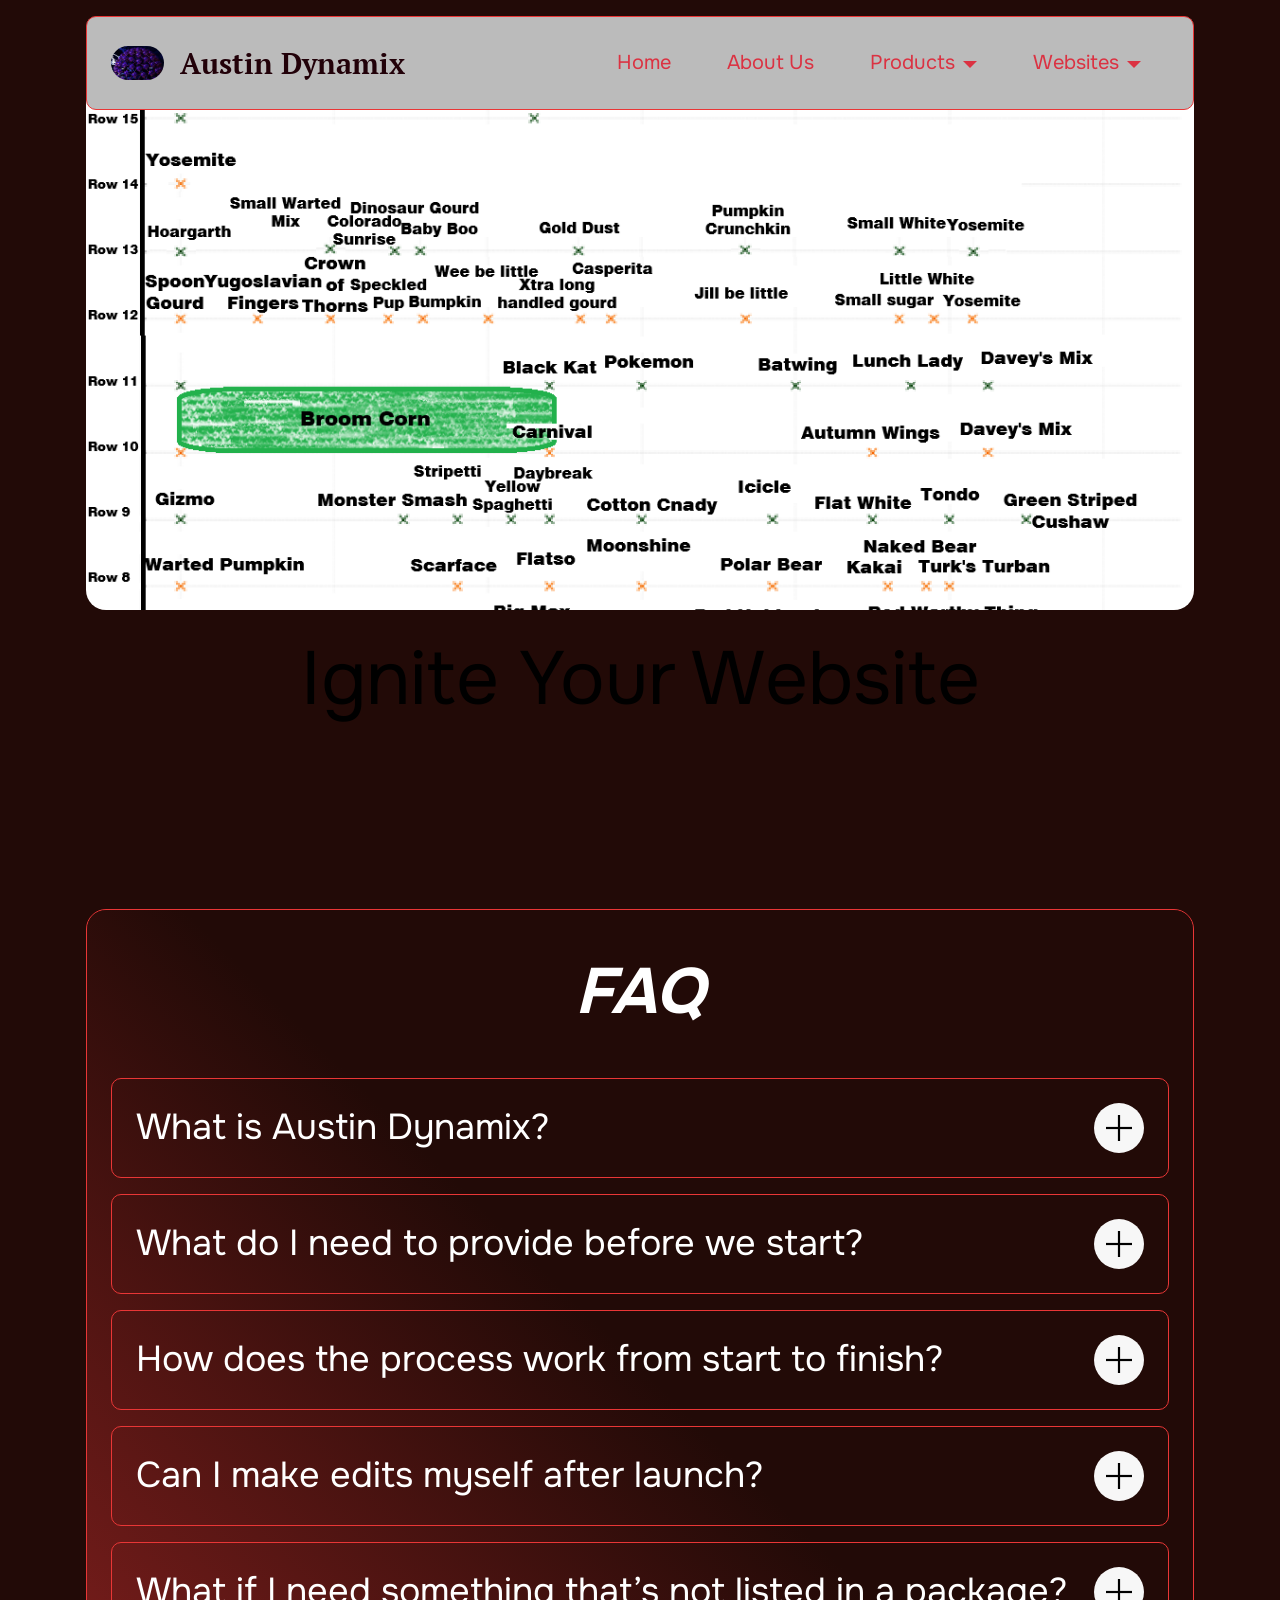
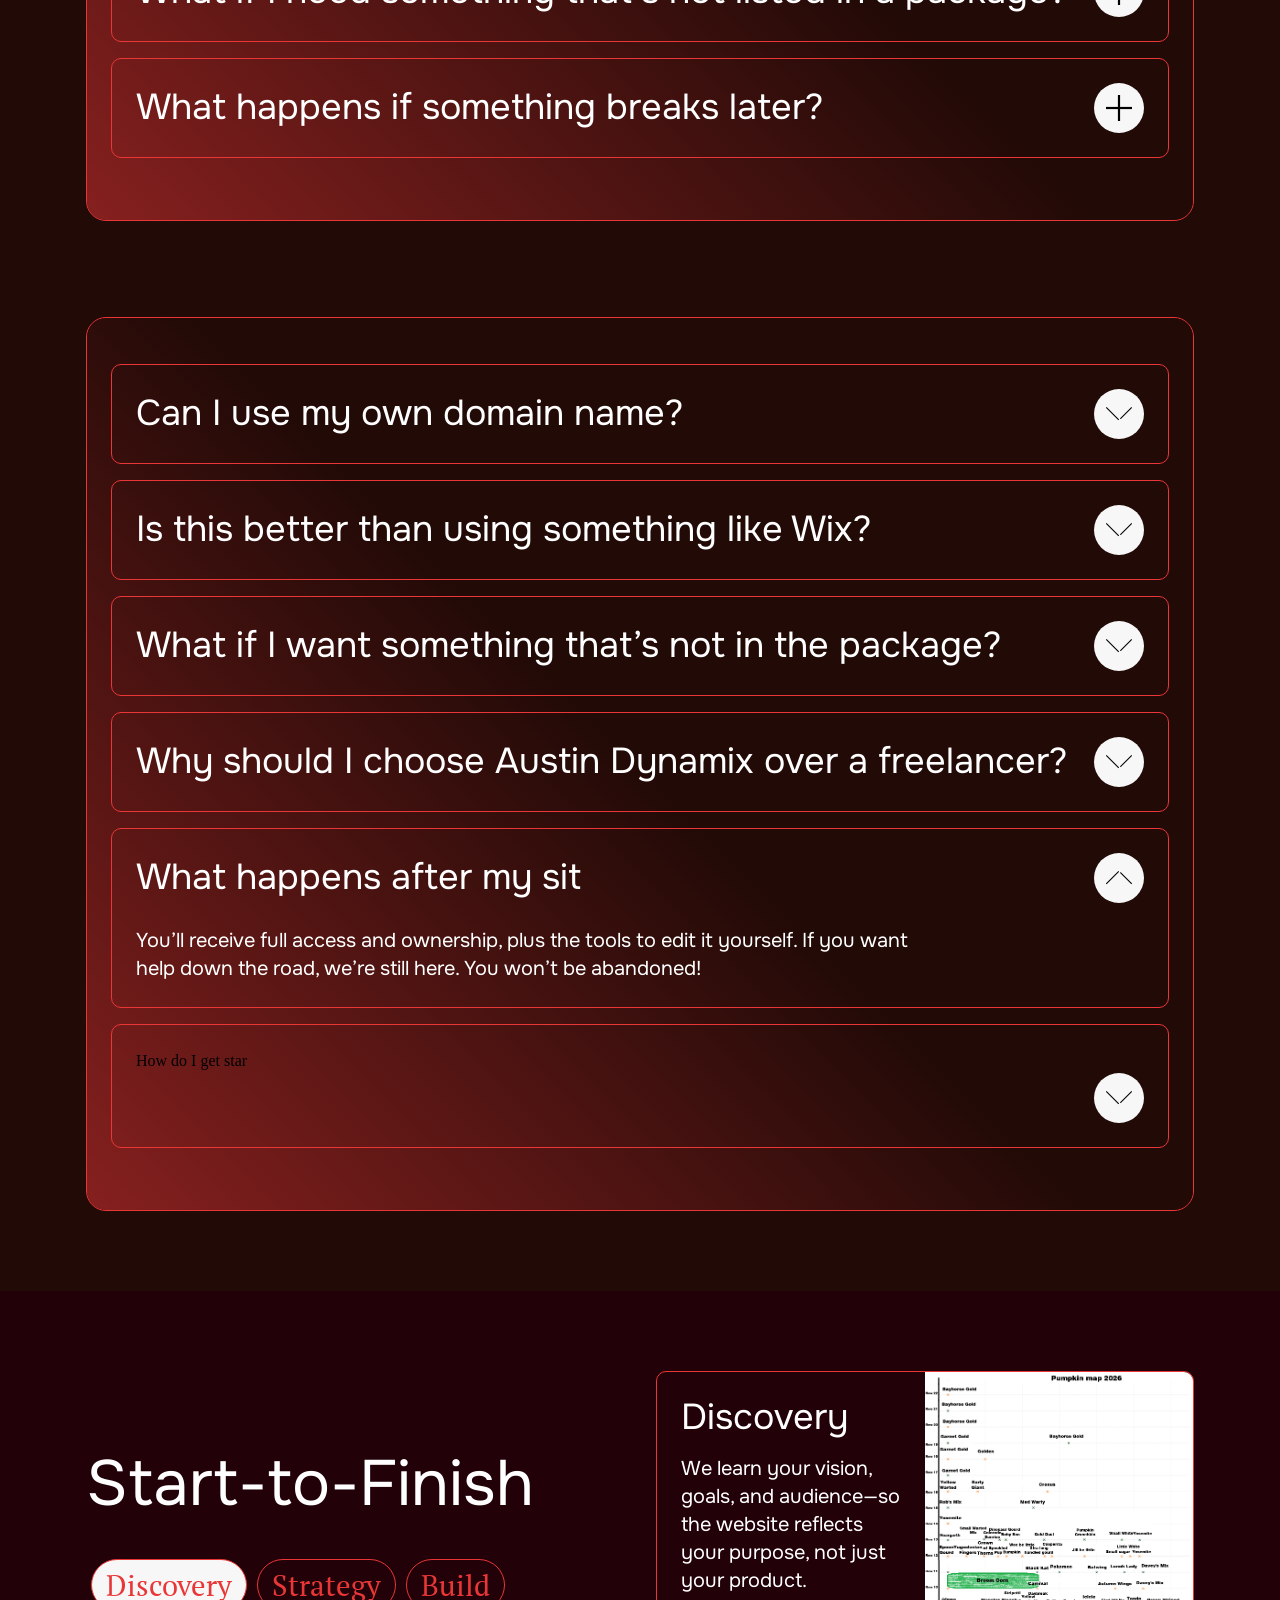
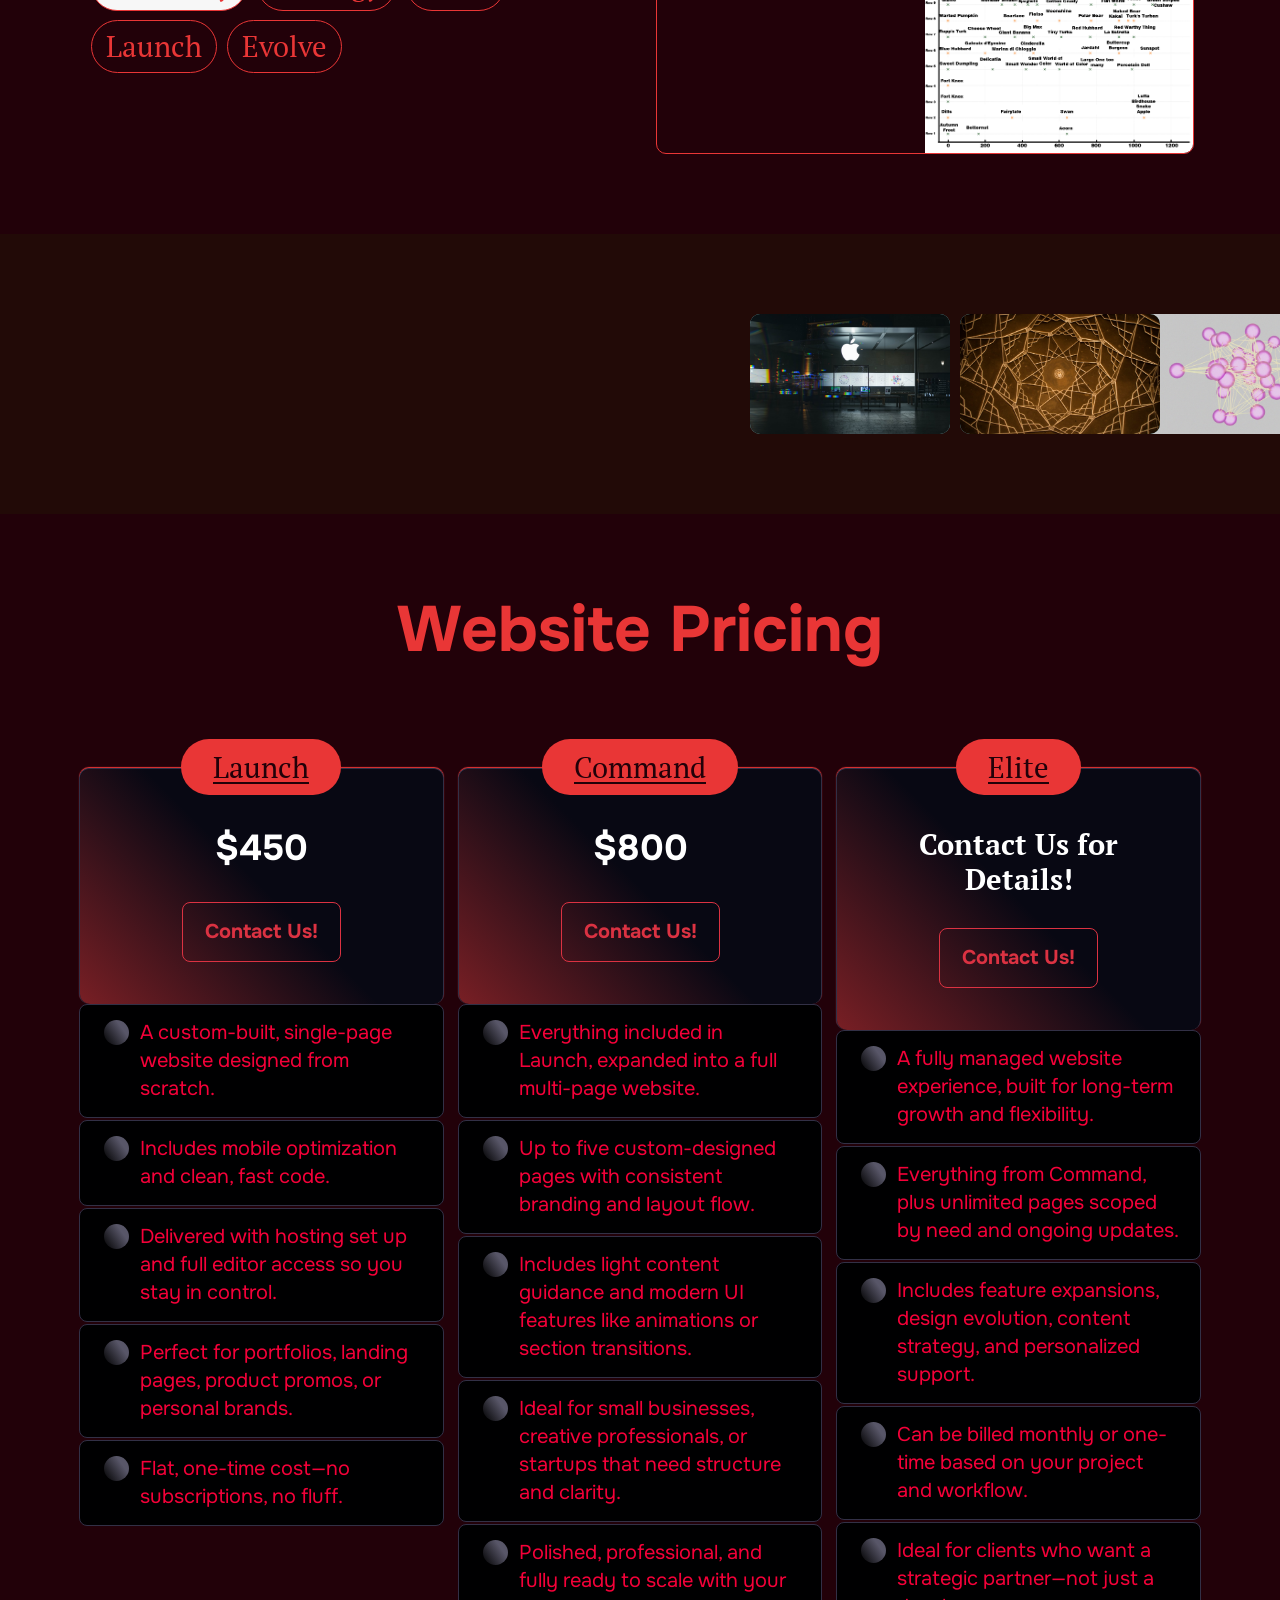
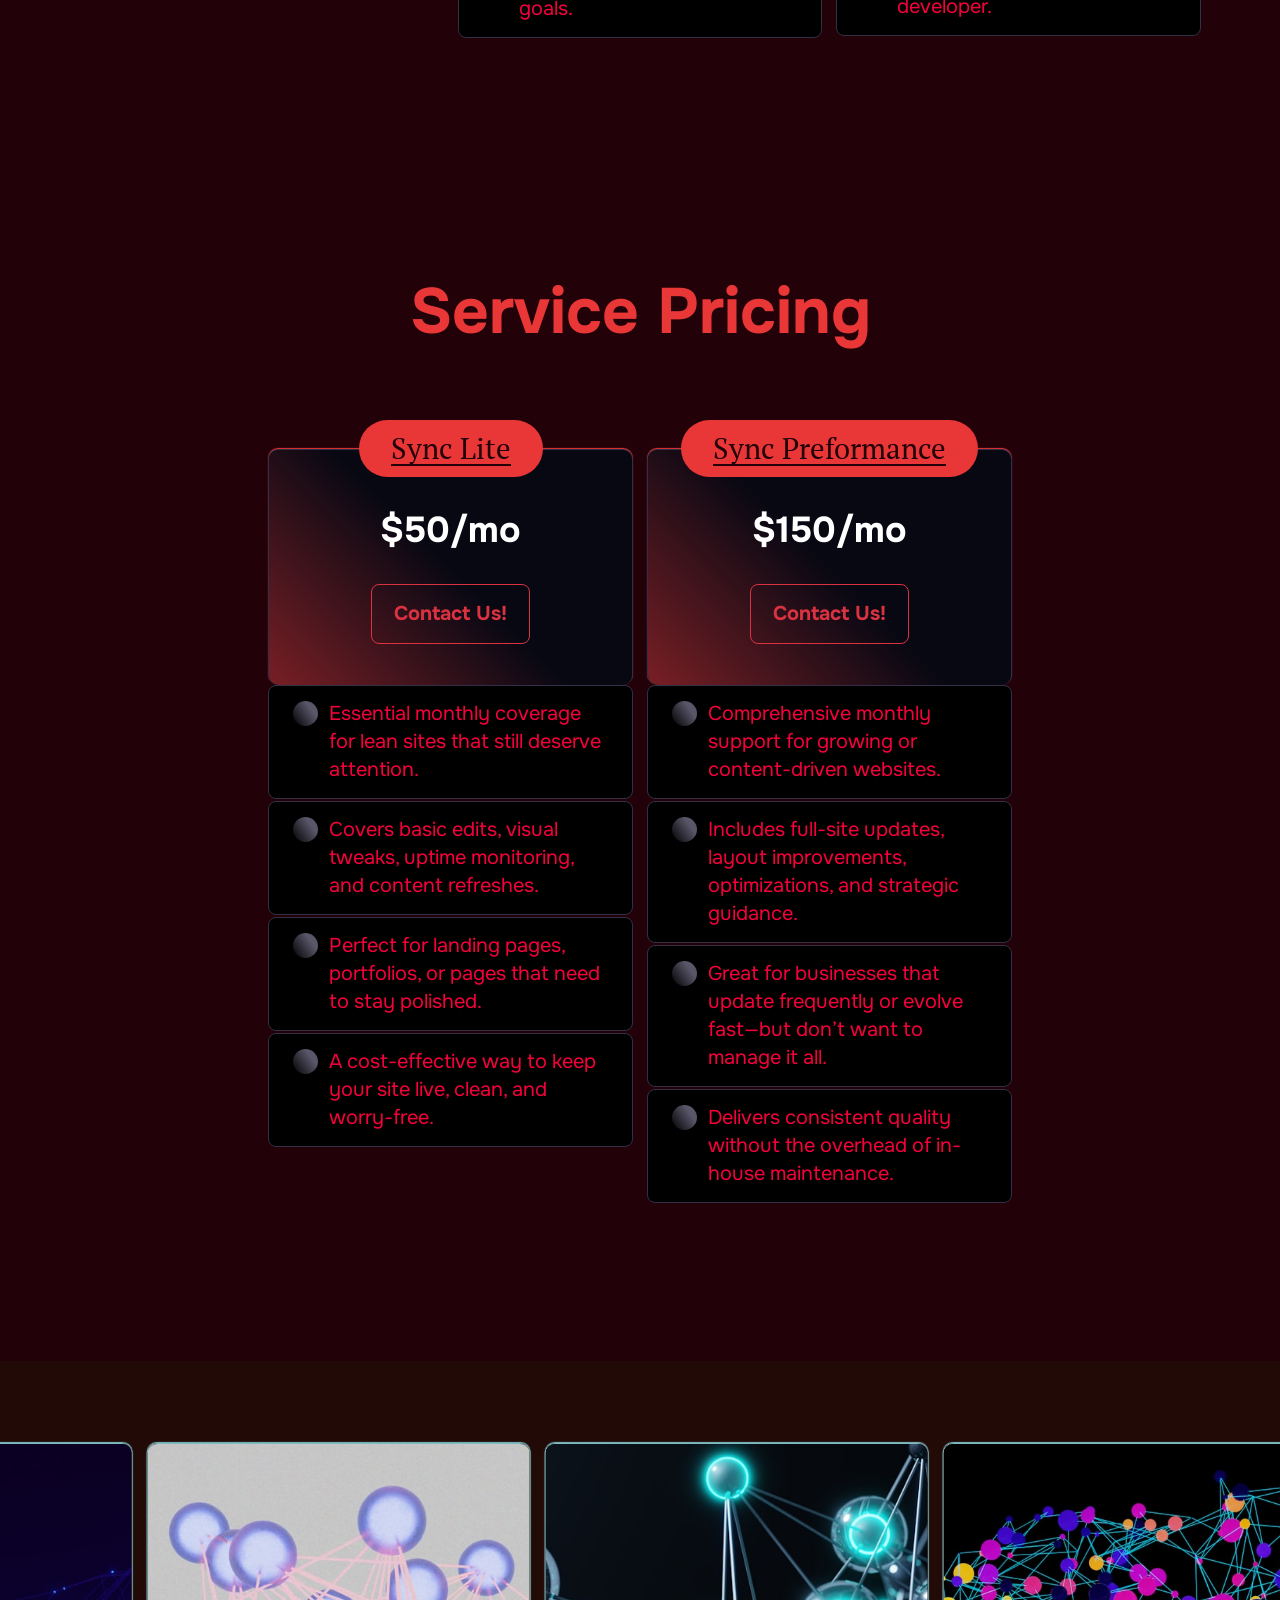
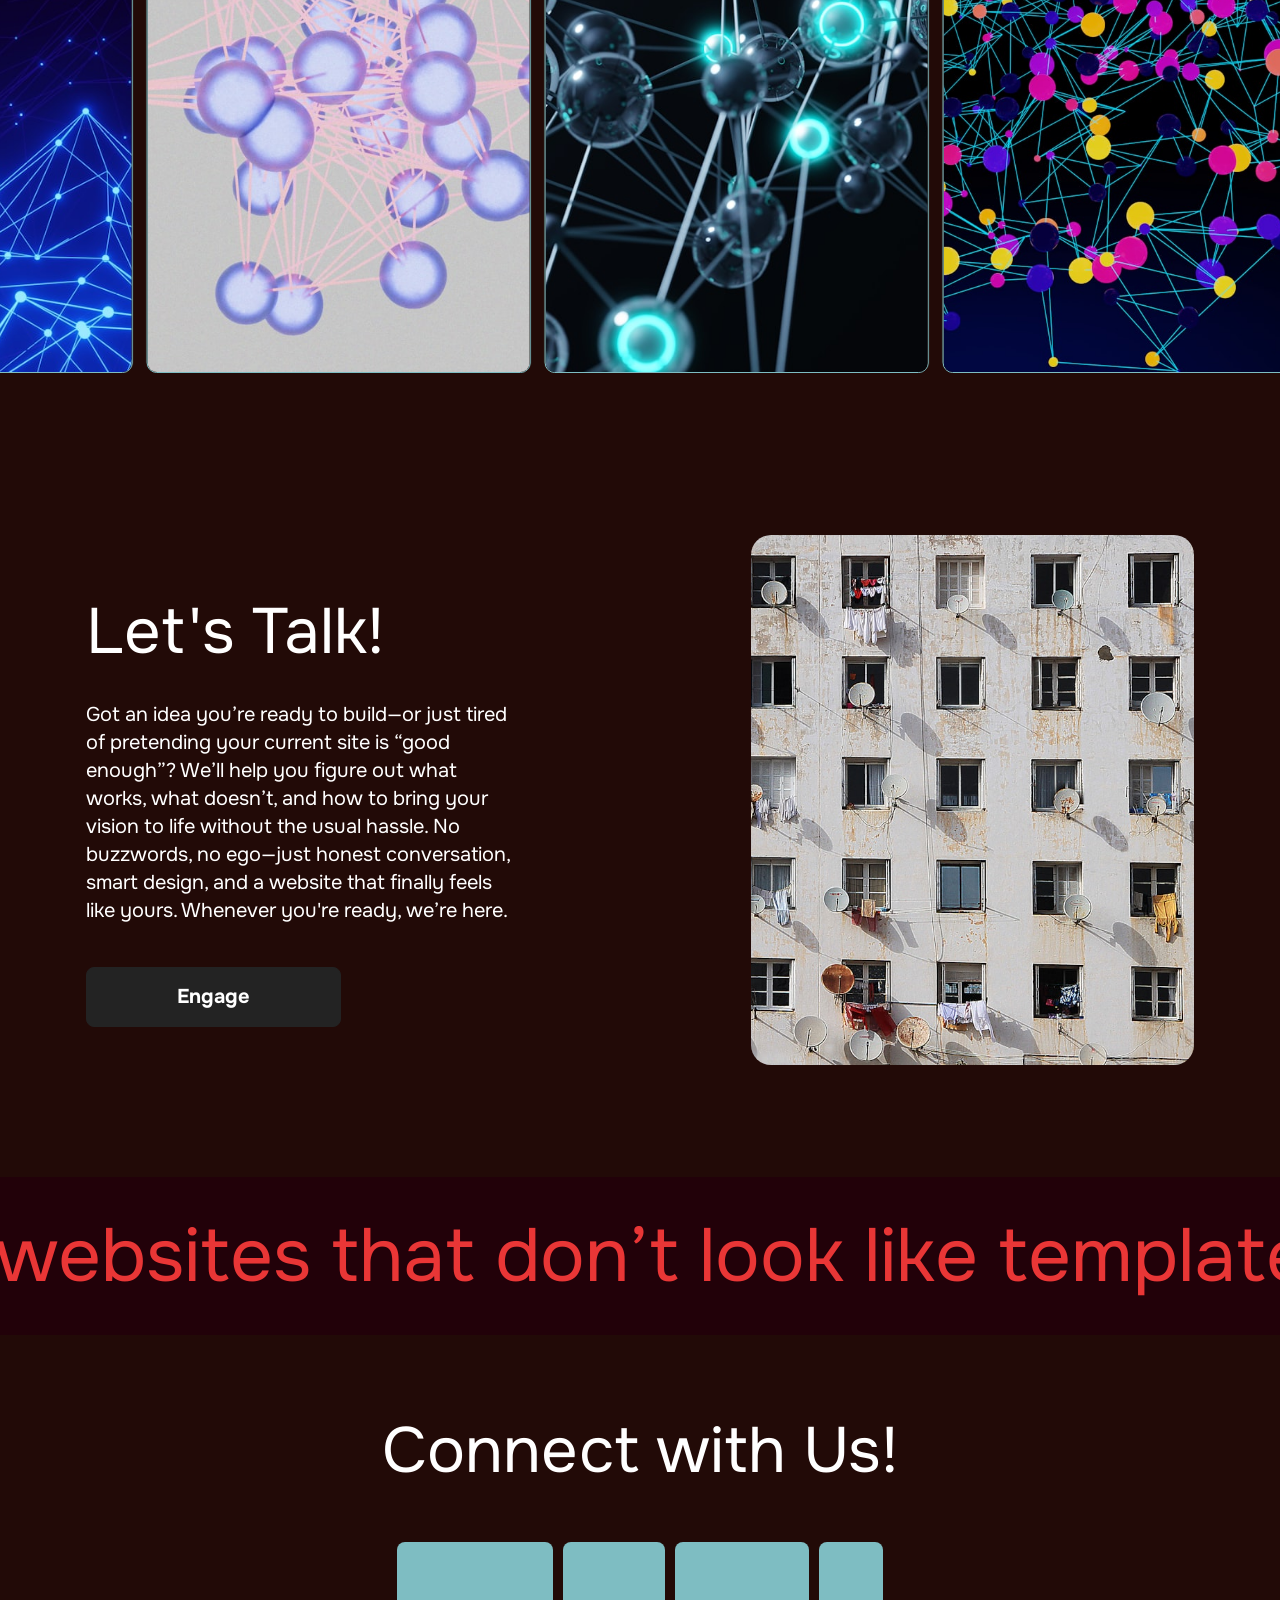
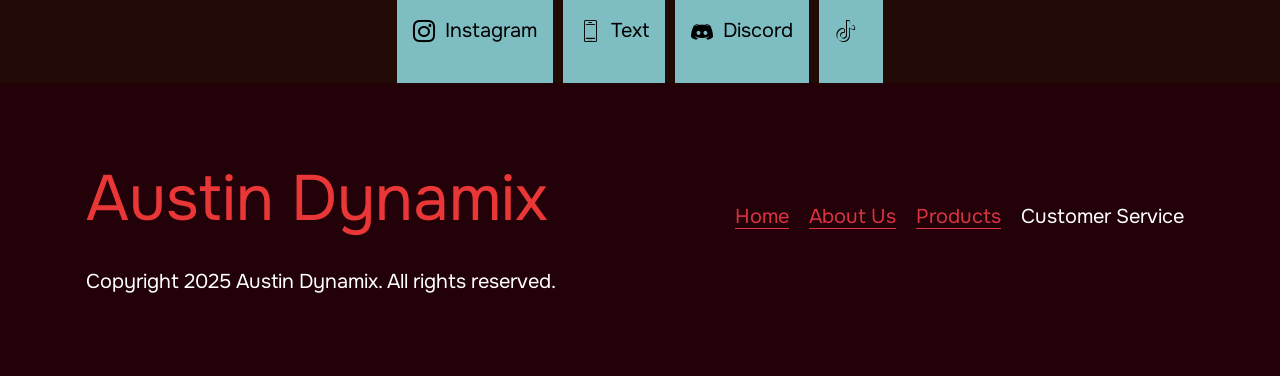
==== index.html @ 3c574161 "Commit from editor" ====
<html data-iframe-content="true" class="desktop mbr-site-loaded"><head>
        <style>
          html[data-iframe-content="true"], body[data-iframe-content="true"] {
            background: inherit !important;
            color: inherit !important;
            font-family: inherit !important;
            margin: inherit !important;
            padding: inherit !important;
            overflow: inherit !important;
            min-height: inherit !important;
          }
        </style>
      
        <style>
          html[data-iframe-content="true"], body[data-iframe-content="true"] {
            background: inherit !important;
            color: inherit !important;
            font-family: inherit !important;
            margin: inherit !important;
            padding: inherit !important;
            overflow: inherit !important;
            min-height: inherit !important;
          }
        </style>
      
        <style>
          html[data-iframe-content="true"], body[data-iframe-content="true"] {
            background: inherit !important;
            color: inherit !important;
            font-family: inherit !important;
            margin: inherit !important;
            padding: inherit !important;
            overflow: inherit !important;
            min-height: inherit !important;
          }
        </style>
      
        <style>
          html[data-iframe-content="true"], body[data-iframe-content="true"] {
            background: inherit !important;
            color: inherit !important;
            font-family: inherit !important;
            margin: inherit !important;
            padding: inherit !important;
            overflow: inherit !important;
            min-height: inherit !important;
          }
        </style>
      
        <style>
          html[data-iframe-content="true"], body[data-iframe-content="true"] {
            background: inherit !important;
            color: inherit !important;
            font-family: inherit !important;
            margin: inherit !important;
            padding: inherit !important;
            overflow: inherit !important;
            min-height: inherit !important;
          }
        </style>
      
        <style>
          html[data-iframe-content="true"], body[data-iframe-content="true"] {
            background: inherit !important;
            color: inherit !important;
            font-family: inherit !important;
            margin: inherit !important;
            padding: inherit !important;
            overflow: inherit !important;
            min-height: inherit !important;
          }
        </style>
      
        <style>
          html[data-iframe-content="true"], body[data-iframe-content="true"] {
            background: inherit !important;
            color: inherit !important;
            font-family: inherit !important;
            margin: inherit !important;
            padding: inherit !important;
            overflow: inherit !important;
            min-height: inherit !important;
          }
        </style>
      
        <style>
          html[data-iframe-content="true"], body[data-iframe-content="true"] {
            background: inherit !important;
            color: inherit !important;
            font-family: inherit !important;
            margin: inherit !important;
            padding: inherit !important;
            overflow: inherit !important;
            min-height: inherit !important;
          }
        </style>
      
        <style>
          html[data-iframe-content="true"], body[data-iframe-content="true"] {
            background: inherit !important;
            color: inherit !important;
            font-family: inherit !important;
            margin: inherit !important;
            padding: inherit !important;
            overflow: inherit !important;
            min-height: inherit !important;
          }
        </style>
      
        <style>
          html[data-iframe-content="true"], body[data-iframe-content="true"] {
            background: inherit !important;
            color: inherit !important;
            font-family: inherit !important;
            margin: inherit !important;
            padding: inherit !important;
            overflow: inherit !important;
            min-height: inherit !important;
          }
        </style>
      
        <style>
          html[data-iframe-content="true"], body[data-iframe-content="true"] {
            background: inherit !important;
            color: inherit !important;
            font-family: inherit !important;
            margin: inherit !important;
            padding: inherit !important;
            overflow: inherit !important;
            min-height: inherit !important;
          }
        </style>
      
        <style>
          html[data-iframe-content="true"], body[data-iframe-content="true"] {
            background: inherit !important;
            color: inherit !important;
            font-family: inherit !important;
            margin: inherit !important;
            padding: inherit !important;
            overflow: inherit !important;
            min-height: inherit !important;
          }
        </style>
      
        <style>
          html[data-iframe-content="true"], body[data-iframe-content="true"] {
            background: inherit !important;
            color: inherit !important;
            font-family: inherit !important;
            margin: inherit !important;
            padding: inherit !important;
            overflow: inherit !important;
            min-height: inherit !important;
          }
        </style>
      
        <style>
          html[data-iframe-content="true"], body[data-iframe-content="true"] {
            background: inherit !important;
            color: inherit !important;
            font-family: inherit !important;
            margin: inherit !important;
            padding: inherit !important;
            overflow: inherit !important;
            min-height: inherit !important;
          }
        </style>
      
        <style>
          html[data-iframe-content="true"], body[data-iframe-content="true"] {
            background: inherit !important;
            color: inherit !important;
            font-family: inherit !important;
            margin: inherit !important;
            padding: inherit !important;
            overflow: inherit !important;
            min-height: inherit !important;
          }
        </style>
      
  
  <meta charset="UTF-8">
  <meta http-equiv="X-UA-Compatible" content="IE=edge">
  
  <meta name="viewport" content="width=device-width, initial-scale=1, minimum-scale=1">
  <link rel="shortcut icon" href="assets/images/background1.jpg" type="image/x-icon">
  <meta name="description" content="">
  
  
  <title>Austin Dynamix</title>
  <link rel="stylesheet" href="assets/web/assets/mobirise-icons2/mobirise2.css">
  <link rel="stylesheet" href="assets/web/assets/mobirise-icons/mobirise-icons.css">
  <link rel="stylesheet" href="assets/bootstrap/css/bootstrap.min.css">
  <link rel="stylesheet" href="assets/bootstrap/css/bootstrap-grid.min.css">
  <link rel="stylesheet" href="assets/bootstrap/css/bootstrap-reboot.min.css">
  <link rel="stylesheet" href="assets/dropdown/css/style.css">
  <link rel="stylesheet" href="assets/socicon/css/styles.css">
  <link rel="stylesheet" href="assets/theme/css/style.css">
  <link rel="stylesheet" href="https://fonts.googleapis.com/css2?family=Onest:wght@400;700&amp;display=swap&amp;display=swap" as="style" onload="this.onload=null;this.rel='stylesheet'">
  <noscript>&amp;amp;amp;amp;amp;amp;amp;amp;amp;amp;amp;amp;amp;amp;lt;link rel="stylesheet" href="https://fonts.googleapis.com/css2?family=Onest:wght@400;700&amp;amp;amp;amp;amp;amp;amp;amp;amp;amp;amp;amp;amp;amp;amp;display=swap&amp;amp;amp;amp;amp;amp;amp;amp;amp;amp;amp;amp;amp;amp;amp;display=swap"&amp;amp;amp;amp;amp;amp;amp;amp;amp;amp;amp;amp;amp;amp;gt;</noscript>
  <link rel="stylesheet" href="https://fonts.googleapis.com/css?family=PT+Serif:400,400i,700,700i&amp;display=swap" as="style" onload="this.onload=null;this.rel='stylesheet'">
  <noscript>&amp;amp;amp;amp;amp;amp;amp;amp;amp;amp;amp;amp;amp;amp;lt;link rel="stylesheet" href="https://fonts.googleapis.com/css?family=PT+Serif:400,400i,700,700i&amp;amp;amp;amp;amp;amp;amp;amp;amp;amp;amp;amp;amp;amp;amp;display=swap"&amp;amp;amp;amp;amp;amp;amp;amp;amp;amp;amp;amp;amp;amp;gt;</noscript>
  <link rel="preload" as="style" href="assets/mobirise/css/mbr-additional.css?v=OehXjs"><link rel="stylesheet" href="assets/mobirise/css/mbr-additional.css?v=OehXjs" type="text/css">

  
  
  
<style data-editor="yes">
    .dormant {
      display: none !important;
      visibility: hidden !important;
      opacity: 0 !important;
      pointer-events: none !important;
      height: 0 !important;
      width: 0 !important;
      overflow: hidden !important;
    }
    .dormant-revealed {
      opacity: 0.3 !important;
      pointer-events: auto !important;
      outline: 2px dotted #e67e22 !important;
      background: #fffbe6 !important;
      color: #e67e22 !important;
      cursor: pointer !important;
    }
    .editable-form-embed {
      width: 100% !important;
      height: 500px;
      display: block;
      border: none;
      margin: 0;
      padding: 0;
      box-sizing: border-box;
    }
    .iframe-wrapper {
      position: relative;
      display: inline-block;
      overflow: hidden;
    }
    .iframe-overlay {
      position: absolute;
      top: 0; left: 0;
      width: 100%; height: 100%;
      background: transparent;
      z-index: 1000;
      cursor: pointer;
    }</style></head>
<body data-iframe-content="true" data-new-gr-c-s-check-loaded="8.932.0" data-gr-ext-installed="">
  
  <section data-bs-version="5.1" class="menu menu01 tradem5 cid-uSG4uDA5SI" once="menu" id="menu-1-uSG4uDA5SI">
    

    <div class="container">
        <nav class="navbar navbar-dropdown navbar-expand-lg">
            <div class="menu-container">
                <div class="navbar-brand">
				<span class="navbar-logo">
					<a href="#">
						<img src="assets/images/background1.jpg" alt="" style="height: 2.1rem;">
					</a>
				</span>
                    <span class="navbar-caption-wrap"><a class="navbar-caption text-primary display-7" href="index.html">Austin Dynamix</a></span>
                </div>
                <button class="navbar-toggler" type="button" data-toggle="collapse" data-bs-toggle="collapse" data-target="#navbarSupportedContent" data-bs-target="#navbarSupportedContent" aria-controls="navbarNavAltMarkup" aria-expanded="false" aria-label="Toggle navigation">
                    <div class="hamburger">
                        <span></span>
                        <span></span>
                        <span></span>
                        <span></span>
                    </div>
                </button>
                <div class="collapse navbar-collapse" id="navbarSupportedContent">
                    <ul class="navbar-nav nav-dropdown nav-right" data-app-modern-menu="true"><li class="nav-item">
                            <a class="nav-link link text-danger display-4" href="index.html">Home</a>
                        </li>
                        <li class="nav-item">
                            <a class="nav-link link text-danger text-primary display-4" href="about.html" aria-expanded="false">About Us</a>
                        </li><li class="nav-item dropdown"><a class="nav-link link dropdown-toggle text-danger display-4" href="#" data-toggle="dropdown-submenu" data-bs-toggle="dropdown" data-bs-auto-close="outside" aria-expanded="false">Products</a><div class="dropdown-menu" aria-labelledby="dropdown-279" data-bs-popper="none"><div class="dropdown"><a class="dropdown-item dropdown-toggle text-danger display-4" href="#" data-toggle="dropdown-submenu" data-bs-toggle="dropdown" data-bs-auto-close="outside" aria-expanded="false">Websites</a><div class="dropdown-menu dropdown-submenu" aria-labelledby="dropdown-409" data-bs-popper="none"><a class="show dropdown-item text-danger text-primary display-4" href="launch.html">Launch</a><a class="show dropdown-item text-danger text-primary display-4" href="command.html">Command</a><a class="show dropdown-item text-danger text-primary display-4" href="elite.html">Elite</a></div></div><div class="dropdown"><a class="dropdown-item dropdown-toggle text-danger display-4" href="#" data-toggle="dropdown-submenu" data-bs-toggle="dropdown" data-bs-auto-close="outside" aria-expanded="false">Service</a><div class="dropdown-menu dropdown-submenu" aria-labelledby="dropdown-258"><a class="show dropdown-item text-danger text-primary display-4" href="sync-lite.html">Sync Lite</a><a class="show dropdown-item text-danger text-primary display-4" href="sync-performance.html">Sync Prefomance</a></div></div></div></li>
                        <li class="nav-item dropdown">
                            <a class="nav-link link dropdown-toggle text-danger display-4" href="#" data-toggle="dropdown-submenu" data-bs-toggle="dropdown" data-bs-auto-close="outside" aria-expanded="true">Websites</a><div class="dropdown-menu" aria-labelledby="dropdown-887"><a class="dropdown-item text-danger display-4" href="#">Lawncare</a><a class="dropdown-item text-danger display-4" href="#">Fast Food</a></div>
                        </li>
                        <li class="nav-item dropdown">
                            <a class="nav-link link dropdown-toggle text-danger display-4 dormant" data-toggle="dropdown-submenu" data-bs-toggle="dropdown" data-bs-auto-close="outside" aria-expanded="false" data-original-href="#" data-original-text="Contact" href="#">Contact</a><div class="dropdown-menu" aria-labelledby="dropdown-238"><a class="dropdown-item text-danger display-4" href="#">Current Customers</a><a class="dropdown-item text-danger display-4" href="#">New Customers</a></div>
                        </li></ul>
                    
                    
                </div>
            </div>
        </nav>
    </div>
</section>

<section data-bs-version="5.1" class="header02 tradem5 cid-uSG4uE4gRA" id="hero-2-uSG4uE4gRA">
    

    
    

    <div class="container">
        <div class="row items-wrap">
            <div class="col-12 card">
                <div class="content-wrapper">
                    <div class="image-wrapper">
                        <img src="https://will292929.github.io/test6/images/img_1754367801664_pumpkins.png" alt="Austin Dynamix" data-image-file="images/img_1754367801664_pumpkins.png">
                    </div>
                    <h2 class="mbr-section-title mbr-fonts-style display-1">Ignite Your Website</h2>
                    <div class="text-wrapper">
                        
                    </div>
                    
                </div>
            </div>
        </div>
    </div>
</section>

<section data-bs-version="5.1" class="list01 tradem5 cid-uSG4uEzuJt" id="faq-1-uSG4uEzuJt">
    

    
    

    <div class="container">
        <div class="row">
            <div class="col-12">
                <div class="content-wrapper">
                    <h2 class="mbr-section-title mbr-fonts-style display-2"><em><strong>FAQ</strong></em></h2>
                    <div id="bootstrap-accordion_7" class="panel-group accordionStyles accordion" role="tablist" aria-multiselectable="true">
                        <div class="card">
                            <div class="card-header" role="tab" id="headingOne">
                                <a role="button" class="panel-title collapsed" data-toggle="collapse" data-bs-toggle="collapse" data-core="" href="#collapse1_7" aria-expanded="false" aria-controls="collapse1">
                                    <h4 class="panel-title-edit mbr-fonts-style display-5">What is Austin Dynamix?</h4>
                                    <div class="icon-wrapper">
                                        <span class="sign mbr-iconfont mobi-mbri-plus mobi-mbri"></span>
                                    </div>
                                </a>
                            </div>
                            <div id="collapse1_7" class="panel-collapse noScroll collapse" role="tabpanel" aria-labelledby="headingOne" data-parent="#accordion" data-bs-parent="#bootstrap-accordion_7">
                                <div class="panel-body">
                                    <p class="panel-text mbr-fonts-style display-4">Austin Dynamix is a small, hands-on web team focused on helping people build websites that actually work for them. We keep things simple, personal, and direct: no salespeople, no tech overwhelm—just smart design, clean builds, and real support from the same people who build your site.</p>
                                </div>
                            </div>
                        </div>
                        <div class="card">
                            <div class="card-header" role="tab" id="headingTwo">
                                <a role="button" class="panel-title collapsed" data-toggle="collapse" data-bs-toggle="collapse" data-core="" href="#collapse2_7" aria-expanded="false" aria-controls="collapse2">
                                    <h4 class="panel-title-edit mbr-fonts-style display-5">What do I need to provide before we start?</h4>
                                    <div class="icon-wrapper">
                                        <span class="sign mbr-iconfont mobi-mbri-plus mobi-mbri"></span>
                                    </div>
                                </a>
                            </div>
                            <div id="collapse2_7" class="panel-collapse noScroll collapse" role="tabpanel" aria-labelledby="headingTwo" data-parent="#accordion" data-bs-parent="#bootstrap-accordion_7">
                                <div class="panel-body">
                                    <p class="panel-text mbr-fonts-style display-4">Usually just your content (text, images, and logo if you have one). If you’re not sure, we’ll walk you through it step by step.</p>
                                </div>
                            </div>
                        </div>
                        <div class="card">
                            <div class="card-header" role="tab" id="headingThree">
                                <a role="button" class="panel-title collapsed" data-toggle="collapse" data-bs-toggle="collapse" data-core="" href="#collapse3_7" aria-expanded="false" aria-controls="collapse3">
                                    <h4 class="panel-title-edit mbr-fonts-style display-5">How does the process work from start to finish?</h4>
                                    <div class="icon-wrapper">
                                        <span class="sign mbr-iconfont mobi-mbri-plus mobi-mbri"></span>
                                    </div>
                                </a>
                            </div>
                            <div id="collapse3_7" class="panel-collapse noScroll collapse" role="tabpanel" aria-labelledby="headingThree" data-parent="#accordion" data-bs-parent="#bootstrap-accordion_7">
                                <div class="panel-body">
                                    <p class="panel-text mbr-fonts-style display-4">We start with a conversation about your goals, content, and visual style. From there, we build, review, revise if needed, and launch when you're ready.</p>
                                </div>
                            </div>
                        </div>
                        <div class="card">
                            <div class="card-header" role="tab" id="headingFour">
                                <a role="button" class="panel-title collapsed" data-toggle="collapse" data-bs-toggle="collapse" data-core="" href="#collapse4_7" aria-expanded="false" aria-controls="collapse4">
                                    <h4 class="panel-title-edit mbr-fonts-style display-5">Can I make edits myself after launch?</h4>
                                    <div class="icon-wrapper">
                                        <span class="sign mbr-iconfont mobi-mbri-plus mobi-mbri"></span>
                                    </div>
                                </a>
                            </div>
                            <div id="collapse4_7" class="panel-collapse noScroll collapse" role="tabpanel" aria-labelledby="headingFour" data-parent="#accordion" data-bs-parent="#bootstrap-accordion_7">
                                <div class="panel-body">
                                    <p class="panel-text mbr-fonts-style display-4">Yes. Every site is delivered with editor access, so you can update content, images, and links without touching code. Or, if you prefer, you can stay on a Sync plan and we’ll handle it for you.</p>
                                </div>
                            </div>
                        </div>
                        <div class="card">
                            <div class="card-header" role="tab" id="headingFive">
                                <a role="button" class="panel-title collapsed" data-toggle="collapse" data-bs-toggle="collapse" data-core="" href="#collapse5_7" aria-expanded="false" aria-controls="collapse5">
                                    <h4 class="panel-title-edit mbr-fonts-style display-5">What if I need something that’s not listed in a package?</h4>
                                    <div class="icon-wrapper">
                                        <span class="sign mbr-iconfont mobi-mbri-plus mobi-mbri"></span>
                                    </div>
                                </a>
                            </div>
                            <div id="collapse5_7" class="panel-collapse noScroll collapse" role="tabpanel" aria-labelledby="headingFive" data-parent="#accordion" data-bs-parent="#bootstrap-accordion_7">
                                <div class="panel-body">
                                    <p class="panel-text mbr-fonts-style display-4">No problem. We can customize any package or quote a one-off solution depending on what you need—just reach out.</p>
                                </div>
                            </div>
                        </div>
                        <div class="card">
                            <div class="card-header" role="tab" id="headingSix">
                                <a role="button" class="panel-title collapsed" data-toggle="collapse" data-bs-toggle="collapse" data-core="" href="#collapse6_7" aria-expanded="false" aria-controls="collapse6">
                                    <h4 class="panel-title-edit mbr-fonts-style display-5">What happens if something breaks later?</h4>
                                    <div class="icon-wrapper">
                                        <span class="sign mbr-iconfont mobi-mbri-plus mobi-mbri"></span>
                                    </div>
                                </a>
                            </div>
                            <div id="collapse6_7" class="panel-collapse noScroll collapse" role="tabpanel" aria-labelledby="headingSix" data-parent="#accordion" data-bs-parent="#bootstrap-accordion_7">
                                <div class="panel-body">
                                    <p class="panel-text mbr-fonts-style display-4">If it’s something we built and it breaks, we’ll fix it—no charge. If the issue is outside our scope, we’ll still take a look and offer a clear solution at a fair, agreed-upon rate.</p>
                                </div>
                            </div>
                        </div>
                    </div>
                </div>
            </div>
        </div>
    </div>
</section>

<section data-bs-version="5.1" class="list01 tradem5 cid-uSJubHg4ZI" id="list01-b">
    

    
    

    <div class="container">
        <div class="row">
            <div class="col-12">
                <div class="content-wrapper">
                    
                    <div id="bootstrap-accordion_8" class="panel-group accordionStyles accordion" role="tablist" aria-multiselectable="true">
                        <div class="card">
                            <div class="card-header" role="tab" id="headingOne">
                                <a role="button" class="panel-title collapsed" data-toggle="collapse" data-bs-toggle="collapse" data-core="" href="#collapse1_8" aria-expanded="false" aria-controls="collapse1">
                                    <h4 class="panel-title-edit mbr-fonts-style display-5">Can I use my own domain name?</h4>
                                    <div class="icon-wrapper">
                                        <span class="sign mbr-iconfont mobi-mbri-plus mobi-mbri mbri-arrow-down"></span>
                                    </div>
                                </a>
                            </div>
                            <div id="collapse1_8" class="panel-collapse noScroll collapse" role="tabpanel" aria-labelledby="headingOne" data-parent="#accordion" data-bs-parent="#bootstrap-accordion_8">
                                <div class="panel-body">
                                    <p class="panel-text mbr-fonts-style display-4">Yes! If you already have a domain, we’ll connect it for you. If you don’t, we’ll take care of the process of registering one for you. Just note that domain providers (like GoDaddy, Namecheap, etc.) charge a separate annual fee—outside of our control—but we’ll make sure to set it up correctly for you.</p>
                                </div>
                            </div>
                        </div>
                        <div class="card">
                            <div class="card-header" role="tab" id="headingTwo">
                                <a role="button" class="panel-title collapsed" data-toggle="collapse" data-bs-toggle="collapse" data-core="" href="#collapse2_8" aria-expanded="false" aria-controls="collapse2">
                                    <h4 class="panel-title-edit mbr-fonts-style display-5">Is this better than using something like Wix?</h4>
                                    <div class="icon-wrapper">
                                        <span class="sign mbr-iconfont mobi-mbri-plus mobi-mbri mbri-arrow-down"></span>
                                    </div>
                                </a>
                            </div>
                            <div id="collapse2_8" class="panel-collapse noScroll collapse" role="tabpanel" aria-labelledby="headingTwo" data-parent="#accordion" data-bs-parent="#bootstrap-accordion_8">
                                <div class="panel-body">
                                    <p class="panel-text mbr-fonts-style display-4">If you're looking for a quick template, those platforms work. But if you want a site that's custom, clean, fast, and fully yours—with real support behind it—you’ll get a lot more value here. No hidden platform fees, no design limitations, and no dealing with generic templates. Plus, we'll be here with you every step of the way!</p>
                                </div>
                            </div>
                        </div>
                        <div class="card">
                            <div class="card-header" role="tab" id="headingThree">
                                <a role="button" class="panel-title collapsed" data-toggle="collapse" data-bs-toggle="collapse" data-core="" href="#collapse3_8" aria-expanded="false" aria-controls="collapse3">
                                    <h4 class="panel-title-edit mbr-fonts-style display-5">What if I want something that’s not in the package?</h4>
                                    <div class="icon-wrapper">
                                        <span class="sign mbr-iconfont mobi-mbri-plus mobi-mbri mbri-arrow-down"></span>
                                    </div>
                                </a>
                            </div>
                            <div id="collapse3_8" class="panel-collapse noScroll collapse" role="tabpanel" aria-labelledby="headingThree" data-parent="#accordion" data-bs-parent="#bootstrap-accordion_8">
                                <div class="panel-body">
                                    <p class="panel-text mbr-fonts-style display-4">No problem. We can quote custom features, extra pages, or advanced design as needed. Just ask, we're flexible!</p>
                                </div>
                            </div>
                        </div>
                        <div class="card">
                            <div class="card-header" role="tab" id="headingFour">
                                <a role="button" class="panel-title collapsed" data-toggle="collapse" data-bs-toggle="collapse" data-core="" href="#collapse4_8" aria-expanded="false" aria-controls="collapse4">
                                    <h4 class="panel-title-edit mbr-fonts-style display-5">Why should I choose Austin Dynamix over a freelancer?</h4>
                                    <div class="icon-wrapper">
                                        <span class="sign mbr-iconfont mobi-mbri-plus mobi-mbri mbri-arrow-down"></span>
                                    </div>
                                </a>
                            </div>
                            <div id="collapse4_8" class="panel-collapse noScroll collapse" role="tabpanel" aria-labelledby="headingFour" data-parent="#accordion" data-bs-parent="#bootstrap-accordion_8">
                                <div class="panel-body">
                                    <p class="panel-text mbr-fonts-style display-4">You get direct access to the people actually building your site. We're small, fast, personal, and focused on quality. At an affordable cost. That means your project gets more attention and better results.</p>
                                </div>
                            </div>
                        </div>
                        <div class="card">
                            <div class="card-header" role="tab" id="headingFive">
                                <a role="button" class="panel-title collapsed" data-toggle="collapse" data-bs-toggle="collapse" data-core="" href="#collapse5_8" aria-expanded="true" aria-controls="collapse5">
                                    <h4 class="panel-title-edit mbr-fonts-style display-5">What happens after my sit</h4>
                                    <div class="icon-wrapper">
                                        <span class="sign mbr-iconfont mobi-mbri-plus mobi-mbri mbri-arrow-up"></span>
                                    </div>
                                </a>
                            </div>
                            <div id="collapse5_8" class="panel-collapse noScroll collapse show" role="tabpanel" aria-labelledby="headingFive" data-parent="#accordion" data-bs-parent="#bootstrap-accordion_8" style="">
                                <div class="panel-body">
                                    <p class="panel-text mbr-fonts-style display-4">You’ll receive full access and ownership, plus the tools to edit it yourself. If you want help down the road, we’re still here. You won’t be abandoned!</p>
                                </div>
                            </div>
                        </div>
                        <div class="card">
                            <div class="card-header" role="tab" id="headingSix">How do I get star<a role="button" class="panel-title collapsed" data-toggle="collapse" data-bs-toggle="collapse" data-core="" href="#collapse6_8" aria-expanded="false" aria-controls="collapse6"><h4 class="panel-title-edit mbr-fonts-style display-5"></h4><div class="icon-wrapper"><span class="sign mbr-iconfont mobi-mbri-plus mobi-mbri mbri-arrow-down"></span></div></a></div>
                            <div id="collapse6_8" class="panel-collapse noScroll collapse" role="tabpanel" aria-labelledby="headingSix" data-parent="#accordion" data-bs-parent="#bootstrap-accordion_8" style="">
                                <div class="panel-body">
                                    <p class="panel-text mbr-fonts-style display-4">Simple—just reach out through the contact form. We’ll schedule a quick conversation to understand what you need, walk you through the options, and figure out the best fit. There’s no pressure, no jargon—just a real talk about what makes sense for your site. Once you're ready, we’ll guide you step by step.</p>
                                </div>
                            </div>
                        </div>
                    </div>
                </div>
            </div>
        </div>
    </div>
</section>

<section data-bs-version="5.1" class="tabs01 tabs tradem5 cid-uSG4uEKgMo" id="features-10-uSG4uEKgMo">
    

    
    

    <div class="container">
        <div class="row items-wrap">
            <div class="col-12 col-lg-6 card">
                <div class="content-wrapper">
                    <h2 class="mbr-section-title mbr-fonts-style display-2">Start-to-Finish</h2>
                    <div class="tabs-wrapper">
                        <ul class="nav nav-tabs" role="tablist">
                            <li class="nav-item first mbr-fonts-style"><a class="nav-link show mbr-fonts-style display-7" role="tab" data-toggle="tab" data-bs-toggle="tab" href="#features-10-uSG4uEKgMo_tab0" aria-selected="false">Discovery</a></li>
                            <li class="nav-item"><a class="nav-link mbr-fonts-style display-7" role="tab" data-toggle="tab" data-bs-toggle="tab" href="#features-10-uSG4uEKgMo_tab1" aria-selected="false">Strategy</a></li>
                            <li class="nav-item"><a class="nav-link mbr-fonts-style display-7 active" role="tab" data-toggle="tab" data-bs-toggle="tab" href="#features-10-uSG4uEKgMo_tab2" aria-selected="true">Build</a></li>
                            <li class="nav-item"><a class="nav-link mbr-fonts-style display-7" role="tab" data-toggle="tab" data-bs-toggle="tab" href="#features-10-uSG4uEKgMo_tab3" aria-selected="false">Launch</a></li>
                            <li class="nav-item"><a class="nav-link mbr-fonts-style display-7" role="tab" data-toggle="tab" data-bs-toggle="tab" href="#features-10-uSG4uEKgMo_tab4" aria-selected="true">Evolve</a></li>
                            
                        </ul>
                    </div>
                </div>
            </div>
            <div class="col-12 col-lg-6 card">
                <div class="tab-content">
                    <div id="features-10-uSG4uEKgMo_tab0" class="tab-pane in show" role="tabpanel">
                        <div class="item-content">
                            <div class="text-wrapper">
                                <h4 class="item-title mbr-fonts-style display-5">Discovery</h4>
                                <div class="text-wrap">
                                    <p class="item-text mbr-fonts-style display-4">We learn your vision, goals, and audience—so the website reflects your purpose, not just your product.</p>
                                </div>
                            </div>
                            <div class="image-wrap">
                                <img src="https://will292929.github.io/test6/images/img_1754368019089_pumpkins.png" alt="" data-image-file="images/img_1754368019089_pumpkins.png">
                            </div>
                        </div>
                    </div>
                    <div id="features-10-uSG4uEKgMo_tab1" class="tab-pane" role="tabpanel">
                        <div class="item-content ">
                            <div class="text-wrapper">
                                <h4 class="item-title mbr-fonts-style display-5">Strategy</h4>
                                <div class="text-wrap">
                                    <p class="item-text mbr-fonts-style display-4">We design the structure, content flow, and visual style to fit your brand and optimize user experience.</p>
                                </div>
                            </div>
                            <div class="image-wrap">
                                <img src="assets/images/photo-1678957949479-b1e876bee3f1.jpeg" alt="">
                            </div>
                        </div>
                    </div>
                    <div id="features-10-uSG4uEKgMo_tab2" class="tab-pane active" role="tabpanel">
                        <div class="item-content ">
                            <div class="text-wrapper">
                                <h4 class="item-title mbr-fonts-style display-5">Build</h4>
                                <div class="text-wrap">
                                    <p class="item-text mbr-fonts-style display-4">Your site is constructed with clean, scalable code and precision design—fast, functional, and future-ready.</p>
                                </div>
                            </div>
                            <div class="image-wrap">
                                <div style="margin: 20px 0px; text-align: center;"><iframe src="https://docs.google.com/forms/d/e/1FAIpQLSebx5Cozwlh2lOhnttSBEOuH8IRihwQE7_ucNrhu00yuEH6Sw/viewform?usp=header&amp;%3Bembedded=true&amp;embedded=true" width="100%" height="500px" frameborder="0" marginheight="0" marginwidth="0" style="width: 100%; height: 499px; border: medium; display: block; margin: 0px auto; box-sizing: border-box; max-width: 100%;">Loading…</iframe>Loading…Loading…Loading…</div>
                            </div>
                        </div>
                    </div>
                    <div id="features-10-uSG4uEKgMo_tab3" class="tab-pane" role="tabpanel">
                        <div class="item-content ">
                            <div class="text-wrapper">
                                <h4 class="item-title mbr-fonts-style display-5">Launch</h4>
                                <div class="text-wrap">
                                    <p class="item-text mbr-fonts-style display-4">After testing and approvals, we push it live—secure, responsive, and optimized across all devices.</p>
                                </div>
                            </div>
                            <div class="image-wrap">
                                
                            </div><div style="margin: 20px 0px; text-align: center;"><iframe src="https://docs.google.com/forms/d/e/1FAIpQLSebx5Cozwlh2lOhnttSBEOuH8IRihwQE7_ucNrhu00yuEH6Sw/viewform?embedded=true%3Fusp%3Dheader" style="width: 200%; height: 500px; border: medium; display: block; margin: 0px auto; box-sizing: border-box; max-width: 100%;"></iframe></div>
                        </div>
                    </div>
                    <div id="features-10-uSG4uEKgMo_tab4" class="tab-pane" role="tabpanel">
                        <div class="item-content ">
                            <div class="text-wrapper">
                                <h4 class="item-title mbr-fonts-style display-5">Evolve</h4>
                                <div class="text-wrap">
                                    <p class="item-text mbr-fonts-style display-4">We stay available for updates, new features, and support as your business grows and adapts.</p>
                                </div>
                            </div>
                            <div class="image-wrap">
                                <img src="assets/images/photo-1603121144201-1b7f945a0c92.jpeg" alt="">
                            </div>
                        </div>
                    </div>
                    
                </div>
            </div>
        </div>
    </div>
</section>

<section data-bs-version="5.1" class="slider01 mbr-embla tradem5 cid-uSG4uEU03m" id="gallery-2-uSG4uEU03m">
    
    

    <div class="container-fluid">
        <div class="row">
            <div class="col-12">
                
            </div>
            <div class="col-12">
                <div class="embla" data-skip-snaps="true" data-align="center" data-contain-scroll="trimSnaps" data-loop="true" data-auto-play="true" data-auto-play-interval="3" data-draggable="true">
                    <div class="embla__viewport is-draggable">
                        <div class="embla__container" style="transform: translate3d(2.64582%, 0px, 0px);">
                            <div class="embla__slide slider-image item is-selected" style="margin-left: 5px; margin-right: 5px; left: 0%;">
                                <div class="slide-content">
                                    <div class="item-wrapper">
                                        <div class="item-img">
                                            <img src="assets/images/photo-1738082956233-b8f1803411d3.jpeg" alt="">
                                        </div>
                                    </div>
                                </div>
                            </div>
                            <div class="embla__slide slider-image item is-selected" style="margin-left: 5px; margin-right: 5px; left: 0%;">
                                <div class="slide-content">
                                    <div class="item-wrapper">
                                        <div class="item-img">
                                            <img src="assets/images/photo-1578258789061-354f25c13631.jpeg" alt="">
                                        </div>
                                    </div>
                                </div>
                            </div>
                            <div class="embla__slide slider-image item is-selected" style="margin-left: 5px; margin-right: 5px; left: 0%;">
                                <div class="slide-content">
                                    <div class="item-wrapper">
                                        <div class="item-img">
                                            <img src="assets/images/photo-1611935650821-ca976f216009.jpeg" alt="">
                                        </div>
                                    </div>
                                </div>
                            </div>
                            <div class="embla__slide slider-image item is-selected" style="margin-left: 5px; margin-right: 5px; left: 208.358%;">
                                <div class="slide-content">
                                    <div class="item-wrapper">
                                        <div class="item-img">
                                            <img src="assets/images/photo-1738082956242-d897b9177bba.jpeg" alt="">
                                        </div>
                                    </div>
                                </div>
                            </div>
                            <div class="embla__slide slider-image item is-selected" style="margin-left: 5px; margin-right: 5px; left: 208.358%;">
                                <div class="slide-content">
                                    <div class="item-wrapper">
                                        <div class="item-img">
                                            <img src="assets/images/photo-1737505599159-5ffc1dcbc08f.jpeg" alt="">
                                        </div>
                                    </div>
                                </div>
                            </div>
                            <div class="embla__slide slider-image item is-selected" style="margin-left: 5px; margin-right: 5px; left: 208.358%;">
                                <div class="slide-content">
                                    <div class="item-wrapper">
                                        <div class="item-img">
                                            <img src="assets/images/photo-1636373873339-721de2167b29.jpeg" alt="">
                                        </div>
                                    </div>
                                </div>
                            </div>
                            <div class="embla__slide slider-image item" style="margin-left: 5px; margin-right: 5px;">
                                <div class="slide-content">
                                    <div class="item-wrapper">
                                        <div class="item-img">
                                            <img src="assets/images/photo-1630155923002-17db0f219f1f.jpeg" alt="">
                                        </div>
                                    </div>
                                </div>
                            </div>
                            <div class="embla__slide slider-image item" style="margin-left: 5px; margin-right: 5px;">
                                <div class="slide-content">
                                    <div class="item-wrapper">
                                        <div class="item-img">
                                            <img src="assets/images/photo-1547623706-63aa88afa317.jpeg" alt="">
                                        </div>
                                    </div>
                                </div>
                            </div>
                            <div class="embla__slide slider-image item" style="margin-left: 5px; margin-right: 5px; left: 0%;">
                                <div class="slide-content">
                                    <div class="item-wrapper">
                                        <div class="item-img">
                                            <img src="assets/images/photo-1642630677957-55b3ae2c2524.jpeg" alt="">
                                        </div>
                                    </div>
                                </div>
                            </div>
                            <div class="embla__slide slider-image item" style="margin-left: 5px; margin-right: 5px; left: 0%;">
                                <div class="slide-content">
                                    <div class="item-wrapper">
                                        <div class="item-img">
                                            <img src="assets/images/photo-1738082956254-1dd63ad1db71.jpeg" alt="">
                                        </div>
                                    </div>
                                </div>
                            </div>
                            <div class="embla__slide slider-image item is-selected" style="margin-left: 5px; margin-right: 5px; left: -208.358%;">
                                <div class="slide-content">
                                    <div class="item-wrapper">
                                        <div class="item-img">
                                            <img src="assets/images/photo-1695198970319-a67a44476ac5.jpeg" alt="">
                                        </div>
                                    </div>
                                </div>
                            </div>
                        </div>
                    </div>
                    <button class="embla__button embla__button--prev">
                        <span class="mbr-iconfont mobi-mbri-left mobi-mbri" aria-hidden="true"></span>
                        <span class="sr-only visually-hidden visually-hidden visually-hidden">Previous</span>
                    </button>
                    <button class="embla__button embla__button--next">
                        <span class="mbr-iconfont mobi-mbri-right mobi-mbri" aria-hidden="true"></span>
                        <span class="sr-only visually-hidden visually-hidden visually-hidden">Next</span>
                    </button>
                </div>
            </div>
        </div>
    </div>
</section>

<section data-bs-version="5.1" class="pricing01 tradem5 cid-uSGsuoAzlQ" id="pricing01-2">
    

    
    

    <div class="container">
        <div class="row">
            <div class="col-12">
                <div class="title-wrapper">
                    <h2 class="mbr-section-title mbr-fonts-style display-2">
                        <strong>Website Pricing</strong>
                    </h2>
                </div>
            </div>
        </div>
        <div class="row items-wrap">
            <div class="item features-without-image col-12 col-lg-4 active">
                <div class="item-wrapper card_1">
                    <div class="item-content">
                        <div class="title-wrap">
                            <h4 class="item-title mbr-fonts-style display-7">
                                <strong><a href="launch.html" class="text-primary">Launch</a></strong>
                            </h4>
                        </div>
                        <p class="item-price mbr-fonts-style display-5">
                            <strong>$450</strong></p>
                        <div class="mbr-section-btn"><a class="btn btn-danger-outline display-4" href="#">Contact Us!</a></div>
                    </div>
                    <div class="list-wrapper">
                        <ul class="list mbr-fonts-style display-4">
                            <li class="tag-wrap">A custom-built, single-page website designed from scratch.
</li><li class="tag-wrap">Includes mobile optimization and clean, fast code.
</li><li class="tag-wrap">Delivered with hosting set up and full editor access so you stay in control.
</li><li class="tag-wrap">Perfect for portfolios, landing pages, product promos, or personal brands.
</li><li class="tag-wrap">Flat, one-time cost—no subscriptions, no fluff.</li>
                        </ul>
                    </div>
                </div>
            </div><div class="item features-without-image col-12 col-lg-4">
                <div class="item-wrapper card_1">
                    <div class="item-content">
                        <div class="title-wrap">
                            <h4 class="item-title mbr-fonts-style display-7">
                                <strong><a href="command.html" class="text-primary">Command</a></strong>
                            </h4>
                        </div>
                        <p class="item-price mbr-fonts-style display-5">
                            <strong>$800</strong></p>
                        <div class="mbr-section-btn"><a class="btn btn-danger-outline display-4" href="#">Contact Us!</a></div>
                    </div>
                    <div class="list-wrapper">
                        <ul class="list mbr-fonts-style display-4">
                            <li class="tag-wrap">Everything included in Launch, expanded into a full multi-page website.
</li><li class="tag-wrap">Up to five custom-designed pages with consistent branding and layout flow.
</li><li class="tag-wrap">Includes light content guidance and modern UI features like animations or section transitions.
</li><li class="tag-wrap">Ideal for small businesses, creative professionals, or startups that need structure and clarity.
</li><li class="tag-wrap">Polished, professional, and fully ready to scale with your goals.</li>
                        </ul>
                    </div>
                </div>
            </div><div class="item features-without-image col-12 col-lg-4">
                <div class="item-wrapper card_2">
                    <div class="item-content">
                        <div class="title-wrap">
                            <h4 class="item-title mbr-fonts-style display-7">
                                <strong><a href="elite.html" class="text-primary">Elite</a></strong>
                            </h4>
                        </div>
                        <p class="item-price mbr-fonts-style display-7"><strong>Contact Us for Details!</strong></p>
                        <div class="mbr-section-btn"><a class="btn btn-danger-outline display-4" href="#">Contact Us!</a></div>
                    </div>
                    <div class="list-wrapper">
                        <ul class="list mbr-fonts-style display-4">
                            <li class="tag-wrap">A fully managed website experience, built for long-term growth and flexibility.
</li><li class="tag-wrap">Everything from Command, plus unlimited pages scoped by need and ongoing updates.
</li><li class="tag-wrap">Includes feature expansions, design evolution, content strategy, and personalized support.
</li><li class="tag-wrap">Can be billed monthly or one-time based on your project and workflow.
</li><li class="tag-wrap">Ideal for clients who want a strategic partner—not just a developer.</li>
                        </ul>
                    </div>
                </div>
            </div>
            
            
        </div>
    </div>
</section>

<section data-bs-version="5.1" class="pricing01 tradem5 cid-uSJo608RCA" id="pricing01-a">
    

    
    

    <div class="container">
        <div class="row">
            <div class="col-12">
                <div class="title-wrapper">
                    <h2 class="mbr-section-title mbr-fonts-style display-2">
                        <strong>Service Pricing</strong>
                    </h2>
                </div>
            </div>
        </div>
        <div class="row items-wrap">
            <div class="item features-without-image col-12 col-lg-4 active">
                <div class="item-wrapper card_1">
                    <div class="item-content">
                        <div class="title-wrap">
                            <h4 class="item-title mbr-fonts-style display-7">
                                <strong><a href="sync-lite.html" class="text-primary">Sync Lite</a></strong>
                            </h4>
                        </div>
                        <p class="item-price mbr-fonts-style display-5">
                            <strong>$50/mo</strong></p>
                        <div class="mbr-section-btn"><a class="btn btn-danger-outline display-4" href="#">Contact Us!</a></div>
                    </div>
                    <div class="list-wrapper">
                        <ul class="list mbr-fonts-style display-4">
                            <li class="tag-wrap">Essential monthly coverage for lean sites that still deserve attention.
</li><li class="tag-wrap">Covers basic edits, visual tweaks, uptime monitoring, and content refreshes.
</li><li class="tag-wrap">Perfect for landing pages, portfolios, or pages that need to stay polished.
</li><li class="tag-wrap">A cost-effective way to keep your site live, clean, and worry-free.</li>
                        </ul>
                    </div>
                </div>
            </div><div class="item features-without-image col-12 col-lg-4">
                <div class="item-wrapper card_1">
                    <div class="item-content">
                        <div class="title-wrap">
                            <h4 class="item-title mbr-fonts-style display-7">
                                <strong><a href="sync-performance.html" class="text-primary">Sync Preformance</a></strong>
                            </h4>
                        </div>
                        <p class="item-price mbr-fonts-style display-5">
                            <strong>$150/mo</strong></p>
                        <div class="mbr-section-btn"><a class="btn btn-danger-outline display-4" href="#">Contact Us!</a></div>
                    </div>
                    <div class="list-wrapper">
                        <ul class="list mbr-fonts-style display-4">
                            <li class="tag-wrap">Comprehensive monthly support for growing or content-driven websites.
</li><li class="tag-wrap">Includes full-site updates, layout improvements, optimizations, and strategic guidance.
</li><li class="tag-wrap">Great for businesses that update frequently or evolve fast—but don’t want to manage it all.
</li><li class="tag-wrap">Delivers consistent quality without the overhead of in-house maintenance.</li>
                        </ul>
                    </div>
                </div>
            </div>
            
            
        </div>
    </div>
</section>

<section data-bs-version="5.1" class="gallery02 tradem5 cid-uSG4uFLMgs" id="gallery-3-uSG4uFLMgs">
  
  
  <div class="container-fluid gallery-wrapper">
    <div class="row justify-content-center">
      <div class="col-12 content-head">
        <div class="mbr-section-head">
          
        </div>
      </div>
    </div>
    <div class="grid-container">
      <div class="grid-container-3" style="transform: translate3d(-200px, 0px, 0px);">
        <div class="grid-item">
          <img src="assets/images/photo-1737505599162-d9932323a889.jpeg" alt="">
        </div>
        <div class="grid-item">
          <img src="assets/images/photo-1678845536613-5cf0ec5245cd.jpeg" alt="">
        </div>
        <div class="grid-item">
          <img src="assets/images/photo-1644088379091-d574269d422f.jpeg" alt="">
        </div>
        <div class="grid-item">
          <img src="assets/images/photo-1738082956213-aa554ba67bda.jpeg" alt="">
        </div>
      </div>
    </div>
  </div>
</section>

<section data-bs-version="5.1" class="article02 tradem5 cid-uSG4uFWSoI" id="generic-text-2-uSG4uFWSoI">
    

    
    

    <div class="container">
        <div class="row items-wrap">
            <div class="col-12 col-lg-6 card">
                <div class="content-wrapper">
                    <h2 class="mbr-section-title mbr-fonts-style display-2">Let's Talk!</h2>
                    <div class="text-wrapper">
                        <p class="mbr-text mbr-fonts-style display-4">Got an idea you’re ready to build—or just tired of pretending your current site is “good enough”? We’ll help you figure out what works, what doesn’t, and how to bring your vision to life without the usual hassle. No buzzwords, no ego—just honest conversation, smart design, and a website that finally feels like yours. Whenever you're ready, we’re here.</p>
                    </div>
                    <div class="mbr-section-btn"><a class="btn btn-black display-4" href="#">Engage</a></div>
                </div>
            </div>
            <div class="col-lg-5">
                <div class="content-wrapper">
                    <div class="image-wrapper">
                        <img src="assets/images/photo-1585816876841-7f1a1a206cae.jpeg" alt="">
                    </div>
                </div>
            </div>
        </div>
    </div>
</section>

<section data-bs-version="5.1" class="features10 tradem5 cid-uSG4uFYSxT" id="features-11-uSG4uFYSxT">
  


  <div class="container-fluid">

      <div class="loop-container" style="position: relative; display: inline-flex; white-space: nowrap; transform: translateX(-64.125%);">
        <div class="item display-1" data-linewords="Custom websites that don’t look like templates, built for your brand, fully editable, mobile-optimized, designed to scale, one-on-one collaboration — no fluff, no subscriptions, just clean, professional results." data-direction="-1" data-speed="0.03">Custom websites that don’t look like templates, built for your brand, fully editable, mobile-optimized, designed to scale, one-on-one collaboration — no fluff, no subscriptions, just clean, professional results.&nbsp;</div>
        <div class="item display-1" data-linewords="Custom websites that don’t look like templates, built for your brand, fully editable, mobile-optimized, designed to scale, one-on-one collaboration — no fluff, no subscriptions, just clean, professional results." data-direction="-1" data-speed="0.03" style="position: absolute; left: 100%;">Custom websites that don’t look like templates, built for your brand, fully editable, mobile-optimized, designed to scale, one-on-one collaboration — no fluff, no subscriptions, just clean, professional results.&nbsp;</div>
      </div>
    
  </div>
</section>

<section data-bs-version="5.1" class="contacts01 tradem5 cid-uSG4uG7DCx" id="contacts-1-uSG4uG7DCx">
    

    
    

    <div class="container">
        <div class="row">
            <div class="col-12">
                <div class="content-wrapper">
                    <h2 class="mbr-section-title mbr-fonts-style display-2">Connect with Us!</h2>
                    <div class="social-wrapper">
                        <div class="social-wrap">
                            <div class="soc-item">
                                <a href="#">
                                    <span class="mbr-iconfont socicon socicon-instagram"></span>
                                </a>
                                <p class="mbr-desc mbr-fonts-style display-4">Instagram</p>
                            </div>
                            <div class="soc-item">
                                <a href="#">
                                    <span class="mbr-iconfont mbri-mobile2"></span>
                                </a>
                                <p class="mbr-desc mbr-fonts-style display-4">Text</p>
                            </div>
                            <div class="soc-item">
                                <a href="#">
                                    <span class="mbr-iconfont socicon socicon-discord"></span>
                                </a>
                                <p class="mbr-desc mbr-fonts-style display-4">Discord</p>
                            </div>
                            <div class="soc-item">
                                <a href="#">
                                    <span class="mbr-iconfont socicon socicon-tiktok"></span>
                                </a>
                                <p class="mbr-desc mbr-fonts-style display-4"></p>
                            </div>
                            
                            
                        </div>
                    </div>
                </div>
            </div>
        </div>
    </div>
</section>

<section data-bs-version="5.1" class="footer01 tradem5 cid-uSG4uG8IVL" once="footers" id="footer-1-uSG4uG8IVL">
    

    
    

    <div class="container">
        <div class="row items-wrap">
            <div class="col-12 col-lg-6 card">
                <div class="title-wrapper">
                    <a href="#">
                        <h2 class="mbr-section-title mbr-fonts-style display-2">Austin Dynamix&nbsp;</h2>
                    </a>
                </div>
            </div>
            <div class="col-12 col-lg-6 card">
                <div class="nav-wrapper">
                    <ul class="list mbr-fonts-style display-4">
                        <li class="item-wrap"><a href="index.html" class="text-danger">Home</a></li><li class="item-wrap"><a href="about.html" class="text-danger">About Us</a></li>
                        <li class="item-wrap"><a href="index.html#pricing01-2" class="text-danger text-primary">Products</a></li>
                        <li class="item-wrap">Customer Service</li>
                    </ul>
                </div>
            </div>
            <div class="col-12">
                <h2 class="mbr-copy mbr-fonts-style display-4">Copyright 2025 Austin Dynamix. All rights reserved.</h2>
            </div>
        </div>
    </div>
</section>


<script src="assets/bootstrap/js/bootstrap.bundle.min.js"></script>
  <script src="assets/smoothscroll/smooth-scroll.js"></script>
  <script src="assets/ytplayer/index.js"></script>
  <script src="assets/dropdown/js/navbar-dropdown.js"></script>
  <script src="assets/mbr-switch-arrow/mbr-switch-arrow.js"></script>
  <script src="assets/mbr-tabs/mbr-tabs.js"></script>
  <script src="assets/embla/embla.min.js"></script>
  <script src="assets/embla/script.js"></script>
  <script src="assets/scrollgallery/scroll-gallery.js"></script>
  <script src="assets/theme/js/script.js"></script>
  
  
  

<grammarly-desktop-integration data-grammarly-shadow-root="true"></grammarly-desktop-integration></body></html>
---- assets/web/assets/mobirise-icons2/mobirise2.css ----
@font-face {
  font-family: 'Moririse2';
  font-display: swap;
  src:  url('mobirise2.eot?f2bix4');
  src:  url('mobirise2.eot?f2bix4#iefix') format('embedded-opentype'),
    url('mobirise2.ttf?f2bix4') format('truetype'),
    url('mobirise2.woff?f2bix4') format('woff'),
    url('mobirise2.svg?f2bix4#mobirise2') format('svg');
  font-weight: normal;
  font-style: normal;
}

[class^="mobi-"], [class*=" mobi-"] {
  /* use !important to prevent issues with browser extensions that change fonts */
  font-family: 'Moririse2' !important;
  speak: none;
  font-style: normal;
  font-weight: normal;
  font-variant: normal;
  text-transform: none;
  line-height: 1;

  /* Better Font Rendering =========== */
  -webkit-font-smoothing: antialiased;
  -moz-osx-font-smoothing: grayscale;
}

.mobi-mbri-add-submenu:before {
  content: "\e900";
}
.mobi-mbri-alert:before {
  content: "\e901";
}
.mobi-mbri-align-center:before {
  content: "\e902";
}
.mobi-mbri-align-justify:before {
  content: "\e903";
}
.mobi-mbri-align-left:before {
  content: "\e904";
}
.mobi-mbri-align-right:before {
  content: "\e905";
}
.mobi-mbri-android:before {
  content: "\e906";
}
.mobi-mbri-apple:before {
  content: "\e907";
}
.mobi-mbri-arrow-down:before {
  content: "\e908";
}
.mobi-mbri-arrow-next:before {
  content: "\e909";
}
.mobi-mbri-arrow-prev:before {
  content: "\e90a";
}
.mobi-mbri-arrow-up:before {
  content: "\e90b";
}
.mobi-mbri-bold:before {
  content: "\e90c";
}
.mobi-mbri-bookmark:before {
  content: "\e90d";
}
.mobi-mbri-bootstrap:before {
  content: "\e90e";
}
.mobi-mbri-briefcase:before {
  content: "\e90f";
}
.mobi-mbri-browse:before {
  content: "\e910";
}
.mobi-mbri-bulleted-list:before {
  content: "\e911";
}
.mobi-mbri-calendar:before {
  content: "\e912";
}
.mobi-mbri-camera:before {
  content: "\e913";
}
.mobi-mbri-cart-add:before {
  content: "\e914";
}
.mobi-mbri-cart-full:before {
  content: "\e915";
}
.mobi-mbri-cash:before {
  content: "\e916";
}
.mobi-mbri-change-style:before {
  content: "\e917";
}
.mobi-mbri-chat:before {
  content: "\e918";
}
.mobi-mbri-clock:before {
  content: "\e919";
}
.mobi-mbri-close:before {
  content: "\e91a";
}
.mobi-mbri-cloud:before {
  content: "\e91b";
}
.mobi-mbri-code:before {
  content: "\e91c";
}
.mobi-mbri-contact-form:before {
  content: "\e91d";
}
.mobi-mbri-credit-card:before {
  content: "\e91e";
}
.mobi-mbri-cursor-click:before {
  content: "\e91f";
}
.mobi-mbri-cust-feedback:before {
  content: "\e920";
}
.mobi-mbri-database:before {
  content: "\e921";
}
.mobi-mbri-delivery:before {
  content: "\e922";
}
.mobi-mbri-desktop:before {
  content: "\e923";
}
.mobi-mbri-devices:before {
  content: "\e924";
}
.mobi-mbri-down:before {
  content: "\e925";
}
.mobi-mbri-download-2:before {
  content: "\e926";
}
.mobi-mbri-download:before {
  content: "\e927";
}
.mobi-mbri-drag-n-drop-2:before {
  content: "\e928";
}
.mobi-mbri-drag-n-drop:before {
  content: "\e929";
}
.mobi-mbri-edit-2:before {
  content: "\e92a";
}
.mobi-mbri-edit:before {
  content: "\e92b";
}
.mobi-mbri-error:before {
  content: "\e92c";
}
.mobi-mbri-extension:before {
  content: "\e92d";
}
.mobi-mbri-features:before {
  content: "\e92e";
}
.mobi-mbri-file:before {
  content: "\e92f";
}
.mobi-mbri-flag:before {
  content: "\e930";
}
.mobi-mbri-folder:before {
  content: "\e931";
}
.mobi-mbri-gift:before {
  content: "\e932";
}
.mobi-mbri-github:before {
  content: "\e933";
}
.mobi-mbri-globe-2:before {
  content: "\e934";
}
.mobi-mbri-globe:before {
  content: "\e935";
}
.mobi-mbri-growing-chart:before {
  content: "\e936";
}
.mobi-mbri-hearth:before {
  content: "\e937";
}
.mobi-mbri-help:before {
  content: "\e938";
}
.mobi-mbri-home:before {
  content: "\e939";
}
.mobi-mbri-hot-cup:before {
  content: "\e93a";
}
.mobi-mbri-idea:before {
  content: "\e93b";
}
.mobi-mbri-image-gallery:before {
  content: "\e93c";
}
.mobi-mbri-image-slider:before {
  content: "\e93d";
}
.mobi-mbri-info:before {
  content: "\e93e";
}
.mobi-mbri-italic:before {
  content: "\e93f";
}
.mobi-mbri-key:before {
  content: "\e940";
}
.mobi-mbri-laptop:before {
  content: "\e941";
}
.mobi-mbri-layers:before {
  content: "\e942";
}
.mobi-mbri-left-right:before {
  content: "\e943";
}
.mobi-mbri-left:before {
  content: "\e944";
}
.mobi-mbri-letter:before {
  content: "\e945";
}
.mobi-mbri-like:before {
  content: "\e946";
}
.mobi-mbri-link:before {
  content: "\e947";
}
.mobi-mbri-lock:before {
  content: "\e948";
}
.mobi-mbri-login:before {
  content: "\e949";
}
.mobi-mbri-logout:before {
  content: "\e94a";
}
.mobi-mbri-magic-stick:before {
  content: "\e94b";
}
.mobi-mbri-map-pin:before {
  content: "\e94c";
}
.mobi-mbri-menu:before {
  content: "\e94d";
}
.mobi-mbri-mobile-2:before {
  content: "\e94e";
}
.mobi-mbri-mobile-horizontal:before {
  content: "\e94f";
}
.mobi-mbri-mobile:before {
  content: "\e950";
}
.mobi-mbri-mobirise:before {
  content: "\e951";
}
.mobi-mbri-more-horizontal:before {
  content: "\e952";
}
.mobi-mbri-more-vertical:before {
  content: "\e953";
}
.mobi-mbri-music:before {
  content: "\e954";
}
.mobi-mbri-new-file:before {
  content: "\e955";
}
.mobi-mbri-numbered-list:before {
  content: "\e956";
}
.mobi-mbri-opened-folder:before {
  content: "\e957";
}
.mobi-mbri-pages:before {
  content: "\e958";
}
.mobi-mbri-paper-plane:before {
  content: "\e959";
}
.mobi-mbri-paperclip:before {
  content: "\e95a";
}
.mobi-mbri-phone:before {
  content: "\e95b";
}
.mobi-mbri-photo:before {
  content: "\e95c";
}
.mobi-mbri-photos:before {
  content: "\e95d";
}
.mobi-mbri-pin:before {
  content: "\e95e";
}
.mobi-mbri-play:before {
  content: "\e95f";
}
.mobi-mbri-plus:before {
  content: "\e960";
}
.mobi-mbri-preview:before {
  content: "\e961";
}
.mobi-mbri-print:before {
  content: "\e962";
}
.mobi-mbri-protect:before {
  content: "\e963";
}
.mobi-mbri-question:before {
  content: "\e964";
}
.mobi-mbri-quote-left:before {
  content: "\e965";
}
.mobi-mbri-quote-right:before {
  content: "\e966";
}
.mobi-mbri-redo:before {
  content: "\e967";
}
.mobi-mbri-refresh:before {
  content: "\e968";
}
.mobi-mbri-responsive-2:before {
  content: "\e969";
}
.mobi-mbri-responsive:before {
  content: "\e96a";
}
.mobi-mbri-right:before {
  content: "\e96b";
}
.mobi-mbri-rocket:before {
  content: "\e96c";
}
.mobi-mbri-sad-face:before {
  content: "\e96d";
}
.mobi-mbri-sale:before {
  content: "\e96e";
}
.mobi-mbri-save:before {
  content: "\e96f";
}
.mobi-mbri-search:before {
  content: "\e970";
}
.mobi-mbri-setting-2:before {
  content: "\e971";
}
.mobi-mbri-setting-3:before {
  content: "\e972";
}
.mobi-mbri-setting:before {
  content: "\e973";
}
.mobi-mbri-share:before {
  content: "\e974";
}
.mobi-mbri-shopping-bag:before {
  content: "\e975";
}
.mobi-mbri-shopping-basket:before {
  content: "\e976";
}
.mobi-mbri-shopping-cart:before {
  content: "\e977";
}
.mobi-mbri-sites:before {
  content: "\e978";
}
.mobi-mbri-smile-face:before {
  content: "\e979";
}
.mobi-mbri-speed:before {
  content: "\e97a";
}
.mobi-mbri-star:before {
  content: "\e97b";
}
.mobi-mbri-success:before {
  content: "\e97c";
}
.mobi-mbri-sun:before {
  content: "\e97d";
}
.mobi-mbri-sun2:before {
  content: "\e97e";
}
.mobi-mbri-tablet-vertical:before {
  content: "\e97f";
}
.mobi-mbri-tablet:before {
  content: "\e980";
}
.mobi-mbri-target:before {
  content: "\e981";
}
.mobi-mbri-timer:before {
  content: "\e982";
}
.mobi-mbri-to-ftp:before {
  content: "\e983";
}
.mobi-mbri-to-local-drive:before {
  content: "\e984";
}
.mobi-mbri-touch-swipe:before {
  content: "\e985";
}
.mobi-mbri-touch:before {
  content: "\e986";
}
.mobi-mbri-trash:before {
  content: "\e987";
}
.mobi-mbri-underline:before {
  content: "\e988";
}
.mobi-mbri-undo:before {
  content: "\e989";
}
.mobi-mbri-unlink:before {
  content: "\e98a";
}
.mobi-mbri-unlock:before {
  content: "\e98b";
}
.mobi-mbri-up-down:before {
  content: "\e98c";
}
.mobi-mbri-up:before {
  content: "\e98d";
}
.mobi-mbri-update:before {
  content: "\e98e";
}
.mobi-mbri-upload-2:before {
  content: "\e98f";
}
.mobi-mbri-upload:before {
  content: "\e990";
}
.mobi-mbri-user-2:before {
  content: "\e991";
}
.mobi-mbri-user:before {
  content: "\e992";
}
.mobi-mbri-users:before {
  content: "\e993";
}
.mobi-mbri-video-play:before {
  content: "\e994";
}
.mobi-mbri-video:before {
  content: "\e995";
}
.mobi-mbri-watch:before {
  content: "\e996";
}
.mobi-mbri-website-theme-2:before {
  content: "\e997";
}
.mobi-mbri-website-theme:before {
  content: "\e998";
}
.mobi-mbri-wifi:before {
  content: "\e999";
}
.mobi-mbri-windows:before {
  content: "\e99a";
}
.mobi-mbri-zoom-in:before {
  content: "\e99b";
}
.mobi-mbri-zoom-out:before {
  content: "\e99c";
}
---- assets/web/assets/mobirise-icons/mobirise-icons.css ----
@font-face {
  font-family: 'MobiriseIcons';
  src:  url('mobirise-icons.eot?spat4u');
  src:  url('mobirise-icons.eot?spat4u#iefix') format('embedded-opentype'),
    url('mobirise-icons.ttf?spat4u') format('truetype'),
    url('mobirise-icons.woff?spat4u') format('woff'),
    url('mobirise-icons.svg?spat4u#MobiriseIcons') format('svg');
  font-weight: normal;
  font-style: normal;
  font-display: swap;
}

[class^="mbri-"], [class*=" mbri-"] {
  /* use !important to prevent issues with browser extensions that change fonts */
  font-family: MobiriseIcons !important;
  speak: none;
  font-style: normal;
  font-weight: normal;
  font-variant: normal;
  text-transform: none;
  line-height: 1;

  /* Better Font Rendering =========== */
  -webkit-font-smoothing: antialiased;
  -moz-osx-font-smoothing: grayscale;
}

.mbri-add-submenu:before {
  content: "\e900";
}
.mbri-alert:before {
  content: "\e901";
}
.mbri-align-center:before {
  content: "\e902";
}
.mbri-align-justify:before {
  content: "\e903";
}
.mbri-align-left:before {
  content: "\e904";
}
.mbri-align-right:before {
  content: "\e905";
}
.mbri-android:before {
  content: "\e906";
}
.mbri-apple:before {
  content: "\e907";
}
.mbri-arrow-down:before {
  content: "\e908";
}
.mbri-arrow-next:before {
  content: "\e909";
}
.mbri-arrow-prev:before {
  content: "\e90a";
}
.mbri-arrow-up:before {
  content: "\e90b";
}
.mbri-bold:before {
  content: "\e90c";
}
.mbri-bookmark:before {
  content: "\e90d";
}
.mbri-bootstrap:before {
  content: "\e90e";
}
.mbri-briefcase:before {
  content: "\e90f";
}
.mbri-browse:before {
  content: "\e910";
}
.mbri-bulleted-list:before {
  content: "\e911";
}
.mbri-calendar:before {
  content: "\e912";
}
.mbri-camera:before {
  content: "\e913";
}
.mbri-cart-add:before {
  content: "\e914";
}
.mbri-cart-full:before {
  content: "\e915";
}
.mbri-cash:before {
  content: "\e916";
}
.mbri-change-style:before {
  content: "\e917";
}
.mbri-chat:before {
  content: "\e918";
}
.mbri-clock:before {
  content: "\e919";
}
.mbri-close:before {
  content: "\e91a";
}
.mbri-cloud:before {
  content: "\e91b";
}
.mbri-code:before {
  content: "\e91c";
}
.mbri-contact-form:before {
  content: "\e91d";
}
.mbri-credit-card:before {
  content: "\e91e";
}
.mbri-cursor-click:before {
  content: "\e91f";
}
.mbri-cust-feedback:before {
  content: "\e920";
}
.mbri-database:before {
  content: "\e921";
}
.mbri-delivery:before {
  content: "\e922";
}
.mbri-desktop:before {
  content: "\e923";
}
.mbri-devices:before {
  content: "\e924";
}
.mbri-down:before {
  content: "\e925";
}
.mbri-download:before {
  content: "\e989";
}
.mbri-drag-n-drop:before {
  content: "\e927";
}
.mbri-drag-n-drop2:before {
  content: "\e928";
}
.mbri-edit:before {
  content: "\e929";
}
.mbri-edit2:before {
  content: "\e92a";
}
.mbri-error:before {
  content: "\e92b";
}
.mbri-extension:before {
  content: "\e92c";
}
.mbri-features:before {
  content: "\e92d";
}
.mbri-file:before {
  content: "\e92e";
}
.mbri-flag:before {
  content: "\e92f";
}
.mbri-folder:before {
  content: "\e930";
}
.mbri-gift:before {
  content: "\e931";
}
.mbri-github:before {
  content: "\e932";
}
.mbri-globe:before {
  content: "\e933";
}
.mbri-globe-2:before {
  content: "\e934";
}
.mbri-growing-chart:before {
  content: "\e935";
}
.mbri-hearth:before {
  content: "\e936";
}
.mbri-help:before {
  content: "\e937";
}
.mbri-home:before {
  content: "\e938";
}
.mbri-hot-cup:before {
  content: "\e939";
}
.mbri-idea:before {
  content: "\e93a";
}
.mbri-image-gallery:before {
  content: "\e93b";
}
.mbri-image-slider:before {
  content: "\e93c";
}
.mbri-info:before {
  content: "\e93d";
}
.mbri-italic:before {
  content: "\e93e";
}
.mbri-key:before {
  content: "\e93f";
}
.mbri-laptop:before {
  content: "\e940";
}
.mbri-layers:before {
  content: "\e941";
}
.mbri-left-right:before {
  content: "\e942";
}
.mbri-left:before {
  content: "\e943";
}
.mbri-letter:before {
  content: "\e944";
}
.mbri-like:before {
  content: "\e945";
}
.mbri-link:before {
  content: "\e946";
}
.mbri-lock:before {
  content: "\e947";
}
.mbri-login:before {
  content: "\e948";
}
.mbri-logout:before {
  content: "\e949";
}
.mbri-magic-stick:before {
  content: "\e94a";
}
.mbri-map-pin:before {
  content: "\e94b";
}
.mbri-menu:before {
  content: "\e94c";
}
.mbri-mobile:before {
  content: "\e94d";
}
.mbri-mobile2:before {
  content: "\e94e";
}
.mbri-mobirise:before {
  content: "\e94f";
}
.mbri-more-horizontal:before {
  content: "\e950";
}
.mbri-more-vertical:before {
  content: "\e951";
}
.mbri-music:before {
  content: "\e952";
}
.mbri-new-file:before {
  content: "\e953";
}
.mbri-numbered-list:before {
  content: "\e954";
}
.mbri-opened-folder:before {
  content: "\e955";
}
.mbri-pages:before {
  content: "\e956";
}
.mbri-paper-plane:before {
  content: "\e957";
}
.mbri-paperclip:before {
  content: "\e958";
}
.mbri-photo:before {
  content: "\e959";
}
.mbri-photos:before {
  content: "\e95a";
}
.mbri-pin:before {
  content: "\e95b";
}
.mbri-play:before {
  content: "\e95c";
}
.mbri-plus:before {
  content: "\e95d";
}
.mbri-preview:before {
  content: "\e95e";
}
.mbri-print:before {
  content: "\e95f";
}
.mbri-protect:before {
  content: "\e960";
}
.mbri-question:before {
  content: "\e961";
}
.mbri-quote-left:before {
  content: "\e962";
}
.mbri-quote-right:before {
  content: "\e963";
}
.mbri-refresh:before {
  content: "\e964";
}
.mbri-responsive:before {
  content: "\e965";
}
.mbri-right:before {
  content: "\e966";
}
.mbri-rocket:before {
  content: "\e967";
}
.mbri-sad-face:before {
  content: "\e968";
}
.mbri-sale:before {
  content: "\e969";
}
.mbri-save:before {
  content: "\e96a";
}
.mbri-search:before {
  content: "\e96b";
}
.mbri-setting:before {
  content: "\e96c";
}
.mbri-setting2:before {
  content: "\e96d";
}
.mbri-setting3:before {
  content: "\e96e";
}
.mbri-share:before {
  content: "\e96f";
}
.mbri-shopping-bag:before {
  content: "\e970";
}
.mbri-shopping-basket:before {
  content: "\e971";
}
.mbri-shopping-cart:before {
  content: "\e972";
}
.mbri-sites:before {
  content: "\e973";
}
.mbri-smile-face:before {
  content: "\e974";
}
.mbri-speed:before {
  content: "\e975";
}
.mbri-star:before {
  content: "\e976";
}
.mbri-success:before {
  content: "\e977";
}
.mbri-sun:before {
  content: "\e978";
}
.mbri-sun2:before {
  content: "\e979";
}
.mbri-tablet:before {
  content: "\e97a";
}
.mbri-tablet-vertical:before {
  content: "\e97b";
}
.mbri-target:before {
  content: "\e97c";
}
.mbri-timer:before {
  content: "\e97d";
}
.mbri-to-ftp:before {
  content: "\e97e";
}
.mbri-to-local-drive:before {
  content: "\e97f";
}
.mbri-touch-swipe:before {
  content: "\e980";
}
.mbri-touch:before {
  content: "\e981";
}
.mbri-trash:before {
  content: "\e982";
}
.mbri-underline:before {
  content: "\e983";
}
.mbri-unlink:before {
  content: "\e984";
}
.mbri-unlock:before {
  content: "\e985";
}
.mbri-up-down:before {
  content: "\e986";
}
.mbri-up:before {
  content: "\e987";
}
.mbri-update:before {
  content: "\e988";
}
.mbri-upload:before {
 content: "\e926"; 
}
.mbri-user:before {
  content: "\e98a";
}
.mbri-user2:before {
  content: "\e98b";
}
.mbri-users:before {
  content: "\e98c";
}
.mbri-video:before {
  content: "\e98d";
}
.mbri-video-play:before {
  content: "\e98e";
}
.mbri-watch:before {
  content: "\e98f";
}
.mbri-website-theme:before {
  content: "\e990";
}
.mbri-wifi:before {
  content: "\e991";
}
.mbri-windows:before {
  content: "\e992";
}
.mbri-zoom-out:before {
  content: "\e993";
}
.mbri-redo:before {
  content: "\e994";
}
.mbri-undo:before {
  content: "\e995";
}
---- assets/dropdown/css/style.css ----
.navbar-dropdown {
  left: 0;
  padding: 0;
  position: absolute;
  right: 0;
  top: 0;
  transition: all 0.45s ease;
  z-index: 1030;
  background: #282828; }
  .navbar-dropdown .navbar-logo {
    margin-right: 0.8rem;
    transition: margin 0.3s ease-in-out;
    vertical-align: middle; }
    .navbar-dropdown .navbar-logo img {
      height: 3.125rem;
      transition: all 0.3s ease-in-out; }
    .navbar-dropdown .navbar-logo.mbr-iconfont {
      font-size: 3.125rem;
      line-height: 3.125rem; }
  .navbar-dropdown .navbar-caption {
    font-weight: 700;
    white-space: normal;
    vertical-align: -4px;
    line-height: 3.125rem !important; }
    .navbar-dropdown .navbar-caption, .navbar-dropdown .navbar-caption:hover {
      color: inherit;
      text-decoration: none; }
  .navbar-dropdown .mbr-iconfont + .navbar-caption {
    vertical-align: -1px; }
  .navbar-dropdown.navbar-fixed-top {
    position: fixed; }
  .navbar-dropdown .navbar-brand span {
    vertical-align: -4px; }
  .navbar-dropdown.bg-color.transparent {
    background: none; }
  .navbar-dropdown.navbar-short .navbar-brand {
    padding: 0.625rem 0; }
    .navbar-dropdown.navbar-short .navbar-brand span {
      vertical-align: -1px; }
  .navbar-dropdown.navbar-short .navbar-caption {
    line-height: 2.375rem !important;
    vertical-align: -2px; }
  .navbar-dropdown.navbar-short .navbar-logo {
    margin-right: 0.5rem; }
    .navbar-dropdown.navbar-short .navbar-logo img {
      height: 2.375rem; }
    .navbar-dropdown.navbar-short .navbar-logo.mbr-iconfont {
      font-size: 2.375rem;
      line-height: 2.375rem; }
  .navbar-dropdown.navbar-short .mbr-table-cell {
    height: 3.625rem; }
  .navbar-dropdown .navbar-close {
    left: 0.6875rem;
    position: fixed;
    top: 0.75rem;
    z-index: 1000; }
  .navbar-dropdown .hamburger-icon {
    content: "";
    display: inline-block;
    vertical-align: middle;
    width: 16px;
    -webkit-box-shadow: 0 -6px 0 1px #282828,0 0 0 1px #282828,0 6px 0 1px #282828;
    -moz-box-shadow: 0 -6px 0 1px #282828,0 0 0 1px #282828,0 6px 0 1px #282828;
    box-shadow: 0 -6px 0 1px #282828,0 0 0 1px #282828,0 6px 0 1px #282828; }

.dropdown-menu .dropdown-toggle[data-toggle="dropdown-submenu"]::after {
  border-bottom: 0.35em solid transparent;
  border-left: 0.35em solid;
  border-right: 0;
  border-top: 0.35em solid transparent;
  margin-left: 0.3rem; }

.dropdown-menu .dropdown-item:focus {
  outline: 0; }

.nav-dropdown {
  font-size: 0.75rem;
  font-weight: 500;
  height: auto !important; }
  .nav-dropdown .nav-btn {
    padding-left: 1rem; }
  .nav-dropdown .link {
    margin: .667em 1.667em;
    font-weight: 500;
    padding: 0;
    transition: color .2s ease-in-out; }
    .nav-dropdown .link.dropdown-toggle {
      margin-right: 2.583em; }
      .nav-dropdown .link.dropdown-toggle::after {
        margin-left: .25rem;
        border-top: 0.35em solid;
        border-right: 0.35em solid transparent;
        border-left: 0.35em solid transparent;
        border-bottom: 0; }
      .nav-dropdown .link.dropdown-toggle[aria-expanded="true"] {
        margin: 0;
        padding: 0.667em 3.263em  0.667em 1.667em; }
  .nav-dropdown .link::after,
  .nav-dropdown .dropdown-item::after {
    color: inherit; }
  .nav-dropdown .btn {
    font-size: 0.75rem;
    font-weight: 700;
    letter-spacing: 0;
    margin-bottom: 0;
    padding-left: 1.25rem;
    padding-right: 1.25rem; }
  .nav-dropdown .dropdown-menu {
    border-radius: 0;
    border: 0;
    left: 0;
    margin: 0;
    padding-bottom: 1.25rem;
    padding-top: 1.25rem;
    position: relative; }
  .nav-dropdown .dropdown-submenu {
    margin-left: 0.125rem;
    top: 0; }
  .nav-dropdown .dropdown-item {
    font-weight: 500;
    line-height: 2;
    padding: 0.3846em 4.615em 0.3846em 1.5385em;
    position: relative;
    transition: color .2s ease-in-out, background-color .2s ease-in-out; }
    .nav-dropdown .dropdown-item::after {
      margin-top: -0.3077em;
      position: absolute;
      right: 1.1538em;
      top: 50%; }
    .nav-dropdown .dropdown-item:focus, .nav-dropdown .dropdown-item:hover {
      background: none; }

@media (max-width: 767px) {
  .nav-dropdown.navbar-toggleable-sm {
    bottom: 0;
    display: none;
    left: 0;
    overflow-x: hidden;
    position: fixed;
    top: 0;
    transform: translateX(-100%);
    -ms-transform: translateX(-100%);
    -webkit-transform: translateX(-100%);
    width: 18.75rem;
    z-index: 999; } }
.nav-dropdown.navbar-toggleable-xl {
  bottom: 0;
  display: none;
  left: 0;
  overflow-x: hidden;
  position: fixed;
  top: 0;
  transform: translateX(-100%);
  -ms-transform: translateX(-100%);
  -webkit-transform: translateX(-100%);
  width: 18.75rem;
  z-index: 999; }

.nav-dropdown-sm {
  display: block !important;
  overflow-x: hidden;
  overflow: auto;
  padding-top: 3.875rem; }
  .nav-dropdown-sm::after {
    content: "";
    display: block;
    height: 3rem;
    width: 100%; }
  .nav-dropdown-sm.collapse.in ~ .navbar-close {
    display: block !important; }
  .nav-dropdown-sm.collapsing, .nav-dropdown-sm.collapse.in {
    transform: translateX(0);
    -ms-transform: translateX(0);
    -webkit-transform: translateX(0);
    transition: all 0.25s ease-out;
    -webkit-transition: all 0.25s ease-out;
    background: #282828; }
  .nav-dropdown-sm.collapsing[aria-expanded="false"] {
    transform: translateX(-100%);
    -ms-transform: translateX(-100%);
    -webkit-transform: translateX(-100%); }
  .nav-dropdown-sm .nav-item {
    display: block;
    margin-left: 0 !important;
    padding-left: 0; }
  .nav-dropdown-sm .link,
  .nav-dropdown-sm .dropdown-item {
    border-top: 1px dotted rgba(255, 255, 255, 0.1);
    font-size: 0.8125rem;
    line-height: 1.6;
    margin: 0 !important;
    padding: 0.875rem 2.4rem 0.875rem 1.5625rem !important;
    position: relative;
    white-space: normal; }
    .nav-dropdown-sm .link:focus, .nav-dropdown-sm .link:hover,
    .nav-dropdown-sm .dropdown-item:focus,
    .nav-dropdown-sm .dropdown-item:hover {
      background: rgba(0, 0, 0, 0.2) !important;
      color: #c0a375; }
  .nav-dropdown-sm .nav-btn {
    position: relative;
    padding: 1.5625rem 1.5625rem 0 1.5625rem; }
    .nav-dropdown-sm .nav-btn::before {
      border-top: 1px dotted rgba(255, 255, 255, 0.1);
      content: "";
      left: 0;
      position: absolute;
      top: 0;
      width: 100%; }
    .nav-dropdown-sm .nav-btn + .nav-btn {
      padding-top: 0.625rem; }
      .nav-dropdown-sm .nav-btn + .nav-btn::before {
        display: none; }
  .nav-dropdown-sm .btn {
    padding: 0.625rem 0; }
  .nav-dropdown-sm .dropdown-toggle[data-toggle="dropdown-submenu"]::after {
    margin-left: .25rem;
    border-top: 0.35em solid;
    border-right: 0.35em solid transparent;
    border-left: 0.35em solid transparent;
    border-bottom: 0; }
  .nav-dropdown-sm .dropdown-toggle[data-toggle="dropdown-submenu"][aria-expanded="true"]::after {
    border-top: 0;
    border-right: 0.35em solid transparent;
    border-left: 0.35em solid transparent;
    border-bottom: 0.35em solid; }
  .nav-dropdown-sm .dropdown-menu {
    margin: 0;
    padding: 0;
    position: relative;
    top: 0;
    left: 0;
    width: 100%;
    border: 0;
    float: none;
    border-radius: 0;
    background: none; }
  .nav-dropdown-sm .dropdown-submenu {
    left: 100%;
    margin-left: 0.125rem;
    margin-top: -1.25rem;
    top: 0; }

.navbar-toggleable-sm .nav-dropdown .dropdown-menu {
  position: absolute; }

.navbar-toggleable-sm .nav-dropdown .dropdown-submenu {
  left: 100%;
  margin-left: 0.125rem;
  margin-top: -1.25rem;
  top: 0; }

.navbar-toggleable-sm.opened .nav-dropdown .dropdown-menu {
  position: relative; }

.navbar-toggleable-sm.opened .nav-dropdown .dropdown-submenu {
  left: 0;
  margin-left: 00rem;
  margin-top: 0rem;
  top: 0; }

.is-builder .nav-dropdown.collapsing {
  transition: none !important; }
---- assets/socicon/css/styles.css ----
@charset "UTF-8";

@font-face {
  font-family: 'Socicon';
  src:  url('../fonts/socicon.eot');
  src:  url('../fonts/socicon.eot?#iefix') format('embedded-opentype'),
    url('../fonts/socicon.woff2') format('woff2'),
    url('../fonts/socicon.ttf') format('truetype'),
    url('../fonts/socicon.woff') format('woff'),
    url('../fonts/socicon.svg#socicon') format('svg');
  font-weight: normal;
  font-style: normal;
  font-display: swap;
}

[data-icon]:before {
  font-family: "socicon" !important;
  content: attr(data-icon);
  font-style: normal !important;
  font-weight: normal !important;
  font-variant: normal !important;
  text-transform: none !important;
  speak: none;
  line-height: 1;
  -webkit-font-smoothing: antialiased;
  -moz-osx-font-smoothing: grayscale;
}

[class^="socicon-"], [class*=" socicon-"] {
  /* use !important to prevent issues with browser extensions that change fonts */
  font-family: 'Socicon' !important;
  speak: none;
  font-style: normal;
  font-weight: normal;
  font-variant: normal;
  text-transform: none;
  line-height: 1;

  /* Better Font Rendering =========== */
  -webkit-font-smoothing: antialiased;
  -moz-osx-font-smoothing: grayscale;
}

.socicon-eitaa:before {
  content: "\e97c";
}
.socicon-soroush:before {
  content: "\e97d";
}
.socicon-bale:before {
  content: "\e97e";
}
.socicon-zazzle:before {
  content: "\e97b";
}
.socicon-society6:before {
  content: "\e97a";
}
.socicon-redbubble:before {
  content: "\e979";
}
.socicon-avvo:before {
  content: "\e978";
}
.socicon-stitcher:before {
  content: "\e977";
}
.socicon-googlehangouts:before {
  content: "\e974";
}
.socicon-dlive:before {
  content: "\e975";
}
.socicon-vsco:before {
  content: "\e976";
}
.socicon-flipboard:before {
  content: "\e973";
}
.socicon-ubuntu:before {
  content: "\e958";
}
.socicon-artstation:before {
  content: "\e959";
}
.socicon-invision:before {
  content: "\e95a";
}
.socicon-torial:before {
  content: "\e95b";
}
.socicon-collectorz:before {
  content: "\e95c";
}
.socicon-seenthis:before {
  content: "\e95d";
}
.socicon-googleplaymusic:before {
  content: "\e95e";
}
.socicon-debian:before {
  content: "\e95f";
}
.socicon-filmfreeway:before {
  content: "\e960";
}
.socicon-gnome:before {
  content: "\e961";
}
.socicon-itchio:before {
  content: "\e962";
}
.socicon-jamendo:before {
  content: "\e963";
}
.socicon-mix:before {
  content: "\e964";
}
.socicon-sharepoint:before {
  content: "\e965";
}
.socicon-tinder:before {
  content: "\e966";
}
.socicon-windguru:before {
  content: "\e967";
}
.socicon-cdbaby:before {
  content: "\e968";
}
.socicon-elementaryos:before {
  content: "\e969";
}
.socicon-stage32:before {
  content: "\e96a";
}
.socicon-tiktok:before {
  content: "\e96b";
}
.socicon-gitter:before {
  content: "\e96c";
}
.socicon-letterboxd:before {
  content: "\e96d";
}
.socicon-threema:before {
  content: "\e96e";
}
.socicon-splice:before {
  content: "\e96f";
}
.socicon-metapop:before {
  content: "\e970";
}
.socicon-naver:before {
  content: "\e971";
}
.socicon-remote:before {
  content: "\e972";
}
.socicon-internet:before {
  content: "\e957";
}
.socicon-moddb:before {
  content: "\e94b";
}
.socicon-indiedb:before {
  content: "\e94c";
}
.socicon-traxsource:before {
  content: "\e94d";
}
.socicon-gamefor:before {
  content: "\e94e";
}
.socicon-pixiv:before {
  content: "\e94f";
}
.socicon-myanimelist:before {
  content: "\e950";
}
.socicon-blackberry:before {
  content: "\e951";
}
.socicon-wickr:before {
  content: "\e952";
}
.socicon-spip:before {
  content: "\e953";
}
.socicon-napster:before {
  content: "\e954";
}
.socicon-beatport:before {
  content: "\e955";
}
.socicon-hackerone:before {
  content: "\e956";
}
.socicon-hackernews:before {
  content: "\e946";
}
.socicon-smashwords:before {
  content: "\e947";
}
.socicon-kobo:before {
  content: "\e948";
}
.socicon-bookbub:before {
  content: "\e949";
}
.socicon-mailru:before {
  content: "\e94a";
}
.socicon-gitlab:before {
  content: "\e945";
}
.socicon-instructables:before {
  content: "\e944";
}
.socicon-portfolio:before {
  content: "\e943";
}
.socicon-codered:before {
  content: "\e940";
}
.socicon-origin:before {
  content: "\e941";
}
.socicon-nextdoor:before {
  content: "\e942";
}
.socicon-udemy:before {
  content: "\e93f";
}
.socicon-livemaster:before {
  content: "\e93e";
}
.socicon-crunchbase:before {
  content: "\e93b";
}
.socicon-homefy:before {
  content: "\e93c";
}
.socicon-calendly:before {
  content: "\e93d";
}
.socicon-realtor:before {
  content: "\e90f";
}
.socicon-tidal:before {
  content: "\e910";
}
.socicon-qobuz:before {
  content: "\e911";
}
.socicon-natgeo:before {
  content: "\e912";
}
.socicon-mastodon:before {
  content: "\e913";
}
.socicon-unsplash:before {
  content: "\e914";
}
.socicon-homeadvisor:before {
  content: "\e915";
}
.socicon-angieslist:before {
  content: "\e916";
}
.socicon-codepen:before {
  content: "\e917";
}
.socicon-slack:before {
  content: "\e918";
}
.socicon-openaigym:before {
  content: "\e919";
}
.socicon-logmein:before {
  content: "\e91a";
}
.socicon-fiverr:before {
  content: "\e91b";
}
.socicon-gotomeeting:before {
  content: "\e91c";
}
.socicon-aliexpress:before {
  content: "\e91d";
}
.socicon-guru:before {
  content: "\e91e";
}
.socicon-appstore:before {
  content: "\e91f";
}
.socicon-homes:before {
  content: "\e920";
}
.socicon-zoom:before {
  content: "\e921";
}
.socicon-alibaba:before {
  content: "\e922";
}
.socicon-craigslist:before {
  content: "\e923";
}
.socicon-wix:before {
  content: "\e924";
}
.socicon-redfin:before {
  content: "\e925";
}
.socicon-googlecalendar:before {
  content: "\e926";
}
.socicon-shopify:before {
  content: "\e927";
}
.socicon-freelancer:before {
  content: "\e928";
}
.socicon-seedrs:before {
  content: "\e929";
}
.socicon-bing:before {
  content: "\e92a";
}
.socicon-doodle:before {
  content: "\e92b";
}
.socicon-bonanza:before {
  content: "\e92c";
}
.socicon-squarespace:before {
  content: "\e92d";
}
.socicon-toptal:before {
  content: "\e92e";
}
.socicon-gust:before {
  content: "\e92f";
}
.socicon-ask:before {
  content: "\e930";
}
.socicon-trulia:before {
  content: "\e931";
}
.socicon-loomly:before {
  content: "\e932";
}
.socicon-ghost:before {
  content: "\e933";
}
.socicon-upwork:before {
  content: "\e934";
}
.socicon-fundable:before {
  content: "\e935";
}
.socicon-booking:before {
  content: "\e936";
}
.socicon-googlemaps:before {
  content: "\e937";
}
.socicon-zillow:before {
  content: "\e938";
}
.socicon-niconico:before {
  content: "\e939";
}
.socicon-toneden:before {
  content: "\e93a";
}
.socicon-augment:before {
  content: "\e908";
}
.socicon-bitbucket:before {
  content: "\e909";
}
.socicon-fyuse:before {
  content: "\e90a";
}
.socicon-yt-gaming:before {
  content: "\e90b";
}
.socicon-sketchfab:before {
  content: "\e90c";
}
.socicon-mobcrush:before {
  content: "\e90d";
}
.socicon-microsoft:before {
  content: "\e90e";
}
.socicon-pandora:before {
  content: "\e907";
}
.socicon-messenger:before {
  content: "\e906";
}
.socicon-gamewisp:before {
  content: "\e905";
}
.socicon-bloglovin:before {
  content: "\e904";
}
.socicon-tunein:before {
  content: "\e903";
}
.socicon-gamejolt:before {
  content: "\e901";
}
.socicon-trello:before {
  content: "\e902";
}
.socicon-spreadshirt:before {
  content: "\e900";
}
.socicon-500px:before {
  content: "\e000";
}
.socicon-8tracks:before {
  content: "\e001";
}
.socicon-airbnb:before {
  content: "\e002";
}
.socicon-alliance:before {
  content: "\e003";
}
.socicon-amazon:before {
  content: "\e004";
}
.socicon-amplement:before {
  content: "\e005";
}
.socicon-android:before {
  content: "\e006";
}
.socicon-angellist:before {
  content: "\e007";
}
.socicon-apple:before {
  content: "\e008";
}
.socicon-appnet:before {
  content: "\e009";
}
.socicon-baidu:before {
  content: "\e00a";
}
.socicon-bandcamp:before {
  content: "\e00b";
}
.socicon-battlenet:before {
  content: "\e00c";
}
.socicon-mixer:before {
  content: "\e00d";
}
.socicon-bebee:before {
  content: "\e00e";
}
.socicon-bebo:before {
  content: "\e00f";
}
.socicon-behance:before {
  content: "\e010";
}
.socicon-blizzard:before {
  content: "\e011";
}
.socicon-blogger:before {
  content: "\e012";
}
.socicon-buffer:before {
  content: "\e013";
}
.socicon-chrome:before {
  content: "\e014";
}
.socicon-coderwall:before {
  content: "\e015";
}
.socicon-curse:before {
  content: "\e016";
}
.socicon-dailymotion:before {
  content: "\e017";
}
.socicon-deezer:before {
  content: "\e018";
}
.socicon-delicious:before {
  content: "\e019";
}
.socicon-deviantart:before {
  content: "\e01a";
}
.socicon-diablo:before {
  content: "\e01b";
}
.socicon-digg:before {
  content: "\e01c";
}
.socicon-discord:before {
  content: "\e01d";
}
.socicon-disqus:before {
  content: "\e01e";
}
.socicon-douban:before {
  content: "\e01f";
}
.socicon-draugiem:before {
  content: "\e020";
}
.socicon-dribbble:before {
  content: "\e021";
}
.socicon-drupal:before {
  content: "\e022";
}
.socicon-ebay:before {
  content: "\e023";
}
.socicon-ello:before {
  content: "\e024";
}
.socicon-endomodo:before {
  content: "\e025";
}
.socicon-envato:before {
  content: "\e026";
}
.socicon-etsy:before {
  content: "\e027";
}
.socicon-facebook:before {
  content: "\e028";
}
.socicon-feedburner:before {
  content: "\e029";
}
.socicon-filmweb:before {
  content: "\e02a";
}
.socicon-firefox:before {
  content: "\e02b";
}
.socicon-flattr:before {
  content: "\e02c";
}
.socicon-flickr:before {
  content: "\e02d";
}
.socicon-formulr:before {
  content: "\e02e";
}
.socicon-forrst:before {
  content: "\e02f";
}
.socicon-foursquare:before {
  content: "\e030";
}
.socicon-friendfeed:before {
  content: "\e031";
}
.socicon-github:before {
  content: "\e032";
}
.socicon-goodreads:before {
  content: "\e033";
}
.socicon-google:before {
  content: "\e034";
}
.socicon-googlescholar:before {
  content: "\e035";
}
.socicon-googlegroups:before {
  content: "\e036";
}
.socicon-googlephotos:before {
  content: "\e037";
}
.socicon-googleplus:before {
  content: "\e038";
}
.socicon-grooveshark:before {
  content: "\e039";
}
.socicon-hackerrank:before {
  content: "\e03a";
}
.socicon-hearthstone:before {
  content: "\e03b";
}
.socicon-hellocoton:before {
  content: "\e03c";
}
.socicon-heroes:before {
  content: "\e03d";
}
.socicon-smashcast:before {
  content: "\e03e";
}
.socicon-horde:before {
  content: "\e03f";
}
.socicon-houzz:before {
  content: "\e040";
}
.socicon-icq:before {
  content: "\e041";
}
.socicon-identica:before {
  content: "\e042";
}
.socicon-imdb:before {
  content: "\e043";
}
.socicon-instagram:before {
  content: "\e044";
}
.socicon-issuu:before {
  content: "\e045";
}
.socicon-istock:before {
  content: "\e046";
}
.socicon-itunes:before {
  content: "\e047";
}
.socicon-keybase:before {
  content: "\e048";
}
.socicon-lanyrd:before {
  content: "\e049";
}
.socicon-lastfm:before {
  content: "\e04a";
}
.socicon-line:before {
  content: "\e04b";
}
.socicon-linkedin:before {
  content: "\e04c";
}
.socicon-livejournal:before {
  content: "\e04d";
}
.socicon-lyft:before {
  content: "\e04e";
}
.socicon-macos:before {
  content: "\e04f";
}
.socicon-mail:before {
  content: "\e050";
}
.socicon-medium:before {
  content: "\e051";
}
.socicon-meetup:before {
  content: "\e052";
}
.socicon-mixcloud:before {
  content: "\e053";
}
.socicon-modelmayhem:before {
  content: "\e054";
}
.socicon-mumble:before {
  content: "\e055";
}
.socicon-myspace:before {
  content: "\e056";
}
.socicon-newsvine:before {
  content: "\e057";
}
.socicon-nintendo:before {
  content: "\e058";
}
.socicon-npm:before {
  content: "\e059";
}
.socicon-odnoklassniki:before {
  content: "\e05a";
}
.socicon-openid:before {
  content: "\e05b";
}
.socicon-opera:before {
  content: "\e05c";
}
.socicon-outlook:before {
  content: "\e05d";
}
.socicon-overwatch:before {
  content: "\e05e";
}
.socicon-patreon:before {
  content: "\e05f";
}
.socicon-paypal:before {
  content: "\e060";
}
.socicon-periscope:before {
  content: "\e061";
}
.socicon-persona:before {
  content: "\e062";
}
.socicon-pinterest:before {
  content: "\e063";
}
.socicon-play:before {
  content: "\e064";
}
.socicon-player:before {
  content: "\e065";
}
.socicon-playstation:before {
  content: "\e066";
}
.socicon-pocket:before {
  content: "\e067";
}
.socicon-qq:before {
  content: "\e068";
}
.socicon-quora:before {
  content: "\e069";
}
.socicon-raidcall:before {
  content: "\e06a";
}
.socicon-ravelry:before {
  content: "\e06b";
}
.socicon-reddit:before {
  content: "\e06c";
}
.socicon-renren:before {
  content: "\e06d";
}
.socicon-researchgate:before {
  content: "\e06e";
}
.socicon-residentadvisor:before {
  content: "\e06f";
}
.socicon-reverbnation:before {
  content: "\e070";
}
.socicon-rss:before {
  content: "\e071";
}
.socicon-sharethis:before {
  content: "\e072";
}
.socicon-skype:before {
  content: "\e073";
}
.socicon-slideshare:before {
  content: "\e074";
}
.socicon-smugmug:before {
  content: "\e075";
}
.socicon-snapchat:before {
  content: "\e076";
}
.socicon-songkick:before {
  content: "\e077";
}
.socicon-soundcloud:before {
  content: "\e078";
}
.socicon-spotify:before {
  content: "\e079";
}
.socicon-stackexchange:before {
  content: "\e07a";
}
.socicon-stackoverflow:before {
  content: "\e07b";
}
.socicon-starcraft:before {
  content: "\e07c";
}
.socicon-stayfriends:before {
  content: "\e07d";
}
.socicon-steam:before {
  content: "\e07e";
}
.socicon-storehouse:before {
  content: "\e07f";
}
.socicon-strava:before {
  content: "\e080";
}
.socicon-streamjar:before {
  content: "\e081";
}
.socicon-stumbleupon:before {
  content: "\e082";
}
.socicon-swarm:before {
  content: "\e083";
}
.socicon-teamspeak:before {
  content: "\e084";
}
.socicon-teamviewer:before {
  content: "\e085";
}
.socicon-technorati:before {
  content: "\e086";
}
.socicon-telegram:before {
  content: "\e087";
}
.socicon-tripadvisor:before {
  content: "\e088";
}
.socicon-tripit:before {
  content: "\e089";
}
.socicon-triplej:before {
  content: "\e08a";
}
.socicon-tumblr:before {
  content: "\e08b";
}
.socicon-twitch:before {
  content: "\e08c";
}
.socicon-twitter:before {
  content: "\e08d";
}
.socicon-uber:before {
  content: "\e08e";
}
.socicon-ventrilo:before {
  content: "\e08f";
}
.socicon-viadeo:before {
  content: "\e090";
}
.socicon-viber:before {
  content: "\e091";
}
.socicon-viewbug:before {
  content: "\e092";
}
.socicon-vimeo:before {
  content: "\e093";
}
.socicon-vine:before {
  content: "\e094";
}
.socicon-vkontakte:before {
  content: "\e095";
}
.socicon-warcraft:before {
  content: "\e096";
}
.socicon-wechat:before {
  content: "\e097";
}
.socicon-weibo:before {
  content: "\e098";
}
.socicon-whatsapp:before {
  content: "\e099";
}
.socicon-wikipedia:before {
  content: "\e09a";
}
.socicon-windows:before {
  content: "\e09b";
}
.socicon-wordpress:before {
  content: "\e09c";
}
.socicon-wykop:before {
  content: "\e09d";
}
.socicon-xbox:before {
  content: "\e09e";
}
.socicon-xing:before {
  content: "\e09f";
}
.socicon-yahoo:before {
  content: "\e0a0";
}
.socicon-yammer:before {
  content: "\e0a1";
}
.socicon-yandex:before {
  content: "\e0a2";
}
.socicon-yelp:before {
  content: "\e0a3";
}
.socicon-younow:before {
  content: "\e0a4";
}
.socicon-youtube:before {
  content: "\e0a5";
}
.socicon-zapier:before {
  content: "\e0a6";
}
.socicon-zerply:before {
  content: "\e0a7";
}
.socicon-zomato:before {
  content: "\e0a8";
}
.socicon-zynga:before {
  content: "\e0a9";
}
---- assets/theme/css/style.css ----
@charset "UTF-8";
section {
  background-color: #ffffff;
}

body {
  font-style: normal;
  line-height: 1.5;
  font-weight: 400;
  color: #232323;
  position: relative;
}

button {
  background-color: transparent;
  border-color: transparent;
}

.embla__button,
.carousel-control {
  background-color: #edefea !important;
  opacity: 0.8 !important;
  color: #464845 !important;
  border-color: #edefea !important;
}

.carousel .close,
.modalWindow .close {
  background-color: #edefea !important;
  color: #464845 !important;
  border-color: #edefea !important;
  opacity: 0.8 !important;
}

.carousel .close:hover,
.modalWindow .close:hover {
  opacity: 1 !important;
}

.carousel-indicators li {
  background-color: #edefea !important;
  border: 2px solid #464845 !important;
}

.carousel-indicators li:hover,
.carousel-indicators li:active {
  opacity: 0.8 !important;
}

.embla__button:hover,
.carousel-control:hover {
  background-color: #edefea !important;
  opacity: 1 !important;
}

.modalWindow-video-container {
  height: 80%;
}

section,
.container,
.container-fluid {
  position: relative;
  word-wrap: break-word;
}

a.mbr-iconfont:hover {
  text-decoration: none;
}

.article .lead p,
.article .lead ul,
.article .lead ol,
.article .lead pre,
.article .lead blockquote {
  margin-bottom: 0;
}

a {
  font-style: normal;
  font-weight: 400;
  cursor: pointer;
}
a, a:hover {
  text-decoration: none;
}

.mbr-section-title {
  font-style: normal;
  line-height: 1.3;
}

.mbr-section-subtitle {
  line-height: 1.3;
}

.mbr-text {
  font-style: normal;
  line-height: 1.7;
}

h1,
h2,
h3,
h4,
h5,
h6,
.display-1,
.display-2,
.display-4,
.display-5,
.display-7,
span,
p,
a {
  line-height: 1;
  word-break: break-word;
  word-wrap: break-word;
  font-weight: 400;
}

b,
strong {
  font-weight: bold;
}

input:-webkit-autofill, input:-webkit-autofill:hover, input:-webkit-autofill:focus, input:-webkit-autofill:active {
  transition-delay: 9999s;
  -webkit-transition-property: background-color, color;
  transition-property: background-color, color;
}

textarea[type=hidden] {
  display: none;
}

section {
  background-position: 50% 50%;
  background-repeat: no-repeat;
  background-size: cover;
}
section .mbr-background-video,
section .mbr-background-video-preview {
  position: absolute;
  bottom: 0;
  left: 0;
  right: 0;
  top: 0;
}

.hidden {
  visibility: hidden;
}

.mbr-z-index20 {
  z-index: 20;
}

/*! Base colors */
.mbr-white {
  color: #ffffff;
}

.mbr-black {
  color: #111111;
}

.mbr-bg-white {
  background-color: #ffffff;
}

.mbr-bg-black {
  background-color: #000000;
}

/*! Text-aligns */
.align-left {
  text-align: left;
}

.align-center {
  text-align: center;
}

.align-right {
  text-align: right;
}

/*! Font-weight  */
.mbr-light {
  font-weight: 300;
}

.mbr-regular {
  font-weight: 400;
}

.mbr-semibold {
  font-weight: 500;
}

.mbr-bold {
  font-weight: 700;
}

/*! Media  */
.media-content {
  flex-basis: 100%;
}

.media-container-row {
  display: flex;
  flex-direction: row;
  flex-wrap: wrap;
  justify-content: center;
  align-content: center;
  align-items: start;
}
.media-container-row .media-size-item {
  width: 400px;
}

.media-container-column {
  display: flex;
  flex-direction: column;
  flex-wrap: wrap;
  justify-content: center;
  align-content: center;
  align-items: stretch;
}
.media-container-column > * {
  width: 100%;
}

@media (min-width: 992px) {
  .media-container-row {
    flex-wrap: nowrap;
  }
}
figure {
  margin-bottom: 0;
  overflow: hidden;
}

figure[mbr-media-size] {
  transition: width 0.1s;
}

img,
iframe {
  display: block;
  width: 100%;
}

.card {
  background-color: transparent;
  border: none;
}

.card-box {
  width: 100%;
}

.card-img {
  text-align: center;
  flex-shrink: 0;
  -webkit-flex-shrink: 0;
}

.media {
  max-width: 100%;
  margin: 0 auto;
}

.mbr-figure {
  align-self: center;
}

.media-container > div {
  max-width: 100%;
}

.mbr-figure img,
.card-img img {
  width: 100%;
}

@media (max-width: 991px) {
  .media-size-item {
    width: auto !important;
  }
  .media {
    width: auto;
  }
  .mbr-figure {
    width: 100% !important;
  }
}
/*! Buttons */
.mbr-section-btn {
  margin-left: -0.6rem;
  margin-right: -0.6rem;
  font-size: 0;
}

.btn {
  font-weight: 600;
  border-width: 1px;
  font-style: normal;
  margin: 0.6rem 0.6rem;
  white-space: normal;
  transition: all 0.2s ease-in-out;
  display: inline-flex;
  align-items: center;
  justify-content: center;
  word-break: break-word;
}

.btn-sm {
  font-weight: 600;
  letter-spacing: 0px;
  transition: all 0.3s ease-in-out;
}

.btn-md {
  font-weight: 600;
  letter-spacing: 0px;
  transition: all 0.3s ease-in-out;
}

.btn-lg {
  font-weight: 600;
  letter-spacing: 0px;
  transition: all 0.3s ease-in-out;
}

.btn-form {
  margin: 0;
}
.btn-form:hover {
  cursor: pointer;
}

nav .mbr-section-btn {
  margin-left: 0rem;
  margin-right: 0rem;
}

/*! Btn icon margin */
.btn .mbr-iconfont,
.btn.btn-sm .mbr-iconfont {
  order: 1;
  cursor: pointer;
  margin-left: 0.5rem;
  vertical-align: sub;
}

.btn.btn-md .mbr-iconfont,
.btn.btn-md .mbr-iconfont {
  margin-left: 0.8rem;
}

.mbr-regular {
  font-weight: 400;
}

.mbr-semibold {
  font-weight: 500;
}

.mbr-bold {
  font-weight: 700;
}

[type=submit] {
  -webkit-appearance: none;
}

/*! Full-screen */
.mbr-fullscreen .mbr-overlay {
  min-height: 100vh;
}

.mbr-fullscreen {
  display: flex;
  display: -moz-flex;
  display: -ms-flex;
  display: -o-flex;
  align-items: center;
  min-height: 100vh;
  padding-top: 3rem;
  padding-bottom: 3rem;
}

/*! Map */
.map {
  height: 25rem;
  position: relative;
}
.map iframe {
  width: 100%;
  height: 100%;
}

/*! Scroll to top arrow */
.mbr-arrow-up {
  bottom: 25px;
  right: 90px;
  position: fixed;
  text-align: right;
  z-index: 5000;
  color: #ffffff;
  font-size: 22px;
}

.mbr-arrow-up a {
  background: rgba(0, 0, 0, 0.2);
  border-radius: 50%;
  color: #fff;
  display: inline-block;
  height: 60px;
  width: 60px;
  border: 2px solid #fff;
  outline-style: none !important;
  position: relative;
  text-decoration: none;
  transition: all 0.3s ease-in-out;
  cursor: pointer;
  text-align: center;
}
.mbr-arrow-up a:hover {
  background-color: rgba(0, 0, 0, 0.4);
}
.mbr-arrow-up a i {
  line-height: 60px;
}

.mbr-arrow-up-icon {
  display: block;
  color: #fff;
}

.mbr-arrow-up-icon::before {
  content: "›";
  display: inline-block;
  font-family: serif;
  font-size: 22px;
  line-height: 1;
  font-style: normal;
  position: relative;
  top: 6px;
  left: -4px;
  transform: rotate(-90deg);
}

/*! Arrow Down */
.mbr-arrow {
  position: absolute;
  bottom: 45px;
  left: 50%;
  width: 60px;
  height: 60px;
  cursor: pointer;
  background-color: rgba(80, 80, 80, 0.5);
  border-radius: 50%;
  transform: translateX(-50%);
}
@media (max-width: 767px) {
  .mbr-arrow {
    display: none;
  }
}
.mbr-arrow > a {
  display: inline-block;
  text-decoration: none;
  outline-style: none;
  animation: arrowdown 1.7s ease-in-out infinite;
  color: #ffffff;
}
.mbr-arrow > a > i {
  position: absolute;
  top: -2px;
  left: 15px;
  font-size: 2rem;
}

#scrollToTop a i::before {
  content: "";
  position: absolute;
  display: block;
  border-bottom: 2.5px solid #fff;
  border-left: 2.5px solid #fff;
  width: 27.8%;
  height: 27.8%;
  left: 50%;
  top: 51%;
  transform: translateY(-30%) translateX(-50%) rotate(135deg);
}

@keyframes arrowdown {
  0% {
    transform: translateY(0px);
  }
  50% {
    transform: translateY(-5px);
  }
  100% {
    transform: translateY(0px);
  }
}
@media (max-width: 500px) {
  .mbr-arrow-up {
    left: 0;
    right: 0;
    text-align: center;
  }
}
/*Gradients animation*/
@keyframes gradient-animation {
  from {
    background-position: 0% 100%;
    animation-timing-function: ease-in-out;
  }
  to {
    background-position: 100% 0%;
    animation-timing-function: ease-in-out;
  }
}
.bg-gradient {
  background-size: 200% 200%;
  animation: gradient-animation 5s infinite alternate;
  -webkit-animation: gradient-animation 5s infinite alternate;
}

.menu .navbar-brand {
  display: -webkit-flex;
}
.menu .navbar-brand span {
  display: flex;
  display: -webkit-flex;
}
.menu .navbar-brand .navbar-caption-wrap {
  display: -webkit-flex;
}
.menu .navbar-brand .navbar-logo img {
  display: -webkit-flex;
  width: auto;
}
@media (min-width: 768px) and (max-width: 991px) {
  .menu .navbar-toggleable-sm .navbar-nav {
    display: -ms-flexbox;
  }
}
@media (max-width: 991px) {
  .menu .navbar-collapse {
    max-height: 93.5vh;
  }
  .menu .navbar-collapse.show {
    overflow: auto;
  }
}
@media (min-width: 992px) {
  .menu .navbar-nav.nav-dropdown {
    display: -webkit-flex;
  }
  .menu .navbar-toggleable-sm .navbar-collapse {
    display: -webkit-flex !important;
  }
  .menu .collapsed .navbar-collapse {
    max-height: 93.5vh;
  }
  .menu .collapsed .navbar-collapse.show {
    overflow: auto;
  }
}
@media (max-width: 767px) {
  .menu .navbar-collapse {
    max-height: 80vh;
  }
}

.nav-link .mbr-iconfont {
  margin-right: 0.5rem;
}

.navbar {
  display: -webkit-flex;
  -webkit-flex-wrap: wrap;
  -webkit-align-items: center;
  -webkit-justify-content: space-between;
}

.navbar-collapse {
  -webkit-flex-basis: 100%;
  -webkit-flex-grow: 1;
  -webkit-align-items: center;
}

.nav-dropdown .link {
  padding: 0.667em 1.667em !important;
  margin: 0 !important;
}

.nav {
  display: -webkit-flex;
  -webkit-flex-wrap: wrap;
}

.row {
  display: -webkit-flex;
  -webkit-flex-wrap: wrap;
}

.justify-content-center {
  -webkit-justify-content: center;
}

.form-inline {
  display: -webkit-flex;
}

.card-wrapper {
  -webkit-flex: 1;
}

.carousel-control {
  z-index: 10;
  display: -webkit-flex;
}

.carousel-controls {
  display: -webkit-flex;
}

.media {
  display: -webkit-flex;
}

.form-group:focus {
  outline: none;
}

.jq-selectbox__select {
  padding: 7px 0;
  position: relative;
}

.jq-selectbox__dropdown {
  overflow: hidden;
  border-radius: 10px;
  position: absolute;
  top: 100%;
  left: 0 !important;
  width: 100% !important;
}

.jq-selectbox__trigger-arrow {
  right: 0;
  transform: translateY(-50%);
}

.jq-selectbox li {
  padding: 1.07em 0.5em;
}

input[type=range] {
  padding-left: 0 !important;
  padding-right: 0 !important;
}

.modal-dialog,
.modal-content {
  height: 100%;
}

.modal-dialog .carousel-inner {
  height: calc(100vh - 1.75rem);
}
@media (max-width: 575px) {
  .modal-dialog .carousel-inner {
    height: calc(100vh - 1rem);
  }
}

.carousel-item {
  text-align: center;
}

.carousel-item img {
  margin: auto;
}

.navbar-toggler {
  align-self: flex-start;
  padding: 0.25rem 0.75rem;
  font-size: 1.25rem;
  line-height: 1;
  background: transparent;
  border: 1px solid transparent;
  border-radius: 0.25rem;
}

.navbar-toggler:focus,
.navbar-toggler:hover {
  text-decoration: none;
  box-shadow: none;
}

.navbar-toggler-icon {
  display: inline-block;
  width: 1.5em;
  height: 1.5em;
  vertical-align: middle;
  content: "";
  background: no-repeat center center;
  background-size: 100% 100%;
}

.navbar-toggler-left {
  position: absolute;
  left: 1rem;
}

.navbar-toggler-right {
  position: absolute;
  right: 1rem;
}

.card-img {
  width: auto;
}

.menu .navbar.collapsed:not(.beta-menu) {
  flex-direction: column;
}

.carousel-item.active,
.carousel-item-next,
.carousel-item-prev {
  display: flex;
}

.note-air-layout .dropup .dropdown-menu,
.note-air-layout .navbar-fixed-bottom .dropdown .dropdown-menu {
  bottom: initial !important;
}

html,
body {
  height: auto;
  min-height: 100vh;
}

.dropup .dropdown-toggle::after {
  display: none;
}

.form-asterisk {
  font-family: initial;
  position: absolute;
  top: -2px;
  font-weight: normal;
}

.form-control-label {
  position: relative;
  cursor: pointer;
  margin-bottom: 0.357em;
  padding: 0;
}

.alert {
  color: #ffffff;
  border-radius: 0;
  border: 0;
  font-size: 1.1rem;
  line-height: 1.5;
  margin-bottom: 1.875rem;
  padding: 1.25rem;
  position: relative;
  text-align: center;
}
.alert.alert-form::after {
  background-color: inherit;
  bottom: -7px;
  content: "";
  display: block;
  height: 14px;
  left: 50%;
  margin-left: -7px;
  position: absolute;
  transform: rotate(45deg);
  width: 14px;
}

.form-control {
  background-color: #ffffff;
  background-clip: border-box;
  color: #232323;
  line-height: 1rem !important;
  height: auto;
  padding: 1.2rem 2rem;
  transition: border-color 0.25s ease 0s;
  border: 1px solid transparent !important;
  border-radius: 4px;
  box-shadow: rgba(0, 0, 0, 0.07) 0px 1px 1px 0px, rgba(0, 0, 0, 0.07) 0px 1px 3px 0px, rgba(0, 0, 0, 0.03) 0px 0px 0px 1px;
}
.form-active .form-control:invalid {
  border-color: red;
}

.row > * {
  padding-right: 1rem;
  padding-left: 1rem;
}

form .row {
  margin-left: -0.6rem;
  margin-right: -0.6rem;
}
form .row [class*=col] {
  padding-left: 0.6rem;
  padding-right: 0.6rem;
}

form .mbr-section-btn {
  padding-left: 0.6rem;
  padding-right: 0.6rem;
}

form .form-check-input {
  margin-top: 0.5;
}

textarea.form-control {
  line-height: 1.5rem !important;
}

.form-group {
  margin-bottom: 1.2rem;
}

.form-control,
form .btn {
  min-height: 48px;
}

.gdpr-block label span.textGDPR input[name=gdpr] {
  top: 7px;
}

.form-control:focus {
  box-shadow: none;
}

:focus {
  outline: none;
}

.mbr-overlay {
  background-color: #000;
  bottom: 0;
  left: 0;
  opacity: 0.5;
  position: absolute;
  right: 0;
  top: 0;
  z-index: 0;
  pointer-events: none;
}

blockquote {
  font-style: italic;
  padding: 3rem;
  font-size: 1.09rem;
  position: relative;
  border-left: 3px solid;
}

ul,
ol,
pre,
blockquote {
  margin-bottom: 2.3125rem;
}

.mt-4 {
  margin-top: 2rem !important;
}

.mb-4 {
  margin-bottom: 2rem !important;
}

.container,
.container-fluid {
  padding-left: 16px;
  padding-right: 16px;
}

.row {
  margin-left: -16px;
  margin-right: -16px;
}
.row > [class*=col] {
  padding-left: 16px;
  padding-right: 16px;
}

@media (min-width: 992px) {
  .container-fluid {
    padding-left: 40px;
    padding-right: 40px;
  }
}
@media (max-width: 991px) {
  .container-fluid {
    padding-left: 14px;
    padding-right: 14px;
  }
}
@media (max-width: 991px) {
  .container {
    padding-left: 14px;
    padding-right: 14px;
  }
}

@media (max-width: 991px) {
  .mbr-container {
    padding-left: 16px;
    padding-right: 16px;
  }
}
.app-video-wrapper > img {
  opacity: 1;
}

.app-video-wrapper {
  background: transparent;
}

.item {
  position: relative;
}

.dropdown-menu .dropdown-menu {
  left: 100%;
}

.dropdown-item + .dropdown-menu {
  display: none;
}

.dropdown-item:hover + .dropdown-menu,
.dropdown-menu:hover {
  display: block;
}

@media (min-aspect-ratio: 16/9) {
  .mbr-video-foreground {
    height: 300% !important;
    top: -100% !important;
  }
}
@media (max-aspect-ratio: 16/9) {
  .mbr-video-foreground {
    width: 300% !important;
    left: -100% !important;
  }
}
---- assets/mobirise/css/mbr-additional.css ----
.btn {
  border-width: 2px;
}
.video-wrapper {
  overflow: hidden;
}
body {
  background-color: #e93636;
}
body {
  font-family: Onest;
}
.display-1 {
  font-family: 'Onest', sans-serif;
  font-size: 4.7rem;
  line-height: 1;
}
.display-1 > .mbr-iconfont {
  font-size: 5.875rem;
}
.display-2 {
  font-family: 'Onest', sans-serif;
  font-size: 4rem;
  line-height: 1.15;
}
.display-2 > .mbr-iconfont {
  font-size: 5rem;
}
.display-4 {
  font-family: 'Onest', sans-serif;
  font-size: 1.25rem;
  line-height: 1.4;
}
.display-4 > .mbr-iconfont {
  font-size: 1.5625rem;
}
.display-5 {
  font-family: 'Onest', sans-serif;
  font-size: 2.25rem;
  line-height: 1.2;
}
.display-5 > .mbr-iconfont {
  font-size: 2.8125rem;
}
.display-7 {
  font-family: 'PT Serif', serif;
  font-size: 1.8rem;
  line-height: 1.2;
}
.display-7 > .mbr-iconfont {
  font-size: 2.25rem;
}
/* ---- Fluid typography for mobile devices ---- */
/* 1.4 - font scale ratio ( bootstrap == 1.42857 ) */
/* 100vw - current viewport width */
/* (48 - 20)  48 == 48rem == 768px, 20 == 20rem == 320px(minimal supported viewport) */
/* 0.65 - min scale variable, may vary */
@media (max-width: 992px) {
  .display-1 {
    font-size: 3.76rem;
  }
}
@media (max-width: 768px) {
  .display-1 {
    font-size: 3.29rem;
    font-size: calc( 2.295rem + (4.7 - 2.295) * ((100vw - 20rem) / (48 - 20)));
    line-height: calc( 1.1 * (2.295rem + (4.7 - 2.295) * ((100vw - 20rem) / (48 - 20))));
  }
  .display-2 {
    font-size: 3.2rem;
    font-size: calc( 2.05rem + (4 - 2.05) * ((100vw - 20rem) / (48 - 20)));
    line-height: calc( 1.3 * (2.05rem + (4 - 2.05) * ((100vw - 20rem) / (48 - 20))));
  }
  .display-4 {
    font-size: 1rem;
    font-size: calc( 1.0875rem + (1.25 - 1.0875) * ((100vw - 20rem) / (48 - 20)));
    line-height: calc( 1.4 * (1.0875rem + (1.25 - 1.0875) * ((100vw - 20rem) / (48 - 20))));
  }
  .display-5 {
    font-size: 1.8rem;
    font-size: calc( 1.4375rem + (2.25 - 1.4375) * ((100vw - 20rem) / (48 - 20)));
    line-height: calc( 1.4 * (1.4375rem + (2.25 - 1.4375) * ((100vw - 20rem) / (48 - 20))));
  }
  .display-7 {
    font-size: 1.44rem;
    font-size: calc( 1.28rem + (1.8 - 1.28) * ((100vw - 20rem) / (48 - 20)));
    line-height: calc( 1.4 * (1.28rem + (1.8 - 1.28) * ((100vw - 20rem) / (48 - 20))));
  }
}
/* Buttons */
.btn {
  padding: 1.25rem 2rem;
  border-radius: 4px;
  padding: 0.75rem 1.5rem;
}
.btn-sm {
  padding: 0.6rem 1.2rem;
  border-radius: 4px;
}
.btn-md {
  padding: 0.6rem 1.2rem;
  border-radius: 4px;
}
.btn-lg {
  padding: 1.25rem 2rem;
  border-radius: 4px;
}
.bg-primary {
  background-color: #220109 !important;
}
.bg-success {
  background-color: #34d98d !important;
}
.bg-info {
  background-color: #1acef3 !important;
}
.bg-warning {
  background-color: #ffc30e !important;
}
.bg-danger {
  background-color: #db3242 !important;
}
.btn-primary,
.btn-primary:active {
  background-color: #220109 !important;
  border-color: #220109 !important;
  color: #ffffff !important;
  box-shadow: none;
}
.btn-primary:hover,
.btn-primary:focus,
.btn-primary.focus,
.btn-primary.active {
  color: inherit;
  background-color: #540216 !important;
  border-color: #540216 !important;
  box-shadow: none;
}
.btn-primary.disabled,
.btn-primary:disabled {
  color: #ffffff !important;
  background-color: #540216 !important;
  border-color: #540216 !important;
}
.btn-secondary,
.btn-secondary:active {
  background-color: #f3dfa2 !important;
  border-color: #f3dfa2 !important;
  color: #856811 !important;
  box-shadow: none;
}
.btn-secondary:hover,
.btn-secondary:focus,
.btn-secondary.focus,
.btn-secondary.active {
  color: inherit;
  background-color: #f9efcf !important;
  border-color: #f9efcf !important;
  box-shadow: none;
}
.btn-secondary.disabled,
.btn-secondary:disabled {
  color: #856811 !important;
  background-color: #f9efcf !important;
  border-color: #f9efcf !important;
}
.btn-info,
.btn-info:active {
  background-color: #1acef3 !important;
  border-color: #1acef3 !important;
  color: #ffffff !important;
  box-shadow: none;
}
.btn-info:hover,
.btn-info:focus,
.btn-info.focus,
.btn-info.active {
  color: inherit;
  background-color: #4ad8f6 !important;
  border-color: #4ad8f6 !important;
  box-shadow: none;
}
.btn-info.disabled,
.btn-info:disabled {
  color: #ffffff !important;
  background-color: #4ad8f6 !important;
  border-color: #4ad8f6 !important;
}
.btn-success,
.btn-success:active {
  background-color: #34d98d !important;
  border-color: #34d98d !important;
  color: #ffffff !important;
  box-shadow: none;
}
.btn-success:hover,
.btn-success:focus,
.btn-success.focus,
.btn-success.active {
  color: inherit;
  background-color: #5fe1a5 !important;
  border-color: #5fe1a5 !important;
  box-shadow: none;
}
.btn-success.disabled,
.btn-success:disabled {
  color: #ffffff !important;
  background-color: #5fe1a5 !important;
  border-color: #5fe1a5 !important;
}
.btn-warning,
.btn-warning:active {
  background-color: #ffc30e !important;
  border-color: #ffc30e !important;
  color: #0e0b00 !important;
  box-shadow: none;
}
.btn-warning:hover,
.btn-warning:focus,
.btn-warning.focus,
.btn-warning.active {
  color: inherit;
  background-color: #ffd041 !important;
  border-color: #ffd041 !important;
  box-shadow: none;
}
.btn-warning.disabled,
.btn-warning:disabled {
  color: #0e0b00 !important;
  background-color: #ffd041 !important;
  border-color: #ffd041 !important;
}
.btn-danger,
.btn-danger:active {
  background-color: #db3242 !important;
  border-color: #db3242 !important;
  color: #ffffff !important;
  box-shadow: none;
}
.btn-danger:hover,
.btn-danger:focus,
.btn-danger.focus,
.btn-danger.active {
  color: inherit;
  background-color: #e35d6a !important;
  border-color: #e35d6a !important;
  box-shadow: none;
}
.btn-danger.disabled,
.btn-danger:disabled {
  color: #ffffff !important;
  background-color: #e35d6a !important;
  border-color: #e35d6a !important;
}
.btn-white,
.btn-white:active {
  background-color: #ffffff !important;
  border-color: #ffffff !important;
  color: #808080 !important;
  box-shadow: none;
}
.btn-white:hover,
.btn-white:focus,
.btn-white.focus,
.btn-white.active {
  color: inherit;
  background-color: #ffffff !important;
  border-color: #ffffff !important;
  box-shadow: none;
}
.btn-white.disabled,
.btn-white:disabled {
  color: #808080 !important;
  background-color: #ffffff !important;
  border-color: #ffffff !important;
}
.btn-black,
.btn-black:active {
  background-color: #232323 !important;
  border-color: #232323 !important;
  color: #ffffff !important;
  box-shadow: none;
}
.btn-black:hover,
.btn-black:focus,
.btn-black.focus,
.btn-black.active {
  color: inherit;
  background-color: #3d3d3d !important;
  border-color: #3d3d3d !important;
  box-shadow: none;
}
.btn-black.disabled,
.btn-black:disabled {
  color: #ffffff !important;
  background-color: #3d3d3d !important;
  border-color: #3d3d3d !important;
}
.btn-primary-outline,
.btn-primary-outline:active {
  background-color: transparent !important;
  border-color: #220109;
  color: #220109;
}
.btn-primary-outline:hover,
.btn-primary-outline:focus,
.btn-primary-outline.focus,
.btn-primary-outline.active {
  color: #000000 !important;
  background-color: transparent !important;
  border-color: #000000 !important;
  box-shadow: none !important;
}
.btn-primary-outline.disabled,
.btn-primary-outline:disabled {
  color: #ffffff !important;
  background-color: #220109 !important;
  border-color: #220109 !important;
}
.btn-secondary-outline,
.btn-secondary-outline:active {
  background-color: transparent !important;
  border-color: #f3dfa2;
  color: #f3dfa2;
}
.btn-secondary-outline:hover,
.btn-secondary-outline:focus,
.btn-secondary-outline.focus,
.btn-secondary-outline.active {
  color: #e9c555 !important;
  background-color: transparent !important;
  border-color: #e9c555 !important;
  box-shadow: none !important;
}
.btn-secondary-outline.disabled,
.btn-secondary-outline:disabled {
  color: #856811 !important;
  background-color: #f3dfa2 !important;
  border-color: #f3dfa2 !important;
}
.btn-info-outline,
.btn-info-outline:active {
  background-color: transparent !important;
  border-color: #1acef3;
  color: #1acef3;
}
.btn-info-outline:hover,
.btn-info-outline:focus,
.btn-info-outline.focus,
.btn-info-outline.active {
  color: #0991ad !important;
  background-color: transparent !important;
  border-color: #0991ad !important;
  box-shadow: none !important;
}
.btn-info-outline.disabled,
.btn-info-outline:disabled {
  color: #ffffff !important;
  background-color: #1acef3 !important;
  border-color: #1acef3 !important;
}
.btn-success-outline,
.btn-success-outline:active {
  background-color: transparent !important;
  border-color: #34d98d;
  color: #34d98d;
}
.btn-success-outline:hover,
.btn-success-outline:focus,
.btn-success-outline.focus,
.btn-success-outline.active {
  color: #1d9a60 !important;
  background-color: transparent !important;
  border-color: #1d9a60 !important;
  box-shadow: none !important;
}
.btn-success-outline.disabled,
.btn-success-outline:disabled {
  color: #ffffff !important;
  background-color: #34d98d !important;
  border-color: #34d98d !important;
}
.btn-warning-outline,
.btn-warning-outline:active {
  background-color: transparent !important;
  border-color: #ffc30e;
  color: #ffc30e;
}
.btn-warning-outline:hover,
.btn-warning-outline:focus,
.btn-warning-outline.focus,
.btn-warning-outline.active {
  color: #b68900 !important;
  background-color: transparent !important;
  border-color: #b68900 !important;
  box-shadow: none !important;
}
.btn-warning-outline.disabled,
.btn-warning-outline:disabled {
  color: #0e0b00 !important;
  background-color: #ffc30e !important;
  border-color: #ffc30e !important;
}
.btn-danger-outline,
.btn-danger-outline:active {
  background-color: transparent !important;
  border-color: #db3242;
  color: #db3242;
}
.btn-danger-outline:hover,
.btn-danger-outline:focus,
.btn-danger-outline.focus,
.btn-danger-outline.active {
  color: #9b1b27 !important;
  background-color: transparent !important;
  border-color: #9b1b27 !important;
  box-shadow: none !important;
}
.btn-danger-outline.disabled,
.btn-danger-outline:disabled {
  color: #ffffff !important;
  background-color: #db3242 !important;
  border-color: #db3242 !important;
}
.btn-black-outline,
.btn-black-outline:active {
  background-color: transparent !important;
  border-color: #232323;
  color: #232323;
}
.btn-black-outline:hover,
.btn-black-outline:focus,
.btn-black-outline.focus,
.btn-black-outline.active {
  color: #000000 !important;
  background-color: transparent !important;
  border-color: #000000 !important;
  box-shadow: none !important;
}
.btn-black-outline.disabled,
.btn-black-outline:disabled {
  color: #ffffff !important;
  background-color: #232323 !important;
  border-color: #232323 !important;
}
.btn-white-outline,
.btn-white-outline:active {
  background-color: transparent !important;
  border-color: #fafafa;
  color: #fafafa;
}
.btn-white-outline:hover,
.btn-white-outline:focus,
.btn-white-outline.focus,
.btn-white-outline.active {
  color: #cfcfcf !important;
  background-color: transparent !important;
  border-color: #cfcfcf !important;
  box-shadow: none !important;
}
.btn-white-outline.disabled,
.btn-white-outline:disabled {
  color: #7a7a7a !important;
  background-color: #fafafa !important;
  border-color: #fafafa !important;
}
.text-primary {
  color: #220109 !important;
}
.text-secondary {
  color: #f3dfa2 !important;
}
.text-success {
  color: #34d98d !important;
}
.text-info {
  color: #1acef3 !important;
}
.text-warning {
  color: #ffc30e !important;
}
.text-danger {
  color: #db3242 !important;
}
.text-white {
  color: #fafafa !important;
}
.text-black {
  color: #232323 !important;
}
a.text-primary:hover,
a.text-primary:focus,
a.text-primary.active {
  color: #000000 !important;
}
a.text-secondary:hover,
a.text-secondary:focus,
a.text-secondary.active {
  color: #e7c048 !important;
}
a.text-success:hover,
a.text-success:focus,
a.text-success.active {
  color: #1a8d58 !important;
}
a.text-info:hover,
a.text-info:focus,
a.text-info.active {
  color: #08859f !important;
}
a.text-warning:hover,
a.text-warning:focus,
a.text-warning.active {
  color: #a77d00 !important;
}
a.text-danger:hover,
a.text-danger:focus,
a.text-danger.active {
  color: #8e1924 !important;
}
a.text-white:hover,
a.text-white:focus,
a.text-white.active {
  color: #c7c7c7 !important;
}
a.text-black:hover,
a.text-black:focus,
a.text-black.active {
  color: #000000 !important;
}
a[class*="text-"]:not(.nav-link):not(.dropdown-item):not([role]):not(.navbar-caption) {
  transition: 0.2s;
  position: relative;
  background-image: linear-gradient(currentColor 50%, currentColor 50%);
  background-size: 10000px 2px;
  background-repeat: no-repeat;
  background-position: 0 1.2em;
}
.nav-tabs .nav-link.active {
  color: #220109;
}
.nav-tabs .nav-link:not(.active) {
  color: #232323;
}
.alert-success {
  background-color: #70c770;
}
.alert-info {
  background-color: #1acef3;
}
.alert-warning {
  background-color: #ffc30e;
}
.alert-danger {
  background-color: #db3242;
}
.mbr-section-btn .btn:not(.btn-form) {
  border-radius: 100px;
}
.mbr-gallery-filter li a {
  border-radius: 100px !important;
}
.mbr-gallery-filter li.active .btn {
  background-color: #220109;
  border-color: #220109;
  color: #ffffff;
}
.mbr-gallery-filter li.active .btn:focus {
  box-shadow: none;
}
.nav-tabs .nav-link {
  border-radius: 100px !important;
}
a,
a:hover {
  color: #220109;
}
.mbr-plan-header.bg-primary .mbr-plan-subtitle,
.mbr-plan-header.bg-primary .mbr-plan-price-desc {
  color: #fc8ca7;
}
.mbr-plan-header.bg-success .mbr-plan-subtitle,
.mbr-plan-header.bg-success .mbr-plan-price-desc {
  color: #e0f9ed;
}
.mbr-plan-header.bg-info .mbr-plan-subtitle,
.mbr-plan-header.bg-info .mbr-plan-price-desc {
  color: #dcf7fd;
}
.mbr-plan-header.bg-warning .mbr-plan-subtitle,
.mbr-plan-header.bg-warning .mbr-plan-price-desc {
  color: #fff6da;
}
.mbr-plan-header.bg-danger .mbr-plan-subtitle,
.mbr-plan-header.bg-danger .mbr-plan-price-desc {
  color: #f9e0e2;
}
/* Scroll to top button*/
.scrollToTop_wraper {
  display: none;
}
.form-control {
  font-family: 'PT Serif', serif;
  font-size: 1.8rem;
  line-height: 1.2;
  font-weight: 400;
  border-radius: 100px !important;
}
.form-control > .mbr-iconfont {
  font-size: 2.25rem;
}
.form-control:hover,
.form-control:focus {
  box-shadow: rgba(0, 0, 0, 0.07) 0px 1px 1px 0px, rgba(0, 0, 0, 0.07) 0px 1px 3px 0px, rgba(0, 0, 0, 0.03) 0px 0px 0px 1px;
  border-color: #220109 !important;
}
.form-control:-webkit-input-placeholder {
  font-family: 'PT Serif', serif;
  font-size: 1.8rem;
  line-height: 1.2;
  font-weight: 400;
}
.form-control:-webkit-input-placeholder > .mbr-iconfont {
  font-size: 2.25rem;
}
blockquote {
  border-color: #220109;
}
/* Forms */
.mbr-form .input-group-btn .btn {
  border-radius: 100px !important;
}
.mbr-form .input-group-btn .btn:hover {
  box-shadow: 0 10px 40px 0 rgba(0, 0, 0, 0.2);
}
.mbr-form .input-group-btn button[type="submit"] {
  border-radius: 100px !important;
  padding: 1rem 3rem;
}
.mbr-form .input-group-btn button[type="submit"]:hover {
  box-shadow: 0 10px 40px 0 rgba(0, 0, 0, 0.2);
}
.jq-selectbox li:hover,
.jq-selectbox li.selected {
  background-color: #220109;
  color: #ffffff;
}
.jq-number__spin {
  transition: 0.25s ease;
}
.jq-number__spin:hover {
  border-color: #220109;
}
.jq-selectbox .jq-selectbox__trigger-arrow,
.jq-number__spin.minus:after,
.jq-number__spin.plus:after {
  transition: 0.4s;
  border-top-color: #232323;
  border-bottom-color: #232323;
}
.jq-selectbox:hover .jq-selectbox__trigger-arrow,
.jq-number__spin.minus:hover:after,
.jq-number__spin.plus:hover:after {
  border-top-color: #220109;
  border-bottom-color: #220109;
}
.xdsoft_datetimepicker .xdsoft_calendar td.xdsoft_default,
.xdsoft_datetimepicker .xdsoft_calendar td.xdsoft_current,
.xdsoft_datetimepicker .xdsoft_timepicker .xdsoft_time_box > div > div.xdsoft_current {
  color: #ffffff !important;
  background-color: #220109 !important;
  box-shadow: none !important;
}
.xdsoft_datetimepicker .xdsoft_calendar td:hover,
.xdsoft_datetimepicker .xdsoft_timepicker .xdsoft_time_box > div > div:hover {
  color: #000000 !important;
  background: #f3dfa2 !important;
  box-shadow: none !important;
}
.lazy-bg {
  background-image: none !important;
}
.lazy-placeholder:not(section),
.lazy-none {
  display: block;
  position: relative;
  padding-bottom: 56.25%;
  width: 100%;
  height: auto;
}
iframe.lazy-placeholder,
.lazy-placeholder:after {
  content: '';
  position: absolute;
  width: 200px;
  height: 200px;
  background: transparent no-repeat center;
  background-size: contain;
  top: 50%;
  left: 50%;
  transform: translateX(-50%) translateY(-50%);
  background-image: url("data:image/svg+xml;charset=UTF-8,%3csvg width='32' height='32' viewBox='0 0 64 64' xmlns='http://www.w3.org/2000/svg' stroke='%23220109' %3e%3cg fill='none' fill-rule='evenodd'%3e%3cg transform='translate(16 16)' stroke-width='2'%3e%3ccircle stroke-opacity='.5' cx='16' cy='16' r='16'/%3e%3cpath d='M32 16c0-9.94-8.06-16-16-16'%3e%3canimateTransform attributeName='transform' type='rotate' from='0 16 16' to='360 16 16' dur='1s' repeatCount='indefinite'/%3e%3c/path%3e%3c/g%3e%3c/g%3e%3c/svg%3e");
}
section.lazy-placeholder:after {
  opacity: 0.5;
}
body {
  overflow-x: hidden;
}
a {
  transition: color 0.6s;
}
.mbr-section-btn .btn,
.mbr-section-btn-main .btn {
  padding: 15px 90px;
  border-radius: 8px !important;
  border-width: 1px !important;
  font-weight: 700 !important;
}
@media (max-width: 992px) {
  .mbr-section-btn .btn,
  .mbr-section-btn-main .btn {
    padding: 15px 22px;
  }
}
.mbr-section-btn .btn .btn-primary,
.mbr-section-btn-main .btn .btn-primary,
.mbr-section-btn .btn .btn-secondary,
.mbr-section-btn-main .btn .btn-secondary,
.mbr-section-btn .btn .btn-success,
.mbr-section-btn-main .btn .btn-success,
.mbr-section-btn .btn .btn-info,
.mbr-section-btn-main .btn .btn-info,
.mbr-section-btn .btn .btn-warning,
.mbr-section-btn-main .btn .btn-warning,
.mbr-section-btn .btn .btn-danger,
.mbr-section-btn-main .btn .btn-danger,
.mbr-section-btn .btn .btn-black,
.mbr-section-btn-main .btn .btn-black,
.mbr-section-btn .btn .btn-white,
.mbr-section-btn-main .btn .btn-white {
  border: none !important;
}
img,
.card-wrap,
.card-wrapper,
.video-wrapper,
.mbr-figure iframe,
.slide-content,
.plan,
.card,
.item-wrapper,
.item-img,
.item-content {
  border-radius: 10px !important;
}
.tag-wrap {
  border-radius: 8px;
}
.tag-wrapper {
  border-radius: 30px;
}
.soc-item {
  border-radius: 8px;
}
.soc-item .mbr-iconfont {
  border-radius: 8px;
}
.slide-content .item-wrapper .item-img {
  border-radius: 10px;
}
.content-wrapper {
  border-radius: 20px;
}
.content-wrapper img {
  border-radius: 20px !important;
}
.google-map iframe {
  border-radius: 20px;
}
.card-mini {
  border-radius: 30px !important;
}
.title-wrap .item-title {
  border-radius: 15rem;
}
.nav.nav-tabs .nav-link {
  border-radius: 30px !important;
}
.form-control {
  border-radius: 8px !important;
}
.cid-uSG4uDA5SI {
  z-index: 1000;
  width: 100%;
  position: relative;
}
.cid-uSG4uDA5SI .dropdown-item:before {
  font-family: Moririse2 !important;
  content: "\e966";
  display: inline-block;
  width: 0;
  position: absolute;
  left: 1rem;
  top: 0.5rem;
  margin-right: 0.5rem;
  line-height: 1;
  font-size: inherit;
  vertical-align: middle;
  text-align: center;
  overflow: hidden;
  transform: scale(0, 1);
  transition: all 0.25s ease-in-out;
}
@media (max-width: 767px) {
  .cid-uSG4uDA5SI .navbar-toggler {
    transform: scale(0.8);
  }
}
.cid-uSG4uDA5SI .navbar-brand {
  flex-shrink: 0;
  align-items: center;
  margin-right: 0;
  padding: 10px 0;
  transition: all 0.3s;
  word-break: break-word;
  z-index: 1;
}
.cid-uSG4uDA5SI .navbar-brand img {
  max-width: 100%;
  max-height: 100%;
  border-radius: 90px !important;
}
.cid-uSG4uDA5SI .navbar-brand .navbar-caption {
  line-height: inherit !important;
}
.cid-uSG4uDA5SI .navbar-brand .navbar-logo a {
  outline: none;
}
.cid-uSG4uDA5SI .navbar-nav {
  margin: auto;
  margin-left: 0;
  margin-left: auto;
  margin-right: 0;
}
.cid-uSG4uDA5SI .navbar-nav .nav-item {
  padding: 0 !important;
  transition: 0.3s all !important;
}
.cid-uSG4uDA5SI .navbar-nav .nav-item .nav-link {
  padding: 16px 28px !important;
  margin: 0 !important;
  border-radius: 1rem !important;
  transition: 0.3s all !important;
}
@media (max-width: 1200px) {
  .cid-uSG4uDA5SI .navbar-nav .nav-item .nav-link {
    padding: 16px !important;
  }
}
.cid-uSG4uDA5SI .navbar-nav .nav-item .nav-link:hover {
  background-color: transparent;
}
.cid-uSG4uDA5SI .navbar-nav .open .nav-link::after {
  transform: rotate(180deg);
}
.cid-uSG4uDA5SI .navbar-nav .dropdown-item {
  padding: 12px !important;
  border-radius: 0.5rem !important;
  margin: 0 8px !important;
  transition: 0.3s all !important;
}
.cid-uSG4uDA5SI .navbar-nav .dropdown-item:hover {
  background-color: rgba(27, 31, 10, 0.06);
}
@media (min-width: 992px) {
  .cid-uSG4uDA5SI .navbar-nav {
    padding-left: 1.5rem;
  }
}
.cid-uSG4uDA5SI .nav-link {
  width: fit-content;
  position: relative;
  display: flex;
  align-items: center;
  font-weight: 400 !important;
}
.cid-uSG4uDA5SI .nav-link:hover {
  color: #e93636 !important;
}
.cid-uSG4uDA5SI .navbar-logo {
  padding-right: 0;
  margin: 0 !important;
}
@media (max-width: 767px) {
  .cid-uSG4uDA5SI .navbar-logo {
    padding-left: 1rem;
  }
}
.cid-uSG4uDA5SI .navbar-caption {
  padding-left: 1rem;
  padding-right: 0.5rem;
  font-weight: 700;
  color: #FFFFFF;
}
.cid-uSG4uDA5SI .navbar-caption:hover,
.cid-uSG4uDA5SI .navbar-caption:focus {
  color: #e93636 !important;
}
@media (max-width: 767px) {
  .cid-uSG4uDA5SI .nav-dropdown {
    padding-bottom: 0.5rem;
  }
}
.cid-uSG4uDA5SI .nav-dropdown .link.dropdown-toggle::after {
  margin-left: 0.5rem;
  margin-top: 0.2rem;
  transition: 0.3s all;
}
.cid-uSG4uDA5SI .menu-container {
  width: 100%;
  display: flex;
  min-height: 90px;
  padding: 16px 24px;
  flex-wrap: nowrap;
  left: 0;
  right: 0;
  -webkit-box-pack: justify;
  -ms-flex-pack: justify;
  justify-content: flex-end;
  -webkit-box-align: center;
  -webkit-align-items: center;
  -ms-flex-align: center;
  align-items: center;
  border-radius: 10px;
  margin: 1rem 16px 0;
  background-color: #bbbbbb;
  box-shadow: none;
  position: relative;
  border: 1px solid #e93636;
}
@media (max-width: 992px) {
  .cid-uSG4uDA5SI .menu-container {
    padding: 16px;
  }
}
@media (max-width: 1200px) {
  .cid-uSG4uDA5SI .menu-container {
    margin: 1rem 16px 0;
  }
}
@media (max-width: 991px) {
  .cid-uSG4uDA5SI .menu-container {
    margin: 16px;
  }
}
.cid-uSG4uDA5SI .iconfont-wrapper {
  color: #ffffff !important;
  font-size: 1.5rem;
  padding-right: 0.5rem;
  transition: all 0.3s ease-in-out;
  opacity: 0.6;
}
.cid-uSG4uDA5SI .iconfont-wrapper:hover,
.cid-uSG4uDA5SI .iconfont-wrapper:focus {
  opacity: 1;
}
.cid-uSG4uDA5SI .dropdown-menu {
  flex-wrap: wrap;
  flex-direction: column;
  max-width: 100%;
  padding: 12px 4px !important;
  border-radius: 1.5rem;
  transition: 0.3s all !important;
  min-width: auto;
  background: #bbbbbb;
}
.cid-uSG4uDA5SI .nav-item:focus,
.cid-uSG4uDA5SI .nav-link:focus {
  outline: none;
}
.cid-uSG4uDA5SI .dropdown .dropdown-menu .dropdown-item {
  width: auto;
  transition: all 0.25s ease-in-out;
}
.cid-uSG4uDA5SI .dropdown .dropdown-menu .dropdown-item::after {
  right: 0.5rem;
}
.cid-uSG4uDA5SI .dropdown .dropdown-menu .dropdown-item .mbr-iconfont {
  margin-right: 0.5rem;
  vertical-align: sub;
}
.cid-uSG4uDA5SI .dropdown .dropdown-menu .dropdown-item .mbr-iconfont:before {
  display: inline-block;
  transform: scale(1, 1);
  transition: all 0.25s ease-in-out;
}
.cid-uSG4uDA5SI .collapsed .dropdown-menu .dropdown-item:before {
  display: none;
}
.cid-uSG4uDA5SI .collapsed .dropdown .dropdown-menu .dropdown-item {
  padding: 0.235em 1.5em 0.235em 1.5em !important;
  transition: none;
  margin: 0 !important;
}
.cid-uSG4uDA5SI .navbar {
  min-height: 90px;
  transition: all 0.3s;
  border-bottom: 1px solid transparent;
  background: transparent !important;
  padding: 0 !important;
  border: none !important;
  box-shadow: none !important;
  border-radius: 0 !important;
}
.cid-uSG4uDA5SI .navbar.opened {
  transition: all 0.3s;
}
.cid-uSG4uDA5SI .navbar .dropdown-item {
  padding: 0.5rem 1.8rem;
}
.cid-uSG4uDA5SI .navbar .navbar-logo img {
  width: auto;
}
.cid-uSG4uDA5SI .navbar .navbar-collapse {
  z-index: 1;
  justify-content: flex-end;
}
@media (max-width: 992px) {
  .cid-uSG4uDA5SI .navbar .navbar-collapse {
    position: absolute;
  }
}
.cid-uSG4uDA5SI .navbar.collapsed {
  justify-content: center;
}
.cid-uSG4uDA5SI .navbar.collapsed .nav-item .nav-link::before {
  display: none;
}
.cid-uSG4uDA5SI .navbar.collapsed.opened .dropdown-menu {
  top: 0;
}
@media (min-width: 992px) {
  .cid-uSG4uDA5SI .navbar.collapsed.opened:not(.navbar-short) .navbar-collapse {
    max-height: calc(98.5vh - 2.1rem);
  }
}
.cid-uSG4uDA5SI .navbar.collapsed .dropdown-menu .dropdown-submenu {
  left: 0 !important;
}
.cid-uSG4uDA5SI .navbar.collapsed .dropdown-menu .dropdown-item:after {
  right: auto;
}
.cid-uSG4uDA5SI .navbar.collapsed .dropdown-menu .dropdown-toggle[data-toggle="dropdown-submenu"]:after {
  margin-left: 0.5rem;
  margin-top: 0.2rem;
  border-top: 0.35em solid;
  border-right: 0.35em solid transparent;
  border-left: 0.35em solid transparent;
  border-bottom: 0;
  top: 41%;
}
.cid-uSG4uDA5SI .navbar.collapsed ul.navbar-nav li {
  margin: auto;
}
.cid-uSG4uDA5SI .navbar.collapsed .dropdown-menu .dropdown-item {
  padding: 0.25rem 1.5rem;
  text-align: center;
}
.cid-uSG4uDA5SI .navbar.collapsed .icons-menu {
  padding-left: 0;
  padding-right: 0;
  padding-top: 0.5rem;
  padding-bottom: 0.5rem;
}
@media (max-width: 767px) {
  .cid-uSG4uDA5SI .navbar {
    min-height: 72px;
  }
  .cid-uSG4uDA5SI .navbar .navbar-logo img {
    height: 2rem !important;
  }
}
@media (max-width: 991px) {
  .cid-uSG4uDA5SI .navbar .nav-item .nav-link::before {
    display: none;
  }
  .cid-uSG4uDA5SI .navbar.opened .dropdown-menu {
    top: 0;
  }
  .cid-uSG4uDA5SI .navbar .dropdown-menu .dropdown-submenu {
    left: 0 !important;
  }
  .cid-uSG4uDA5SI .navbar .dropdown-menu .dropdown-item:after {
    right: auto;
  }
  .cid-uSG4uDA5SI .navbar .dropdown-menu .dropdown-toggle[data-toggle="dropdown-submenu"]:after {
    margin-left: 0.5rem;
    margin-top: 0.2rem;
    border-top: 0.35em solid;
    border-right: 0.35em solid transparent;
    border-left: 0.35em solid transparent;
    border-bottom: 0;
    top: 40%;
  }
  .cid-uSG4uDA5SI .navbar .dropdown-menu .dropdown-item {
    padding: 0.25rem 1.5rem !important;
    text-align: center;
  }
  .cid-uSG4uDA5SI .navbar .navbar-brand {
    flex-shrink: initial;
    flex-basis: auto;
    word-break: break-word;
    padding-right: 10px;
  }
  .cid-uSG4uDA5SI .navbar .navbar-toggler {
    flex-basis: auto;
  }
  .cid-uSG4uDA5SI .navbar .icons-menu {
    padding-left: 0;
    padding-top: 0.5rem;
    padding-bottom: 0.5rem;
  }
}
.cid-uSG4uDA5SI .navbar.navbar-short .navbar-logo img {
  height: 2rem;
}
.cid-uSG4uDA5SI .dropdown-item.active,
.cid-uSG4uDA5SI .dropdown-item:active {
  background-color: transparent;
}
.cid-uSG4uDA5SI .navbar-expand-lg .navbar-nav .nav-link {
  padding: 0;
}
.cid-uSG4uDA5SI .nav-dropdown .link.dropdown-toggle {
  margin-right: 1.667em;
}
.cid-uSG4uDA5SI .nav-dropdown .link.dropdown-toggle[aria-expanded="true"] {
  margin-right: 0;
  padding: 0.667em 1.667em;
}
.cid-uSG4uDA5SI .navbar.navbar-expand-lg .dropdown .dropdown-menu {
  background: #bbbbbb;
}
.cid-uSG4uDA5SI .navbar.navbar-expand-lg .dropdown .dropdown-menu .dropdown-submenu {
  margin: 0;
  left: 100%;
  transform: none;
  top: -12px;
}
.cid-uSG4uDA5SI .navbar .dropdown.open > .dropdown-menu {
  display: flex;
}
.cid-uSG4uDA5SI ul.navbar-nav {
  flex-wrap: wrap;
}
.cid-uSG4uDA5SI .navbar-buttons {
  text-align: center;
  min-width: 140px;
}
@media (max-width: 992px) {
  .cid-uSG4uDA5SI .navbar-buttons {
    text-align: left;
  }
}
.cid-uSG4uDA5SI button.navbar-toggler {
  outline: none;
  width: 31px;
  height: 20px;
  cursor: pointer;
  transition: all 0.2s;
  position: relative;
  align-self: center;
}
.cid-uSG4uDA5SI button.navbar-toggler .hamburger span {
  position: absolute;
  right: 0;
  width: 30px;
  height: 2px;
  border-right: 5px;
  background-color: #585668;
}
.cid-uSG4uDA5SI button.navbar-toggler .hamburger span:nth-child(1) {
  top: 0;
  transition: all 0.2s;
}
.cid-uSG4uDA5SI button.navbar-toggler .hamburger span:nth-child(2) {
  top: 8px;
  transition: all 0.15s;
}
.cid-uSG4uDA5SI button.navbar-toggler .hamburger span:nth-child(3) {
  top: 8px;
  transition: all 0.15s;
}
.cid-uSG4uDA5SI button.navbar-toggler .hamburger span:nth-child(4) {
  top: 16px;
  transition: all 0.2s;
}
.cid-uSG4uDA5SI nav.opened .hamburger span:nth-child(1) {
  top: 8px;
  width: 0;
  opacity: 0;
  right: 50%;
  transition: all 0.2s;
}
.cid-uSG4uDA5SI nav.opened .hamburger span:nth-child(2) {
  transform: rotate(45deg);
  transition: all 0.25s;
}
.cid-uSG4uDA5SI nav.opened .hamburger span:nth-child(3) {
  transform: rotate(-45deg);
  transition: all 0.25s;
}
.cid-uSG4uDA5SI nav.opened .hamburger span:nth-child(4) {
  top: 8px;
  width: 0;
  opacity: 0;
  right: 50%;
  transition: all 0.2s;
}
.cid-uSG4uDA5SI .navbar-dropdown {
  padding: 0 1rem;
}
.cid-uSG4uDA5SI a.nav-link {
  display: flex;
  align-items: center;
  justify-content: center;
}
.cid-uSG4uDA5SI .icons-menu {
  flex-wrap: nowrap;
  display: flex;
  justify-content: center;
  padding-left: 1rem;
  padding-right: 0;
  padding-top: 0.3rem;
  text-align: center;
}
@media (max-width: 992px) {
  .cid-uSG4uDA5SI .icons-menu {
    justify-content: flex-start;
    margin-bottom: 0.5rem;
  }
}
@media screen and (-ms-high-contrast: active), (-ms-high-contrast: none) {
  .cid-uSG4uDA5SI .navbar {
    height: 70px;
  }
  .cid-uSG4uDA5SI .navbar.opened {
    height: auto;
  }
  .cid-uSG4uDA5SI .nav-item .nav-link:hover::before {
    width: 175%;
    max-width: calc(100% + 2rem);
    left: -1rem;
  }
}
.cid-uSG4uDA5SI .navbar .dropdown > .dropdown-menu {
  display: none;
  width: max-content;
  max-width: 500px !important;
  transform: translateX(-50%);
  top: calc(100% + 0px);
  left: 50%;
}
.cid-uSG4uDA5SI .navbar .dropdown > .dropdown-menu .dropdown-item {
  line-height: 1 !important;
}
.cid-uSG4uDA5SI .navbar .dropdown > .dropdown-menu .dropdown .dropdown-item {
  align-items: center;
  display: flex;
  height: max-content !important;
  min-height: max-content !important;
}
.cid-uSG4uDA5SI .navbar .dropdown > .dropdown-menu .dropdown .dropdown-item::after {
  display: inline-block;
  position: static;
  margin-left: 0.5rem;
  margin-top: 0;
  margin-right: 0;
  margin-bottom: 0;
  transition: 0.3s all;
  transform: rotate(-90deg);
}
.cid-uSG4uDA5SI .navbar .dropdown > .dropdown-menu .dropdown.open .dropdown-item::after {
  transform: rotate(0deg);
}
.cid-uSG4uDA5SI .mbr-section-btn {
  margin: -0.6rem -0.6rem;
  width: auto;
  padding-left: 2rem;
}
@media (max-width: 1200px) {
  .cid-uSG4uDA5SI .mbr-section-btn {
    padding-left: 2rem;
  }
}
@media (max-width: 992px) {
  .cid-uSG4uDA5SI .mbr-section-btn {
    padding-left: 0;
  }
}
.cid-uSG4uDA5SI .mbr-section-btn .btn {
  justify-content: center;
  width: auto !important;
  min-width: 180px;
  padding: 12px 24px;
}
.cid-uSG4uDA5SI .navbar-toggler {
  margin-left: 12px;
  margin-right: 8px;
  order: 1000;
}
@media (max-width: 991px) {
  .cid-uSG4uDA5SI .navbar-brand {
    margin-right: auto;
  }
  .cid-uSG4uDA5SI .navbar-collapse {
    z-index: -1 !important;
    position: absolute;
    top: 110%;
    left: 0;
    width: 100%;
    padding: 1rem;
    border-radius: 1.5rem;
    background: #bbbbbb;
  }
  .cid-uSG4uDA5SI .navbar-nav .nav-item .nav-link::after {
    margin-left: 10px;
  }
  .cid-uSG4uDA5SI .navbar-nav .dropdown-item:hover {
    background-color: rgba(27, 31, 10, 0.06);
  }
  .cid-uSG4uDA5SI .navbar .dropdown > .dropdown-menu {
    max-width: 100% !important;
    transform: translateX(0);
    top: 10px;
    left: 0;
    padding: 8px !important;
    border-radius: 1rem;
    background-color: rgba(27, 31, 10, 0.04) !important;
  }
  .cid-uSG4uDA5SI .navbar .dropdown > .dropdown-menu .dropdown-item {
    padding: 8px !important;
    line-height: 1 !important;
    margin-bottom: 4px !important;
  }
  .cid-uSG4uDA5SI .navbar .dropdown > .dropdown-menu .dropdown .dropdown-item {
    align-items: center;
    display: flex;
    height: max-content !important;
    min-height: max-content !important;
  }
  .cid-uSG4uDA5SI .navbar .dropdown > .dropdown-menu .dropdown .dropdown-item::after {
    display: inline-block;
    position: static;
    margin-left: 0.5rem;
    margin-top: 0;
    margin-right: 0;
    margin-bottom: 0;
    transition: 0.3s all;
    transform: rotate(0deg);
  }
  .cid-uSG4uDA5SI .navbar .dropdown > .dropdown-menu .dropdown.open .dropdown-item::after {
    transform: rotate(180deg);
  }
  .cid-uSG4uDA5SI .navbar .dropdown > .dropdown-menu .dropdown-submenu {
    position: static;
    width: 100%;
    max-width: 100% !important;
    transform: translateX(0) !important;
    top: 0;
    left: 0;
    padding: 8px !important;
    border-radius: 1rem;
    background-color: rgba(27, 31, 10, 0.04) !important;
  }
  .cid-uSG4uDA5SI .navbar .dropdown.open > .dropdown-menu {
    display: flex !important;
    flex-direction: column;
    align-items: flex-start;
  }
}
@media (max-width: 575px) {
  .cid-uSG4uDA5SI .navbar-collapse {
    padding: 1rem;
  }
}
.cid-uSG4uDA5SI .navbar-brand,
.cid-uSG4uDA5SI .navbar-toggler,
.cid-uSG4uDA5SI .navbar-collapse {
  position: relative;
  z-index: 1;
}
.cid-uSG4uDA5SI .nav-link,
.cid-uSG4uDA5SI .dropdown-item {
  color: #FFFFFF;
}
.cid-uSG4uE4gRA {
  padding-top: 5rem;
  padding-bottom: 5rem;
  background-color: #220a07;
}
.cid-uSG4uE4gRA .mbr-fallback-image.disabled {
  display: none;
}
.cid-uSG4uE4gRA .mbr-fallback-image {
  display: block;
  background-size: cover;
  background-position: center center;
  width: 100%;
  height: 100%;
  position: absolute;
  top: 0;
}
.cid-uSG4uE4gRA .content-wrapper .image-wrapper {
  margin-bottom: 32px;
}
.cid-uSG4uE4gRA .content-wrapper .image-wrapper img {
  height: 530px;
  object-fit: cover;
}
@media (max-width: 992px) {
  .cid-uSG4uE4gRA .content-wrapper .image-wrapper img {
    height: 350px;
  }
}
.cid-uSG4uE4gRA .content-wrapper .mbr-section-title {
  margin-bottom: 32px;
}
.cid-uSG4uE4gRA .content-wrapper .mbr-section-title span {
  color: #585668;
}
.cid-uSG4uE4gRA .content-wrapper .text-wrapper .mbr-text {
  display: inline-block;
  width: 60%;
  margin-bottom: 32px;
}
@media (max-width: 992px) {
  .cid-uSG4uE4gRA .content-wrapper .text-wrapper .mbr-text {
    margin-bottom: 16px;
    width: 100%;
  }
}
.cid-uSG4uE4gRA .mbr-section-title {
  color: #ffffff;
}
.cid-uSG4uE4gRA .mbr-text,
.cid-uSG4uE4gRA .text-wrapper {
  color: #FFFFFF;
  text-align: center;
}
.cid-uSG4uE4gRA .mbr-section-title,
.cid-uSG4uE4gRA .mbr-section-btn {
  text-align: center;
  color: #000000;
}
.cid-uSG4uEzuJt {
  padding-top: 5rem;
  padding-bottom: 6rem;
  background-color: #220a07;
}
.cid-uSG4uEzuJt .mbr-fallback-image.disabled {
  display: none;
}
.cid-uSG4uEzuJt .mbr-fallback-image {
  display: block;
  background-size: cover;
  background-position: center center;
  width: 100%;
  height: 100%;
  position: absolute;
  top: 0;
}
.cid-uSG4uEzuJt .content-wrapper {
  position: relative;
  padding: 46px 24px;
  overflow: hidden;
  border: 1px solid #e93636;
  background-color: #220a07;
}
@media (max-width: 992px) {
  .cid-uSG4uEzuJt .content-wrapper {
    padding: 24px 14px 0 14px;
  }
}
.cid-uSG4uEzuJt .content-wrapper::before {
  content: '';
  position: absolute;
  top: 0;
  left: 0;
  width: 100%;
  height: 100%;
  background: linear-gradient(45deg, #e93636, #220a07 50%);
  opacity: 0.5;
}
.cid-uSG4uEzuJt .content-wrapper .mbr-section-title {
  position: relative;
  z-index: 1;
  margin-bottom: 48px;
}
@media (max-width: 992px) {
  .cid-uSG4uEzuJt .content-wrapper .mbr-section-title {
    margin-bottom: 32px;
  }
}
.cid-uSG4uEzuJt .content-wrapper .panel-group .card {
  position: relative;
  padding: 24px;
  background-color: transparent;
  border: 1px solid #e93636;
  margin-bottom: 16px;
}
@media (max-width: 992px) {
  .cid-uSG4uEzuJt .content-wrapper .panel-group .card {
    padding: 14px;
  }
}
.cid-uSG4uEzuJt .content-wrapper .panel-group .card .card-header {
  background-color: transparent;
  border: none;
  padding: 0;
}
.cid-uSG4uEzuJt .content-wrapper .panel-group .card .card-header .panel-title {
  display: flex;
  align-items: center;
  justify-content: space-between;
}
.cid-uSG4uEzuJt .content-wrapper .panel-group .card .card-header .panel-title .panel-title-edit {
  margin-bottom: 0;
}
.cid-uSG4uEzuJt .content-wrapper .panel-group .card .card-header .panel-title .icon-wrapper {
  width: 50px;
  height: 50px;
  min-width: 50px;
  display: inline-flex;
  align-items: center;
  justify-content: center;
  margin-left: 10px;
  transition: all 0.3s ease-in-out;
  background-color: #f7f7f7;
  border-radius: 100%;
}
.cid-uSG4uEzuJt .content-wrapper .panel-group .card .card-header .panel-title .icon-wrapper .mbr-iconfont {
  transition: all 0.3s ease-in-out;
  font-size: 26px;
  color: #000000;
}
.cid-uSG4uEzuJt .content-wrapper .panel-group .card .card-header .panel-title:not(.collapsed) .icon-wrapper {
  transform: rotate(-45deg);
}
.cid-uSG4uEzuJt .content-wrapper .panel-group .card .panel-collapse .panel-body {
  margin-top: 24px;
}
@media (max-width: 992px) {
  .cid-uSG4uEzuJt .content-wrapper .panel-group .card .panel-collapse .panel-body {
    margin-top: 14px;
  }
}
.cid-uSG4uEzuJt .content-wrapper .panel-group .card .panel-collapse .panel-body .panel-text {
  display: inline-block;
  width: 80%;
  margin-bottom: 0;
}
@media (max-width: 992px) {
  .cid-uSG4uEzuJt .content-wrapper .panel-group .card .panel-collapse .panel-body .panel-text {
    width: 100%;
  }
}
.cid-uSG4uEzuJt .mbr-section-title {
  color: #FFFFFF;
  text-align: center;
}
.cid-uSG4uEzuJt .panel-title-edit {
  color: #ffffff;
}
.cid-uSG4uEzuJt .panel-text {
  color: #ffffff;
}
.cid-uSG4uEzuJt .panel-title-edit,
.cid-uSG4uEzuJt .icon-wrapper {
  color: #FFFFFF;
}
.cid-uSG4uEzuJt .panel-text,
.cid-uSG4uEzuJt .panel-body {
  color: #FFFFFF;
}
.cid-uSJubHg4ZI {
  padding-top: 0rem;
  padding-bottom: 5rem;
  background-color: #220a07;
}
.cid-uSJubHg4ZI .mbr-fallback-image.disabled {
  display: none;
}
.cid-uSJubHg4ZI .mbr-fallback-image {
  display: block;
  background-size: cover;
  background-position: center center;
  width: 100%;
  height: 100%;
  position: absolute;
  top: 0;
}
.cid-uSJubHg4ZI .content-wrapper {
  position: relative;
  padding: 46px 24px;
  overflow: hidden;
  border: 1px solid #e93636;
  background-color: #220a07;
}
@media (max-width: 992px) {
  .cid-uSJubHg4ZI .content-wrapper {
    padding: 24px 14px 0 14px;
  }
}
.cid-uSJubHg4ZI .content-wrapper::before {
  content: '';
  position: absolute;
  top: 0;
  left: 0;
  width: 100%;
  height: 100%;
  background: linear-gradient(45deg, #e93636, #220a07 50%);
  opacity: 0.5;
}
.cid-uSJubHg4ZI .content-wrapper .mbr-section-title {
  position: relative;
  z-index: 1;
  margin-bottom: 48px;
}
@media (max-width: 992px) {
  .cid-uSJubHg4ZI .content-wrapper .mbr-section-title {
    margin-bottom: 32px;
  }
}
.cid-uSJubHg4ZI .content-wrapper .panel-group .card {
  position: relative;
  padding: 24px;
  background-color: transparent;
  border: 1px solid #e93636;
  margin-bottom: 16px;
}
@media (max-width: 992px) {
  .cid-uSJubHg4ZI .content-wrapper .panel-group .card {
    padding: 14px;
  }
}
.cid-uSJubHg4ZI .content-wrapper .panel-group .card .card-header {
  background-color: transparent;
  border: none;
  padding: 0;
}
.cid-uSJubHg4ZI .content-wrapper .panel-group .card .card-header .panel-title {
  display: flex;
  align-items: center;
  justify-content: space-between;
}
.cid-uSJubHg4ZI .content-wrapper .panel-group .card .card-header .panel-title .panel-title-edit {
  margin-bottom: 0;
}
.cid-uSJubHg4ZI .content-wrapper .panel-group .card .card-header .panel-title .icon-wrapper {
  width: 50px;
  height: 50px;
  min-width: 50px;
  display: inline-flex;
  align-items: center;
  justify-content: center;
  margin-left: 10px;
  transition: all 0.3s ease-in-out;
  background-color: #f7f7f7;
  border-radius: 100%;
}
.cid-uSJubHg4ZI .content-wrapper .panel-group .card .card-header .panel-title .icon-wrapper .mbr-iconfont {
  transition: all 0.3s ease-in-out;
  font-size: 26px;
  color: #000000;
}
.cid-uSJubHg4ZI .content-wrapper .panel-group .card .card-header .panel-title:not(.collapsed) .icon-wrapper {
  transform: rotate(-45deg);
}
.cid-uSJubHg4ZI .content-wrapper .panel-group .card .panel-collapse .panel-body {
  margin-top: 24px;
}
@media (max-width: 992px) {
  .cid-uSJubHg4ZI .content-wrapper .panel-group .card .panel-collapse .panel-body {
    margin-top: 14px;
  }
}
.cid-uSJubHg4ZI .content-wrapper .panel-group .card .panel-collapse .panel-body .panel-text {
  display: inline-block;
  width: 80%;
  margin-bottom: 0;
}
@media (max-width: 992px) {
  .cid-uSJubHg4ZI .content-wrapper .panel-group .card .panel-collapse .panel-body .panel-text {
    width: 100%;
  }
}
.cid-uSJubHg4ZI .mbr-section-title {
  color: #FFFFFF;
  text-align: center;
}
.cid-uSJubHg4ZI .panel-title-edit {
  color: #ffffff;
}
.cid-uSJubHg4ZI .panel-text {
  color: #ffffff;
}
.cid-uSJubHg4ZI .panel-title-edit,
.cid-uSJubHg4ZI .icon-wrapper {
  color: #FFFFFF;
}
.cid-uSJubHg4ZI .panel-text,
.cid-uSJubHg4ZI .panel-body {
  color: #FFFFFF;
}
.cid-uSG4uEKgMo {
  padding-top: 5rem;
  padding-bottom: 5rem;
  background-color: #220109;
}
.cid-uSG4uEKgMo .mbr-fallback-image.disabled {
  display: none;
}
.cid-uSG4uEKgMo .mbr-fallback-image {
  display: block;
  background-size: cover;
  background-position: center center;
  width: 100%;
  height: 100%;
  position: absolute;
  top: 0;
}
.cid-uSG4uEKgMo .items-wrap {
  justify-content: space-between;
  align-items: center;
}
@media (max-width: 992px) {
  .cid-uSG4uEKgMo .content-wrapper {
    margin-bottom: 46px;
  }
}
.cid-uSG4uEKgMo .content-wrapper .mbr-section-title {
  margin-bottom: 32px;
}
.cid-uSG4uEKgMo .content-wrapper .mbr-section-title span {
  color: #f7f7f7;
}
.cid-uSG4uEKgMo .content-wrapper .tabs-wrapper {
  border-bottom: none;
}
.cid-uSG4uEKgMo .content-wrapper .tabs-wrapper .nav.nav-tabs {
  border: none;
  padding: 0;
  border-radius: 0 !important;
  background-color: transparent;
  display: flex;
  flex-wrap: wrap;
}
.cid-uSG4uEKgMo .content-wrapper .tabs-wrapper .nav.nav-tabs .nav-item {
  padding: 0;
  border: none;
  display: block;
  margin: 5px;
}
.cid-uSG4uEKgMo .content-wrapper .tabs-wrapper .nav.nav-tabs .nav-item .nav-link {
  color: #e93636;
  padding: 8px 14px;
  border: 1px solid #e93636;
  transition: all 0.3s ease-in-out;
}
.cid-uSG4uEKgMo .content-wrapper .tabs-wrapper .nav.nav-tabs .nav-item .nav-link.active {
  background-color: #f7f7f7;
}
.cid-uSG4uEKgMo .tab-content .tab-pane .item-content {
  border: 1px solid #e93636;
  background-color: #220109;
  overflow: hidden;
  display: flex;
}
@media (max-width: 992px) {
  .cid-uSG4uEKgMo .tab-content .tab-pane .item-content {
    display: block;
  }
}
.cid-uSG4uEKgMo .tab-content .tab-pane .item-content .text-wrapper {
  width: 50%;
  padding: 24px;
}
@media (max-width: 992px) {
  .cid-uSG4uEKgMo .tab-content .tab-pane .item-content .text-wrapper {
    width: 100%;
    padding: 14px;
  }
}
.cid-uSG4uEKgMo .tab-content .tab-pane .item-content .text-wrapper .item-title {
  margin-bottom: 16px;
}
.cid-uSG4uEKgMo .tab-content .tab-pane .item-content .text-wrapper .text-wrap .item-text {
  margin-bottom: 0;
}
.cid-uSG4uEKgMo .tab-content .tab-pane .item-content .image-wrap {
  width: 50%;
}
@media (max-width: 992px) {
  .cid-uSG4uEKgMo .tab-content .tab-pane .item-content .image-wrap {
    width: 100%;
  }
}
.cid-uSG4uEKgMo .tab-content .tab-pane .item-content .image-wrap img {
  height: 100%;
  width: 100%;
  object-fit: cover;
  border-radius: 0 !important;
}
@media (max-width: 992px) {
  .cid-uSG4uEKgMo .tab-content .tab-pane .item-content .image-wrap img {
    height: 300px;
  }
}
.cid-uSG4uEKgMo .mbr-section-title {
  color: #FFFFFF;
}
.cid-uSG4uEKgMo .item-title {
  color: #FFFFFF;
  text-align: left;
}
.cid-uSG4uEKgMo .item-text {
  color: #FFFFFF;
}
.cid-uSG4uEU03m {
  padding-top: 5rem;
  padding-bottom: 5rem;
  background-color: #220a07;
  overflow: hidden;
}
.cid-uSG4uEU03m .mbr-section-title {
  margin-bottom: 32px;
  opacity: 0.5;
  color: #ffffff;
}
@media (max-width: 992px) {
  .cid-uSG4uEU03m .mbr-section-title {
    margin-bottom: 16px;
  }
}
.cid-uSG4uEU03m .embla__slide {
  display: flex;
  justify-content: center;
  position: relative;
  min-width: 200px;
  max-width: 200px;
}
@media (max-width: 767px) {
  .cid-uSG4uEU03m .embla__slide {
    min-width: 100%;
    max-width: 100%;
  }
}
.cid-uSG4uEU03m .embla__slide .slide-content {
  width: 100%;
}
.cid-uSG4uEU03m .embla__slide .slide-content .item-wrapper .item-img {
  background-color: #7ebdc2;
}
.cid-uSG4uEU03m .embla__slide .slide-content .item-wrapper .item-img img {
  height: 120px;
  object-fit: cover;
}
.cid-uSG4uEU03m .embla__button--next,
.cid-uSG4uEU03m .embla__button--prev {
  display: flex;
}
.cid-uSG4uEU03m .embla__button {
  bottom: 0;
  width: 32px;
  height: 32px;
  font-size: 32px;
  background-color: transparent !important;
  color: #bcfe1e !important;
  border: transparent !important;
  border-radius: 50%;
  transition: all 0.3s;
  position: absolute;
  display: flex;
  justify-content: center;
  align-items: center;
  opacity: 1 !important;
  display: none;
}
.cid-uSG4uEU03m .embla__button:hover {
  opacity: 0.5 !important;
}
.cid-uSG4uEU03m .embla__button.embla__button--prev {
  right: 48px;
}
.cid-uSG4uEU03m .embla__button.embla__button--next {
  right: 0;
}
.cid-uSG4uEU03m .embla {
  position: relative;
  width: 100%;
}
.cid-uSG4uEU03m .embla__viewport {
  width: 100%;
  margin-right: 1rem;
}
.cid-uSG4uEU03m .embla__viewport.is-draggable {
  cursor: grab;
}
.cid-uSG4uEU03m .embla__viewport.is-dragging {
  cursor: grabbing;
}
.cid-uSG4uEU03m .embla__container {
  display: flex;
  user-select: none;
  -webkit-touch-callout: none;
  -khtml-user-select: none;
  -webkit-tap-highlight-color: transparent;
}
.cid-uSGsuoAzlQ {
  padding-top: 5rem;
  padding-bottom: 7rem;
  background-color: #220109;
}
.cid-uSGsuoAzlQ .mbr-fallback-image.disabled {
  display: none;
}
.cid-uSGsuoAzlQ .mbr-fallback-image {
  display: block;
  background-size: cover;
  background-position: center center;
  width: 100%;
  height: 100%;
  position: absolute;
  top: 0;
}
.cid-uSGsuoAzlQ .title-wrapper .mbr-section-title {
  margin-bottom: 100px;
}
@media (max-width: 992px) {
  .cid-uSGsuoAzlQ .title-wrapper .mbr-section-title {
    margin-bottom: 32px;
  }
}
@media (max-width: 992px) {
  .cid-uSGsuoAzlQ .title-wrapper .mbr-section-title {
    margin-bottom: 64px;
  }
}
.cid-uSGsuoAzlQ .items-wrap {
  justify-content: center;
  margin: 0 -14px;
}
.cid-uSGsuoAzlQ .item {
  padding: 0 7px;
  margin-bottom: 14px;
  margin-bottom: 44px;
}
@media (max-width: 992px) {
  .cid-uSGsuoAzlQ .item {
    margin-bottom: 14px;
  }
}
@media (max-width: 992px) {
  .cid-uSGsuoAzlQ .item {
    padding: 0 14px;
  }
}
.cid-uSGsuoAzlQ .item .item-wrapper .item-content {
  position: relative;
  border: 1px solid #323046;
  box-shadow: 0px -1px 1px #e93636;
  border-bottom: none;
  background-color: #080813;
  padding: 24px 24px 32px 24px;
}
@media (max-width: 992px) {
  .cid-uSGsuoAzlQ .item .item-wrapper .item-content {
    padding: 24px 14px;
  }
}
.cid-uSGsuoAzlQ .item .item-wrapper .item-content::before {
  content: '';
  position: absolute;
  top: 0;
  left: 0;
  width: 100%;
  height: 100%;
  opacity: .5;
  border-radius: 10px;
}
.cid-uSGsuoAzlQ .item .item-wrapper .item-content .title-wrap {
  position: relative;
  z-index: 1;
  margin-top: -3.4rem;
}
@media (max-width: 992px) {
  .cid-uSGsuoAzlQ .item .item-wrapper .item-content .title-wrap {
    margin-top: 0;
  }
}
.cid-uSGsuoAzlQ .item .item-wrapper .item-content .title-wrap .item-title {
  display: inline-flex;
  padding: 14px 32px;
  position: relative;
  z-index: 1;
  margin-bottom: 32px;
  background-color: #e93636;
}
@media (max-width: 992px) {
  .cid-uSGsuoAzlQ .item .item-wrapper .item-content .title-wrap .item-title {
    margin-bottom: 16px;
    padding: 14px;
  }
}
.cid-uSGsuoAzlQ .item .item-wrapper .item-content .item-price {
  position: relative;
  z-index: 1;
  margin-bottom: 22px;
}
@media (max-width: 992px) {
  .cid-uSGsuoAzlQ .item .item-wrapper .item-content .item-price {
    margin-bottom: 16px;
  }
}
.cid-uSGsuoAzlQ .item .item-wrapper .item-content .mbr-section-btn {
  position: relative;
  z-index: 1;
}
.cid-uSGsuoAzlQ .item .item-wrapper .item-content .mbr-section-btn .btn {
  padding: 15px 22px ;
}
.cid-uSGsuoAzlQ .item .item-wrapper .list-wrapper .list {
  padding: 0;
  margin: 0;
  list-style-type: none;
}
.cid-uSGsuoAzlQ .item .item-wrapper .list-wrapper .list .tag-wrap {
  padding: 14px 20px 14px 60px;
  border: 1px solid #323046;
  position: relative;
  z-index: 1;
  margin-bottom: 2px;
  background-color: #080813;
  background-color: #000001;
}
.cid-uSGsuoAzlQ .item .item-wrapper .list-wrapper .list .tag-wrap::after {
  content: '';
  position: absolute;
  top: 15px;
  left: 24px;
  width: 25px;
  height: 25px;
  border-radius: 100%;
  background: #585668;
  background: linear-gradient(-125deg, #585668 30%, #000000);
}
@media (max-width: 992px) {
  .cid-uSGsuoAzlQ .item .item-wrapper .list-wrapper .list .tag-wrap::after {
    display: none;
  }
}
@media (max-width: 992px) {
  .cid-uSGsuoAzlQ .item .item-wrapper .list-wrapper .list .tag-wrap {
    padding: 14px;
  }
}
.cid-uSGsuoAzlQ .item .card_1 .item-content::before {
  background: linear-gradient(45deg, #e93636, #080813 50%);
}
.cid-uSGsuoAzlQ .item .card_2 .item-content::before {
  background: linear-gradient(45deg, #e93636, #080813 50%);
}
.cid-uSGsuoAzlQ .item .card_3 .item-content::before {
  background: linear-gradient(45deg, #f39292, #080813 50%);
}
.cid-uSGsuoAzlQ .btn-wrapper {
  margin-top: 0;
  margin-right: 0;
}
.cid-uSGsuoAzlQ .mbr-section-title {
  color: #e93636;
  text-align: center;
}
.cid-uSGsuoAzlQ .item-title {
  color: #080813;
}
.cid-uSGsuoAzlQ .list {
  color: #ffffff;
}
.cid-uSGsuoAzlQ .item-price {
  color: #ffffff;
  text-align: center;
}
.cid-uSGsuoAzlQ .item-title,
.cid-uSGsuoAzlQ .title-wrap,
.cid-uSGsuoAzlQ .mbr-section-btn {
  text-align: center;
}
.cid-uSGsuoAzlQ .list,
.cid-uSGsuoAzlQ .item-wrap {
  text-align: left;
  color: #f50039;
}
.cid-uSJo608RCA {
  padding-top: 5rem;
  padding-bottom: 7rem;
  background-color: #220109;
}
.cid-uSJo608RCA .mbr-fallback-image.disabled {
  display: none;
}
.cid-uSJo608RCA .mbr-fallback-image {
  display: block;
  background-size: cover;
  background-position: center center;
  width: 100%;
  height: 100%;
  position: absolute;
  top: 0;
}
.cid-uSJo608RCA .title-wrapper .mbr-section-title {
  margin-bottom: 100px;
}
@media (max-width: 992px) {
  .cid-uSJo608RCA .title-wrapper .mbr-section-title {
    margin-bottom: 32px;
  }
}
@media (max-width: 992px) {
  .cid-uSJo608RCA .title-wrapper .mbr-section-title {
    margin-bottom: 64px;
  }
}
.cid-uSJo608RCA .items-wrap {
  justify-content: center;
  margin: 0 -14px;
}
.cid-uSJo608RCA .item {
  padding: 0 7px;
  margin-bottom: 14px;
  margin-bottom: 44px;
}
@media (max-width: 992px) {
  .cid-uSJo608RCA .item {
    margin-bottom: 14px;
  }
}
@media (max-width: 992px) {
  .cid-uSJo608RCA .item {
    padding: 0 14px;
  }
}
.cid-uSJo608RCA .item .item-wrapper .item-content {
  position: relative;
  border: 1px solid #323046;
  box-shadow: 0px -1px 1px #e93636;
  border-bottom: none;
  background-color: #080813;
  padding: 24px 24px 32px 24px;
}
@media (max-width: 992px) {
  .cid-uSJo608RCA .item .item-wrapper .item-content {
    padding: 24px 14px;
  }
}
.cid-uSJo608RCA .item .item-wrapper .item-content::before {
  content: '';
  position: absolute;
  top: 0;
  left: 0;
  width: 100%;
  height: 100%;
  opacity: .5;
  border-radius: 10px;
}
.cid-uSJo608RCA .item .item-wrapper .item-content .title-wrap {
  position: relative;
  z-index: 1;
  margin-top: -3.4rem;
}
@media (max-width: 992px) {
  .cid-uSJo608RCA .item .item-wrapper .item-content .title-wrap {
    margin-top: 0;
  }
}
.cid-uSJo608RCA .item .item-wrapper .item-content .title-wrap .item-title {
  display: inline-flex;
  padding: 14px 32px;
  position: relative;
  z-index: 1;
  margin-bottom: 32px;
  background-color: #e93636;
}
@media (max-width: 992px) {
  .cid-uSJo608RCA .item .item-wrapper .item-content .title-wrap .item-title {
    margin-bottom: 16px;
    padding: 14px;
  }
}
.cid-uSJo608RCA .item .item-wrapper .item-content .item-price {
  position: relative;
  z-index: 1;
  margin-bottom: 22px;
}
@media (max-width: 992px) {
  .cid-uSJo608RCA .item .item-wrapper .item-content .item-price {
    margin-bottom: 16px;
  }
}
.cid-uSJo608RCA .item .item-wrapper .item-content .mbr-section-btn {
  position: relative;
  z-index: 1;
}
.cid-uSJo608RCA .item .item-wrapper .item-content .mbr-section-btn .btn {
  padding: 15px 22px ;
}
.cid-uSJo608RCA .item .item-wrapper .list-wrapper .list {
  padding: 0;
  margin: 0;
  list-style-type: none;
}
.cid-uSJo608RCA .item .item-wrapper .list-wrapper .list .tag-wrap {
  padding: 14px 20px 14px 60px;
  border: 1px solid #323046;
  position: relative;
  z-index: 1;
  margin-bottom: 2px;
  background-color: #080813;
  background-color: #000001;
}
.cid-uSJo608RCA .item .item-wrapper .list-wrapper .list .tag-wrap::after {
  content: '';
  position: absolute;
  top: 15px;
  left: 24px;
  width: 25px;
  height: 25px;
  border-radius: 100%;
  background: #585668;
  background: linear-gradient(-125deg, #585668 30%, #000000);
}
@media (max-width: 992px) {
  .cid-uSJo608RCA .item .item-wrapper .list-wrapper .list .tag-wrap::after {
    display: none;
  }
}
@media (max-width: 992px) {
  .cid-uSJo608RCA .item .item-wrapper .list-wrapper .list .tag-wrap {
    padding: 14px;
  }
}
.cid-uSJo608RCA .item .card_1 .item-content::before {
  background: linear-gradient(45deg, #e93636, #080813 50%);
}
.cid-uSJo608RCA .item .card_2 .item-content::before {
  background: linear-gradient(45deg, #e93636, #080813 50%);
}
.cid-uSJo608RCA .item .card_3 .item-content::before {
  background: linear-gradient(45deg, #f39292, #080813 50%);
}
.cid-uSJo608RCA .btn-wrapper {
  margin-top: 0;
  margin-right: 0;
}
.cid-uSJo608RCA .mbr-section-title {
  color: #e93636;
  text-align: center;
}
.cid-uSJo608RCA .item-title {
  color: #080813;
}
.cid-uSJo608RCA .list {
  color: #ffffff;
}
.cid-uSJo608RCA .item-price {
  color: #ffffff;
  text-align: center;
}
.cid-uSJo608RCA .item-title,
.cid-uSJo608RCA .title-wrap,
.cid-uSJo608RCA .mbr-section-btn {
  text-align: center;
}
.cid-uSJo608RCA .list,
.cid-uSJo608RCA .item-wrap {
  text-align: left;
  color: #f50039;
}
.cid-uSG4uFLMgs {
  padding-top: 5rem;
  padding-bottom: 5rem;
  background-color: #220a07;
}
.cid-uSG4uFLMgs .item:focus,
.cid-uSG4uFLMgs span:focus {
  outline: none;
}
.cid-uSG4uFLMgs .item {
  cursor: pointer;
}
.cid-uSG4uFLMgs .grid-container {
  grid-row-gap: 14px;
}
@media (max-width: 767px) {
  .cid-uSG4uFLMgs .grid-container {
    grid-row-gap: 14px;
  }
}
.cid-uSG4uFLMgs .grid-container-1,
.cid-uSG4uFLMgs .grid-container-2,
.cid-uSG4uFLMgs .grid-container-3 {
  gap: 0 14px;
}
@media (max-width: 767px) {
  .cid-uSG4uFLMgs .grid-container-1,
  .cid-uSG4uFLMgs .grid-container-2,
  .cid-uSG4uFLMgs .grid-container-3 {
    gap: 0 14px;
  }
}
.cid-uSG4uFLMgs .mbr-section-title {
  margin-bottom: 48px;
  color: #ffffff;
  text-align: center;
}
@media (max-width: 992px) {
  .cid-uSG4uFLMgs .mbr-section-title {
    margin-bottom: 32px;
  }
}
.cid-uSG4uFLMgs .content-head {
  max-width: 800px;
}
.cid-uSG4uFLMgs .container,
.cid-uSG4uFLMgs .container-fluid {
  overflow: hidden;
}
.cid-uSG4uFLMgs .grid-container {
  display: grid;
  transform: translate3d(-3rem, 0, 0);
  width: 115vw;
  grid-column-gap: 1rem;
}
.cid-uSG4uFLMgs .grid-item {
  padding: 2px 0;
  display: flex;
  justify-content: center;
  align-items: center;
}
.cid-uSG4uFLMgs .grid-item img {
  min-width: 30vw;
  max-width: 100%;
  height: 530px;
  object-fit: cover;
  border: 1px solid #7ebdc2;
  box-shadow: 0px -1px 1px #7ebdc2;
}
@media (max-width: 1200px) {
  .cid-uSG4uFLMgs .grid-item img {
    height: 350px;
  }
}
@media (max-width: 767px) {
  .cid-uSG4uFLMgs .grid-item img {
    min-width: 35vw;
    height: 160px;
  }
}
.cid-uSG4uFLMgs .grid-container-1,
.cid-uSG4uFLMgs .grid-container-2,
.cid-uSG4uFLMgs .grid-container-3 {
  display: grid;
  grid-template-columns: repeat(4, 1fr);
  grid-auto-columns: 1fr;
  grid-auto-flow: column;
}
.cid-uSG4uFLMgs .grid-container-1 {
  align-items: flex-end;
}
.cid-uSG4uFLMgs .grid-container-2 {
  align-items: flex-start;
}
.cid-uSG4uFWSoI {
  padding-top: 5rem;
  padding-bottom: 5rem;
  background-color: #220a07;
}
.cid-uSG4uFWSoI .mbr-fallback-image.disabled {
  display: none;
}
.cid-uSG4uFWSoI .mbr-fallback-image {
  display: block;
  background-size: cover;
  background-position: center center;
  width: 100%;
  height: 100%;
  position: absolute;
  top: 0;
}
.cid-uSG4uFWSoI .items-wrap {
  justify-content: space-between;
}
.cid-uSG4uFWSoI .items-wrap .card {
  justify-content: center;
}
@media (max-width: 992px) {
  .cid-uSG4uFWSoI .content-wrapper {
    margin-bottom: 32px;
  }
}
.cid-uSG4uFWSoI .content-wrapper .mbr-section-title {
  margin-bottom: 32px;
}
.cid-uSG4uFWSoI .content-wrapper .mbr-section-title span {
  color: #ffffff;
}
.cid-uSG4uFWSoI .content-wrapper .text-wrapper .mbr-text {
  display: inline-block;
  width: 80%;
  margin-bottom: 32px;
}
@media (max-width: 992px) {
  .cid-uSG4uFWSoI .content-wrapper .text-wrapper .mbr-text {
    margin-bottom: 16px;
    width: 100%;
  }
}
.cid-uSG4uFWSoI .image-wrapper {
  margin-bottom: 32px;
}
.cid-uSG4uFWSoI .image-wrapper img {
  height: 530px;
  object-fit: cover;
}
@media (max-width: 992px) {
  .cid-uSG4uFWSoI .image-wrapper img {
    height: 350px;
  }
}
.cid-uSG4uFWSoI .mbr-section-title {
  color: #ffffff;
}
.cid-uSG4uFWSoI .mbr-text,
.cid-uSG4uFWSoI .text-wrapper {
  color: #FFFFFF;
}
.cid-uSG4uFWSoI .mbr-section-title,
.cid-uSG4uFWSoI .mbr-section-btn {
  color: #FFFFFF;
}
.cid-uSG4uFYSxT {
  padding-top: 2rem;
  padding-bottom: 1rem;
  background-color: #220109;
}
.cid-uSG4uFYSxT .item:focus,
.cid-uSG4uFYSxT span:focus {
  outline: none;
}
.cid-uSG4uFYSxT .container-fluid {
  padding-left: 0;
  padding-right: 0;
  overflow: hidden;
}
.cid-uSG4uFYSxT .loop-container {
  padding: 10px 0;
}
.cid-uSG4uFYSxT .item {
  color: #e93636;
  min-height: 90px;
}
@media (max-width: 768px) {
  .cid-uSG4uFYSxT .item {
    min-height: 45px;
  }
}
.cid-uSG4uG7DCx {
  padding-top: 5rem;
  padding-bottom: 5rem;
  background-color: #220a07;
}
.cid-uSG4uG7DCx .mbr-fallback-image.disabled {
  display: none;
}
.cid-uSG4uG7DCx .mbr-fallback-image {
  display: block;
  background-size: cover;
  background-position: center center;
  width: 100%;
  height: 100%;
  position: absolute;
  top: 0;
}
.cid-uSG4uG7DCx .content-wrapper .mbr-section-title {
  margin-bottom: 48px;
}
@media (max-width: 992px) {
  .cid-uSG4uG7DCx .content-wrapper .mbr-section-title {
    margin-bottom: 32px;
  }
}
.cid-uSG4uG7DCx .content-wrapper .mbr-section-title span {
  color: #ffffff;
}
.cid-uSG4uG7DCx .content-wrapper .social-wrapper .social-wrap {
  display: inline-flex;
  flex-wrap: wrap;
  height: 100%;
  justify-content: center;
}
.cid-uSG4uG7DCx .content-wrapper .social-wrapper .social-wrap .soc-item {
  display: inline-flex;
  align-items: center;
  justify-content: center;
  padding: 14px 16px;
  background-color: #7ebdc2;
  transition: all 0.3s ease-in-out;
  margin: 5px;
}
.cid-uSG4uG7DCx .content-wrapper .social-wrapper .social-wrap .soc-item:hover,
.cid-uSG4uG7DCx .content-wrapper .social-wrapper .social-wrap .soc-item:focus {
  transform: scale(1.05);
}
.cid-uSG4uG7DCx .content-wrapper .social-wrapper .social-wrap .soc-item a {
  display: block;
}
.cid-uSG4uG7DCx .content-wrapper .social-wrapper .social-wrap .soc-item a .mbr-iconfont {
  display: block;
  color: #000000;
  font-size: 22px;
  width: 22px;
  height: 22px;
}
.cid-uSG4uG7DCx .content-wrapper .social-wrapper .social-wrap .soc-item .mbr-desc {
  margin-left: 10px;
  margin-bottom: 0;
}
.cid-uSG4uG7DCx .mbr-section-title {
  color: #ffffff;
}
.cid-uSG4uG7DCx .mbr-desc {
  color: #000000;
}
.cid-uSG4uG7DCx .mbr-section-title,
.cid-uSG4uG7DCx .social-wrapper {
  text-align: center;
  color: #FFFFFF;
}
.cid-uSG4uG8IVL {
  padding-top: 5rem;
  padding-bottom: 5rem;
  background-color: #220109;
}
.cid-uSG4uG8IVL .mbr-fallback-image.disabled {
  display: none;
}
.cid-uSG4uG8IVL .mbr-fallback-image {
  display: block;
  background-size: cover;
  background-position: center center;
  width: 100%;
  height: 100%;
  position: absolute;
  top: 0;
}
.cid-uSG4uG8IVL .items-wrap {
  justify-content: center;
}
.cid-uSG4uG8IVL .items-wrap .card {
  justify-content: flex-end;
}
.cid-uSG4uG8IVL .title-wrapper .mbr-section-title {
  margin-bottom: 32px;
}
@media (max-width: 992px) {
  .cid-uSG4uG8IVL .title-wrapper .mbr-section-title {
    text-align: center;
  }
}
.cid-uSG4uG8IVL .nav-wrapper {
  margin-bottom: 32px;
}
.cid-uSG4uG8IVL .nav-wrapper .list {
  display: inline-flex;
  flex-wrap: wrap;
  justify-content: center;
  margin: 0;
  padding: 0;
  list-style-type: none;
}
.cid-uSG4uG8IVL .nav-wrapper .list .item-wrap {
  padding: 5px 10px;
  margin-bottom: 0;
  transition: all 0.3s ease-in-out;
}
.cid-uSG4uG8IVL .nav-wrapper .list .item-wrap:hover,
.cid-uSG4uG8IVL .nav-wrapper .list .item-wrap:focus {
  color: #e93636;
}
.cid-uSG4uG8IVL .mbr-copy {
  margin-bottom: 0;
  color: #FFFFFF;
}
@media (max-width: 992px) {
  .cid-uSG4uG8IVL .mbr-copy {
    text-align: center;
  }
}
.cid-uSG4uG8IVL .mbr-section-title {
  color: #e93636;
}
.cid-uSG4uG8IVL .list,
.cid-uSG4uG8IVL .nav-wrapper {
  color: #ffffff;
  text-align: right;
}
.cid-uSG4uG8IVL .list,
.cid-uSG4uG8IVL .item-wrap,
.cid-uSG4uG8IVL .nav-wrapper {
  color: #FFFFFF;
  text-align: right;
}
.cid-uSKcqHgU8N {
  z-index: 1000;
  width: 100%;
  position: relative;
}
.cid-uSKcqHgU8N .dropdown-item:before {
  font-family: Moririse2 !important;
  content: "\e966";
  display: inline-block;
  width: 0;
  position: absolute;
  left: 1rem;
  top: 0.5rem;
  margin-right: 0.5rem;
  line-height: 1;
  font-size: inherit;
  vertical-align: middle;
  text-align: center;
  overflow: hidden;
  transform: scale(0, 1);
  transition: all 0.25s ease-in-out;
}
@media (max-width: 767px) {
  .cid-uSKcqHgU8N .navbar-toggler {
    transform: scale(0.8);
  }
}
.cid-uSKcqHgU8N .navbar-brand {
  flex-shrink: 0;
  align-items: center;
  margin-right: 0;
  padding: 10px 0;
  transition: all 0.3s;
  word-break: break-word;
  z-index: 1;
}
.cid-uSKcqHgU8N .navbar-brand img {
  max-width: 100%;
  max-height: 100%;
  border-radius: 90px !important;
}
.cid-uSKcqHgU8N .navbar-brand .navbar-caption {
  line-height: inherit !important;
}
.cid-uSKcqHgU8N .navbar-brand .navbar-logo a {
  outline: none;
}
.cid-uSKcqHgU8N .navbar-nav {
  margin: auto;
  margin-left: 0;
  margin-left: auto;
  margin-right: 0;
}
.cid-uSKcqHgU8N .navbar-nav .nav-item {
  padding: 0 !important;
  transition: 0.3s all !important;
}
.cid-uSKcqHgU8N .navbar-nav .nav-item .nav-link {
  padding: 16px 28px !important;
  margin: 0 !important;
  border-radius: 1rem !important;
  transition: 0.3s all !important;
}
@media (max-width: 1200px) {
  .cid-uSKcqHgU8N .navbar-nav .nav-item .nav-link {
    padding: 16px !important;
  }
}
.cid-uSKcqHgU8N .navbar-nav .nav-item .nav-link:hover {
  background-color: transparent;
}
.cid-uSKcqHgU8N .navbar-nav .open .nav-link::after {
  transform: rotate(180deg);
}
.cid-uSKcqHgU8N .navbar-nav .dropdown-item {
  padding: 12px !important;
  border-radius: 0.5rem !important;
  margin: 0 8px !important;
  transition: 0.3s all !important;
}
.cid-uSKcqHgU8N .navbar-nav .dropdown-item:hover {
  background-color: rgba(27, 31, 10, 0.06);
}
@media (min-width: 992px) {
  .cid-uSKcqHgU8N .navbar-nav {
    padding-left: 1.5rem;
  }
}
.cid-uSKcqHgU8N .nav-link {
  width: fit-content;
  position: relative;
  display: flex;
  align-items: center;
  font-weight: 400 !important;
}
.cid-uSKcqHgU8N .nav-link:hover {
  color: #e93636 !important;
}
.cid-uSKcqHgU8N .navbar-logo {
  padding-right: 0;
  margin: 0 !important;
}
@media (max-width: 767px) {
  .cid-uSKcqHgU8N .navbar-logo {
    padding-left: 1rem;
  }
}
.cid-uSKcqHgU8N .navbar-caption {
  padding-left: 1rem;
  padding-right: 0.5rem;
  font-weight: 700;
  color: #FFFFFF;
}
.cid-uSKcqHgU8N .navbar-caption:hover,
.cid-uSKcqHgU8N .navbar-caption:focus {
  color: #e93636 !important;
}
@media (max-width: 767px) {
  .cid-uSKcqHgU8N .nav-dropdown {
    padding-bottom: 0.5rem;
  }
}
.cid-uSKcqHgU8N .nav-dropdown .link.dropdown-toggle::after {
  margin-left: 0.5rem;
  margin-top: 0.2rem;
  transition: 0.3s all;
}
.cid-uSKcqHgU8N .menu-container {
  width: 100%;
  display: flex;
  min-height: 90px;
  padding: 16px 24px;
  flex-wrap: nowrap;
  left: 0;
  right: 0;
  -webkit-box-pack: justify;
  -ms-flex-pack: justify;
  justify-content: flex-end;
  -webkit-box-align: center;
  -webkit-align-items: center;
  -ms-flex-align: center;
  align-items: center;
  border-radius: 10px;
  margin: 1rem 16px 0;
  background-color: #bbbbbb;
  box-shadow: none;
  position: relative;
  border: 1px solid #e93636;
}
@media (max-width: 992px) {
  .cid-uSKcqHgU8N .menu-container {
    padding: 16px;
  }
}
@media (max-width: 1200px) {
  .cid-uSKcqHgU8N .menu-container {
    margin: 1rem 16px 0;
  }
}
@media (max-width: 991px) {
  .cid-uSKcqHgU8N .menu-container {
    margin: 16px;
  }
}
.cid-uSKcqHgU8N .iconfont-wrapper {
  color: #ffffff !important;
  font-size: 1.5rem;
  padding-right: 0.5rem;
  transition: all 0.3s ease-in-out;
  opacity: 0.6;
}
.cid-uSKcqHgU8N .iconfont-wrapper:hover,
.cid-uSKcqHgU8N .iconfont-wrapper:focus {
  opacity: 1;
}
.cid-uSKcqHgU8N .dropdown-menu {
  flex-wrap: wrap;
  flex-direction: column;
  max-width: 100%;
  padding: 12px 4px !important;
  border-radius: 1.5rem;
  transition: 0.3s all !important;
  min-width: auto;
  background: #bbbbbb;
}
.cid-uSKcqHgU8N .nav-item:focus,
.cid-uSKcqHgU8N .nav-link:focus {
  outline: none;
}
.cid-uSKcqHgU8N .dropdown .dropdown-menu .dropdown-item {
  width: auto;
  transition: all 0.25s ease-in-out;
}
.cid-uSKcqHgU8N .dropdown .dropdown-menu .dropdown-item::after {
  right: 0.5rem;
}
.cid-uSKcqHgU8N .dropdown .dropdown-menu .dropdown-item .mbr-iconfont {
  margin-right: 0.5rem;
  vertical-align: sub;
}
.cid-uSKcqHgU8N .dropdown .dropdown-menu .dropdown-item .mbr-iconfont:before {
  display: inline-block;
  transform: scale(1, 1);
  transition: all 0.25s ease-in-out;
}
.cid-uSKcqHgU8N .collapsed .dropdown-menu .dropdown-item:before {
  display: none;
}
.cid-uSKcqHgU8N .collapsed .dropdown .dropdown-menu .dropdown-item {
  padding: 0.235em 1.5em 0.235em 1.5em !important;
  transition: none;
  margin: 0 !important;
}
.cid-uSKcqHgU8N .navbar {
  min-height: 90px;
  transition: all 0.3s;
  border-bottom: 1px solid transparent;
  background: transparent !important;
  padding: 0 !important;
  border: none !important;
  box-shadow: none !important;
  border-radius: 0 !important;
}
.cid-uSKcqHgU8N .navbar.opened {
  transition: all 0.3s;
}
.cid-uSKcqHgU8N .navbar .dropdown-item {
  padding: 0.5rem 1.8rem;
}
.cid-uSKcqHgU8N .navbar .navbar-logo img {
  width: auto;
}
.cid-uSKcqHgU8N .navbar .navbar-collapse {
  z-index: 1;
  justify-content: flex-end;
}
@media (max-width: 992px) {
  .cid-uSKcqHgU8N .navbar .navbar-collapse {
    position: absolute;
  }
}
.cid-uSKcqHgU8N .navbar.collapsed {
  justify-content: center;
}
.cid-uSKcqHgU8N .navbar.collapsed .nav-item .nav-link::before {
  display: none;
}
.cid-uSKcqHgU8N .navbar.collapsed.opened .dropdown-menu {
  top: 0;
}
@media (min-width: 992px) {
  .cid-uSKcqHgU8N .navbar.collapsed.opened:not(.navbar-short) .navbar-collapse {
    max-height: calc(98.5vh - 2.1rem);
  }
}
.cid-uSKcqHgU8N .navbar.collapsed .dropdown-menu .dropdown-submenu {
  left: 0 !important;
}
.cid-uSKcqHgU8N .navbar.collapsed .dropdown-menu .dropdown-item:after {
  right: auto;
}
.cid-uSKcqHgU8N .navbar.collapsed .dropdown-menu .dropdown-toggle[data-toggle="dropdown-submenu"]:after {
  margin-left: 0.5rem;
  margin-top: 0.2rem;
  border-top: 0.35em solid;
  border-right: 0.35em solid transparent;
  border-left: 0.35em solid transparent;
  border-bottom: 0;
  top: 41%;
}
.cid-uSKcqHgU8N .navbar.collapsed ul.navbar-nav li {
  margin: auto;
}
.cid-uSKcqHgU8N .navbar.collapsed .dropdown-menu .dropdown-item {
  padding: 0.25rem 1.5rem;
  text-align: center;
}
.cid-uSKcqHgU8N .navbar.collapsed .icons-menu {
  padding-left: 0;
  padding-right: 0;
  padding-top: 0.5rem;
  padding-bottom: 0.5rem;
}
@media (max-width: 767px) {
  .cid-uSKcqHgU8N .navbar {
    min-height: 72px;
  }
  .cid-uSKcqHgU8N .navbar .navbar-logo img {
    height: 2rem !important;
  }
}
@media (max-width: 991px) {
  .cid-uSKcqHgU8N .navbar .nav-item .nav-link::before {
    display: none;
  }
  .cid-uSKcqHgU8N .navbar.opened .dropdown-menu {
    top: 0;
  }
  .cid-uSKcqHgU8N .navbar .dropdown-menu .dropdown-submenu {
    left: 0 !important;
  }
  .cid-uSKcqHgU8N .navbar .dropdown-menu .dropdown-item:after {
    right: auto;
  }
  .cid-uSKcqHgU8N .navbar .dropdown-menu .dropdown-toggle[data-toggle="dropdown-submenu"]:after {
    margin-left: 0.5rem;
    margin-top: 0.2rem;
    border-top: 0.35em solid;
    border-right: 0.35em solid transparent;
    border-left: 0.35em solid transparent;
    border-bottom: 0;
    top: 40%;
  }
  .cid-uSKcqHgU8N .navbar .dropdown-menu .dropdown-item {
    padding: 0.25rem 1.5rem !important;
    text-align: center;
  }
  .cid-uSKcqHgU8N .navbar .navbar-brand {
    flex-shrink: initial;
    flex-basis: auto;
    word-break: break-word;
    padding-right: 10px;
  }
  .cid-uSKcqHgU8N .navbar .navbar-toggler {
    flex-basis: auto;
  }
  .cid-uSKcqHgU8N .navbar .icons-menu {
    padding-left: 0;
    padding-top: 0.5rem;
    padding-bottom: 0.5rem;
  }
}
.cid-uSKcqHgU8N .navbar.navbar-short .navbar-logo img {
  height: 2rem;
}
.cid-uSKcqHgU8N .dropdown-item.active,
.cid-uSKcqHgU8N .dropdown-item:active {
  background-color: transparent;
}
.cid-uSKcqHgU8N .navbar-expand-lg .navbar-nav .nav-link {
  padding: 0;
}
.cid-uSKcqHgU8N .nav-dropdown .link.dropdown-toggle {
  margin-right: 1.667em;
}
.cid-uSKcqHgU8N .nav-dropdown .link.dropdown-toggle[aria-expanded="true"] {
  margin-right: 0;
  padding: 0.667em 1.667em;
}
.cid-uSKcqHgU8N .navbar.navbar-expand-lg .dropdown .dropdown-menu {
  background: #bbbbbb;
}
.cid-uSKcqHgU8N .navbar.navbar-expand-lg .dropdown .dropdown-menu .dropdown-submenu {
  margin: 0;
  left: 100%;
  transform: none;
  top: -12px;
}
.cid-uSKcqHgU8N .navbar .dropdown.open > .dropdown-menu {
  display: flex;
}
.cid-uSKcqHgU8N ul.navbar-nav {
  flex-wrap: wrap;
}
.cid-uSKcqHgU8N .navbar-buttons {
  text-align: center;
  min-width: 140px;
}
@media (max-width: 992px) {
  .cid-uSKcqHgU8N .navbar-buttons {
    text-align: left;
  }
}
.cid-uSKcqHgU8N button.navbar-toggler {
  outline: none;
  width: 31px;
  height: 20px;
  cursor: pointer;
  transition: all 0.2s;
  position: relative;
  align-self: center;
}
.cid-uSKcqHgU8N button.navbar-toggler .hamburger span {
  position: absolute;
  right: 0;
  width: 30px;
  height: 2px;
  border-right: 5px;
  background-color: #585668;
}
.cid-uSKcqHgU8N button.navbar-toggler .hamburger span:nth-child(1) {
  top: 0;
  transition: all 0.2s;
}
.cid-uSKcqHgU8N button.navbar-toggler .hamburger span:nth-child(2) {
  top: 8px;
  transition: all 0.15s;
}
.cid-uSKcqHgU8N button.navbar-toggler .hamburger span:nth-child(3) {
  top: 8px;
  transition: all 0.15s;
}
.cid-uSKcqHgU8N button.navbar-toggler .hamburger span:nth-child(4) {
  top: 16px;
  transition: all 0.2s;
}
.cid-uSKcqHgU8N nav.opened .hamburger span:nth-child(1) {
  top: 8px;
  width: 0;
  opacity: 0;
  right: 50%;
  transition: all 0.2s;
}
.cid-uSKcqHgU8N nav.opened .hamburger span:nth-child(2) {
  transform: rotate(45deg);
  transition: all 0.25s;
}
.cid-uSKcqHgU8N nav.opened .hamburger span:nth-child(3) {
  transform: rotate(-45deg);
  transition: all 0.25s;
}
.cid-uSKcqHgU8N nav.opened .hamburger span:nth-child(4) {
  top: 8px;
  width: 0;
  opacity: 0;
  right: 50%;
  transition: all 0.2s;
}
.cid-uSKcqHgU8N .navbar-dropdown {
  padding: 0 1rem;
}
.cid-uSKcqHgU8N a.nav-link {
  display: flex;
  align-items: center;
  justify-content: center;
}
.cid-uSKcqHgU8N .icons-menu {
  flex-wrap: nowrap;
  display: flex;
  justify-content: center;
  padding-left: 1rem;
  padding-right: 0;
  padding-top: 0.3rem;
  text-align: center;
}
@media (max-width: 992px) {
  .cid-uSKcqHgU8N .icons-menu {
    justify-content: flex-start;
    margin-bottom: 0.5rem;
  }
}
@media screen and (-ms-high-contrast: active), (-ms-high-contrast: none) {
  .cid-uSKcqHgU8N .navbar {
    height: 70px;
  }
  .cid-uSKcqHgU8N .navbar.opened {
    height: auto;
  }
  .cid-uSKcqHgU8N .nav-item .nav-link:hover::before {
    width: 175%;
    max-width: calc(100% + 2rem);
    left: -1rem;
  }
}
.cid-uSKcqHgU8N .navbar .dropdown > .dropdown-menu {
  display: none;
  width: max-content;
  max-width: 500px !important;
  transform: translateX(-50%);
  top: calc(100% + 0px);
  left: 50%;
}
.cid-uSKcqHgU8N .navbar .dropdown > .dropdown-menu .dropdown-item {
  line-height: 1 !important;
}
.cid-uSKcqHgU8N .navbar .dropdown > .dropdown-menu .dropdown .dropdown-item {
  align-items: center;
  display: flex;
  height: max-content !important;
  min-height: max-content !important;
}
.cid-uSKcqHgU8N .navbar .dropdown > .dropdown-menu .dropdown .dropdown-item::after {
  display: inline-block;
  position: static;
  margin-left: 0.5rem;
  margin-top: 0;
  margin-right: 0;
  margin-bottom: 0;
  transition: 0.3s all;
  transform: rotate(-90deg);
}
.cid-uSKcqHgU8N .navbar .dropdown > .dropdown-menu .dropdown.open .dropdown-item::after {
  transform: rotate(0deg);
}
.cid-uSKcqHgU8N .mbr-section-btn {
  margin: -0.6rem -0.6rem;
  width: auto;
  padding-left: 2rem;
}
@media (max-width: 1200px) {
  .cid-uSKcqHgU8N .mbr-section-btn {
    padding-left: 2rem;
  }
}
@media (max-width: 992px) {
  .cid-uSKcqHgU8N .mbr-section-btn {
    padding-left: 0;
  }
}
.cid-uSKcqHgU8N .mbr-section-btn .btn {
  justify-content: center;
  width: auto !important;
  min-width: 180px;
  padding: 12px 24px;
}
.cid-uSKcqHgU8N .navbar-toggler {
  margin-left: 12px;
  margin-right: 8px;
  order: 1000;
}
@media (max-width: 991px) {
  .cid-uSKcqHgU8N .navbar-brand {
    margin-right: auto;
  }
  .cid-uSKcqHgU8N .navbar-collapse {
    z-index: -1 !important;
    position: absolute;
    top: 110%;
    left: 0;
    width: 100%;
    padding: 1rem;
    border-radius: 1.5rem;
    background: #bbbbbb;
  }
  .cid-uSKcqHgU8N .navbar-nav .nav-item .nav-link::after {
    margin-left: 10px;
  }
  .cid-uSKcqHgU8N .navbar-nav .dropdown-item:hover {
    background-color: rgba(27, 31, 10, 0.06);
  }
  .cid-uSKcqHgU8N .navbar .dropdown > .dropdown-menu {
    max-width: 100% !important;
    transform: translateX(0);
    top: 10px;
    left: 0;
    padding: 8px !important;
    border-radius: 1rem;
    background-color: rgba(27, 31, 10, 0.04) !important;
  }
  .cid-uSKcqHgU8N .navbar .dropdown > .dropdown-menu .dropdown-item {
    padding: 8px !important;
    line-height: 1 !important;
    margin-bottom: 4px !important;
  }
  .cid-uSKcqHgU8N .navbar .dropdown > .dropdown-menu .dropdown .dropdown-item {
    align-items: center;
    display: flex;
    height: max-content !important;
    min-height: max-content !important;
  }
  .cid-uSKcqHgU8N .navbar .dropdown > .dropdown-menu .dropdown .dropdown-item::after {
    display: inline-block;
    position: static;
    margin-left: 0.5rem;
    margin-top: 0;
    margin-right: 0;
    margin-bottom: 0;
    transition: 0.3s all;
    transform: rotate(0deg);
  }
  .cid-uSKcqHgU8N .navbar .dropdown > .dropdown-menu .dropdown.open .dropdown-item::after {
    transform: rotate(180deg);
  }
  .cid-uSKcqHgU8N .navbar .dropdown > .dropdown-menu .dropdown-submenu {
    position: static;
    width: 100%;
    max-width: 100% !important;
    transform: translateX(0) !important;
    top: 0;
    left: 0;
    padding: 8px !important;
    border-radius: 1rem;
    background-color: rgba(27, 31, 10, 0.04) !important;
  }
  .cid-uSKcqHgU8N .navbar .dropdown.open > .dropdown-menu {
    display: flex !important;
    flex-direction: column;
    align-items: flex-start;
  }
}
@media (max-width: 575px) {
  .cid-uSKcqHgU8N .navbar-collapse {
    padding: 1rem;
  }
}
.cid-uSKcqHgU8N .navbar-brand,
.cid-uSKcqHgU8N .navbar-toggler,
.cid-uSKcqHgU8N .navbar-collapse {
  position: relative;
  z-index: 1;
}
.cid-uSKcqHgU8N .nav-link,
.cid-uSKcqHgU8N .dropdown-item {
  color: #FFFFFF;
}
.cid-uSKcqHDOGO {
  background-image: url("../../../assets/images/background2.jpg");
}
.cid-uSKcqHDOGO .mbr-fallback-image.disabled {
  display: none;
}
.cid-uSKcqHDOGO .mbr-fallback-image {
  display: block;
  background-size: cover;
  background-position: center center;
  width: 100%;
  height: 100%;
  position: absolute;
  top: 0;
}
.cid-uSKcqHDOGO .image-wrap {
  height: 500px;
}
@media (max-width: 992px) {
  .cid-uSKcqHDOGO .image-wrap {
    height: 350px;
  }
}
.cid-uSKcqHQX2m {
  padding-top: 5rem;
  padding-bottom: 5rem;
  background-color: #080813;
}
.cid-uSKcqHQX2m .mbr-fallback-image.disabled {
  display: none;
}
.cid-uSKcqHQX2m .mbr-fallback-image {
  display: block;
  background-size: cover;
  background-position: center center;
  width: 100%;
  height: 100%;
  position: absolute;
  top: 0;
}
.cid-uSKcqHQX2m .content-wrapper .mbr-section-title {
  margin-bottom: 32px;
}
.cid-uSKcqHQX2m .content-wrapper .mbr-section-title span {
  color: #e93636;
}
.cid-uSKcqHQX2m .content-wrapper .text-wrapper .mbr-text {
  display: inline-block;
  width: 60%;
  margin-bottom: 22px;
}
@media (max-width: 992px) {
  .cid-uSKcqHQX2m .content-wrapper .text-wrapper .mbr-text {
    width: 100%;
    margin-bottom: 16px;
  }
}
.cid-uSKcqHQX2m .border-wrap {
  margin-top: 64px;
  height: 2px;
  background: linear-gradient(90deg, #e93636, #ffffff, #e93636);
}
@media (max-width: 992px) {
  .cid-uSKcqHQX2m .border-wrap {
    margin-top: 32px;
  }
}
.cid-uSKcqHQX2m .mbr-section-title {
  color: #ffffff;
}
.cid-uSKcqHQX2m .mbr-text,
.cid-uSKcqHQX2m .text-wrapper {
  color: #e93636;
  text-align: center;
}
.cid-uSKcqHQX2m .mbr-section-title,
.cid-uSKcqHQX2m .mbr-section-btn {
  text-align: center;
  color: #e5ddd5;
}
.cid-uSKcqI3yAj {
  padding-top: 5rem;
  padding-bottom: 5rem;
  background-color: #220109;
}
.cid-uSKcqI3yAj .mbr-fallback-image.disabled {
  display: none;
}
.cid-uSKcqI3yAj .mbr-fallback-image {
  display: block;
  background-size: cover;
  background-position: center center;
  width: 100%;
  height: 100%;
  position: absolute;
  top: 0;
}
.cid-uSKcqI3yAj .content-wrapper {
  position: relative;
  padding: 46px 24px;
  overflow: hidden;
  border: 1px solid #f50039;
  background-color: #220109;
  background-color: transparent;
}
@media (max-width: 992px) {
  .cid-uSKcqI3yAj .content-wrapper {
    padding: 24px 14px 0 14px;
  }
}
.cid-uSKcqI3yAj .content-wrapper::before {
  content: '';
  position: absolute;
  top: 0;
  left: 0;
  width: 100%;
  height: 100%;
  background-color: #220109;
  opacity: .5;
}
.cid-uSKcqI3yAj .content-wrapper .mbr-section-title {
  position: relative;
  z-index: 1;
  margin-bottom: 48px;
}
@media (max-width: 992px) {
  .cid-uSKcqI3yAj .content-wrapper .mbr-section-title {
    margin-bottom: 32px;
  }
}
.cid-uSKcqI3yAj .content-wrapper .mbr-section-title span {
  color: #f50039;
}
.cid-uSKcqI3yAj .content-wrapper .items-wrap {
  position: relative;
  z-index: 1;
  justify-content: center;
  margin: 0 -7px;
}
.cid-uSKcqI3yAj .content-wrapper .items-wrap .item {
  padding: 0 7px;
  margin-bottom: 14px;
}
.cid-uSKcqI3yAj .content-wrapper .items-wrap .item .item-wrapper {
  padding: 14px 24px 24px;
  border: 1px solid #f50039;
  height: 100%;
  box-shadow: 1px 0 1px #e93636;
}
@media (max-width: 992px) {
  .cid-uSKcqI3yAj .content-wrapper .items-wrap .item .item-wrapper {
    padding: 14px;
  }
}
.cid-uSKcqI3yAj .content-wrapper .items-wrap .item .item-wrapper .card-box .title-wrap .item-title {
  padding: 14px 32px;
  background-color: #585668;
  margin-bottom: 16px;
}
@media (max-width: 992px) {
  .cid-uSKcqI3yAj .content-wrapper .items-wrap .item .item-wrapper .card-box .title-wrap .item-title {
    padding: 14px;
  }
}
.cid-uSKcqI3yAj .content-wrapper .items-wrap .item .item-wrapper .card-box .item-text {
  margin-bottom: 0;
}
.cid-uSKcqI3yAj .mbr-section-title {
  color: #e5ddd5;
  text-align: center;
}
.cid-uSKcqI3yAj .item-title {
  color: #ffffff;
  text-align: center;
}
.cid-uSKcqI3yAj .item-text {
  color: #ffffff;
  text-align: left;
}
.cid-uSKcqImrpX {
  padding-top: 5rem;
  padding-bottom: 5rem;
  background-color: #220109;
}
.cid-uSKcqImrpX .mbr-fallback-image.disabled {
  display: none;
}
.cid-uSKcqImrpX .mbr-fallback-image {
  display: block;
  background-size: cover;
  background-position: center center;
  width: 100%;
  height: 100%;
  position: absolute;
  top: 0;
}
.cid-uSKcqImrpX .items-wrap {
  justify-content: center;
}
.cid-uSKcqImrpX .items-wrap .card {
  justify-content: flex-end;
}
.cid-uSKcqImrpX .title-wrapper .mbr-section-title {
  margin-bottom: 32px;
}
@media (max-width: 992px) {
  .cid-uSKcqImrpX .title-wrapper .mbr-section-title {
    text-align: center;
  }
}
.cid-uSKcqImrpX .nav-wrapper {
  margin-bottom: 32px;
}
.cid-uSKcqImrpX .nav-wrapper .list {
  display: inline-flex;
  flex-wrap: wrap;
  justify-content: center;
  margin: 0;
  padding: 0;
  list-style-type: none;
}
.cid-uSKcqImrpX .nav-wrapper .list .item-wrap {
  padding: 5px 10px;
  margin-bottom: 0;
  transition: all 0.3s ease-in-out;
}
.cid-uSKcqImrpX .nav-wrapper .list .item-wrap:hover,
.cid-uSKcqImrpX .nav-wrapper .list .item-wrap:focus {
  color: #e93636;
}
.cid-uSKcqImrpX .mbr-copy {
  margin-bottom: 0;
  color: #FFFFFF;
}
@media (max-width: 992px) {
  .cid-uSKcqImrpX .mbr-copy {
    text-align: center;
  }
}
.cid-uSKcqImrpX .mbr-section-title {
  color: #e93636;
}
.cid-uSKcqImrpX .list,
.cid-uSKcqImrpX .nav-wrapper {
  color: #ffffff;
  text-align: right;
}
.cid-uSKcqImrpX .list,
.cid-uSKcqImrpX .item-wrap,
.cid-uSKcqImrpX .nav-wrapper {
  color: #FFFFFF;
  text-align: right;
}
.cid-uSKcnLXjDU {
  z-index: 1000;
  width: 100%;
  position: relative;
}
.cid-uSKcnLXjDU .dropdown-item:before {
  font-family: Moririse2 !important;
  content: "\e966";
  display: inline-block;
  width: 0;
  position: absolute;
  left: 1rem;
  top: 0.5rem;
  margin-right: 0.5rem;
  line-height: 1;
  font-size: inherit;
  vertical-align: middle;
  text-align: center;
  overflow: hidden;
  transform: scale(0, 1);
  transition: all 0.25s ease-in-out;
}
@media (max-width: 767px) {
  .cid-uSKcnLXjDU .navbar-toggler {
    transform: scale(0.8);
  }
}
.cid-uSKcnLXjDU .navbar-brand {
  flex-shrink: 0;
  align-items: center;
  margin-right: 0;
  padding: 10px 0;
  transition: all 0.3s;
  word-break: break-word;
  z-index: 1;
}
.cid-uSKcnLXjDU .navbar-brand img {
  max-width: 100%;
  max-height: 100%;
  border-radius: 90px !important;
}
.cid-uSKcnLXjDU .navbar-brand .navbar-caption {
  line-height: inherit !important;
}
.cid-uSKcnLXjDU .navbar-brand .navbar-logo a {
  outline: none;
}
.cid-uSKcnLXjDU .navbar-nav {
  margin: auto;
  margin-left: 0;
  margin-left: auto;
  margin-right: 0;
}
.cid-uSKcnLXjDU .navbar-nav .nav-item {
  padding: 0 !important;
  transition: 0.3s all !important;
}
.cid-uSKcnLXjDU .navbar-nav .nav-item .nav-link {
  padding: 16px 28px !important;
  margin: 0 !important;
  border-radius: 1rem !important;
  transition: 0.3s all !important;
}
@media (max-width: 1200px) {
  .cid-uSKcnLXjDU .navbar-nav .nav-item .nav-link {
    padding: 16px !important;
  }
}
.cid-uSKcnLXjDU .navbar-nav .nav-item .nav-link:hover {
  background-color: transparent;
}
.cid-uSKcnLXjDU .navbar-nav .open .nav-link::after {
  transform: rotate(180deg);
}
.cid-uSKcnLXjDU .navbar-nav .dropdown-item {
  padding: 12px !important;
  border-radius: 0.5rem !important;
  margin: 0 8px !important;
  transition: 0.3s all !important;
}
.cid-uSKcnLXjDU .navbar-nav .dropdown-item:hover {
  background-color: rgba(27, 31, 10, 0.06);
}
@media (min-width: 992px) {
  .cid-uSKcnLXjDU .navbar-nav {
    padding-left: 1.5rem;
  }
}
.cid-uSKcnLXjDU .nav-link {
  width: fit-content;
  position: relative;
  display: flex;
  align-items: center;
  font-weight: 400 !important;
}
.cid-uSKcnLXjDU .nav-link:hover {
  color: #e93636 !important;
}
.cid-uSKcnLXjDU .navbar-logo {
  padding-right: 0;
  margin: 0 !important;
}
@media (max-width: 767px) {
  .cid-uSKcnLXjDU .navbar-logo {
    padding-left: 1rem;
  }
}
.cid-uSKcnLXjDU .navbar-caption {
  padding-left: 1rem;
  padding-right: 0.5rem;
  font-weight: 700;
  color: #FFFFFF;
}
.cid-uSKcnLXjDU .navbar-caption:hover,
.cid-uSKcnLXjDU .navbar-caption:focus {
  color: #e93636 !important;
}
@media (max-width: 767px) {
  .cid-uSKcnLXjDU .nav-dropdown {
    padding-bottom: 0.5rem;
  }
}
.cid-uSKcnLXjDU .nav-dropdown .link.dropdown-toggle::after {
  margin-left: 0.5rem;
  margin-top: 0.2rem;
  transition: 0.3s all;
}
.cid-uSKcnLXjDU .menu-container {
  width: 100%;
  display: flex;
  min-height: 90px;
  padding: 16px 24px;
  flex-wrap: nowrap;
  left: 0;
  right: 0;
  -webkit-box-pack: justify;
  -ms-flex-pack: justify;
  justify-content: flex-end;
  -webkit-box-align: center;
  -webkit-align-items: center;
  -ms-flex-align: center;
  align-items: center;
  border-radius: 10px;
  margin: 1rem 16px 0;
  background-color: #bbbbbb;
  box-shadow: none;
  position: relative;
  border: 1px solid #e93636;
}
@media (max-width: 992px) {
  .cid-uSKcnLXjDU .menu-container {
    padding: 16px;
  }
}
@media (max-width: 1200px) {
  .cid-uSKcnLXjDU .menu-container {
    margin: 1rem 16px 0;
  }
}
@media (max-width: 991px) {
  .cid-uSKcnLXjDU .menu-container {
    margin: 16px;
  }
}
.cid-uSKcnLXjDU .iconfont-wrapper {
  color: #ffffff !important;
  font-size: 1.5rem;
  padding-right: 0.5rem;
  transition: all 0.3s ease-in-out;
  opacity: 0.6;
}
.cid-uSKcnLXjDU .iconfont-wrapper:hover,
.cid-uSKcnLXjDU .iconfont-wrapper:focus {
  opacity: 1;
}
.cid-uSKcnLXjDU .dropdown-menu {
  flex-wrap: wrap;
  flex-direction: column;
  max-width: 100%;
  padding: 12px 4px !important;
  border-radius: 1.5rem;
  transition: 0.3s all !important;
  min-width: auto;
  background: #bbbbbb;
}
.cid-uSKcnLXjDU .nav-item:focus,
.cid-uSKcnLXjDU .nav-link:focus {
  outline: none;
}
.cid-uSKcnLXjDU .dropdown .dropdown-menu .dropdown-item {
  width: auto;
  transition: all 0.25s ease-in-out;
}
.cid-uSKcnLXjDU .dropdown .dropdown-menu .dropdown-item::after {
  right: 0.5rem;
}
.cid-uSKcnLXjDU .dropdown .dropdown-menu .dropdown-item .mbr-iconfont {
  margin-right: 0.5rem;
  vertical-align: sub;
}
.cid-uSKcnLXjDU .dropdown .dropdown-menu .dropdown-item .mbr-iconfont:before {
  display: inline-block;
  transform: scale(1, 1);
  transition: all 0.25s ease-in-out;
}
.cid-uSKcnLXjDU .collapsed .dropdown-menu .dropdown-item:before {
  display: none;
}
.cid-uSKcnLXjDU .collapsed .dropdown .dropdown-menu .dropdown-item {
  padding: 0.235em 1.5em 0.235em 1.5em !important;
  transition: none;
  margin: 0 !important;
}
.cid-uSKcnLXjDU .navbar {
  min-height: 90px;
  transition: all 0.3s;
  border-bottom: 1px solid transparent;
  background: transparent !important;
  padding: 0 !important;
  border: none !important;
  box-shadow: none !important;
  border-radius: 0 !important;
}
.cid-uSKcnLXjDU .navbar.opened {
  transition: all 0.3s;
}
.cid-uSKcnLXjDU .navbar .dropdown-item {
  padding: 0.5rem 1.8rem;
}
.cid-uSKcnLXjDU .navbar .navbar-logo img {
  width: auto;
}
.cid-uSKcnLXjDU .navbar .navbar-collapse {
  z-index: 1;
  justify-content: flex-end;
}
@media (max-width: 992px) {
  .cid-uSKcnLXjDU .navbar .navbar-collapse {
    position: absolute;
  }
}
.cid-uSKcnLXjDU .navbar.collapsed {
  justify-content: center;
}
.cid-uSKcnLXjDU .navbar.collapsed .nav-item .nav-link::before {
  display: none;
}
.cid-uSKcnLXjDU .navbar.collapsed.opened .dropdown-menu {
  top: 0;
}
@media (min-width: 992px) {
  .cid-uSKcnLXjDU .navbar.collapsed.opened:not(.navbar-short) .navbar-collapse {
    max-height: calc(98.5vh - 2.1rem);
  }
}
.cid-uSKcnLXjDU .navbar.collapsed .dropdown-menu .dropdown-submenu {
  left: 0 !important;
}
.cid-uSKcnLXjDU .navbar.collapsed .dropdown-menu .dropdown-item:after {
  right: auto;
}
.cid-uSKcnLXjDU .navbar.collapsed .dropdown-menu .dropdown-toggle[data-toggle="dropdown-submenu"]:after {
  margin-left: 0.5rem;
  margin-top: 0.2rem;
  border-top: 0.35em solid;
  border-right: 0.35em solid transparent;
  border-left: 0.35em solid transparent;
  border-bottom: 0;
  top: 41%;
}
.cid-uSKcnLXjDU .navbar.collapsed ul.navbar-nav li {
  margin: auto;
}
.cid-uSKcnLXjDU .navbar.collapsed .dropdown-menu .dropdown-item {
  padding: 0.25rem 1.5rem;
  text-align: center;
}
.cid-uSKcnLXjDU .navbar.collapsed .icons-menu {
  padding-left: 0;
  padding-right: 0;
  padding-top: 0.5rem;
  padding-bottom: 0.5rem;
}
@media (max-width: 767px) {
  .cid-uSKcnLXjDU .navbar {
    min-height: 72px;
  }
  .cid-uSKcnLXjDU .navbar .navbar-logo img {
    height: 2rem !important;
  }
}
@media (max-width: 991px) {
  .cid-uSKcnLXjDU .navbar .nav-item .nav-link::before {
    display: none;
  }
  .cid-uSKcnLXjDU .navbar.opened .dropdown-menu {
    top: 0;
  }
  .cid-uSKcnLXjDU .navbar .dropdown-menu .dropdown-submenu {
    left: 0 !important;
  }
  .cid-uSKcnLXjDU .navbar .dropdown-menu .dropdown-item:after {
    right: auto;
  }
  .cid-uSKcnLXjDU .navbar .dropdown-menu .dropdown-toggle[data-toggle="dropdown-submenu"]:after {
    margin-left: 0.5rem;
    margin-top: 0.2rem;
    border-top: 0.35em solid;
    border-right: 0.35em solid transparent;
    border-left: 0.35em solid transparent;
    border-bottom: 0;
    top: 40%;
  }
  .cid-uSKcnLXjDU .navbar .dropdown-menu .dropdown-item {
    padding: 0.25rem 1.5rem !important;
    text-align: center;
  }
  .cid-uSKcnLXjDU .navbar .navbar-brand {
    flex-shrink: initial;
    flex-basis: auto;
    word-break: break-word;
    padding-right: 10px;
  }
  .cid-uSKcnLXjDU .navbar .navbar-toggler {
    flex-basis: auto;
  }
  .cid-uSKcnLXjDU .navbar .icons-menu {
    padding-left: 0;
    padding-top: 0.5rem;
    padding-bottom: 0.5rem;
  }
}
.cid-uSKcnLXjDU .navbar.navbar-short .navbar-logo img {
  height: 2rem;
}
.cid-uSKcnLXjDU .dropdown-item.active,
.cid-uSKcnLXjDU .dropdown-item:active {
  background-color: transparent;
}
.cid-uSKcnLXjDU .navbar-expand-lg .navbar-nav .nav-link {
  padding: 0;
}
.cid-uSKcnLXjDU .nav-dropdown .link.dropdown-toggle {
  margin-right: 1.667em;
}
.cid-uSKcnLXjDU .nav-dropdown .link.dropdown-toggle[aria-expanded="true"] {
  margin-right: 0;
  padding: 0.667em 1.667em;
}
.cid-uSKcnLXjDU .navbar.navbar-expand-lg .dropdown .dropdown-menu {
  background: #bbbbbb;
}
.cid-uSKcnLXjDU .navbar.navbar-expand-lg .dropdown .dropdown-menu .dropdown-submenu {
  margin: 0;
  left: 100%;
  transform: none;
  top: -12px;
}
.cid-uSKcnLXjDU .navbar .dropdown.open > .dropdown-menu {
  display: flex;
}
.cid-uSKcnLXjDU ul.navbar-nav {
  flex-wrap: wrap;
}
.cid-uSKcnLXjDU .navbar-buttons {
  text-align: center;
  min-width: 140px;
}
@media (max-width: 992px) {
  .cid-uSKcnLXjDU .navbar-buttons {
    text-align: left;
  }
}
.cid-uSKcnLXjDU button.navbar-toggler {
  outline: none;
  width: 31px;
  height: 20px;
  cursor: pointer;
  transition: all 0.2s;
  position: relative;
  align-self: center;
}
.cid-uSKcnLXjDU button.navbar-toggler .hamburger span {
  position: absolute;
  right: 0;
  width: 30px;
  height: 2px;
  border-right: 5px;
  background-color: #585668;
}
.cid-uSKcnLXjDU button.navbar-toggler .hamburger span:nth-child(1) {
  top: 0;
  transition: all 0.2s;
}
.cid-uSKcnLXjDU button.navbar-toggler .hamburger span:nth-child(2) {
  top: 8px;
  transition: all 0.15s;
}
.cid-uSKcnLXjDU button.navbar-toggler .hamburger span:nth-child(3) {
  top: 8px;
  transition: all 0.15s;
}
.cid-uSKcnLXjDU button.navbar-toggler .hamburger span:nth-child(4) {
  top: 16px;
  transition: all 0.2s;
}
.cid-uSKcnLXjDU nav.opened .hamburger span:nth-child(1) {
  top: 8px;
  width: 0;
  opacity: 0;
  right: 50%;
  transition: all 0.2s;
}
.cid-uSKcnLXjDU nav.opened .hamburger span:nth-child(2) {
  transform: rotate(45deg);
  transition: all 0.25s;
}
.cid-uSKcnLXjDU nav.opened .hamburger span:nth-child(3) {
  transform: rotate(-45deg);
  transition: all 0.25s;
}
.cid-uSKcnLXjDU nav.opened .hamburger span:nth-child(4) {
  top: 8px;
  width: 0;
  opacity: 0;
  right: 50%;
  transition: all 0.2s;
}
.cid-uSKcnLXjDU .navbar-dropdown {
  padding: 0 1rem;
}
.cid-uSKcnLXjDU a.nav-link {
  display: flex;
  align-items: center;
  justify-content: center;
}
.cid-uSKcnLXjDU .icons-menu {
  flex-wrap: nowrap;
  display: flex;
  justify-content: center;
  padding-left: 1rem;
  padding-right: 0;
  padding-top: 0.3rem;
  text-align: center;
}
@media (max-width: 992px) {
  .cid-uSKcnLXjDU .icons-menu {
    justify-content: flex-start;
    margin-bottom: 0.5rem;
  }
}
@media screen and (-ms-high-contrast: active), (-ms-high-contrast: none) {
  .cid-uSKcnLXjDU .navbar {
    height: 70px;
  }
  .cid-uSKcnLXjDU .navbar.opened {
    height: auto;
  }
  .cid-uSKcnLXjDU .nav-item .nav-link:hover::before {
    width: 175%;
    max-width: calc(100% + 2rem);
    left: -1rem;
  }
}
.cid-uSKcnLXjDU .navbar .dropdown > .dropdown-menu {
  display: none;
  width: max-content;
  max-width: 500px !important;
  transform: translateX(-50%);
  top: calc(100% + 0px);
  left: 50%;
}
.cid-uSKcnLXjDU .navbar .dropdown > .dropdown-menu .dropdown-item {
  line-height: 1 !important;
}
.cid-uSKcnLXjDU .navbar .dropdown > .dropdown-menu .dropdown .dropdown-item {
  align-items: center;
  display: flex;
  height: max-content !important;
  min-height: max-content !important;
}
.cid-uSKcnLXjDU .navbar .dropdown > .dropdown-menu .dropdown .dropdown-item::after {
  display: inline-block;
  position: static;
  margin-left: 0.5rem;
  margin-top: 0;
  margin-right: 0;
  margin-bottom: 0;
  transition: 0.3s all;
  transform: rotate(-90deg);
}
.cid-uSKcnLXjDU .navbar .dropdown > .dropdown-menu .dropdown.open .dropdown-item::after {
  transform: rotate(0deg);
}
.cid-uSKcnLXjDU .mbr-section-btn {
  margin: -0.6rem -0.6rem;
  width: auto;
  padding-left: 2rem;
}
@media (max-width: 1200px) {
  .cid-uSKcnLXjDU .mbr-section-btn {
    padding-left: 2rem;
  }
}
@media (max-width: 992px) {
  .cid-uSKcnLXjDU .mbr-section-btn {
    padding-left: 0;
  }
}
.cid-uSKcnLXjDU .mbr-section-btn .btn {
  justify-content: center;
  width: auto !important;
  min-width: 180px;
  padding: 12px 24px;
}
.cid-uSKcnLXjDU .navbar-toggler {
  margin-left: 12px;
  margin-right: 8px;
  order: 1000;
}
@media (max-width: 991px) {
  .cid-uSKcnLXjDU .navbar-brand {
    margin-right: auto;
  }
  .cid-uSKcnLXjDU .navbar-collapse {
    z-index: -1 !important;
    position: absolute;
    top: 110%;
    left: 0;
    width: 100%;
    padding: 1rem;
    border-radius: 1.5rem;
    background: #bbbbbb;
  }
  .cid-uSKcnLXjDU .navbar-nav .nav-item .nav-link::after {
    margin-left: 10px;
  }
  .cid-uSKcnLXjDU .navbar-nav .dropdown-item:hover {
    background-color: rgba(27, 31, 10, 0.06);
  }
  .cid-uSKcnLXjDU .navbar .dropdown > .dropdown-menu {
    max-width: 100% !important;
    transform: translateX(0);
    top: 10px;
    left: 0;
    padding: 8px !important;
    border-radius: 1rem;
    background-color: rgba(27, 31, 10, 0.04) !important;
  }
  .cid-uSKcnLXjDU .navbar .dropdown > .dropdown-menu .dropdown-item {
    padding: 8px !important;
    line-height: 1 !important;
    margin-bottom: 4px !important;
  }
  .cid-uSKcnLXjDU .navbar .dropdown > .dropdown-menu .dropdown .dropdown-item {
    align-items: center;
    display: flex;
    height: max-content !important;
    min-height: max-content !important;
  }
  .cid-uSKcnLXjDU .navbar .dropdown > .dropdown-menu .dropdown .dropdown-item::after {
    display: inline-block;
    position: static;
    margin-left: 0.5rem;
    margin-top: 0;
    margin-right: 0;
    margin-bottom: 0;
    transition: 0.3s all;
    transform: rotate(0deg);
  }
  .cid-uSKcnLXjDU .navbar .dropdown > .dropdown-menu .dropdown.open .dropdown-item::after {
    transform: rotate(180deg);
  }
  .cid-uSKcnLXjDU .navbar .dropdown > .dropdown-menu .dropdown-submenu {
    position: static;
    width: 100%;
    max-width: 100% !important;
    transform: translateX(0) !important;
    top: 0;
    left: 0;
    padding: 8px !important;
    border-radius: 1rem;
    background-color: rgba(27, 31, 10, 0.04) !important;
  }
  .cid-uSKcnLXjDU .navbar .dropdown.open > .dropdown-menu {
    display: flex !important;
    flex-direction: column;
    align-items: flex-start;
  }
}
@media (max-width: 575px) {
  .cid-uSKcnLXjDU .navbar-collapse {
    padding: 1rem;
  }
}
.cid-uSKcnLXjDU .navbar-brand,
.cid-uSKcnLXjDU .navbar-toggler,
.cid-uSKcnLXjDU .navbar-collapse {
  position: relative;
  z-index: 1;
}
.cid-uSKcnLXjDU .nav-link,
.cid-uSKcnLXjDU .dropdown-item {
  color: #FFFFFF;
}
.cid-uSKcnMiIM4 {
  background-image: url("../../../assets/images/background2.jpg");
}
.cid-uSKcnMiIM4 .mbr-fallback-image.disabled {
  display: none;
}
.cid-uSKcnMiIM4 .mbr-fallback-image {
  display: block;
  background-size: cover;
  background-position: center center;
  width: 100%;
  height: 100%;
  position: absolute;
  top: 0;
}
.cid-uSKcnMiIM4 .image-wrap {
  height: 500px;
}
@media (max-width: 992px) {
  .cid-uSKcnMiIM4 .image-wrap {
    height: 350px;
  }
}
.cid-uSKcnMv6aY {
  padding-top: 5rem;
  padding-bottom: 5rem;
  background-color: #080813;
}
.cid-uSKcnMv6aY .mbr-fallback-image.disabled {
  display: none;
}
.cid-uSKcnMv6aY .mbr-fallback-image {
  display: block;
  background-size: cover;
  background-position: center center;
  width: 100%;
  height: 100%;
  position: absolute;
  top: 0;
}
.cid-uSKcnMv6aY .content-wrapper .mbr-section-title {
  margin-bottom: 32px;
}
.cid-uSKcnMv6aY .content-wrapper .mbr-section-title span {
  color: #e93636;
}
.cid-uSKcnMv6aY .content-wrapper .text-wrapper .mbr-text {
  display: inline-block;
  width: 60%;
  margin-bottom: 22px;
}
@media (max-width: 992px) {
  .cid-uSKcnMv6aY .content-wrapper .text-wrapper .mbr-text {
    width: 100%;
    margin-bottom: 16px;
  }
}
.cid-uSKcnMv6aY .border-wrap {
  margin-top: 64px;
  height: 2px;
  background: linear-gradient(90deg, #e93636, #ffffff, #e93636);
}
@media (max-width: 992px) {
  .cid-uSKcnMv6aY .border-wrap {
    margin-top: 32px;
  }
}
.cid-uSKcnMv6aY .mbr-section-title {
  color: #ffffff;
}
.cid-uSKcnMv6aY .mbr-text,
.cid-uSKcnMv6aY .text-wrapper {
  color: #e93636;
  text-align: center;
}
.cid-uSKcnMv6aY .mbr-section-title,
.cid-uSKcnMv6aY .mbr-section-btn {
  text-align: center;
  color: #e5ddd5;
}
.cid-uSKcnMKF3Z {
  padding-top: 5rem;
  padding-bottom: 5rem;
  background-color: #220109;
}
.cid-uSKcnMKF3Z .mbr-fallback-image.disabled {
  display: none;
}
.cid-uSKcnMKF3Z .mbr-fallback-image {
  display: block;
  background-size: cover;
  background-position: center center;
  width: 100%;
  height: 100%;
  position: absolute;
  top: 0;
}
.cid-uSKcnMKF3Z .content-wrapper {
  position: relative;
  padding: 46px 24px;
  overflow: hidden;
  border: 1px solid #f50039;
  background-color: #220109;
  background-color: transparent;
}
@media (max-width: 992px) {
  .cid-uSKcnMKF3Z .content-wrapper {
    padding: 24px 14px 0 14px;
  }
}
.cid-uSKcnMKF3Z .content-wrapper::before {
  content: '';
  position: absolute;
  top: 0;
  left: 0;
  width: 100%;
  height: 100%;
  background-color: #220109;
  opacity: .5;
}
.cid-uSKcnMKF3Z .content-wrapper .mbr-section-title {
  position: relative;
  z-index: 1;
  margin-bottom: 48px;
}
@media (max-width: 992px) {
  .cid-uSKcnMKF3Z .content-wrapper .mbr-section-title {
    margin-bottom: 32px;
  }
}
.cid-uSKcnMKF3Z .content-wrapper .mbr-section-title span {
  color: #f50039;
}
.cid-uSKcnMKF3Z .content-wrapper .items-wrap {
  position: relative;
  z-index: 1;
  justify-content: center;
  margin: 0 -7px;
}
.cid-uSKcnMKF3Z .content-wrapper .items-wrap .item {
  padding: 0 7px;
  margin-bottom: 14px;
}
.cid-uSKcnMKF3Z .content-wrapper .items-wrap .item .item-wrapper {
  padding: 14px 24px 24px;
  border: 1px solid #f50039;
  height: 100%;
  box-shadow: 1px 0 1px #e93636;
}
@media (max-width: 992px) {
  .cid-uSKcnMKF3Z .content-wrapper .items-wrap .item .item-wrapper {
    padding: 14px;
  }
}
.cid-uSKcnMKF3Z .content-wrapper .items-wrap .item .item-wrapper .card-box .title-wrap .item-title {
  padding: 14px 32px;
  background-color: #585668;
  margin-bottom: 16px;
}
@media (max-width: 992px) {
  .cid-uSKcnMKF3Z .content-wrapper .items-wrap .item .item-wrapper .card-box .title-wrap .item-title {
    padding: 14px;
  }
}
.cid-uSKcnMKF3Z .content-wrapper .items-wrap .item .item-wrapper .card-box .item-text {
  margin-bottom: 0;
}
.cid-uSKcnMKF3Z .mbr-section-title {
  color: #e5ddd5;
  text-align: center;
}
.cid-uSKcnMKF3Z .item-title {
  color: #ffffff;
  text-align: center;
}
.cid-uSKcnMKF3Z .item-text {
  color: #ffffff;
  text-align: left;
}
.cid-uSKcnN0eEb {
  padding-top: 5rem;
  padding-bottom: 5rem;
  background-color: #220109;
}
.cid-uSKcnN0eEb .mbr-fallback-image.disabled {
  display: none;
}
.cid-uSKcnN0eEb .mbr-fallback-image {
  display: block;
  background-size: cover;
  background-position: center center;
  width: 100%;
  height: 100%;
  position: absolute;
  top: 0;
}
.cid-uSKcnN0eEb .items-wrap {
  justify-content: center;
}
.cid-uSKcnN0eEb .items-wrap .card {
  justify-content: flex-end;
}
.cid-uSKcnN0eEb .title-wrapper .mbr-section-title {
  margin-bottom: 32px;
}
@media (max-width: 992px) {
  .cid-uSKcnN0eEb .title-wrapper .mbr-section-title {
    text-align: center;
  }
}
.cid-uSKcnN0eEb .nav-wrapper {
  margin-bottom: 32px;
}
.cid-uSKcnN0eEb .nav-wrapper .list {
  display: inline-flex;
  flex-wrap: wrap;
  justify-content: center;
  margin: 0;
  padding: 0;
  list-style-type: none;
}
.cid-uSKcnN0eEb .nav-wrapper .list .item-wrap {
  padding: 5px 10px;
  margin-bottom: 0;
  transition: all 0.3s ease-in-out;
}
.cid-uSKcnN0eEb .nav-wrapper .list .item-wrap:hover,
.cid-uSKcnN0eEb .nav-wrapper .list .item-wrap:focus {
  color: #e93636;
}
.cid-uSKcnN0eEb .mbr-copy {
  margin-bottom: 0;
  color: #FFFFFF;
}
@media (max-width: 992px) {
  .cid-uSKcnN0eEb .mbr-copy {
    text-align: center;
  }
}
.cid-uSKcnN0eEb .mbr-section-title {
  color: #e93636;
}
.cid-uSKcnN0eEb .list,
.cid-uSKcnN0eEb .nav-wrapper {
  color: #ffffff;
  text-align: right;
}
.cid-uSKcnN0eEb .list,
.cid-uSKcnN0eEb .item-wrap,
.cid-uSKcnN0eEb .nav-wrapper {
  color: #FFFFFF;
  text-align: right;
}
.cid-uSKckRHDEF {
  z-index: 1000;
  width: 100%;
  position: relative;
}
.cid-uSKckRHDEF .dropdown-item:before {
  font-family: Moririse2 !important;
  content: "\e966";
  display: inline-block;
  width: 0;
  position: absolute;
  left: 1rem;
  top: 0.5rem;
  margin-right: 0.5rem;
  line-height: 1;
  font-size: inherit;
  vertical-align: middle;
  text-align: center;
  overflow: hidden;
  transform: scale(0, 1);
  transition: all 0.25s ease-in-out;
}
@media (max-width: 767px) {
  .cid-uSKckRHDEF .navbar-toggler {
    transform: scale(0.8);
  }
}
.cid-uSKckRHDEF .navbar-brand {
  flex-shrink: 0;
  align-items: center;
  margin-right: 0;
  padding: 10px 0;
  transition: all 0.3s;
  word-break: break-word;
  z-index: 1;
}
.cid-uSKckRHDEF .navbar-brand img {
  max-width: 100%;
  max-height: 100%;
  border-radius: 90px !important;
}
.cid-uSKckRHDEF .navbar-brand .navbar-caption {
  line-height: inherit !important;
}
.cid-uSKckRHDEF .navbar-brand .navbar-logo a {
  outline: none;
}
.cid-uSKckRHDEF .navbar-nav {
  margin: auto;
  margin-left: 0;
  margin-left: auto;
  margin-right: 0;
}
.cid-uSKckRHDEF .navbar-nav .nav-item {
  padding: 0 !important;
  transition: 0.3s all !important;
}
.cid-uSKckRHDEF .navbar-nav .nav-item .nav-link {
  padding: 16px 28px !important;
  margin: 0 !important;
  border-radius: 1rem !important;
  transition: 0.3s all !important;
}
@media (max-width: 1200px) {
  .cid-uSKckRHDEF .navbar-nav .nav-item .nav-link {
    padding: 16px !important;
  }
}
.cid-uSKckRHDEF .navbar-nav .nav-item .nav-link:hover {
  background-color: transparent;
}
.cid-uSKckRHDEF .navbar-nav .open .nav-link::after {
  transform: rotate(180deg);
}
.cid-uSKckRHDEF .navbar-nav .dropdown-item {
  padding: 12px !important;
  border-radius: 0.5rem !important;
  margin: 0 8px !important;
  transition: 0.3s all !important;
}
.cid-uSKckRHDEF .navbar-nav .dropdown-item:hover {
  background-color: rgba(27, 31, 10, 0.06);
}
@media (min-width: 992px) {
  .cid-uSKckRHDEF .navbar-nav {
    padding-left: 1.5rem;
  }
}
.cid-uSKckRHDEF .nav-link {
  width: fit-content;
  position: relative;
  display: flex;
  align-items: center;
  font-weight: 400 !important;
}
.cid-uSKckRHDEF .nav-link:hover {
  color: #e93636 !important;
}
.cid-uSKckRHDEF .navbar-logo {
  padding-right: 0;
  margin: 0 !important;
}
@media (max-width: 767px) {
  .cid-uSKckRHDEF .navbar-logo {
    padding-left: 1rem;
  }
}
.cid-uSKckRHDEF .navbar-caption {
  padding-left: 1rem;
  padding-right: 0.5rem;
  font-weight: 700;
  color: #FFFFFF;
}
.cid-uSKckRHDEF .navbar-caption:hover,
.cid-uSKckRHDEF .navbar-caption:focus {
  color: #e93636 !important;
}
@media (max-width: 767px) {
  .cid-uSKckRHDEF .nav-dropdown {
    padding-bottom: 0.5rem;
  }
}
.cid-uSKckRHDEF .nav-dropdown .link.dropdown-toggle::after {
  margin-left: 0.5rem;
  margin-top: 0.2rem;
  transition: 0.3s all;
}
.cid-uSKckRHDEF .menu-container {
  width: 100%;
  display: flex;
  min-height: 90px;
  padding: 16px 24px;
  flex-wrap: nowrap;
  left: 0;
  right: 0;
  -webkit-box-pack: justify;
  -ms-flex-pack: justify;
  justify-content: flex-end;
  -webkit-box-align: center;
  -webkit-align-items: center;
  -ms-flex-align: center;
  align-items: center;
  border-radius: 10px;
  margin: 1rem 16px 0;
  background-color: #bbbbbb;
  box-shadow: none;
  position: relative;
  border: 1px solid #e93636;
}
@media (max-width: 992px) {
  .cid-uSKckRHDEF .menu-container {
    padding: 16px;
  }
}
@media (max-width: 1200px) {
  .cid-uSKckRHDEF .menu-container {
    margin: 1rem 16px 0;
  }
}
@media (max-width: 991px) {
  .cid-uSKckRHDEF .menu-container {
    margin: 16px;
  }
}
.cid-uSKckRHDEF .iconfont-wrapper {
  color: #ffffff !important;
  font-size: 1.5rem;
  padding-right: 0.5rem;
  transition: all 0.3s ease-in-out;
  opacity: 0.6;
}
.cid-uSKckRHDEF .iconfont-wrapper:hover,
.cid-uSKckRHDEF .iconfont-wrapper:focus {
  opacity: 1;
}
.cid-uSKckRHDEF .dropdown-menu {
  flex-wrap: wrap;
  flex-direction: column;
  max-width: 100%;
  padding: 12px 4px !important;
  border-radius: 1.5rem;
  transition: 0.3s all !important;
  min-width: auto;
  background: #bbbbbb;
}
.cid-uSKckRHDEF .nav-item:focus,
.cid-uSKckRHDEF .nav-link:focus {
  outline: none;
}
.cid-uSKckRHDEF .dropdown .dropdown-menu .dropdown-item {
  width: auto;
  transition: all 0.25s ease-in-out;
}
.cid-uSKckRHDEF .dropdown .dropdown-menu .dropdown-item::after {
  right: 0.5rem;
}
.cid-uSKckRHDEF .dropdown .dropdown-menu .dropdown-item .mbr-iconfont {
  margin-right: 0.5rem;
  vertical-align: sub;
}
.cid-uSKckRHDEF .dropdown .dropdown-menu .dropdown-item .mbr-iconfont:before {
  display: inline-block;
  transform: scale(1, 1);
  transition: all 0.25s ease-in-out;
}
.cid-uSKckRHDEF .collapsed .dropdown-menu .dropdown-item:before {
  display: none;
}
.cid-uSKckRHDEF .collapsed .dropdown .dropdown-menu .dropdown-item {
  padding: 0.235em 1.5em 0.235em 1.5em !important;
  transition: none;
  margin: 0 !important;
}
.cid-uSKckRHDEF .navbar {
  min-height: 90px;
  transition: all 0.3s;
  border-bottom: 1px solid transparent;
  background: transparent !important;
  padding: 0 !important;
  border: none !important;
  box-shadow: none !important;
  border-radius: 0 !important;
}
.cid-uSKckRHDEF .navbar.opened {
  transition: all 0.3s;
}
.cid-uSKckRHDEF .navbar .dropdown-item {
  padding: 0.5rem 1.8rem;
}
.cid-uSKckRHDEF .navbar .navbar-logo img {
  width: auto;
}
.cid-uSKckRHDEF .navbar .navbar-collapse {
  z-index: 1;
  justify-content: flex-end;
}
@media (max-width: 992px) {
  .cid-uSKckRHDEF .navbar .navbar-collapse {
    position: absolute;
  }
}
.cid-uSKckRHDEF .navbar.collapsed {
  justify-content: center;
}
.cid-uSKckRHDEF .navbar.collapsed .nav-item .nav-link::before {
  display: none;
}
.cid-uSKckRHDEF .navbar.collapsed.opened .dropdown-menu {
  top: 0;
}
@media (min-width: 992px) {
  .cid-uSKckRHDEF .navbar.collapsed.opened:not(.navbar-short) .navbar-collapse {
    max-height: calc(98.5vh - 2.1rem);
  }
}
.cid-uSKckRHDEF .navbar.collapsed .dropdown-menu .dropdown-submenu {
  left: 0 !important;
}
.cid-uSKckRHDEF .navbar.collapsed .dropdown-menu .dropdown-item:after {
  right: auto;
}
.cid-uSKckRHDEF .navbar.collapsed .dropdown-menu .dropdown-toggle[data-toggle="dropdown-submenu"]:after {
  margin-left: 0.5rem;
  margin-top: 0.2rem;
  border-top: 0.35em solid;
  border-right: 0.35em solid transparent;
  border-left: 0.35em solid transparent;
  border-bottom: 0;
  top: 41%;
}
.cid-uSKckRHDEF .navbar.collapsed ul.navbar-nav li {
  margin: auto;
}
.cid-uSKckRHDEF .navbar.collapsed .dropdown-menu .dropdown-item {
  padding: 0.25rem 1.5rem;
  text-align: center;
}
.cid-uSKckRHDEF .navbar.collapsed .icons-menu {
  padding-left: 0;
  padding-right: 0;
  padding-top: 0.5rem;
  padding-bottom: 0.5rem;
}
@media (max-width: 767px) {
  .cid-uSKckRHDEF .navbar {
    min-height: 72px;
  }
  .cid-uSKckRHDEF .navbar .navbar-logo img {
    height: 2rem !important;
  }
}
@media (max-width: 991px) {
  .cid-uSKckRHDEF .navbar .nav-item .nav-link::before {
    display: none;
  }
  .cid-uSKckRHDEF .navbar.opened .dropdown-menu {
    top: 0;
  }
  .cid-uSKckRHDEF .navbar .dropdown-menu .dropdown-submenu {
    left: 0 !important;
  }
  .cid-uSKckRHDEF .navbar .dropdown-menu .dropdown-item:after {
    right: auto;
  }
  .cid-uSKckRHDEF .navbar .dropdown-menu .dropdown-toggle[data-toggle="dropdown-submenu"]:after {
    margin-left: 0.5rem;
    margin-top: 0.2rem;
    border-top: 0.35em solid;
    border-right: 0.35em solid transparent;
    border-left: 0.35em solid transparent;
    border-bottom: 0;
    top: 40%;
  }
  .cid-uSKckRHDEF .navbar .dropdown-menu .dropdown-item {
    padding: 0.25rem 1.5rem !important;
    text-align: center;
  }
  .cid-uSKckRHDEF .navbar .navbar-brand {
    flex-shrink: initial;
    flex-basis: auto;
    word-break: break-word;
    padding-right: 10px;
  }
  .cid-uSKckRHDEF .navbar .navbar-toggler {
    flex-basis: auto;
  }
  .cid-uSKckRHDEF .navbar .icons-menu {
    padding-left: 0;
    padding-top: 0.5rem;
    padding-bottom: 0.5rem;
  }
}
.cid-uSKckRHDEF .navbar.navbar-short .navbar-logo img {
  height: 2rem;
}
.cid-uSKckRHDEF .dropdown-item.active,
.cid-uSKckRHDEF .dropdown-item:active {
  background-color: transparent;
}
.cid-uSKckRHDEF .navbar-expand-lg .navbar-nav .nav-link {
  padding: 0;
}
.cid-uSKckRHDEF .nav-dropdown .link.dropdown-toggle {
  margin-right: 1.667em;
}
.cid-uSKckRHDEF .nav-dropdown .link.dropdown-toggle[aria-expanded="true"] {
  margin-right: 0;
  padding: 0.667em 1.667em;
}
.cid-uSKckRHDEF .navbar.navbar-expand-lg .dropdown .dropdown-menu {
  background: #bbbbbb;
}
.cid-uSKckRHDEF .navbar.navbar-expand-lg .dropdown .dropdown-menu .dropdown-submenu {
  margin: 0;
  left: 100%;
  transform: none;
  top: -12px;
}
.cid-uSKckRHDEF .navbar .dropdown.open > .dropdown-menu {
  display: flex;
}
.cid-uSKckRHDEF ul.navbar-nav {
  flex-wrap: wrap;
}
.cid-uSKckRHDEF .navbar-buttons {
  text-align: center;
  min-width: 140px;
}
@media (max-width: 992px) {
  .cid-uSKckRHDEF .navbar-buttons {
    text-align: left;
  }
}
.cid-uSKckRHDEF button.navbar-toggler {
  outline: none;
  width: 31px;
  height: 20px;
  cursor: pointer;
  transition: all 0.2s;
  position: relative;
  align-self: center;
}
.cid-uSKckRHDEF button.navbar-toggler .hamburger span {
  position: absolute;
  right: 0;
  width: 30px;
  height: 2px;
  border-right: 5px;
  background-color: #585668;
}
.cid-uSKckRHDEF button.navbar-toggler .hamburger span:nth-child(1) {
  top: 0;
  transition: all 0.2s;
}
.cid-uSKckRHDEF button.navbar-toggler .hamburger span:nth-child(2) {
  top: 8px;
  transition: all 0.15s;
}
.cid-uSKckRHDEF button.navbar-toggler .hamburger span:nth-child(3) {
  top: 8px;
  transition: all 0.15s;
}
.cid-uSKckRHDEF button.navbar-toggler .hamburger span:nth-child(4) {
  top: 16px;
  transition: all 0.2s;
}
.cid-uSKckRHDEF nav.opened .hamburger span:nth-child(1) {
  top: 8px;
  width: 0;
  opacity: 0;
  right: 50%;
  transition: all 0.2s;
}
.cid-uSKckRHDEF nav.opened .hamburger span:nth-child(2) {
  transform: rotate(45deg);
  transition: all 0.25s;
}
.cid-uSKckRHDEF nav.opened .hamburger span:nth-child(3) {
  transform: rotate(-45deg);
  transition: all 0.25s;
}
.cid-uSKckRHDEF nav.opened .hamburger span:nth-child(4) {
  top: 8px;
  width: 0;
  opacity: 0;
  right: 50%;
  transition: all 0.2s;
}
.cid-uSKckRHDEF .navbar-dropdown {
  padding: 0 1rem;
}
.cid-uSKckRHDEF a.nav-link {
  display: flex;
  align-items: center;
  justify-content: center;
}
.cid-uSKckRHDEF .icons-menu {
  flex-wrap: nowrap;
  display: flex;
  justify-content: center;
  padding-left: 1rem;
  padding-right: 0;
  padding-top: 0.3rem;
  text-align: center;
}
@media (max-width: 992px) {
  .cid-uSKckRHDEF .icons-menu {
    justify-content: flex-start;
    margin-bottom: 0.5rem;
  }
}
@media screen and (-ms-high-contrast: active), (-ms-high-contrast: none) {
  .cid-uSKckRHDEF .navbar {
    height: 70px;
  }
  .cid-uSKckRHDEF .navbar.opened {
    height: auto;
  }
  .cid-uSKckRHDEF .nav-item .nav-link:hover::before {
    width: 175%;
    max-width: calc(100% + 2rem);
    left: -1rem;
  }
}
.cid-uSKckRHDEF .navbar .dropdown > .dropdown-menu {
  display: none;
  width: max-content;
  max-width: 500px !important;
  transform: translateX(-50%);
  top: calc(100% + 0px);
  left: 50%;
}
.cid-uSKckRHDEF .navbar .dropdown > .dropdown-menu .dropdown-item {
  line-height: 1 !important;
}
.cid-uSKckRHDEF .navbar .dropdown > .dropdown-menu .dropdown .dropdown-item {
  align-items: center;
  display: flex;
  height: max-content !important;
  min-height: max-content !important;
}
.cid-uSKckRHDEF .navbar .dropdown > .dropdown-menu .dropdown .dropdown-item::after {
  display: inline-block;
  position: static;
  margin-left: 0.5rem;
  margin-top: 0;
  margin-right: 0;
  margin-bottom: 0;
  transition: 0.3s all;
  transform: rotate(-90deg);
}
.cid-uSKckRHDEF .navbar .dropdown > .dropdown-menu .dropdown.open .dropdown-item::after {
  transform: rotate(0deg);
}
.cid-uSKckRHDEF .mbr-section-btn {
  margin: -0.6rem -0.6rem;
  width: auto;
  padding-left: 2rem;
}
@media (max-width: 1200px) {
  .cid-uSKckRHDEF .mbr-section-btn {
    padding-left: 2rem;
  }
}
@media (max-width: 992px) {
  .cid-uSKckRHDEF .mbr-section-btn {
    padding-left: 0;
  }
}
.cid-uSKckRHDEF .mbr-section-btn .btn {
  justify-content: center;
  width: auto !important;
  min-width: 180px;
  padding: 12px 24px;
}
.cid-uSKckRHDEF .navbar-toggler {
  margin-left: 12px;
  margin-right: 8px;
  order: 1000;
}
@media (max-width: 991px) {
  .cid-uSKckRHDEF .navbar-brand {
    margin-right: auto;
  }
  .cid-uSKckRHDEF .navbar-collapse {
    z-index: -1 !important;
    position: absolute;
    top: 110%;
    left: 0;
    width: 100%;
    padding: 1rem;
    border-radius: 1.5rem;
    background: #bbbbbb;
  }
  .cid-uSKckRHDEF .navbar-nav .nav-item .nav-link::after {
    margin-left: 10px;
  }
  .cid-uSKckRHDEF .navbar-nav .dropdown-item:hover {
    background-color: rgba(27, 31, 10, 0.06);
  }
  .cid-uSKckRHDEF .navbar .dropdown > .dropdown-menu {
    max-width: 100% !important;
    transform: translateX(0);
    top: 10px;
    left: 0;
    padding: 8px !important;
    border-radius: 1rem;
    background-color: rgba(27, 31, 10, 0.04) !important;
  }
  .cid-uSKckRHDEF .navbar .dropdown > .dropdown-menu .dropdown-item {
    padding: 8px !important;
    line-height: 1 !important;
    margin-bottom: 4px !important;
  }
  .cid-uSKckRHDEF .navbar .dropdown > .dropdown-menu .dropdown .dropdown-item {
    align-items: center;
    display: flex;
    height: max-content !important;
    min-height: max-content !important;
  }
  .cid-uSKckRHDEF .navbar .dropdown > .dropdown-menu .dropdown .dropdown-item::after {
    display: inline-block;
    position: static;
    margin-left: 0.5rem;
    margin-top: 0;
    margin-right: 0;
    margin-bottom: 0;
    transition: 0.3s all;
    transform: rotate(0deg);
  }
  .cid-uSKckRHDEF .navbar .dropdown > .dropdown-menu .dropdown.open .dropdown-item::after {
    transform: rotate(180deg);
  }
  .cid-uSKckRHDEF .navbar .dropdown > .dropdown-menu .dropdown-submenu {
    position: static;
    width: 100%;
    max-width: 100% !important;
    transform: translateX(0) !important;
    top: 0;
    left: 0;
    padding: 8px !important;
    border-radius: 1rem;
    background-color: rgba(27, 31, 10, 0.04) !important;
  }
  .cid-uSKckRHDEF .navbar .dropdown.open > .dropdown-menu {
    display: flex !important;
    flex-direction: column;
    align-items: flex-start;
  }
}
@media (max-width: 575px) {
  .cid-uSKckRHDEF .navbar-collapse {
    padding: 1rem;
  }
}
.cid-uSKckRHDEF .navbar-brand,
.cid-uSKckRHDEF .navbar-toggler,
.cid-uSKckRHDEF .navbar-collapse {
  position: relative;
  z-index: 1;
}
.cid-uSKckRHDEF .nav-link,
.cid-uSKckRHDEF .dropdown-item {
  color: #FFFFFF;
}
.cid-uSKckS2fIf {
  background-image: url("../../../assets/images/background2.jpg");
}
.cid-uSKckS2fIf .mbr-fallback-image.disabled {
  display: none;
}
.cid-uSKckS2fIf .mbr-fallback-image {
  display: block;
  background-size: cover;
  background-position: center center;
  width: 100%;
  height: 100%;
  position: absolute;
  top: 0;
}
.cid-uSKckS2fIf .image-wrap {
  height: 500px;
}
@media (max-width: 992px) {
  .cid-uSKckS2fIf .image-wrap {
    height: 350px;
  }
}
.cid-uSKckSkzEa {
  padding-top: 5rem;
  padding-bottom: 5rem;
  background-color: #080813;
}
.cid-uSKckSkzEa .mbr-fallback-image.disabled {
  display: none;
}
.cid-uSKckSkzEa .mbr-fallback-image {
  display: block;
  background-size: cover;
  background-position: center center;
  width: 100%;
  height: 100%;
  position: absolute;
  top: 0;
}
.cid-uSKckSkzEa .content-wrapper .mbr-section-title {
  margin-bottom: 32px;
}
.cid-uSKckSkzEa .content-wrapper .mbr-section-title span {
  color: #e93636;
}
.cid-uSKckSkzEa .content-wrapper .text-wrapper .mbr-text {
  display: inline-block;
  width: 60%;
  margin-bottom: 22px;
}
@media (max-width: 992px) {
  .cid-uSKckSkzEa .content-wrapper .text-wrapper .mbr-text {
    width: 100%;
    margin-bottom: 16px;
  }
}
.cid-uSKckSkzEa .border-wrap {
  margin-top: 64px;
  height: 2px;
  background: linear-gradient(90deg, #e93636, #ffffff, #e93636);
}
@media (max-width: 992px) {
  .cid-uSKckSkzEa .border-wrap {
    margin-top: 32px;
  }
}
.cid-uSKckSkzEa .mbr-section-title {
  color: #ffffff;
}
.cid-uSKckSkzEa .mbr-text,
.cid-uSKckSkzEa .text-wrapper {
  color: #e93636;
  text-align: center;
}
.cid-uSKckSkzEa .mbr-section-title,
.cid-uSKckSkzEa .mbr-section-btn {
  text-align: center;
  color: #e5ddd5;
}
.cid-uSKckSAom2 {
  padding-top: 5rem;
  padding-bottom: 5rem;
  background-color: #220109;
}
.cid-uSKckSAom2 .mbr-fallback-image.disabled {
  display: none;
}
.cid-uSKckSAom2 .mbr-fallback-image {
  display: block;
  background-size: cover;
  background-position: center center;
  width: 100%;
  height: 100%;
  position: absolute;
  top: 0;
}
.cid-uSKckSAom2 .content-wrapper {
  position: relative;
  padding: 46px 24px;
  overflow: hidden;
  border: 1px solid #f50039;
  background-color: #220109;
  background-color: transparent;
}
@media (max-width: 992px) {
  .cid-uSKckSAom2 .content-wrapper {
    padding: 24px 14px 0 14px;
  }
}
.cid-uSKckSAom2 .content-wrapper::before {
  content: '';
  position: absolute;
  top: 0;
  left: 0;
  width: 100%;
  height: 100%;
  background-color: #220109;
  opacity: .5;
}
.cid-uSKckSAom2 .content-wrapper .mbr-section-title {
  position: relative;
  z-index: 1;
  margin-bottom: 48px;
}
@media (max-width: 992px) {
  .cid-uSKckSAom2 .content-wrapper .mbr-section-title {
    margin-bottom: 32px;
  }
}
.cid-uSKckSAom2 .content-wrapper .mbr-section-title span {
  color: #f50039;
}
.cid-uSKckSAom2 .content-wrapper .items-wrap {
  position: relative;
  z-index: 1;
  justify-content: center;
  margin: 0 -7px;
}
.cid-uSKckSAom2 .content-wrapper .items-wrap .item {
  padding: 0 7px;
  margin-bottom: 14px;
}
.cid-uSKckSAom2 .content-wrapper .items-wrap .item .item-wrapper {
  padding: 14px 24px 24px;
  border: 1px solid #f50039;
  height: 100%;
  box-shadow: 1px 0 1px #e93636;
}
@media (max-width: 992px) {
  .cid-uSKckSAom2 .content-wrapper .items-wrap .item .item-wrapper {
    padding: 14px;
  }
}
.cid-uSKckSAom2 .content-wrapper .items-wrap .item .item-wrapper .card-box .title-wrap .item-title {
  padding: 14px 32px;
  background-color: #585668;
  margin-bottom: 16px;
}
@media (max-width: 992px) {
  .cid-uSKckSAom2 .content-wrapper .items-wrap .item .item-wrapper .card-box .title-wrap .item-title {
    padding: 14px;
  }
}
.cid-uSKckSAom2 .content-wrapper .items-wrap .item .item-wrapper .card-box .item-text {
  margin-bottom: 0;
}
.cid-uSKckSAom2 .mbr-section-title {
  color: #e5ddd5;
  text-align: center;
}
.cid-uSKckSAom2 .item-title {
  color: #ffffff;
  text-align: center;
}
.cid-uSKckSAom2 .item-text {
  color: #ffffff;
  text-align: left;
}
.cid-uSKckSQ9bU {
  padding-top: 5rem;
  padding-bottom: 5rem;
  background-color: #220109;
}
.cid-uSKckSQ9bU .mbr-fallback-image.disabled {
  display: none;
}
.cid-uSKckSQ9bU .mbr-fallback-image {
  display: block;
  background-size: cover;
  background-position: center center;
  width: 100%;
  height: 100%;
  position: absolute;
  top: 0;
}
.cid-uSKckSQ9bU .items-wrap {
  justify-content: center;
}
.cid-uSKckSQ9bU .items-wrap .card {
  justify-content: flex-end;
}
.cid-uSKckSQ9bU .title-wrapper .mbr-section-title {
  margin-bottom: 32px;
}
@media (max-width: 992px) {
  .cid-uSKckSQ9bU .title-wrapper .mbr-section-title {
    text-align: center;
  }
}
.cid-uSKckSQ9bU .nav-wrapper {
  margin-bottom: 32px;
}
.cid-uSKckSQ9bU .nav-wrapper .list {
  display: inline-flex;
  flex-wrap: wrap;
  justify-content: center;
  margin: 0;
  padding: 0;
  list-style-type: none;
}
.cid-uSKckSQ9bU .nav-wrapper .list .item-wrap {
  padding: 5px 10px;
  margin-bottom: 0;
  transition: all 0.3s ease-in-out;
}
.cid-uSKckSQ9bU .nav-wrapper .list .item-wrap:hover,
.cid-uSKckSQ9bU .nav-wrapper .list .item-wrap:focus {
  color: #e93636;
}
.cid-uSKckSQ9bU .mbr-copy {
  margin-bottom: 0;
  color: #FFFFFF;
}
@media (max-width: 992px) {
  .cid-uSKckSQ9bU .mbr-copy {
    text-align: center;
  }
}
.cid-uSKckSQ9bU .mbr-section-title {
  color: #e93636;
}
.cid-uSKckSQ9bU .list,
.cid-uSKckSQ9bU .nav-wrapper {
  color: #ffffff;
  text-align: right;
}
.cid-uSKckSQ9bU .list,
.cid-uSKckSQ9bU .item-wrap,
.cid-uSKckSQ9bU .nav-wrapper {
  color: #FFFFFF;
  text-align: right;
}
.cid-uSKci6VweH {
  z-index: 1000;
  width: 100%;
  position: relative;
}
.cid-uSKci6VweH .dropdown-item:before {
  font-family: Moririse2 !important;
  content: "\e966";
  display: inline-block;
  width: 0;
  position: absolute;
  left: 1rem;
  top: 0.5rem;
  margin-right: 0.5rem;
  line-height: 1;
  font-size: inherit;
  vertical-align: middle;
  text-align: center;
  overflow: hidden;
  transform: scale(0, 1);
  transition: all 0.25s ease-in-out;
}
@media (max-width: 767px) {
  .cid-uSKci6VweH .navbar-toggler {
    transform: scale(0.8);
  }
}
.cid-uSKci6VweH .navbar-brand {
  flex-shrink: 0;
  align-items: center;
  margin-right: 0;
  padding: 10px 0;
  transition: all 0.3s;
  word-break: break-word;
  z-index: 1;
}
.cid-uSKci6VweH .navbar-brand img {
  max-width: 100%;
  max-height: 100%;
  border-radius: 90px !important;
}
.cid-uSKci6VweH .navbar-brand .navbar-caption {
  line-height: inherit !important;
}
.cid-uSKci6VweH .navbar-brand .navbar-logo a {
  outline: none;
}
.cid-uSKci6VweH .navbar-nav {
  margin: auto;
  margin-left: 0;
  margin-left: auto;
  margin-right: 0;
}
.cid-uSKci6VweH .navbar-nav .nav-item {
  padding: 0 !important;
  transition: 0.3s all !important;
}
.cid-uSKci6VweH .navbar-nav .nav-item .nav-link {
  padding: 16px 28px !important;
  margin: 0 !important;
  border-radius: 1rem !important;
  transition: 0.3s all !important;
}
@media (max-width: 1200px) {
  .cid-uSKci6VweH .navbar-nav .nav-item .nav-link {
    padding: 16px !important;
  }
}
.cid-uSKci6VweH .navbar-nav .nav-item .nav-link:hover {
  background-color: transparent;
}
.cid-uSKci6VweH .navbar-nav .open .nav-link::after {
  transform: rotate(180deg);
}
.cid-uSKci6VweH .navbar-nav .dropdown-item {
  padding: 12px !important;
  border-radius: 0.5rem !important;
  margin: 0 8px !important;
  transition: 0.3s all !important;
}
.cid-uSKci6VweH .navbar-nav .dropdown-item:hover {
  background-color: rgba(27, 31, 10, 0.06);
}
@media (min-width: 992px) {
  .cid-uSKci6VweH .navbar-nav {
    padding-left: 1.5rem;
  }
}
.cid-uSKci6VweH .nav-link {
  width: fit-content;
  position: relative;
  display: flex;
  align-items: center;
  font-weight: 400 !important;
}
.cid-uSKci6VweH .nav-link:hover {
  color: #e93636 !important;
}
.cid-uSKci6VweH .navbar-logo {
  padding-right: 0;
  margin: 0 !important;
}
@media (max-width: 767px) {
  .cid-uSKci6VweH .navbar-logo {
    padding-left: 1rem;
  }
}
.cid-uSKci6VweH .navbar-caption {
  padding-left: 1rem;
  padding-right: 0.5rem;
  font-weight: 700;
  color: #FFFFFF;
}
.cid-uSKci6VweH .navbar-caption:hover,
.cid-uSKci6VweH .navbar-caption:focus {
  color: #e93636 !important;
}
@media (max-width: 767px) {
  .cid-uSKci6VweH .nav-dropdown {
    padding-bottom: 0.5rem;
  }
}
.cid-uSKci6VweH .nav-dropdown .link.dropdown-toggle::after {
  margin-left: 0.5rem;
  margin-top: 0.2rem;
  transition: 0.3s all;
}
.cid-uSKci6VweH .menu-container {
  width: 100%;
  display: flex;
  min-height: 90px;
  padding: 16px 24px;
  flex-wrap: nowrap;
  left: 0;
  right: 0;
  -webkit-box-pack: justify;
  -ms-flex-pack: justify;
  justify-content: flex-end;
  -webkit-box-align: center;
  -webkit-align-items: center;
  -ms-flex-align: center;
  align-items: center;
  border-radius: 10px;
  margin: 1rem 16px 0;
  background-color: #bbbbbb;
  box-shadow: none;
  position: relative;
  border: 1px solid #e93636;
}
@media (max-width: 992px) {
  .cid-uSKci6VweH .menu-container {
    padding: 16px;
  }
}
@media (max-width: 1200px) {
  .cid-uSKci6VweH .menu-container {
    margin: 1rem 16px 0;
  }
}
@media (max-width: 991px) {
  .cid-uSKci6VweH .menu-container {
    margin: 16px;
  }
}
.cid-uSKci6VweH .iconfont-wrapper {
  color: #ffffff !important;
  font-size: 1.5rem;
  padding-right: 0.5rem;
  transition: all 0.3s ease-in-out;
  opacity: 0.6;
}
.cid-uSKci6VweH .iconfont-wrapper:hover,
.cid-uSKci6VweH .iconfont-wrapper:focus {
  opacity: 1;
}
.cid-uSKci6VweH .dropdown-menu {
  flex-wrap: wrap;
  flex-direction: column;
  max-width: 100%;
  padding: 12px 4px !important;
  border-radius: 1.5rem;
  transition: 0.3s all !important;
  min-width: auto;
  background: #bbbbbb;
}
.cid-uSKci6VweH .nav-item:focus,
.cid-uSKci6VweH .nav-link:focus {
  outline: none;
}
.cid-uSKci6VweH .dropdown .dropdown-menu .dropdown-item {
  width: auto;
  transition: all 0.25s ease-in-out;
}
.cid-uSKci6VweH .dropdown .dropdown-menu .dropdown-item::after {
  right: 0.5rem;
}
.cid-uSKci6VweH .dropdown .dropdown-menu .dropdown-item .mbr-iconfont {
  margin-right: 0.5rem;
  vertical-align: sub;
}
.cid-uSKci6VweH .dropdown .dropdown-menu .dropdown-item .mbr-iconfont:before {
  display: inline-block;
  transform: scale(1, 1);
  transition: all 0.25s ease-in-out;
}
.cid-uSKci6VweH .collapsed .dropdown-menu .dropdown-item:before {
  display: none;
}
.cid-uSKci6VweH .collapsed .dropdown .dropdown-menu .dropdown-item {
  padding: 0.235em 1.5em 0.235em 1.5em !important;
  transition: none;
  margin: 0 !important;
}
.cid-uSKci6VweH .navbar {
  min-height: 90px;
  transition: all 0.3s;
  border-bottom: 1px solid transparent;
  background: transparent !important;
  padding: 0 !important;
  border: none !important;
  box-shadow: none !important;
  border-radius: 0 !important;
}
.cid-uSKci6VweH .navbar.opened {
  transition: all 0.3s;
}
.cid-uSKci6VweH .navbar .dropdown-item {
  padding: 0.5rem 1.8rem;
}
.cid-uSKci6VweH .navbar .navbar-logo img {
  width: auto;
}
.cid-uSKci6VweH .navbar .navbar-collapse {
  z-index: 1;
  justify-content: flex-end;
}
@media (max-width: 992px) {
  .cid-uSKci6VweH .navbar .navbar-collapse {
    position: absolute;
  }
}
.cid-uSKci6VweH .navbar.collapsed {
  justify-content: center;
}
.cid-uSKci6VweH .navbar.collapsed .nav-item .nav-link::before {
  display: none;
}
.cid-uSKci6VweH .navbar.collapsed.opened .dropdown-menu {
  top: 0;
}
@media (min-width: 992px) {
  .cid-uSKci6VweH .navbar.collapsed.opened:not(.navbar-short) .navbar-collapse {
    max-height: calc(98.5vh - 2.1rem);
  }
}
.cid-uSKci6VweH .navbar.collapsed .dropdown-menu .dropdown-submenu {
  left: 0 !important;
}
.cid-uSKci6VweH .navbar.collapsed .dropdown-menu .dropdown-item:after {
  right: auto;
}
.cid-uSKci6VweH .navbar.collapsed .dropdown-menu .dropdown-toggle[data-toggle="dropdown-submenu"]:after {
  margin-left: 0.5rem;
  margin-top: 0.2rem;
  border-top: 0.35em solid;
  border-right: 0.35em solid transparent;
  border-left: 0.35em solid transparent;
  border-bottom: 0;
  top: 41%;
}
.cid-uSKci6VweH .navbar.collapsed ul.navbar-nav li {
  margin: auto;
}
.cid-uSKci6VweH .navbar.collapsed .dropdown-menu .dropdown-item {
  padding: 0.25rem 1.5rem;
  text-align: center;
}
.cid-uSKci6VweH .navbar.collapsed .icons-menu {
  padding-left: 0;
  padding-right: 0;
  padding-top: 0.5rem;
  padding-bottom: 0.5rem;
}
@media (max-width: 767px) {
  .cid-uSKci6VweH .navbar {
    min-height: 72px;
  }
  .cid-uSKci6VweH .navbar .navbar-logo img {
    height: 2rem !important;
  }
}
@media (max-width: 991px) {
  .cid-uSKci6VweH .navbar .nav-item .nav-link::before {
    display: none;
  }
  .cid-uSKci6VweH .navbar.opened .dropdown-menu {
    top: 0;
  }
  .cid-uSKci6VweH .navbar .dropdown-menu .dropdown-submenu {
    left: 0 !important;
  }
  .cid-uSKci6VweH .navbar .dropdown-menu .dropdown-item:after {
    right: auto;
  }
  .cid-uSKci6VweH .navbar .dropdown-menu .dropdown-toggle[data-toggle="dropdown-submenu"]:after {
    margin-left: 0.5rem;
    margin-top: 0.2rem;
    border-top: 0.35em solid;
    border-right: 0.35em solid transparent;
    border-left: 0.35em solid transparent;
    border-bottom: 0;
    top: 40%;
  }
  .cid-uSKci6VweH .navbar .dropdown-menu .dropdown-item {
    padding: 0.25rem 1.5rem !important;
    text-align: center;
  }
  .cid-uSKci6VweH .navbar .navbar-brand {
    flex-shrink: initial;
    flex-basis: auto;
    word-break: break-word;
    padding-right: 10px;
  }
  .cid-uSKci6VweH .navbar .navbar-toggler {
    flex-basis: auto;
  }
  .cid-uSKci6VweH .navbar .icons-menu {
    padding-left: 0;
    padding-top: 0.5rem;
    padding-bottom: 0.5rem;
  }
}
.cid-uSKci6VweH .navbar.navbar-short .navbar-logo img {
  height: 2rem;
}
.cid-uSKci6VweH .dropdown-item.active,
.cid-uSKci6VweH .dropdown-item:active {
  background-color: transparent;
}
.cid-uSKci6VweH .navbar-expand-lg .navbar-nav .nav-link {
  padding: 0;
}
.cid-uSKci6VweH .nav-dropdown .link.dropdown-toggle {
  margin-right: 1.667em;
}
.cid-uSKci6VweH .nav-dropdown .link.dropdown-toggle[aria-expanded="true"] {
  margin-right: 0;
  padding: 0.667em 1.667em;
}
.cid-uSKci6VweH .navbar.navbar-expand-lg .dropdown .dropdown-menu {
  background: #bbbbbb;
}
.cid-uSKci6VweH .navbar.navbar-expand-lg .dropdown .dropdown-menu .dropdown-submenu {
  margin: 0;
  left: 100%;
  transform: none;
  top: -12px;
}
.cid-uSKci6VweH .navbar .dropdown.open > .dropdown-menu {
  display: flex;
}
.cid-uSKci6VweH ul.navbar-nav {
  flex-wrap: wrap;
}
.cid-uSKci6VweH .navbar-buttons {
  text-align: center;
  min-width: 140px;
}
@media (max-width: 992px) {
  .cid-uSKci6VweH .navbar-buttons {
    text-align: left;
  }
}
.cid-uSKci6VweH button.navbar-toggler {
  outline: none;
  width: 31px;
  height: 20px;
  cursor: pointer;
  transition: all 0.2s;
  position: relative;
  align-self: center;
}
.cid-uSKci6VweH button.navbar-toggler .hamburger span {
  position: absolute;
  right: 0;
  width: 30px;
  height: 2px;
  border-right: 5px;
  background-color: #585668;
}
.cid-uSKci6VweH button.navbar-toggler .hamburger span:nth-child(1) {
  top: 0;
  transition: all 0.2s;
}
.cid-uSKci6VweH button.navbar-toggler .hamburger span:nth-child(2) {
  top: 8px;
  transition: all 0.15s;
}
.cid-uSKci6VweH button.navbar-toggler .hamburger span:nth-child(3) {
  top: 8px;
  transition: all 0.15s;
}
.cid-uSKci6VweH button.navbar-toggler .hamburger span:nth-child(4) {
  top: 16px;
  transition: all 0.2s;
}
.cid-uSKci6VweH nav.opened .hamburger span:nth-child(1) {
  top: 8px;
  width: 0;
  opacity: 0;
  right: 50%;
  transition: all 0.2s;
}
.cid-uSKci6VweH nav.opened .hamburger span:nth-child(2) {
  transform: rotate(45deg);
  transition: all 0.25s;
}
.cid-uSKci6VweH nav.opened .hamburger span:nth-child(3) {
  transform: rotate(-45deg);
  transition: all 0.25s;
}
.cid-uSKci6VweH nav.opened .hamburger span:nth-child(4) {
  top: 8px;
  width: 0;
  opacity: 0;
  right: 50%;
  transition: all 0.2s;
}
.cid-uSKci6VweH .navbar-dropdown {
  padding: 0 1rem;
}
.cid-uSKci6VweH a.nav-link {
  display: flex;
  align-items: center;
  justify-content: center;
}
.cid-uSKci6VweH .icons-menu {
  flex-wrap: nowrap;
  display: flex;
  justify-content: center;
  padding-left: 1rem;
  padding-right: 0;
  padding-top: 0.3rem;
  text-align: center;
}
@media (max-width: 992px) {
  .cid-uSKci6VweH .icons-menu {
    justify-content: flex-start;
    margin-bottom: 0.5rem;
  }
}
@media screen and (-ms-high-contrast: active), (-ms-high-contrast: none) {
  .cid-uSKci6VweH .navbar {
    height: 70px;
  }
  .cid-uSKci6VweH .navbar.opened {
    height: auto;
  }
  .cid-uSKci6VweH .nav-item .nav-link:hover::before {
    width: 175%;
    max-width: calc(100% + 2rem);
    left: -1rem;
  }
}
.cid-uSKci6VweH .navbar .dropdown > .dropdown-menu {
  display: none;
  width: max-content;
  max-width: 500px !important;
  transform: translateX(-50%);
  top: calc(100% + 0px);
  left: 50%;
}
.cid-uSKci6VweH .navbar .dropdown > .dropdown-menu .dropdown-item {
  line-height: 1 !important;
}
.cid-uSKci6VweH .navbar .dropdown > .dropdown-menu .dropdown .dropdown-item {
  align-items: center;
  display: flex;
  height: max-content !important;
  min-height: max-content !important;
}
.cid-uSKci6VweH .navbar .dropdown > .dropdown-menu .dropdown .dropdown-item::after {
  display: inline-block;
  position: static;
  margin-left: 0.5rem;
  margin-top: 0;
  margin-right: 0;
  margin-bottom: 0;
  transition: 0.3s all;
  transform: rotate(-90deg);
}
.cid-uSKci6VweH .navbar .dropdown > .dropdown-menu .dropdown.open .dropdown-item::after {
  transform: rotate(0deg);
}
.cid-uSKci6VweH .mbr-section-btn {
  margin: -0.6rem -0.6rem;
  width: auto;
  padding-left: 2rem;
}
@media (max-width: 1200px) {
  .cid-uSKci6VweH .mbr-section-btn {
    padding-left: 2rem;
  }
}
@media (max-width: 992px) {
  .cid-uSKci6VweH .mbr-section-btn {
    padding-left: 0;
  }
}
.cid-uSKci6VweH .mbr-section-btn .btn {
  justify-content: center;
  width: auto !important;
  min-width: 180px;
  padding: 12px 24px;
}
.cid-uSKci6VweH .navbar-toggler {
  margin-left: 12px;
  margin-right: 8px;
  order: 1000;
}
@media (max-width: 991px) {
  .cid-uSKci6VweH .navbar-brand {
    margin-right: auto;
  }
  .cid-uSKci6VweH .navbar-collapse {
    z-index: -1 !important;
    position: absolute;
    top: 110%;
    left: 0;
    width: 100%;
    padding: 1rem;
    border-radius: 1.5rem;
    background: #bbbbbb;
  }
  .cid-uSKci6VweH .navbar-nav .nav-item .nav-link::after {
    margin-left: 10px;
  }
  .cid-uSKci6VweH .navbar-nav .dropdown-item:hover {
    background-color: rgba(27, 31, 10, 0.06);
  }
  .cid-uSKci6VweH .navbar .dropdown > .dropdown-menu {
    max-width: 100% !important;
    transform: translateX(0);
    top: 10px;
    left: 0;
    padding: 8px !important;
    border-radius: 1rem;
    background-color: rgba(27, 31, 10, 0.04) !important;
  }
  .cid-uSKci6VweH .navbar .dropdown > .dropdown-menu .dropdown-item {
    padding: 8px !important;
    line-height: 1 !important;
    margin-bottom: 4px !important;
  }
  .cid-uSKci6VweH .navbar .dropdown > .dropdown-menu .dropdown .dropdown-item {
    align-items: center;
    display: flex;
    height: max-content !important;
    min-height: max-content !important;
  }
  .cid-uSKci6VweH .navbar .dropdown > .dropdown-menu .dropdown .dropdown-item::after {
    display: inline-block;
    position: static;
    margin-left: 0.5rem;
    margin-top: 0;
    margin-right: 0;
    margin-bottom: 0;
    transition: 0.3s all;
    transform: rotate(0deg);
  }
  .cid-uSKci6VweH .navbar .dropdown > .dropdown-menu .dropdown.open .dropdown-item::after {
    transform: rotate(180deg);
  }
  .cid-uSKci6VweH .navbar .dropdown > .dropdown-menu .dropdown-submenu {
    position: static;
    width: 100%;
    max-width: 100% !important;
    transform: translateX(0) !important;
    top: 0;
    left: 0;
    padding: 8px !important;
    border-radius: 1rem;
    background-color: rgba(27, 31, 10, 0.04) !important;
  }
  .cid-uSKci6VweH .navbar .dropdown.open > .dropdown-menu {
    display: flex !important;
    flex-direction: column;
    align-items: flex-start;
  }
}
@media (max-width: 575px) {
  .cid-uSKci6VweH .navbar-collapse {
    padding: 1rem;
  }
}
.cid-uSKci6VweH .navbar-brand,
.cid-uSKci6VweH .navbar-toggler,
.cid-uSKci6VweH .navbar-collapse {
  position: relative;
  z-index: 1;
}
.cid-uSKci6VweH .nav-link,
.cid-uSKci6VweH .dropdown-item {
  color: #FFFFFF;
}
.cid-uSKci7su1l {
  background-image: url("../../../assets/images/background2.jpg");
}
.cid-uSKci7su1l .mbr-fallback-image.disabled {
  display: none;
}
.cid-uSKci7su1l .mbr-fallback-image {
  display: block;
  background-size: cover;
  background-position: center center;
  width: 100%;
  height: 100%;
  position: absolute;
  top: 0;
}
.cid-uSKci7su1l .image-wrap {
  height: 500px;
}
@media (max-width: 992px) {
  .cid-uSKci7su1l .image-wrap {
    height: 350px;
  }
}
.cid-uSKci7RcFA {
  padding-top: 5rem;
  padding-bottom: 5rem;
  background-color: #080813;
}
.cid-uSKci7RcFA .mbr-fallback-image.disabled {
  display: none;
}
.cid-uSKci7RcFA .mbr-fallback-image {
  display: block;
  background-size: cover;
  background-position: center center;
  width: 100%;
  height: 100%;
  position: absolute;
  top: 0;
}
.cid-uSKci7RcFA .content-wrapper .mbr-section-title {
  margin-bottom: 32px;
}
.cid-uSKci7RcFA .content-wrapper .mbr-section-title span {
  color: #e93636;
}
.cid-uSKci7RcFA .content-wrapper .text-wrapper .mbr-text {
  display: inline-block;
  width: 60%;
  margin-bottom: 22px;
}
@media (max-width: 992px) {
  .cid-uSKci7RcFA .content-wrapper .text-wrapper .mbr-text {
    width: 100%;
    margin-bottom: 16px;
  }
}
.cid-uSKci7RcFA .border-wrap {
  margin-top: 64px;
  height: 2px;
  background: linear-gradient(90deg, #e93636, #ffffff, #e93636);
}
@media (max-width: 992px) {
  .cid-uSKci7RcFA .border-wrap {
    margin-top: 32px;
  }
}
.cid-uSKci7RcFA .mbr-section-title {
  color: #ffffff;
}
.cid-uSKci7RcFA .mbr-text,
.cid-uSKci7RcFA .text-wrapper {
  color: #e93636;
  text-align: center;
}
.cid-uSKci7RcFA .mbr-section-title,
.cid-uSKci7RcFA .mbr-section-btn {
  text-align: center;
  color: #e5ddd5;
}
.cid-uSKci8bckX {
  padding-top: 5rem;
  padding-bottom: 5rem;
  background-color: #220109;
}
.cid-uSKci8bckX .mbr-fallback-image.disabled {
  display: none;
}
.cid-uSKci8bckX .mbr-fallback-image {
  display: block;
  background-size: cover;
  background-position: center center;
  width: 100%;
  height: 100%;
  position: absolute;
  top: 0;
}
.cid-uSKci8bckX .content-wrapper {
  position: relative;
  padding: 46px 24px;
  overflow: hidden;
  border: 1px solid #f50039;
  background-color: #220109;
  background-color: transparent;
}
@media (max-width: 992px) {
  .cid-uSKci8bckX .content-wrapper {
    padding: 24px 14px 0 14px;
  }
}
.cid-uSKci8bckX .content-wrapper::before {
  content: '';
  position: absolute;
  top: 0;
  left: 0;
  width: 100%;
  height: 100%;
  background-color: #220109;
  opacity: .5;
}
.cid-uSKci8bckX .content-wrapper .mbr-section-title {
  position: relative;
  z-index: 1;
  margin-bottom: 48px;
}
@media (max-width: 992px) {
  .cid-uSKci8bckX .content-wrapper .mbr-section-title {
    margin-bottom: 32px;
  }
}
.cid-uSKci8bckX .content-wrapper .mbr-section-title span {
  color: #f50039;
}
.cid-uSKci8bckX .content-wrapper .items-wrap {
  position: relative;
  z-index: 1;
  justify-content: center;
  margin: 0 -7px;
}
.cid-uSKci8bckX .content-wrapper .items-wrap .item {
  padding: 0 7px;
  margin-bottom: 14px;
}
.cid-uSKci8bckX .content-wrapper .items-wrap .item .item-wrapper {
  padding: 14px 24px 24px;
  border: 1px solid #f50039;
  height: 100%;
  box-shadow: 1px 0 1px #e93636;
}
@media (max-width: 992px) {
  .cid-uSKci8bckX .content-wrapper .items-wrap .item .item-wrapper {
    padding: 14px;
  }
}
.cid-uSKci8bckX .content-wrapper .items-wrap .item .item-wrapper .card-box .title-wrap .item-title {
  padding: 14px 32px;
  background-color: #585668;
  margin-bottom: 16px;
}
@media (max-width: 992px) {
  .cid-uSKci8bckX .content-wrapper .items-wrap .item .item-wrapper .card-box .title-wrap .item-title {
    padding: 14px;
  }
}
.cid-uSKci8bckX .content-wrapper .items-wrap .item .item-wrapper .card-box .item-text {
  margin-bottom: 0;
}
.cid-uSKci8bckX .mbr-section-title {
  color: #e5ddd5;
  text-align: center;
}
.cid-uSKci8bckX .item-title {
  color: #ffffff;
  text-align: center;
}
.cid-uSKci8bckX .item-text {
  color: #ffffff;
  text-align: left;
}
.cid-uSKci8ujvz {
  padding-top: 5rem;
  padding-bottom: 5rem;
  background-color: #220109;
}
.cid-uSKci8ujvz .mbr-fallback-image.disabled {
  display: none;
}
.cid-uSKci8ujvz .mbr-fallback-image {
  display: block;
  background-size: cover;
  background-position: center center;
  width: 100%;
  height: 100%;
  position: absolute;
  top: 0;
}
.cid-uSKci8ujvz .items-wrap {
  justify-content: center;
}
.cid-uSKci8ujvz .items-wrap .card {
  justify-content: flex-end;
}
.cid-uSKci8ujvz .title-wrapper .mbr-section-title {
  margin-bottom: 32px;
}
@media (max-width: 992px) {
  .cid-uSKci8ujvz .title-wrapper .mbr-section-title {
    text-align: center;
  }
}
.cid-uSKci8ujvz .nav-wrapper {
  margin-bottom: 32px;
}
.cid-uSKci8ujvz .nav-wrapper .list {
  display: inline-flex;
  flex-wrap: wrap;
  justify-content: center;
  margin: 0;
  padding: 0;
  list-style-type: none;
}
.cid-uSKci8ujvz .nav-wrapper .list .item-wrap {
  padding: 5px 10px;
  margin-bottom: 0;
  transition: all 0.3s ease-in-out;
}
.cid-uSKci8ujvz .nav-wrapper .list .item-wrap:hover,
.cid-uSKci8ujvz .nav-wrapper .list .item-wrap:focus {
  color: #e93636;
}
.cid-uSKci8ujvz .mbr-copy {
  margin-bottom: 0;
  color: #FFFFFF;
}
@media (max-width: 992px) {
  .cid-uSKci8ujvz .mbr-copy {
    text-align: center;
  }
}
.cid-uSKci8ujvz .mbr-section-title {
  color: #e93636;
}
.cid-uSKci8ujvz .list,
.cid-uSKci8ujvz .nav-wrapper {
  color: #ffffff;
  text-align: right;
}
.cid-uSKci8ujvz .list,
.cid-uSKci8ujvz .item-wrap,
.cid-uSKci8ujvz .nav-wrapper {
  color: #FFFFFF;
  text-align: right;
}
.cid-uSG4uDA5SI {
  z-index: 1000;
  width: 100%;
  position: relative;
}
.cid-uSG4uDA5SI .dropdown-item:before {
  font-family: Moririse2 !important;
  content: "\e966";
  display: inline-block;
  width: 0;
  position: absolute;
  left: 1rem;
  top: 0.5rem;
  margin-right: 0.5rem;
  line-height: 1;
  font-size: inherit;
  vertical-align: middle;
  text-align: center;
  overflow: hidden;
  transform: scale(0, 1);
  transition: all 0.25s ease-in-out;
}
@media (max-width: 767px) {
  .cid-uSG4uDA5SI .navbar-toggler {
    transform: scale(0.8);
  }
}
.cid-uSG4uDA5SI .navbar-brand {
  flex-shrink: 0;
  align-items: center;
  margin-right: 0;
  padding: 10px 0;
  transition: all 0.3s;
  word-break: break-word;
  z-index: 1;
}
.cid-uSG4uDA5SI .navbar-brand img {
  max-width: 100%;
  max-height: 100%;
  border-radius: 90px !important;
}
.cid-uSG4uDA5SI .navbar-brand .navbar-caption {
  line-height: inherit !important;
}
.cid-uSG4uDA5SI .navbar-brand .navbar-logo a {
  outline: none;
}
.cid-uSG4uDA5SI .navbar-nav {
  margin: auto;
  margin-left: 0;
  margin-left: auto;
  margin-right: 0;
}
.cid-uSG4uDA5SI .navbar-nav .nav-item {
  padding: 0 !important;
  transition: 0.3s all !important;
}
.cid-uSG4uDA5SI .navbar-nav .nav-item .nav-link {
  padding: 16px 28px !important;
  margin: 0 !important;
  border-radius: 1rem !important;
  transition: 0.3s all !important;
}
@media (max-width: 1200px) {
  .cid-uSG4uDA5SI .navbar-nav .nav-item .nav-link {
    padding: 16px !important;
  }
}
.cid-uSG4uDA5SI .navbar-nav .nav-item .nav-link:hover {
  background-color: transparent;
}
.cid-uSG4uDA5SI .navbar-nav .open .nav-link::after {
  transform: rotate(180deg);
}
.cid-uSG4uDA5SI .navbar-nav .dropdown-item {
  padding: 12px !important;
  border-radius: 0.5rem !important;
  margin: 0 8px !important;
  transition: 0.3s all !important;
}
.cid-uSG4uDA5SI .navbar-nav .dropdown-item:hover {
  background-color: rgba(27, 31, 10, 0.06);
}
@media (min-width: 992px) {
  .cid-uSG4uDA5SI .navbar-nav {
    padding-left: 1.5rem;
  }
}
.cid-uSG4uDA5SI .nav-link {
  width: fit-content;
  position: relative;
  display: flex;
  align-items: center;
  font-weight: 400 !important;
}
.cid-uSG4uDA5SI .nav-link:hover {
  color: #e93636 !important;
}
.cid-uSG4uDA5SI .navbar-logo {
  padding-right: 0;
  margin: 0 !important;
}
@media (max-width: 767px) {
  .cid-uSG4uDA5SI .navbar-logo {
    padding-left: 1rem;
  }
}
.cid-uSG4uDA5SI .navbar-caption {
  padding-left: 1rem;
  padding-right: 0.5rem;
  font-weight: 700;
  color: #FFFFFF;
}
.cid-uSG4uDA5SI .navbar-caption:hover,
.cid-uSG4uDA5SI .navbar-caption:focus {
  color: #e93636 !important;
}
@media (max-width: 767px) {
  .cid-uSG4uDA5SI .nav-dropdown {
    padding-bottom: 0.5rem;
  }
}
.cid-uSG4uDA5SI .nav-dropdown .link.dropdown-toggle::after {
  margin-left: 0.5rem;
  margin-top: 0.2rem;
  transition: 0.3s all;
}
.cid-uSG4uDA5SI .menu-container {
  width: 100%;
  display: flex;
  min-height: 90px;
  padding: 16px 24px;
  flex-wrap: nowrap;
  left: 0;
  right: 0;
  -webkit-box-pack: justify;
  -ms-flex-pack: justify;
  justify-content: flex-end;
  -webkit-box-align: center;
  -webkit-align-items: center;
  -ms-flex-align: center;
  align-items: center;
  border-radius: 10px;
  margin: 1rem 16px 0;
  background-color: #bbbbbb;
  box-shadow: none;
  position: relative;
  border: 1px solid #e93636;
}
@media (max-width: 992px) {
  .cid-uSG4uDA5SI .menu-container {
    padding: 16px;
  }
}
@media (max-width: 1200px) {
  .cid-uSG4uDA5SI .menu-container {
    margin: 1rem 16px 0;
  }
}
@media (max-width: 991px) {
  .cid-uSG4uDA5SI .menu-container {
    margin: 16px;
  }
}
.cid-uSG4uDA5SI .iconfont-wrapper {
  color: #ffffff !important;
  font-size: 1.5rem;
  padding-right: 0.5rem;
  transition: all 0.3s ease-in-out;
  opacity: 0.6;
}
.cid-uSG4uDA5SI .iconfont-wrapper:hover,
.cid-uSG4uDA5SI .iconfont-wrapper:focus {
  opacity: 1;
}
.cid-uSG4uDA5SI .dropdown-menu {
  flex-wrap: wrap;
  flex-direction: column;
  max-width: 100%;
  padding: 12px 4px !important;
  border-radius: 1.5rem;
  transition: 0.3s all !important;
  min-width: auto;
  background: #bbbbbb;
}
.cid-uSG4uDA5SI .nav-item:focus,
.cid-uSG4uDA5SI .nav-link:focus {
  outline: none;
}
.cid-uSG4uDA5SI .dropdown .dropdown-menu .dropdown-item {
  width: auto;
  transition: all 0.25s ease-in-out;
}
.cid-uSG4uDA5SI .dropdown .dropdown-menu .dropdown-item::after {
  right: 0.5rem;
}
.cid-uSG4uDA5SI .dropdown .dropdown-menu .dropdown-item .mbr-iconfont {
  margin-right: 0.5rem;
  vertical-align: sub;
}
.cid-uSG4uDA5SI .dropdown .dropdown-menu .dropdown-item .mbr-iconfont:before {
  display: inline-block;
  transform: scale(1, 1);
  transition: all 0.25s ease-in-out;
}
.cid-uSG4uDA5SI .collapsed .dropdown-menu .dropdown-item:before {
  display: none;
}
.cid-uSG4uDA5SI .collapsed .dropdown .dropdown-menu .dropdown-item {
  padding: 0.235em 1.5em 0.235em 1.5em !important;
  transition: none;
  margin: 0 !important;
}
.cid-uSG4uDA5SI .navbar {
  min-height: 90px;
  transition: all 0.3s;
  border-bottom: 1px solid transparent;
  background: transparent !important;
  padding: 0 !important;
  border: none !important;
  box-shadow: none !important;
  border-radius: 0 !important;
}
.cid-uSG4uDA5SI .navbar.opened {
  transition: all 0.3s;
}
.cid-uSG4uDA5SI .navbar .dropdown-item {
  padding: 0.5rem 1.8rem;
}
.cid-uSG4uDA5SI .navbar .navbar-logo img {
  width: auto;
}
.cid-uSG4uDA5SI .navbar .navbar-collapse {
  z-index: 1;
  justify-content: flex-end;
}
@media (max-width: 992px) {
  .cid-uSG4uDA5SI .navbar .navbar-collapse {
    position: absolute;
  }
}
.cid-uSG4uDA5SI .navbar.collapsed {
  justify-content: center;
}
.cid-uSG4uDA5SI .navbar.collapsed .nav-item .nav-link::before {
  display: none;
}
.cid-uSG4uDA5SI .navbar.collapsed.opened .dropdown-menu {
  top: 0;
}
@media (min-width: 992px) {
  .cid-uSG4uDA5SI .navbar.collapsed.opened:not(.navbar-short) .navbar-collapse {
    max-height: calc(98.5vh - 2.1rem);
  }
}
.cid-uSG4uDA5SI .navbar.collapsed .dropdown-menu .dropdown-submenu {
  left: 0 !important;
}
.cid-uSG4uDA5SI .navbar.collapsed .dropdown-menu .dropdown-item:after {
  right: auto;
}
.cid-uSG4uDA5SI .navbar.collapsed .dropdown-menu .dropdown-toggle[data-toggle="dropdown-submenu"]:after {
  margin-left: 0.5rem;
  margin-top: 0.2rem;
  border-top: 0.35em solid;
  border-right: 0.35em solid transparent;
  border-left: 0.35em solid transparent;
  border-bottom: 0;
  top: 41%;
}
.cid-uSG4uDA5SI .navbar.collapsed ul.navbar-nav li {
  margin: auto;
}
.cid-uSG4uDA5SI .navbar.collapsed .dropdown-menu .dropdown-item {
  padding: 0.25rem 1.5rem;
  text-align: center;
}
.cid-uSG4uDA5SI .navbar.collapsed .icons-menu {
  padding-left: 0;
  padding-right: 0;
  padding-top: 0.5rem;
  padding-bottom: 0.5rem;
}
@media (max-width: 767px) {
  .cid-uSG4uDA5SI .navbar {
    min-height: 72px;
  }
  .cid-uSG4uDA5SI .navbar .navbar-logo img {
    height: 2rem !important;
  }
}
@media (max-width: 991px) {
  .cid-uSG4uDA5SI .navbar .nav-item .nav-link::before {
    display: none;
  }
  .cid-uSG4uDA5SI .navbar.opened .dropdown-menu {
    top: 0;
  }
  .cid-uSG4uDA5SI .navbar .dropdown-menu .dropdown-submenu {
    left: 0 !important;
  }
  .cid-uSG4uDA5SI .navbar .dropdown-menu .dropdown-item:after {
    right: auto;
  }
  .cid-uSG4uDA5SI .navbar .dropdown-menu .dropdown-toggle[data-toggle="dropdown-submenu"]:after {
    margin-left: 0.5rem;
    margin-top: 0.2rem;
    border-top: 0.35em solid;
    border-right: 0.35em solid transparent;
    border-left: 0.35em solid transparent;
    border-bottom: 0;
    top: 40%;
  }
  .cid-uSG4uDA5SI .navbar .dropdown-menu .dropdown-item {
    padding: 0.25rem 1.5rem !important;
    text-align: center;
  }
  .cid-uSG4uDA5SI .navbar .navbar-brand {
    flex-shrink: initial;
    flex-basis: auto;
    word-break: break-word;
    padding-right: 10px;
  }
  .cid-uSG4uDA5SI .navbar .navbar-toggler {
    flex-basis: auto;
  }
  .cid-uSG4uDA5SI .navbar .icons-menu {
    padding-left: 0;
    padding-top: 0.5rem;
    padding-bottom: 0.5rem;
  }
}
.cid-uSG4uDA5SI .navbar.navbar-short .navbar-logo img {
  height: 2rem;
}
.cid-uSG4uDA5SI .dropdown-item.active,
.cid-uSG4uDA5SI .dropdown-item:active {
  background-color: transparent;
}
.cid-uSG4uDA5SI .navbar-expand-lg .navbar-nav .nav-link {
  padding: 0;
}
.cid-uSG4uDA5SI .nav-dropdown .link.dropdown-toggle {
  margin-right: 1.667em;
}
.cid-uSG4uDA5SI .nav-dropdown .link.dropdown-toggle[aria-expanded="true"] {
  margin-right: 0;
  padding: 0.667em 1.667em;
}
.cid-uSG4uDA5SI .navbar.navbar-expand-lg .dropdown .dropdown-menu {
  background: #bbbbbb;
}
.cid-uSG4uDA5SI .navbar.navbar-expand-lg .dropdown .dropdown-menu .dropdown-submenu {
  margin: 0;
  left: 100%;
  transform: none;
  top: -12px;
}
.cid-uSG4uDA5SI .navbar .dropdown.open > .dropdown-menu {
  display: flex;
}
.cid-uSG4uDA5SI ul.navbar-nav {
  flex-wrap: wrap;
}
.cid-uSG4uDA5SI .navbar-buttons {
  text-align: center;
  min-width: 140px;
}
@media (max-width: 992px) {
  .cid-uSG4uDA5SI .navbar-buttons {
    text-align: left;
  }
}
.cid-uSG4uDA5SI button.navbar-toggler {
  outline: none;
  width: 31px;
  height: 20px;
  cursor: pointer;
  transition: all 0.2s;
  position: relative;
  align-self: center;
}
.cid-uSG4uDA5SI button.navbar-toggler .hamburger span {
  position: absolute;
  right: 0;
  width: 30px;
  height: 2px;
  border-right: 5px;
  background-color: #585668;
}
.cid-uSG4uDA5SI button.navbar-toggler .hamburger span:nth-child(1) {
  top: 0;
  transition: all 0.2s;
}
.cid-uSG4uDA5SI button.navbar-toggler .hamburger span:nth-child(2) {
  top: 8px;
  transition: all 0.15s;
}
.cid-uSG4uDA5SI button.navbar-toggler .hamburger span:nth-child(3) {
  top: 8px;
  transition: all 0.15s;
}
.cid-uSG4uDA5SI button.navbar-toggler .hamburger span:nth-child(4) {
  top: 16px;
  transition: all 0.2s;
}
.cid-uSG4uDA5SI nav.opened .hamburger span:nth-child(1) {
  top: 8px;
  width: 0;
  opacity: 0;
  right: 50%;
  transition: all 0.2s;
}
.cid-uSG4uDA5SI nav.opened .hamburger span:nth-child(2) {
  transform: rotate(45deg);
  transition: all 0.25s;
}
.cid-uSG4uDA5SI nav.opened .hamburger span:nth-child(3) {
  transform: rotate(-45deg);
  transition: all 0.25s;
}
.cid-uSG4uDA5SI nav.opened .hamburger span:nth-child(4) {
  top: 8px;
  width: 0;
  opacity: 0;
  right: 50%;
  transition: all 0.2s;
}
.cid-uSG4uDA5SI .navbar-dropdown {
  padding: 0 1rem;
}
.cid-uSG4uDA5SI a.nav-link {
  display: flex;
  align-items: center;
  justify-content: center;
}
.cid-uSG4uDA5SI .icons-menu {
  flex-wrap: nowrap;
  display: flex;
  justify-content: center;
  padding-left: 1rem;
  padding-right: 0;
  padding-top: 0.3rem;
  text-align: center;
}
@media (max-width: 992px) {
  .cid-uSG4uDA5SI .icons-menu {
    justify-content: flex-start;
    margin-bottom: 0.5rem;
  }
}
@media screen and (-ms-high-contrast: active), (-ms-high-contrast: none) {
  .cid-uSG4uDA5SI .navbar {
    height: 70px;
  }
  .cid-uSG4uDA5SI .navbar.opened {
    height: auto;
  }
  .cid-uSG4uDA5SI .nav-item .nav-link:hover::before {
    width: 175%;
    max-width: calc(100% + 2rem);
    left: -1rem;
  }
}
.cid-uSG4uDA5SI .navbar .dropdown > .dropdown-menu {
  display: none;
  width: max-content;
  max-width: 500px !important;
  transform: translateX(-50%);
  top: calc(100% + 0px);
  left: 50%;
}
.cid-uSG4uDA5SI .navbar .dropdown > .dropdown-menu .dropdown-item {
  line-height: 1 !important;
}
.cid-uSG4uDA5SI .navbar .dropdown > .dropdown-menu .dropdown .dropdown-item {
  align-items: center;
  display: flex;
  height: max-content !important;
  min-height: max-content !important;
}
.cid-uSG4uDA5SI .navbar .dropdown > .dropdown-menu .dropdown .dropdown-item::after {
  display: inline-block;
  position: static;
  margin-left: 0.5rem;
  margin-top: 0;
  margin-right: 0;
  margin-bottom: 0;
  transition: 0.3s all;
  transform: rotate(-90deg);
}
.cid-uSG4uDA5SI .navbar .dropdown > .dropdown-menu .dropdown.open .dropdown-item::after {
  transform: rotate(0deg);
}
.cid-uSG4uDA5SI .mbr-section-btn {
  margin: -0.6rem -0.6rem;
  width: auto;
  padding-left: 2rem;
}
@media (max-width: 1200px) {
  .cid-uSG4uDA5SI .mbr-section-btn {
    padding-left: 2rem;
  }
}
@media (max-width: 992px) {
  .cid-uSG4uDA5SI .mbr-section-btn {
    padding-left: 0;
  }
}
.cid-uSG4uDA5SI .mbr-section-btn .btn {
  justify-content: center;
  width: auto !important;
  min-width: 180px;
  padding: 12px 24px;
}
.cid-uSG4uDA5SI .navbar-toggler {
  margin-left: 12px;
  margin-right: 8px;
  order: 1000;
}
@media (max-width: 991px) {
  .cid-uSG4uDA5SI .navbar-brand {
    margin-right: auto;
  }
  .cid-uSG4uDA5SI .navbar-collapse {
    z-index: -1 !important;
    position: absolute;
    top: 110%;
    left: 0;
    width: 100%;
    padding: 1rem;
    border-radius: 1.5rem;
    background: #bbbbbb;
  }
  .cid-uSG4uDA5SI .navbar-nav .nav-item .nav-link::after {
    margin-left: 10px;
  }
  .cid-uSG4uDA5SI .navbar-nav .dropdown-item:hover {
    background-color: rgba(27, 31, 10, 0.06);
  }
  .cid-uSG4uDA5SI .navbar .dropdown > .dropdown-menu {
    max-width: 100% !important;
    transform: translateX(0);
    top: 10px;
    left: 0;
    padding: 8px !important;
    border-radius: 1rem;
    background-color: rgba(27, 31, 10, 0.04) !important;
  }
  .cid-uSG4uDA5SI .navbar .dropdown > .dropdown-menu .dropdown-item {
    padding: 8px !important;
    line-height: 1 !important;
    margin-bottom: 4px !important;
  }
  .cid-uSG4uDA5SI .navbar .dropdown > .dropdown-menu .dropdown .dropdown-item {
    align-items: center;
    display: flex;
    height: max-content !important;
    min-height: max-content !important;
  }
  .cid-uSG4uDA5SI .navbar .dropdown > .dropdown-menu .dropdown .dropdown-item::after {
    display: inline-block;
    position: static;
    margin-left: 0.5rem;
    margin-top: 0;
    margin-right: 0;
    margin-bottom: 0;
    transition: 0.3s all;
    transform: rotate(0deg);
  }
  .cid-uSG4uDA5SI .navbar .dropdown > .dropdown-menu .dropdown.open .dropdown-item::after {
    transform: rotate(180deg);
  }
  .cid-uSG4uDA5SI .navbar .dropdown > .dropdown-menu .dropdown-submenu {
    position: static;
    width: 100%;
    max-width: 100% !important;
    transform: translateX(0) !important;
    top: 0;
    left: 0;
    padding: 8px !important;
    border-radius: 1rem;
    background-color: rgba(27, 31, 10, 0.04) !important;
  }
  .cid-uSG4uDA5SI .navbar .dropdown.open > .dropdown-menu {
    display: flex !important;
    flex-direction: column;
    align-items: flex-start;
  }
}
@media (max-width: 575px) {
  .cid-uSG4uDA5SI .navbar-collapse {
    padding: 1rem;
  }
}
.cid-uSG4uDA5SI .navbar-brand,
.cid-uSG4uDA5SI .navbar-toggler,
.cid-uSG4uDA5SI .navbar-collapse {
  position: relative;
  z-index: 1;
}
.cid-uSG4uDA5SI .nav-link,
.cid-uSG4uDA5SI .dropdown-item {
  color: #FFFFFF;
}
.cid-uSJg6P7jmq {
  background-image: url("../../../assets/images/background2.jpg");
}
.cid-uSJg6P7jmq .mbr-fallback-image.disabled {
  display: none;
}
.cid-uSJg6P7jmq .mbr-fallback-image {
  display: block;
  background-size: cover;
  background-position: center center;
  width: 100%;
  height: 100%;
  position: absolute;
  top: 0;
}
.cid-uSJg6P7jmq .image-wrap {
  height: 500px;
}
@media (max-width: 992px) {
  .cid-uSJg6P7jmq .image-wrap {
    height: 350px;
  }
}
.cid-uSJfWsBDN6 {
  padding-top: 5rem;
  padding-bottom: 5rem;
  background-color: #080813;
}
.cid-uSJfWsBDN6 .mbr-fallback-image.disabled {
  display: none;
}
.cid-uSJfWsBDN6 .mbr-fallback-image {
  display: block;
  background-size: cover;
  background-position: center center;
  width: 100%;
  height: 100%;
  position: absolute;
  top: 0;
}
.cid-uSJfWsBDN6 .content-wrapper .mbr-section-title {
  margin-bottom: 32px;
}
.cid-uSJfWsBDN6 .content-wrapper .mbr-section-title span {
  color: #e93636;
}
.cid-uSJfWsBDN6 .content-wrapper .text-wrapper .mbr-text {
  display: inline-block;
  width: 60%;
  margin-bottom: 22px;
}
@media (max-width: 992px) {
  .cid-uSJfWsBDN6 .content-wrapper .text-wrapper .mbr-text {
    width: 100%;
    margin-bottom: 16px;
  }
}
.cid-uSJfWsBDN6 .border-wrap {
  margin-top: 64px;
  height: 2px;
  background: linear-gradient(90deg, #e93636, #ffffff, #e93636);
}
@media (max-width: 992px) {
  .cid-uSJfWsBDN6 .border-wrap {
    margin-top: 32px;
  }
}
.cid-uSJfWsBDN6 .mbr-section-title {
  color: #ffffff;
}
.cid-uSJfWsBDN6 .mbr-text,
.cid-uSJfWsBDN6 .text-wrapper {
  color: #e93636;
  text-align: center;
}
.cid-uSJfWsBDN6 .mbr-section-title,
.cid-uSJfWsBDN6 .mbr-section-btn {
  text-align: center;
  color: #e5ddd5;
}
.cid-uSJNOXpgFf {
  padding-top: 5rem;
  padding-bottom: 5rem;
  background-color: #220109;
}
.cid-uSJNOXpgFf .mbr-fallback-image.disabled {
  display: none;
}
.cid-uSJNOXpgFf .mbr-fallback-image {
  display: block;
  background-size: cover;
  background-position: center center;
  width: 100%;
  height: 100%;
  position: absolute;
  top: 0;
}
.cid-uSJNOXpgFf .content-wrapper {
  position: relative;
  padding: 46px 24px;
  overflow: hidden;
  border: 1px solid #f50039;
  background-color: #220109;
  background-color: transparent;
}
@media (max-width: 992px) {
  .cid-uSJNOXpgFf .content-wrapper {
    padding: 24px 14px 0 14px;
  }
}
.cid-uSJNOXpgFf .content-wrapper::before {
  content: '';
  position: absolute;
  top: 0;
  left: 0;
  width: 100%;
  height: 100%;
  background-color: #220109;
  opacity: .5;
}
.cid-uSJNOXpgFf .content-wrapper .mbr-section-title {
  position: relative;
  z-index: 1;
  margin-bottom: 48px;
}
@media (max-width: 992px) {
  .cid-uSJNOXpgFf .content-wrapper .mbr-section-title {
    margin-bottom: 32px;
  }
}
.cid-uSJNOXpgFf .content-wrapper .mbr-section-title span {
  color: #f50039;
}
.cid-uSJNOXpgFf .content-wrapper .items-wrap {
  position: relative;
  z-index: 1;
  justify-content: center;
  margin: 0 -7px;
}
.cid-uSJNOXpgFf .content-wrapper .items-wrap .item {
  padding: 0 7px;
  margin-bottom: 14px;
}
.cid-uSJNOXpgFf .content-wrapper .items-wrap .item .item-wrapper {
  padding: 14px 24px 24px;
  border: 1px solid #f50039;
  height: 100%;
  box-shadow: 1px 0 1px #e93636;
}
@media (max-width: 992px) {
  .cid-uSJNOXpgFf .content-wrapper .items-wrap .item .item-wrapper {
    padding: 14px;
  }
}
.cid-uSJNOXpgFf .content-wrapper .items-wrap .item .item-wrapper .card-box .title-wrap .item-title {
  padding: 14px 32px;
  background-color: #585668;
  margin-bottom: 16px;
}
@media (max-width: 992px) {
  .cid-uSJNOXpgFf .content-wrapper .items-wrap .item .item-wrapper .card-box .title-wrap .item-title {
    padding: 14px;
  }
}
.cid-uSJNOXpgFf .content-wrapper .items-wrap .item .item-wrapper .card-box .item-text {
  margin-bottom: 0;
}
.cid-uSJNOXpgFf .mbr-section-title {
  color: #e5ddd5;
  text-align: center;
}
.cid-uSJNOXpgFf .item-title {
  color: #ffffff;
  text-align: center;
}
.cid-uSJNOXpgFf .item-text {
  color: #ffffff;
  text-align: left;
}
.cid-uSG4uG8IVL {
  padding-top: 5rem;
  padding-bottom: 5rem;
  background-color: #220109;
}
.cid-uSG4uG8IVL .mbr-fallback-image.disabled {
  display: none;
}
.cid-uSG4uG8IVL .mbr-fallback-image {
  display: block;
  background-size: cover;
  background-position: center center;
  width: 100%;
  height: 100%;
  position: absolute;
  top: 0;
}
.cid-uSG4uG8IVL .items-wrap {
  justify-content: center;
}
.cid-uSG4uG8IVL .items-wrap .card {
  justify-content: flex-end;
}
.cid-uSG4uG8IVL .title-wrapper .mbr-section-title {
  margin-bottom: 32px;
}
@media (max-width: 992px) {
  .cid-uSG4uG8IVL .title-wrapper .mbr-section-title {
    text-align: center;
  }
}
.cid-uSG4uG8IVL .nav-wrapper {
  margin-bottom: 32px;
}
.cid-uSG4uG8IVL .nav-wrapper .list {
  display: inline-flex;
  flex-wrap: wrap;
  justify-content: center;
  margin: 0;
  padding: 0;
  list-style-type: none;
}
.cid-uSG4uG8IVL .nav-wrapper .list .item-wrap {
  padding: 5px 10px;
  margin-bottom: 0;
  transition: all 0.3s ease-in-out;
}
.cid-uSG4uG8IVL .nav-wrapper .list .item-wrap:hover,
.cid-uSG4uG8IVL .nav-wrapper .list .item-wrap:focus {
  color: #e93636;
}
.cid-uSG4uG8IVL .mbr-copy {
  margin-bottom: 0;
  color: #FFFFFF;
}
@media (max-width: 992px) {
  .cid-uSG4uG8IVL .mbr-copy {
    text-align: center;
  }
}
.cid-uSG4uG8IVL .mbr-section-title {
  color: #e93636;
}
.cid-uSG4uG8IVL .list,
.cid-uSG4uG8IVL .nav-wrapper {
  color: #ffffff;
  text-align: right;
}
.cid-uSG4uG8IVL .list,
.cid-uSG4uG8IVL .item-wrap,
.cid-uSG4uG8IVL .nav-wrapper {
  color: #FFFFFF;
  text-align: right;
}
.cid-uSKckRHDEF {
  z-index: 1000;
  width: 100%;
  position: relative;
}
.cid-uSKckRHDEF .dropdown-item:before {
  font-family: Moririse2 !important;
  content: "\e966";
  display: inline-block;
  width: 0;
  position: absolute;
  left: 1rem;
  top: 0.5rem;
  margin-right: 0.5rem;
  line-height: 1;
  font-size: inherit;
  vertical-align: middle;
  text-align: center;
  overflow: hidden;
  transform: scale(0, 1);
  transition: all 0.25s ease-in-out;
}
@media (max-width: 767px) {
  .cid-uSKckRHDEF .navbar-toggler {
    transform: scale(0.8);
  }
}
.cid-uSKckRHDEF .navbar-brand {
  flex-shrink: 0;
  align-items: center;
  margin-right: 0;
  padding: 10px 0;
  transition: all 0.3s;
  word-break: break-word;
  z-index: 1;
}
.cid-uSKckRHDEF .navbar-brand img {
  max-width: 100%;
  max-height: 100%;
  border-radius: 90px !important;
}
.cid-uSKckRHDEF .navbar-brand .navbar-caption {
  line-height: inherit !important;
}
.cid-uSKckRHDEF .navbar-brand .navbar-logo a {
  outline: none;
}
.cid-uSKckRHDEF .navbar-nav {
  margin: auto;
  margin-left: 0;
  margin-left: auto;
  margin-right: 0;
}
.cid-uSKckRHDEF .navbar-nav .nav-item {
  padding: 0 !important;
  transition: 0.3s all !important;
}
.cid-uSKckRHDEF .navbar-nav .nav-item .nav-link {
  padding: 16px 28px !important;
  margin: 0 !important;
  border-radius: 1rem !important;
  transition: 0.3s all !important;
}
@media (max-width: 1200px) {
  .cid-uSKckRHDEF .navbar-nav .nav-item .nav-link {
    padding: 16px !important;
  }
}
.cid-uSKckRHDEF .navbar-nav .nav-item .nav-link:hover {
  background-color: transparent;
}
.cid-uSKckRHDEF .navbar-nav .open .nav-link::after {
  transform: rotate(180deg);
}
.cid-uSKckRHDEF .navbar-nav .dropdown-item {
  padding: 12px !important;
  border-radius: 0.5rem !important;
  margin: 0 8px !important;
  transition: 0.3s all !important;
}
.cid-uSKckRHDEF .navbar-nav .dropdown-item:hover {
  background-color: rgba(27, 31, 10, 0.06);
}
@media (min-width: 992px) {
  .cid-uSKckRHDEF .navbar-nav {
    padding-left: 1.5rem;
  }
}
.cid-uSKckRHDEF .nav-link {
  width: fit-content;
  position: relative;
  display: flex;
  align-items: center;
  font-weight: 400 !important;
}
.cid-uSKckRHDEF .nav-link:hover {
  color: #e93636 !important;
}
.cid-uSKckRHDEF .navbar-logo {
  padding-right: 0;
  margin: 0 !important;
}
@media (max-width: 767px) {
  .cid-uSKckRHDEF .navbar-logo {
    padding-left: 1rem;
  }
}
.cid-uSKckRHDEF .navbar-caption {
  padding-left: 1rem;
  padding-right: 0.5rem;
  font-weight: 700;
  color: #FFFFFF;
}
.cid-uSKckRHDEF .navbar-caption:hover,
.cid-uSKckRHDEF .navbar-caption:focus {
  color: #e93636 !important;
}
@media (max-width: 767px) {
  .cid-uSKckRHDEF .nav-dropdown {
    padding-bottom: 0.5rem;
  }
}
.cid-uSKckRHDEF .nav-dropdown .link.dropdown-toggle::after {
  margin-left: 0.5rem;
  margin-top: 0.2rem;
  transition: 0.3s all;
}
.cid-uSKckRHDEF .menu-container {
  width: 100%;
  display: flex;
  min-height: 90px;
  padding: 16px 24px;
  flex-wrap: nowrap;
  left: 0;
  right: 0;
  -webkit-box-pack: justify;
  -ms-flex-pack: justify;
  justify-content: flex-end;
  -webkit-box-align: center;
  -webkit-align-items: center;
  -ms-flex-align: center;
  align-items: center;
  border-radius: 10px;
  margin: 1rem 16px 0;
  background-color: #bbbbbb;
  box-shadow: none;
  position: relative;
  border: 1px solid #e93636;
}
@media (max-width: 992px) {
  .cid-uSKckRHDEF .menu-container {
    padding: 16px;
  }
}
@media (max-width: 1200px) {
  .cid-uSKckRHDEF .menu-container {
    margin: 1rem 16px 0;
  }
}
@media (max-width: 991px) {
  .cid-uSKckRHDEF .menu-container {
    margin: 16px;
  }
}
.cid-uSKckRHDEF .iconfont-wrapper {
  color: #ffffff !important;
  font-size: 1.5rem;
  padding-right: 0.5rem;
  transition: all 0.3s ease-in-out;
  opacity: 0.6;
}
.cid-uSKckRHDEF .iconfont-wrapper:hover,
.cid-uSKckRHDEF .iconfont-wrapper:focus {
  opacity: 1;
}
.cid-uSKckRHDEF .dropdown-menu {
  flex-wrap: wrap;
  flex-direction: column;
  max-width: 100%;
  padding: 12px 4px !important;
  border-radius: 1.5rem;
  transition: 0.3s all !important;
  min-width: auto;
  background: #bbbbbb;
}
.cid-uSKckRHDEF .nav-item:focus,
.cid-uSKckRHDEF .nav-link:focus {
  outline: none;
}
.cid-uSKckRHDEF .dropdown .dropdown-menu .dropdown-item {
  width: auto;
  transition: all 0.25s ease-in-out;
}
.cid-uSKckRHDEF .dropdown .dropdown-menu .dropdown-item::after {
  right: 0.5rem;
}
.cid-uSKckRHDEF .dropdown .dropdown-menu .dropdown-item .mbr-iconfont {
  margin-right: 0.5rem;
  vertical-align: sub;
}
.cid-uSKckRHDEF .dropdown .dropdown-menu .dropdown-item .mbr-iconfont:before {
  display: inline-block;
  transform: scale(1, 1);
  transition: all 0.25s ease-in-out;
}
.cid-uSKckRHDEF .collapsed .dropdown-menu .dropdown-item:before {
  display: none;
}
.cid-uSKckRHDEF .collapsed .dropdown .dropdown-menu .dropdown-item {
  padding: 0.235em 1.5em 0.235em 1.5em !important;
  transition: none;
  margin: 0 !important;
}
.cid-uSKckRHDEF .navbar {
  min-height: 90px;
  transition: all 0.3s;
  border-bottom: 1px solid transparent;
  background: transparent !important;
  padding: 0 !important;
  border: none !important;
  box-shadow: none !important;
  border-radius: 0 !important;
}
.cid-uSKckRHDEF .navbar.opened {
  transition: all 0.3s;
}
.cid-uSKckRHDEF .navbar .dropdown-item {
  padding: 0.5rem 1.8rem;
}
.cid-uSKckRHDEF .navbar .navbar-logo img {
  width: auto;
}
.cid-uSKckRHDEF .navbar .navbar-collapse {
  z-index: 1;
  justify-content: flex-end;
}
@media (max-width: 992px) {
  .cid-uSKckRHDEF .navbar .navbar-collapse {
    position: absolute;
  }
}
.cid-uSKckRHDEF .navbar.collapsed {
  justify-content: center;
}
.cid-uSKckRHDEF .navbar.collapsed .nav-item .nav-link::before {
  display: none;
}
.cid-uSKckRHDEF .navbar.collapsed.opened .dropdown-menu {
  top: 0;
}
@media (min-width: 992px) {
  .cid-uSKckRHDEF .navbar.collapsed.opened:not(.navbar-short) .navbar-collapse {
    max-height: calc(98.5vh - 2.1rem);
  }
}
.cid-uSKckRHDEF .navbar.collapsed .dropdown-menu .dropdown-submenu {
  left: 0 !important;
}
.cid-uSKckRHDEF .navbar.collapsed .dropdown-menu .dropdown-item:after {
  right: auto;
}
.cid-uSKckRHDEF .navbar.collapsed .dropdown-menu .dropdown-toggle[data-toggle="dropdown-submenu"]:after {
  margin-left: 0.5rem;
  margin-top: 0.2rem;
  border-top: 0.35em solid;
  border-right: 0.35em solid transparent;
  border-left: 0.35em solid transparent;
  border-bottom: 0;
  top: 41%;
}
.cid-uSKckRHDEF .navbar.collapsed ul.navbar-nav li {
  margin: auto;
}
.cid-uSKckRHDEF .navbar.collapsed .dropdown-menu .dropdown-item {
  padding: 0.25rem 1.5rem;
  text-align: center;
}
.cid-uSKckRHDEF .navbar.collapsed .icons-menu {
  padding-left: 0;
  padding-right: 0;
  padding-top: 0.5rem;
  padding-bottom: 0.5rem;
}
@media (max-width: 767px) {
  .cid-uSKckRHDEF .navbar {
    min-height: 72px;
  }
  .cid-uSKckRHDEF .navbar .navbar-logo img {
    height: 2rem !important;
  }
}
@media (max-width: 991px) {
  .cid-uSKckRHDEF .navbar .nav-item .nav-link::before {
    display: none;
  }
  .cid-uSKckRHDEF .navbar.opened .dropdown-menu {
    top: 0;
  }
  .cid-uSKckRHDEF .navbar .dropdown-menu .dropdown-submenu {
    left: 0 !important;
  }
  .cid-uSKckRHDEF .navbar .dropdown-menu .dropdown-item:after {
    right: auto;
  }
  .cid-uSKckRHDEF .navbar .dropdown-menu .dropdown-toggle[data-toggle="dropdown-submenu"]:after {
    margin-left: 0.5rem;
    margin-top: 0.2rem;
    border-top: 0.35em solid;
    border-right: 0.35em solid transparent;
    border-left: 0.35em solid transparent;
    border-bottom: 0;
    top: 40%;
  }
  .cid-uSKckRHDEF .navbar .dropdown-menu .dropdown-item {
    padding: 0.25rem 1.5rem !important;
    text-align: center;
  }
  .cid-uSKckRHDEF .navbar .navbar-brand {
    flex-shrink: initial;
    flex-basis: auto;
    word-break: break-word;
    padding-right: 10px;
  }
  .cid-uSKckRHDEF .navbar .navbar-toggler {
    flex-basis: auto;
  }
  .cid-uSKckRHDEF .navbar .icons-menu {
    padding-left: 0;
    padding-top: 0.5rem;
    padding-bottom: 0.5rem;
  }
}
.cid-uSKckRHDEF .navbar.navbar-short .navbar-logo img {
  height: 2rem;
}
.cid-uSKckRHDEF .dropdown-item.active,
.cid-uSKckRHDEF .dropdown-item:active {
  background-color: transparent;
}
.cid-uSKckRHDEF .navbar-expand-lg .navbar-nav .nav-link {
  padding: 0;
}
.cid-uSKckRHDEF .nav-dropdown .link.dropdown-toggle {
  margin-right: 1.667em;
}
.cid-uSKckRHDEF .nav-dropdown .link.dropdown-toggle[aria-expanded="true"] {
  margin-right: 0;
  padding: 0.667em 1.667em;
}
.cid-uSKckRHDEF .navbar.navbar-expand-lg .dropdown .dropdown-menu {
  background: #bbbbbb;
}
.cid-uSKckRHDEF .navbar.navbar-expand-lg .dropdown .dropdown-menu .dropdown-submenu {
  margin: 0;
  left: 100%;
  transform: none;
  top: -12px;
}
.cid-uSKckRHDEF .navbar .dropdown.open > .dropdown-menu {
  display: flex;
}
.cid-uSKckRHDEF ul.navbar-nav {
  flex-wrap: wrap;
}
.cid-uSKckRHDEF .navbar-buttons {
  text-align: center;
  min-width: 140px;
}
@media (max-width: 992px) {
  .cid-uSKckRHDEF .navbar-buttons {
    text-align: left;
  }
}
.cid-uSKckRHDEF button.navbar-toggler {
  outline: none;
  width: 31px;
  height: 20px;
  cursor: pointer;
  transition: all 0.2s;
  position: relative;
  align-self: center;
}
.cid-uSKckRHDEF button.navbar-toggler .hamburger span {
  position: absolute;
  right: 0;
  width: 30px;
  height: 2px;
  border-right: 5px;
  background-color: #585668;
}
.cid-uSKckRHDEF button.navbar-toggler .hamburger span:nth-child(1) {
  top: 0;
  transition: all 0.2s;
}
.cid-uSKckRHDEF button.navbar-toggler .hamburger span:nth-child(2) {
  top: 8px;
  transition: all 0.15s;
}
.cid-uSKckRHDEF button.navbar-toggler .hamburger span:nth-child(3) {
  top: 8px;
  transition: all 0.15s;
}
.cid-uSKckRHDEF button.navbar-toggler .hamburger span:nth-child(4) {
  top: 16px;
  transition: all 0.2s;
}
.cid-uSKckRHDEF nav.opened .hamburger span:nth-child(1) {
  top: 8px;
  width: 0;
  opacity: 0;
  right: 50%;
  transition: all 0.2s;
}
.cid-uSKckRHDEF nav.opened .hamburger span:nth-child(2) {
  transform: rotate(45deg);
  transition: all 0.25s;
}
.cid-uSKckRHDEF nav.opened .hamburger span:nth-child(3) {
  transform: rotate(-45deg);
  transition: all 0.25s;
}
.cid-uSKckRHDEF nav.opened .hamburger span:nth-child(4) {
  top: 8px;
  width: 0;
  opacity: 0;
  right: 50%;
  transition: all 0.2s;
}
.cid-uSKckRHDEF .navbar-dropdown {
  padding: 0 1rem;
}
.cid-uSKckRHDEF a.nav-link {
  display: flex;
  align-items: center;
  justify-content: center;
}
.cid-uSKckRHDEF .icons-menu {
  flex-wrap: nowrap;
  display: flex;
  justify-content: center;
  padding-left: 1rem;
  padding-right: 0;
  padding-top: 0.3rem;
  text-align: center;
}
@media (max-width: 992px) {
  .cid-uSKckRHDEF .icons-menu {
    justify-content: flex-start;
    margin-bottom: 0.5rem;
  }
}
@media screen and (-ms-high-contrast: active), (-ms-high-contrast: none) {
  .cid-uSKckRHDEF .navbar {
    height: 70px;
  }
  .cid-uSKckRHDEF .navbar.opened {
    height: auto;
  }
  .cid-uSKckRHDEF .nav-item .nav-link:hover::before {
    width: 175%;
    max-width: calc(100% + 2rem);
    left: -1rem;
  }
}
.cid-uSKckRHDEF .navbar .dropdown > .dropdown-menu {
  display: none;
  width: max-content;
  max-width: 500px !important;
  transform: translateX(-50%);
  top: calc(100% + 0px);
  left: 50%;
}
.cid-uSKckRHDEF .navbar .dropdown > .dropdown-menu .dropdown-item {
  line-height: 1 !important;
}
.cid-uSKckRHDEF .navbar .dropdown > .dropdown-menu .dropdown .dropdown-item {
  align-items: center;
  display: flex;
  height: max-content !important;
  min-height: max-content !important;
}
.cid-uSKckRHDEF .navbar .dropdown > .dropdown-menu .dropdown .dropdown-item::after {
  display: inline-block;
  position: static;
  margin-left: 0.5rem;
  margin-top: 0;
  margin-right: 0;
  margin-bottom: 0;
  transition: 0.3s all;
  transform: rotate(-90deg);
}
.cid-uSKckRHDEF .navbar .dropdown > .dropdown-menu .dropdown.open .dropdown-item::after {
  transform: rotate(0deg);
}
.cid-uSKckRHDEF .mbr-section-btn {
  margin: -0.6rem -0.6rem;
  width: auto;
  padding-left: 2rem;
}
@media (max-width: 1200px) {
  .cid-uSKckRHDEF .mbr-section-btn {
    padding-left: 2rem;
  }
}
@media (max-width: 992px) {
  .cid-uSKckRHDEF .mbr-section-btn {
    padding-left: 0;
  }
}
.cid-uSKckRHDEF .mbr-section-btn .btn {
  justify-content: center;
  width: auto !important;
  min-width: 180px;
  padding: 12px 24px;
}
.cid-uSKckRHDEF .navbar-toggler {
  margin-left: 12px;
  margin-right: 8px;
  order: 1000;
}
@media (max-width: 991px) {
  .cid-uSKckRHDEF .navbar-brand {
    margin-right: auto;
  }
  .cid-uSKckRHDEF .navbar-collapse {
    z-index: -1 !important;
    position: absolute;
    top: 110%;
    left: 0;
    width: 100%;
    padding: 1rem;
    border-radius: 1.5rem;
    background: #bbbbbb;
  }
  .cid-uSKckRHDEF .navbar-nav .nav-item .nav-link::after {
    margin-left: 10px;
  }
  .cid-uSKckRHDEF .navbar-nav .dropdown-item:hover {
    background-color: rgba(27, 31, 10, 0.06);
  }
  .cid-uSKckRHDEF .navbar .dropdown > .dropdown-menu {
    max-width: 100% !important;
    transform: translateX(0);
    top: 10px;
    left: 0;
    padding: 8px !important;
    border-radius: 1rem;
    background-color: rgba(27, 31, 10, 0.04) !important;
  }
  .cid-uSKckRHDEF .navbar .dropdown > .dropdown-menu .dropdown-item {
    padding: 8px !important;
    line-height: 1 !important;
    margin-bottom: 4px !important;
  }
  .cid-uSKckRHDEF .navbar .dropdown > .dropdown-menu .dropdown .dropdown-item {
    align-items: center;
    display: flex;
    height: max-content !important;
    min-height: max-content !important;
  }
  .cid-uSKckRHDEF .navbar .dropdown > .dropdown-menu .dropdown .dropdown-item::after {
    display: inline-block;
    position: static;
    margin-left: 0.5rem;
    margin-top: 0;
    margin-right: 0;
    margin-bottom: 0;
    transition: 0.3s all;
    transform: rotate(0deg);
  }
  .cid-uSKckRHDEF .navbar .dropdown > .dropdown-menu .dropdown.open .dropdown-item::after {
    transform: rotate(180deg);
  }
  .cid-uSKckRHDEF .navbar .dropdown > .dropdown-menu .dropdown-submenu {
    position: static;
    width: 100%;
    max-width: 100% !important;
    transform: translateX(0) !important;
    top: 0;
    left: 0;
    padding: 8px !important;
    border-radius: 1rem;
    background-color: rgba(27, 31, 10, 0.04) !important;
  }
  .cid-uSKckRHDEF .navbar .dropdown.open > .dropdown-menu {
    display: flex !important;
    flex-direction: column;
    align-items: flex-start;
  }
}
@media (max-width: 575px) {
  .cid-uSKckRHDEF .navbar-collapse {
    padding: 1rem;
  }
}
.cid-uSKckRHDEF .navbar-brand,
.cid-uSKckRHDEF .navbar-toggler,
.cid-uSKckRHDEF .navbar-collapse {
  position: relative;
  z-index: 1;
}
.cid-uSKckRHDEF .nav-link,
.cid-uSKckRHDEF .dropdown-item {
  color: #FFFFFF;
}
.cid-uSKckSQ9bU {
  padding-top: 5rem;
  padding-bottom: 5rem;
  background-color: #220109;
}
.cid-uSKckSQ9bU .mbr-fallback-image.disabled {
  display: none;
}
.cid-uSKckSQ9bU .mbr-fallback-image {
  display: block;
  background-size: cover;
  background-position: center center;
  width: 100%;
  height: 100%;
  position: absolute;
  top: 0;
}
.cid-uSKckSQ9bU .items-wrap {
  justify-content: center;
}
.cid-uSKckSQ9bU .items-wrap .card {
  justify-content: flex-end;
}
.cid-uSKckSQ9bU .title-wrapper .mbr-section-title {
  margin-bottom: 32px;
}
@media (max-width: 992px) {
  .cid-uSKckSQ9bU .title-wrapper .mbr-section-title {
    text-align: center;
  }
}
.cid-uSKckSQ9bU .nav-wrapper {
  margin-bottom: 32px;
}
.cid-uSKckSQ9bU .nav-wrapper .list {
  display: inline-flex;
  flex-wrap: wrap;
  justify-content: center;
  margin: 0;
  padding: 0;
  list-style-type: none;
}
.cid-uSKckSQ9bU .nav-wrapper .list .item-wrap {
  padding: 5px 10px;
  margin-bottom: 0;
  transition: all 0.3s ease-in-out;
}
.cid-uSKckSQ9bU .nav-wrapper .list .item-wrap:hover,
.cid-uSKckSQ9bU .nav-wrapper .list .item-wrap:focus {
  color: #e93636;
}
.cid-uSKckSQ9bU .mbr-copy {
  margin-bottom: 0;
  color: #FFFFFF;
}
@media (max-width: 992px) {
  .cid-uSKckSQ9bU .mbr-copy {
    text-align: center;
  }
}
.cid-uSKckSQ9bU .mbr-section-title {
  color: #e93636;
}
.cid-uSKckSQ9bU .list,
.cid-uSKckSQ9bU .nav-wrapper {
  color: #ffffff;
  text-align: right;
}
.cid-uSKckSQ9bU .list,
.cid-uSKckSQ9bU .item-wrap,
.cid-uSKckSQ9bU .nav-wrapper {
  color: #FFFFFF;
  text-align: right;
}
.cid-uSG4uDA5SI {
  z-index: 1000;
  width: 100%;
  position: relative;
}
.cid-uSG4uDA5SI .dropdown-item:before {
  font-family: Moririse2 !important;
  content: "\e966";
  display: inline-block;
  width: 0;
  position: absolute;
  left: 1rem;
  top: 0.5rem;
  margin-right: 0.5rem;
  line-height: 1;
  font-size: inherit;
  vertical-align: middle;
  text-align: center;
  overflow: hidden;
  transform: scale(0, 1);
  transition: all 0.25s ease-in-out;
}
@media (max-width: 767px) {
  .cid-uSG4uDA5SI .navbar-toggler {
    transform: scale(0.8);
  }
}
.cid-uSG4uDA5SI .navbar-brand {
  flex-shrink: 0;
  align-items: center;
  margin-right: 0;
  padding: 10px 0;
  transition: all 0.3s;
  word-break: break-word;
  z-index: 1;
}
.cid-uSG4uDA5SI .navbar-brand img {
  max-width: 100%;
  max-height: 100%;
  border-radius: 90px !important;
}
.cid-uSG4uDA5SI .navbar-brand .navbar-caption {
  line-height: inherit !important;
}
.cid-uSG4uDA5SI .navbar-brand .navbar-logo a {
  outline: none;
}
.cid-uSG4uDA5SI .navbar-nav {
  margin: auto;
  margin-left: 0;
  margin-left: auto;
  margin-right: 0;
}
.cid-uSG4uDA5SI .navbar-nav .nav-item {
  padding: 0 !important;
  transition: 0.3s all !important;
}
.cid-uSG4uDA5SI .navbar-nav .nav-item .nav-link {
  padding: 16px 28px !important;
  margin: 0 !important;
  border-radius: 1rem !important;
  transition: 0.3s all !important;
}
@media (max-width: 1200px) {
  .cid-uSG4uDA5SI .navbar-nav .nav-item .nav-link {
    padding: 16px !important;
  }
}
.cid-uSG4uDA5SI .navbar-nav .nav-item .nav-link:hover {
  background-color: transparent;
}
.cid-uSG4uDA5SI .navbar-nav .open .nav-link::after {
  transform: rotate(180deg);
}
.cid-uSG4uDA5SI .navbar-nav .dropdown-item {
  padding: 12px !important;
  border-radius: 0.5rem !important;
  margin: 0 8px !important;
  transition: 0.3s all !important;
}
.cid-uSG4uDA5SI .navbar-nav .dropdown-item:hover {
  background-color: rgba(27, 31, 10, 0.06);
}
@media (min-width: 992px) {
  .cid-uSG4uDA5SI .navbar-nav {
    padding-left: 1.5rem;
  }
}
.cid-uSG4uDA5SI .nav-link {
  width: fit-content;
  position: relative;
  display: flex;
  align-items: center;
  font-weight: 400 !important;
}
.cid-uSG4uDA5SI .nav-link:hover {
  color: #e93636 !important;
}
.cid-uSG4uDA5SI .navbar-logo {
  padding-right: 0;
  margin: 0 !important;
}
@media (max-width: 767px) {
  .cid-uSG4uDA5SI .navbar-logo {
    padding-left: 1rem;
  }
}
.cid-uSG4uDA5SI .navbar-caption {
  padding-left: 1rem;
  padding-right: 0.5rem;
  font-weight: 700;
  color: #FFFFFF;
}
.cid-uSG4uDA5SI .navbar-caption:hover,
.cid-uSG4uDA5SI .navbar-caption:focus {
  color: #e93636 !important;
}
@media (max-width: 767px) {
  .cid-uSG4uDA5SI .nav-dropdown {
    padding-bottom: 0.5rem;
  }
}
.cid-uSG4uDA5SI .nav-dropdown .link.dropdown-toggle::after {
  margin-left: 0.5rem;
  margin-top: 0.2rem;
  transition: 0.3s all;
}
.cid-uSG4uDA5SI .menu-container {
  width: 100%;
  display: flex;
  min-height: 90px;
  padding: 16px 24px;
  flex-wrap: nowrap;
  left: 0;
  right: 0;
  -webkit-box-pack: justify;
  -ms-flex-pack: justify;
  justify-content: flex-end;
  -webkit-box-align: center;
  -webkit-align-items: center;
  -ms-flex-align: center;
  align-items: center;
  border-radius: 10px;
  margin: 1rem 16px 0;
  background-color: #bbbbbb;
  box-shadow: none;
  position: relative;
  border: 1px solid #e93636;
}
@media (max-width: 992px) {
  .cid-uSG4uDA5SI .menu-container {
    padding: 16px;
  }
}
@media (max-width: 1200px) {
  .cid-uSG4uDA5SI .menu-container {
    margin: 1rem 16px 0;
  }
}
@media (max-width: 991px) {
  .cid-uSG4uDA5SI .menu-container {
    margin: 16px;
  }
}
.cid-uSG4uDA5SI .iconfont-wrapper {
  color: #ffffff !important;
  font-size: 1.5rem;
  padding-right: 0.5rem;
  transition: all 0.3s ease-in-out;
  opacity: 0.6;
}
.cid-uSG4uDA5SI .iconfont-wrapper:hover,
.cid-uSG4uDA5SI .iconfont-wrapper:focus {
  opacity: 1;
}
.cid-uSG4uDA5SI .dropdown-menu {
  flex-wrap: wrap;
  flex-direction: column;
  max-width: 100%;
  padding: 12px 4px !important;
  border-radius: 1.5rem;
  transition: 0.3s all !important;
  min-width: auto;
  background: #bbbbbb;
}
.cid-uSG4uDA5SI .nav-item:focus,
.cid-uSG4uDA5SI .nav-link:focus {
  outline: none;
}
.cid-uSG4uDA5SI .dropdown .dropdown-menu .dropdown-item {
  width: auto;
  transition: all 0.25s ease-in-out;
}
.cid-uSG4uDA5SI .dropdown .dropdown-menu .dropdown-item::after {
  right: 0.5rem;
}
.cid-uSG4uDA5SI .dropdown .dropdown-menu .dropdown-item .mbr-iconfont {
  margin-right: 0.5rem;
  vertical-align: sub;
}
.cid-uSG4uDA5SI .dropdown .dropdown-menu .dropdown-item .mbr-iconfont:before {
  display: inline-block;
  transform: scale(1, 1);
  transition: all 0.25s ease-in-out;
}
.cid-uSG4uDA5SI .collapsed .dropdown-menu .dropdown-item:before {
  display: none;
}
.cid-uSG4uDA5SI .collapsed .dropdown .dropdown-menu .dropdown-item {
  padding: 0.235em 1.5em 0.235em 1.5em !important;
  transition: none;
  margin: 0 !important;
}
.cid-uSG4uDA5SI .navbar {
  min-height: 90px;
  transition: all 0.3s;
  border-bottom: 1px solid transparent;
  background: transparent !important;
  padding: 0 !important;
  border: none !important;
  box-shadow: none !important;
  border-radius: 0 !important;
}
.cid-uSG4uDA5SI .navbar.opened {
  transition: all 0.3s;
}
.cid-uSG4uDA5SI .navbar .dropdown-item {
  padding: 0.5rem 1.8rem;
}
.cid-uSG4uDA5SI .navbar .navbar-logo img {
  width: auto;
}
.cid-uSG4uDA5SI .navbar .navbar-collapse {
  z-index: 1;
  justify-content: flex-end;
}
@media (max-width: 992px) {
  .cid-uSG4uDA5SI .navbar .navbar-collapse {
    position: absolute;
  }
}
.cid-uSG4uDA5SI .navbar.collapsed {
  justify-content: center;
}
.cid-uSG4uDA5SI .navbar.collapsed .nav-item .nav-link::before {
  display: none;
}
.cid-uSG4uDA5SI .navbar.collapsed.opened .dropdown-menu {
  top: 0;
}
@media (min-width: 992px) {
  .cid-uSG4uDA5SI .navbar.collapsed.opened:not(.navbar-short) .navbar-collapse {
    max-height: calc(98.5vh - 2.1rem);
  }
}
.cid-uSG4uDA5SI .navbar.collapsed .dropdown-menu .dropdown-submenu {
  left: 0 !important;
}
.cid-uSG4uDA5SI .navbar.collapsed .dropdown-menu .dropdown-item:after {
  right: auto;
}
.cid-uSG4uDA5SI .navbar.collapsed .dropdown-menu .dropdown-toggle[data-toggle="dropdown-submenu"]:after {
  margin-left: 0.5rem;
  margin-top: 0.2rem;
  border-top: 0.35em solid;
  border-right: 0.35em solid transparent;
  border-left: 0.35em solid transparent;
  border-bottom: 0;
  top: 41%;
}
.cid-uSG4uDA5SI .navbar.collapsed ul.navbar-nav li {
  margin: auto;
}
.cid-uSG4uDA5SI .navbar.collapsed .dropdown-menu .dropdown-item {
  padding: 0.25rem 1.5rem;
  text-align: center;
}
.cid-uSG4uDA5SI .navbar.collapsed .icons-menu {
  padding-left: 0;
  padding-right: 0;
  padding-top: 0.5rem;
  padding-bottom: 0.5rem;
}
@media (max-width: 767px) {
  .cid-uSG4uDA5SI .navbar {
    min-height: 72px;
  }
  .cid-uSG4uDA5SI .navbar .navbar-logo img {
    height: 2rem !important;
  }
}
@media (max-width: 991px) {
  .cid-uSG4uDA5SI .navbar .nav-item .nav-link::before {
    display: none;
  }
  .cid-uSG4uDA5SI .navbar.opened .dropdown-menu {
    top: 0;
  }
  .cid-uSG4uDA5SI .navbar .dropdown-menu .dropdown-submenu {
    left: 0 !important;
  }
  .cid-uSG4uDA5SI .navbar .dropdown-menu .dropdown-item:after {
    right: auto;
  }
  .cid-uSG4uDA5SI .navbar .dropdown-menu .dropdown-toggle[data-toggle="dropdown-submenu"]:after {
    margin-left: 0.5rem;
    margin-top: 0.2rem;
    border-top: 0.35em solid;
    border-right: 0.35em solid transparent;
    border-left: 0.35em solid transparent;
    border-bottom: 0;
    top: 40%;
  }
  .cid-uSG4uDA5SI .navbar .dropdown-menu .dropdown-item {
    padding: 0.25rem 1.5rem !important;
    text-align: center;
  }
  .cid-uSG4uDA5SI .navbar .navbar-brand {
    flex-shrink: initial;
    flex-basis: auto;
    word-break: break-word;
    padding-right: 10px;
  }
  .cid-uSG4uDA5SI .navbar .navbar-toggler {
    flex-basis: auto;
  }
  .cid-uSG4uDA5SI .navbar .icons-menu {
    padding-left: 0;
    padding-top: 0.5rem;
    padding-bottom: 0.5rem;
  }
}
.cid-uSG4uDA5SI .navbar.navbar-short .navbar-logo img {
  height: 2rem;
}
.cid-uSG4uDA5SI .dropdown-item.active,
.cid-uSG4uDA5SI .dropdown-item:active {
  background-color: transparent;
}
.cid-uSG4uDA5SI .navbar-expand-lg .navbar-nav .nav-link {
  padding: 0;
}
.cid-uSG4uDA5SI .nav-dropdown .link.dropdown-toggle {
  margin-right: 1.667em;
}
.cid-uSG4uDA5SI .nav-dropdown .link.dropdown-toggle[aria-expanded="true"] {
  margin-right: 0;
  padding: 0.667em 1.667em;
}
.cid-uSG4uDA5SI .navbar.navbar-expand-lg .dropdown .dropdown-menu {
  background: #bbbbbb;
}
.cid-uSG4uDA5SI .navbar.navbar-expand-lg .dropdown .dropdown-menu .dropdown-submenu {
  margin: 0;
  left: 100%;
  transform: none;
  top: -12px;
}
.cid-uSG4uDA5SI .navbar .dropdown.open > .dropdown-menu {
  display: flex;
}
.cid-uSG4uDA5SI ul.navbar-nav {
  flex-wrap: wrap;
}
.cid-uSG4uDA5SI .navbar-buttons {
  text-align: center;
  min-width: 140px;
}
@media (max-width: 992px) {
  .cid-uSG4uDA5SI .navbar-buttons {
    text-align: left;
  }
}
.cid-uSG4uDA5SI button.navbar-toggler {
  outline: none;
  width: 31px;
  height: 20px;
  cursor: pointer;
  transition: all 0.2s;
  position: relative;
  align-self: center;
}
.cid-uSG4uDA5SI button.navbar-toggler .hamburger span {
  position: absolute;
  right: 0;
  width: 30px;
  height: 2px;
  border-right: 5px;
  background-color: #585668;
}
.cid-uSG4uDA5SI button.navbar-toggler .hamburger span:nth-child(1) {
  top: 0;
  transition: all 0.2s;
}
.cid-uSG4uDA5SI button.navbar-toggler .hamburger span:nth-child(2) {
  top: 8px;
  transition: all 0.15s;
}
.cid-uSG4uDA5SI button.navbar-toggler .hamburger span:nth-child(3) {
  top: 8px;
  transition: all 0.15s;
}
.cid-uSG4uDA5SI button.navbar-toggler .hamburger span:nth-child(4) {
  top: 16px;
  transition: all 0.2s;
}
.cid-uSG4uDA5SI nav.opened .hamburger span:nth-child(1) {
  top: 8px;
  width: 0;
  opacity: 0;
  right: 50%;
  transition: all 0.2s;
}
.cid-uSG4uDA5SI nav.opened .hamburger span:nth-child(2) {
  transform: rotate(45deg);
  transition: all 0.25s;
}
.cid-uSG4uDA5SI nav.opened .hamburger span:nth-child(3) {
  transform: rotate(-45deg);
  transition: all 0.25s;
}
.cid-uSG4uDA5SI nav.opened .hamburger span:nth-child(4) {
  top: 8px;
  width: 0;
  opacity: 0;
  right: 50%;
  transition: all 0.2s;
}
.cid-uSG4uDA5SI .navbar-dropdown {
  padding: 0 1rem;
}
.cid-uSG4uDA5SI a.nav-link {
  display: flex;
  align-items: center;
  justify-content: center;
}
.cid-uSG4uDA5SI .icons-menu {
  flex-wrap: nowrap;
  display: flex;
  justify-content: center;
  padding-left: 1rem;
  padding-right: 0;
  padding-top: 0.3rem;
  text-align: center;
}
@media (max-width: 992px) {
  .cid-uSG4uDA5SI .icons-menu {
    justify-content: flex-start;
    margin-bottom: 0.5rem;
  }
}
@media screen and (-ms-high-contrast: active), (-ms-high-contrast: none) {
  .cid-uSG4uDA5SI .navbar {
    height: 70px;
  }
  .cid-uSG4uDA5SI .navbar.opened {
    height: auto;
  }
  .cid-uSG4uDA5SI .nav-item .nav-link:hover::before {
    width: 175%;
    max-width: calc(100% + 2rem);
    left: -1rem;
  }
}
.cid-uSG4uDA5SI .navbar .dropdown > .dropdown-menu {
  display: none;
  width: max-content;
  max-width: 500px !important;
  transform: translateX(-50%);
  top: calc(100% + 0px);
  left: 50%;
}
.cid-uSG4uDA5SI .navbar .dropdown > .dropdown-menu .dropdown-item {
  line-height: 1 !important;
}
.cid-uSG4uDA5SI .navbar .dropdown > .dropdown-menu .dropdown .dropdown-item {
  align-items: center;
  display: flex;
  height: max-content !important;
  min-height: max-content !important;
}
.cid-uSG4uDA5SI .navbar .dropdown > .dropdown-menu .dropdown .dropdown-item::after {
  display: inline-block;
  position: static;
  margin-left: 0.5rem;
  margin-top: 0;
  margin-right: 0;
  margin-bottom: 0;
  transition: 0.3s all;
  transform: rotate(-90deg);
}
.cid-uSG4uDA5SI .navbar .dropdown > .dropdown-menu .dropdown.open .dropdown-item::after {
  transform: rotate(0deg);
}
.cid-uSG4uDA5SI .mbr-section-btn {
  margin: -0.6rem -0.6rem;
  width: auto;
  padding-left: 2rem;
}
@media (max-width: 1200px) {
  .cid-uSG4uDA5SI .mbr-section-btn {
    padding-left: 2rem;
  }
}
@media (max-width: 992px) {
  .cid-uSG4uDA5SI .mbr-section-btn {
    padding-left: 0;
  }
}
.cid-uSG4uDA5SI .mbr-section-btn .btn {
  justify-content: center;
  width: auto !important;
  min-width: 180px;
  padding: 12px 24px;
}
.cid-uSG4uDA5SI .navbar-toggler {
  margin-left: 12px;
  margin-right: 8px;
  order: 1000;
}
@media (max-width: 991px) {
  .cid-uSG4uDA5SI .navbar-brand {
    margin-right: auto;
  }
  .cid-uSG4uDA5SI .navbar-collapse {
    z-index: -1 !important;
    position: absolute;
    top: 110%;
    left: 0;
    width: 100%;
    padding: 1rem;
    border-radius: 1.5rem;
    background: #bbbbbb;
  }
  .cid-uSG4uDA5SI .navbar-nav .nav-item .nav-link::after {
    margin-left: 10px;
  }
  .cid-uSG4uDA5SI .navbar-nav .dropdown-item:hover {
    background-color: rgba(27, 31, 10, 0.06);
  }
  .cid-uSG4uDA5SI .navbar .dropdown > .dropdown-menu {
    max-width: 100% !important;
    transform: translateX(0);
    top: 10px;
    left: 0;
    padding: 8px !important;
    border-radius: 1rem;
    background-color: rgba(27, 31, 10, 0.04) !important;
  }
  .cid-uSG4uDA5SI .navbar .dropdown > .dropdown-menu .dropdown-item {
    padding: 8px !important;
    line-height: 1 !important;
    margin-bottom: 4px !important;
  }
  .cid-uSG4uDA5SI .navbar .dropdown > .dropdown-menu .dropdown .dropdown-item {
    align-items: center;
    display: flex;
    height: max-content !important;
    min-height: max-content !important;
  }
  .cid-uSG4uDA5SI .navbar .dropdown > .dropdown-menu .dropdown .dropdown-item::after {
    display: inline-block;
    position: static;
    margin-left: 0.5rem;
    margin-top: 0;
    margin-right: 0;
    margin-bottom: 0;
    transition: 0.3s all;
    transform: rotate(0deg);
  }
  .cid-uSG4uDA5SI .navbar .dropdown > .dropdown-menu .dropdown.open .dropdown-item::after {
    transform: rotate(180deg);
  }
  .cid-uSG4uDA5SI .navbar .dropdown > .dropdown-menu .dropdown-submenu {
    position: static;
    width: 100%;
    max-width: 100% !important;
    transform: translateX(0) !important;
    top: 0;
    left: 0;
    padding: 8px !important;
    border-radius: 1rem;
    background-color: rgba(27, 31, 10, 0.04) !important;
  }
  .cid-uSG4uDA5SI .navbar .dropdown.open > .dropdown-menu {
    display: flex !important;
    flex-direction: column;
    align-items: flex-start;
  }
}
@media (max-width: 575px) {
  .cid-uSG4uDA5SI .navbar-collapse {
    padding: 1rem;
  }
}
.cid-uSG4uDA5SI .navbar-brand,
.cid-uSG4uDA5SI .navbar-toggler,
.cid-uSG4uDA5SI .navbar-collapse {
  position: relative;
  z-index: 1;
}
.cid-uSG4uDA5SI .nav-link,
.cid-uSG4uDA5SI .dropdown-item {
  color: #FFFFFF;
}
.cid-uSG4uG8IVL {
  padding-top: 5rem;
  padding-bottom: 5rem;
  background-color: #220109;
}
.cid-uSG4uG8IVL .mbr-fallback-image.disabled {
  display: none;
}
.cid-uSG4uG8IVL .mbr-fallback-image {
  display: block;
  background-size: cover;
  background-position: center center;
  width: 100%;
  height: 100%;
  position: absolute;
  top: 0;
}
.cid-uSG4uG8IVL .items-wrap {
  justify-content: center;
}
.cid-uSG4uG8IVL .items-wrap .card {
  justify-content: flex-end;
}
.cid-uSG4uG8IVL .title-wrapper .mbr-section-title {
  margin-bottom: 32px;
}
@media (max-width: 992px) {
  .cid-uSG4uG8IVL .title-wrapper .mbr-section-title {
    text-align: center;
  }
}
.cid-uSG4uG8IVL .nav-wrapper {
  margin-bottom: 32px;
}
.cid-uSG4uG8IVL .nav-wrapper .list {
  display: inline-flex;
  flex-wrap: wrap;
  justify-content: center;
  margin: 0;
  padding: 0;
  list-style-type: none;
}
.cid-uSG4uG8IVL .nav-wrapper .list .item-wrap {
  padding: 5px 10px;
  margin-bottom: 0;
  transition: all 0.3s ease-in-out;
}
.cid-uSG4uG8IVL .nav-wrapper .list .item-wrap:hover,
.cid-uSG4uG8IVL .nav-wrapper .list .item-wrap:focus {
  color: #e93636;
}
.cid-uSG4uG8IVL .mbr-copy {
  margin-bottom: 0;
  color: #FFFFFF;
}
@media (max-width: 992px) {
  .cid-uSG4uG8IVL .mbr-copy {
    text-align: center;
  }
}
.cid-uSG4uG8IVL .mbr-section-title {
  color: #e93636;
}
.cid-uSG4uG8IVL .list,
.cid-uSG4uG8IVL .nav-wrapper {
  color: #ffffff;
  text-align: right;
}
.cid-uSG4uG8IVL .list,
.cid-uSG4uG8IVL .item-wrap,
.cid-uSG4uG8IVL .nav-wrapper {
  color: #FFFFFF;
  text-align: right;
}
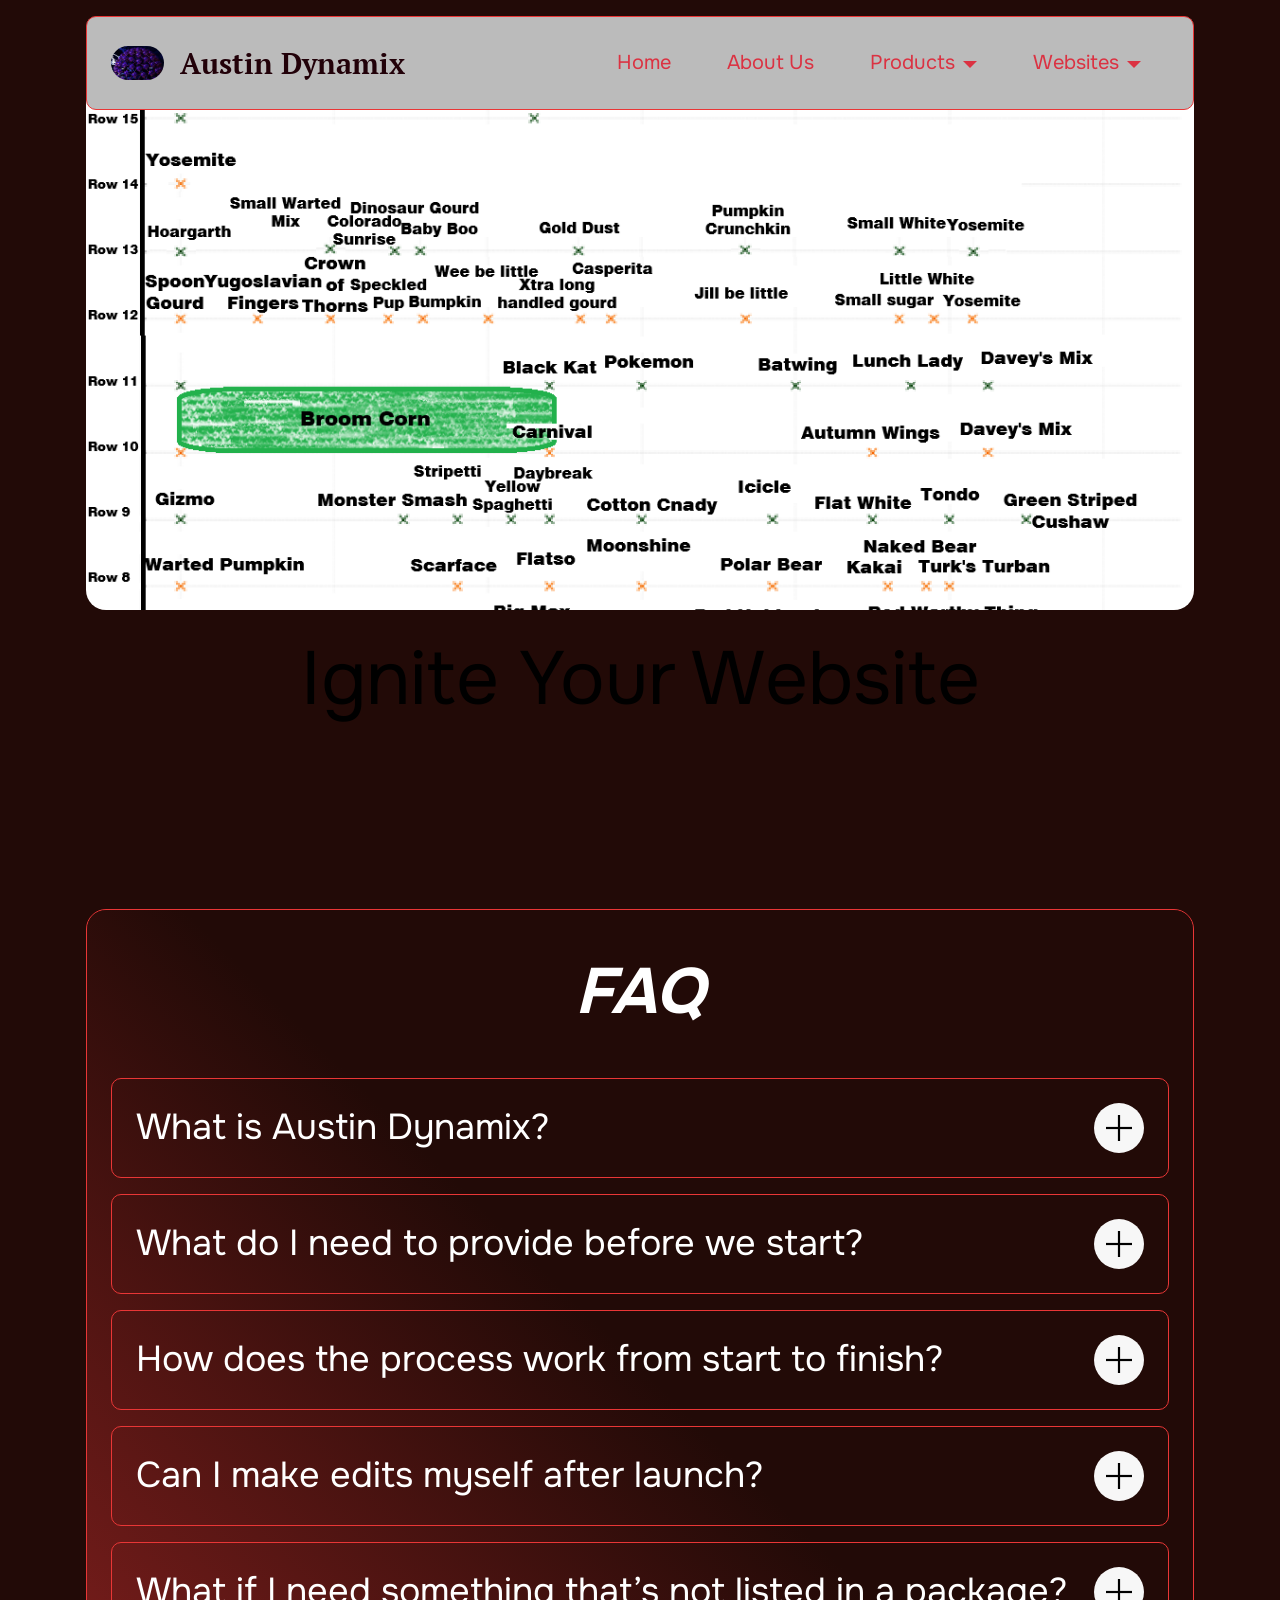
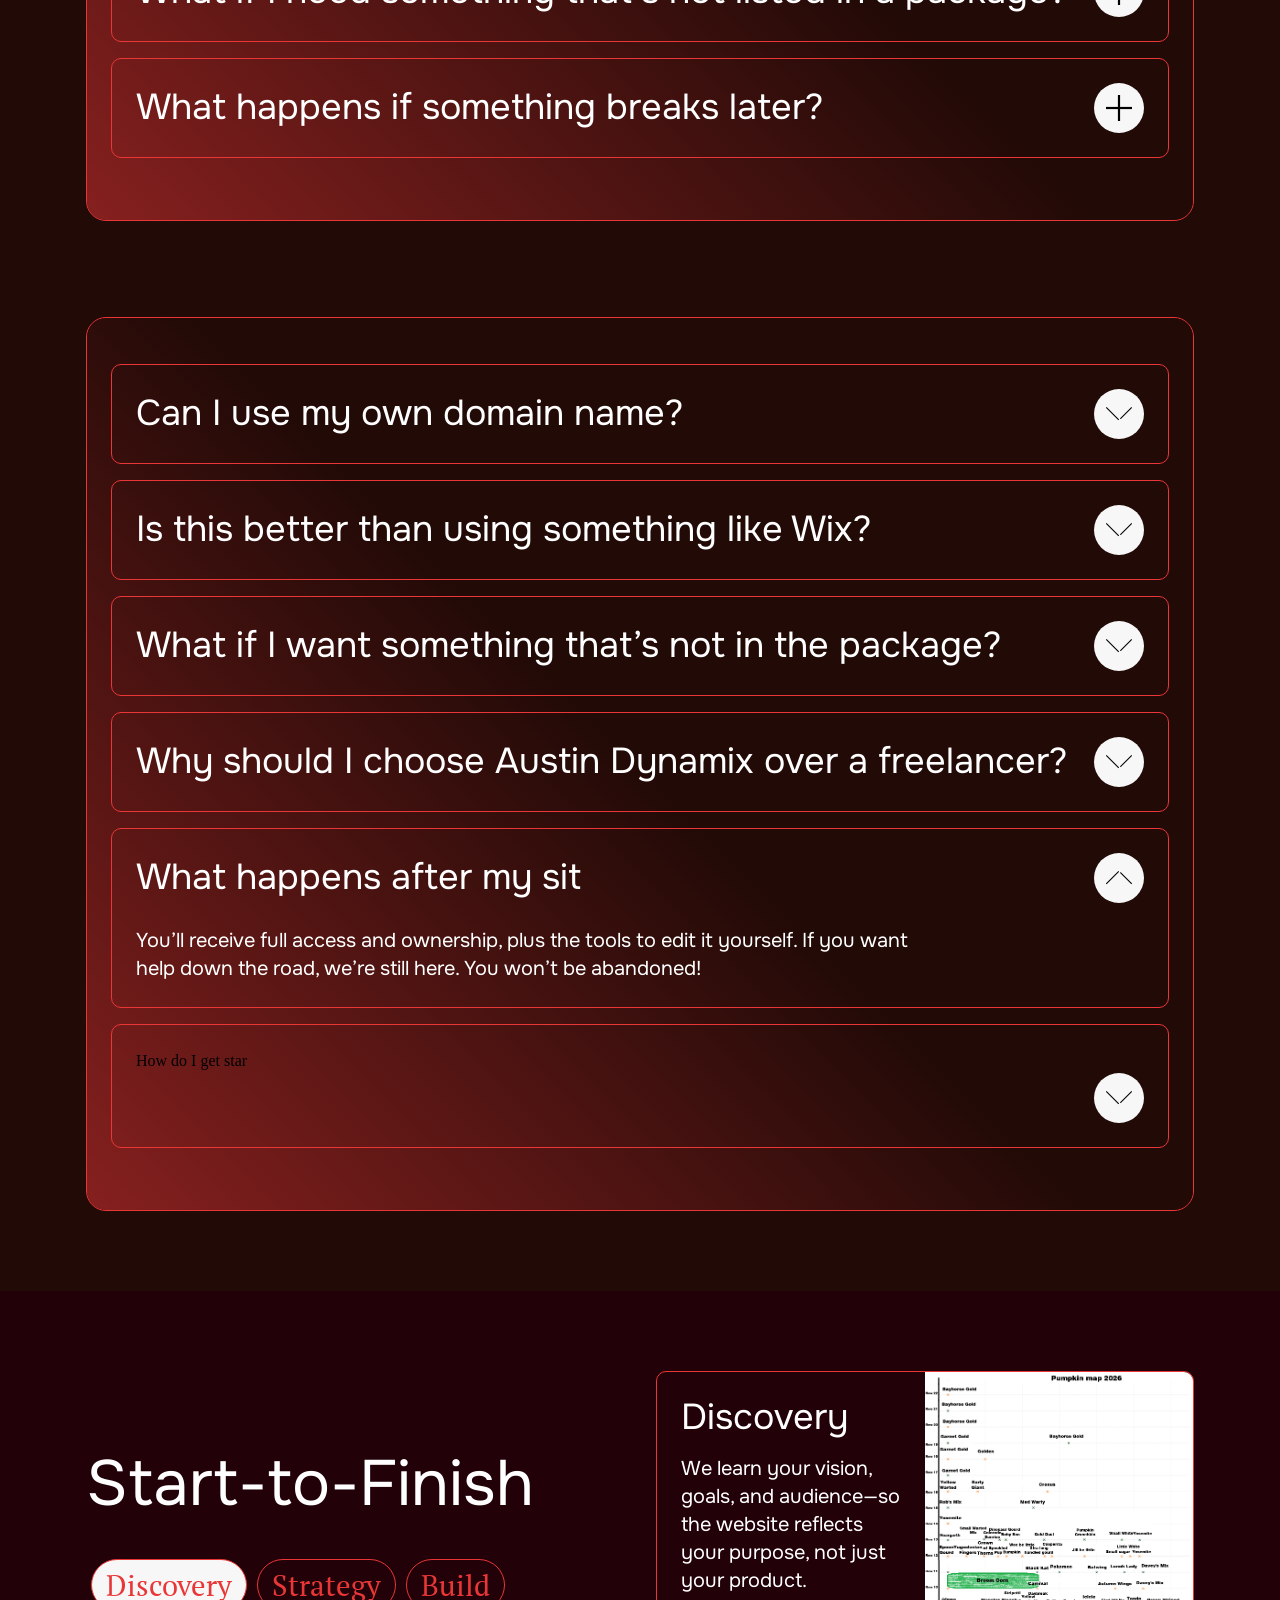
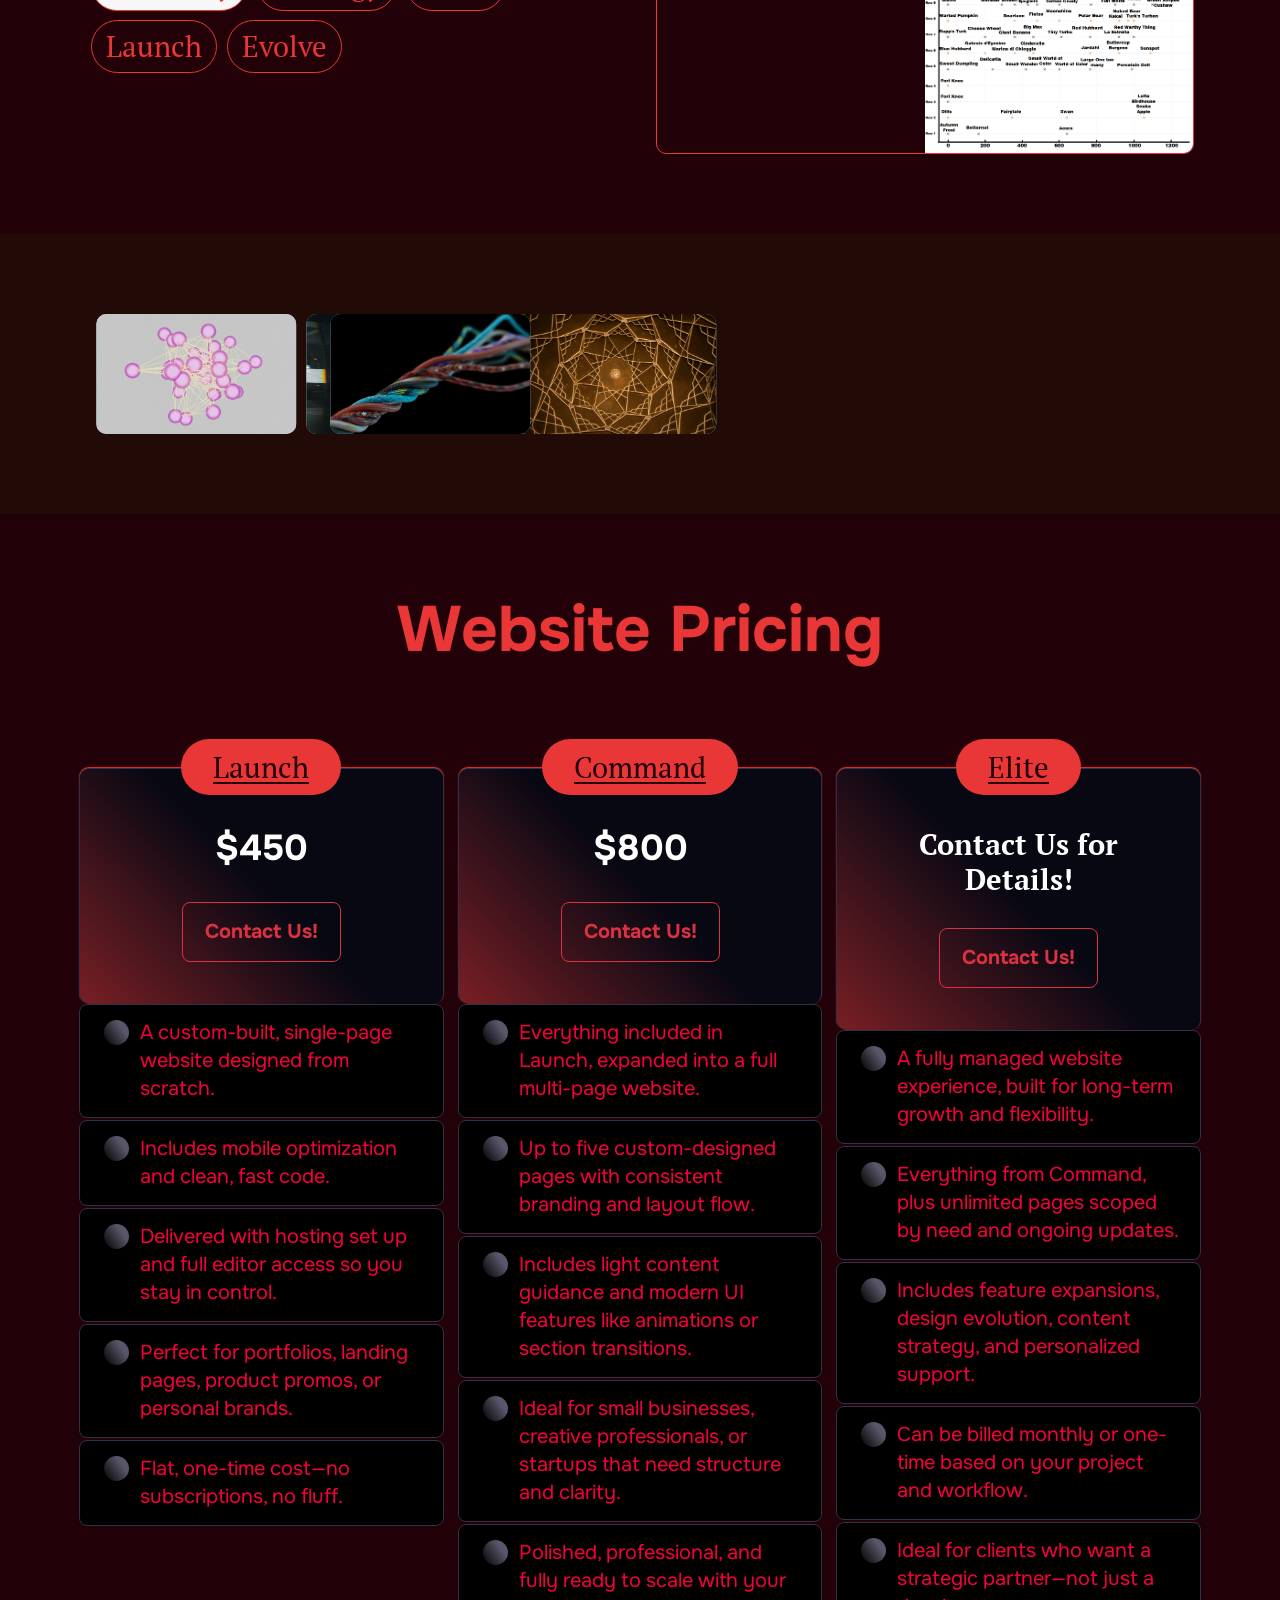
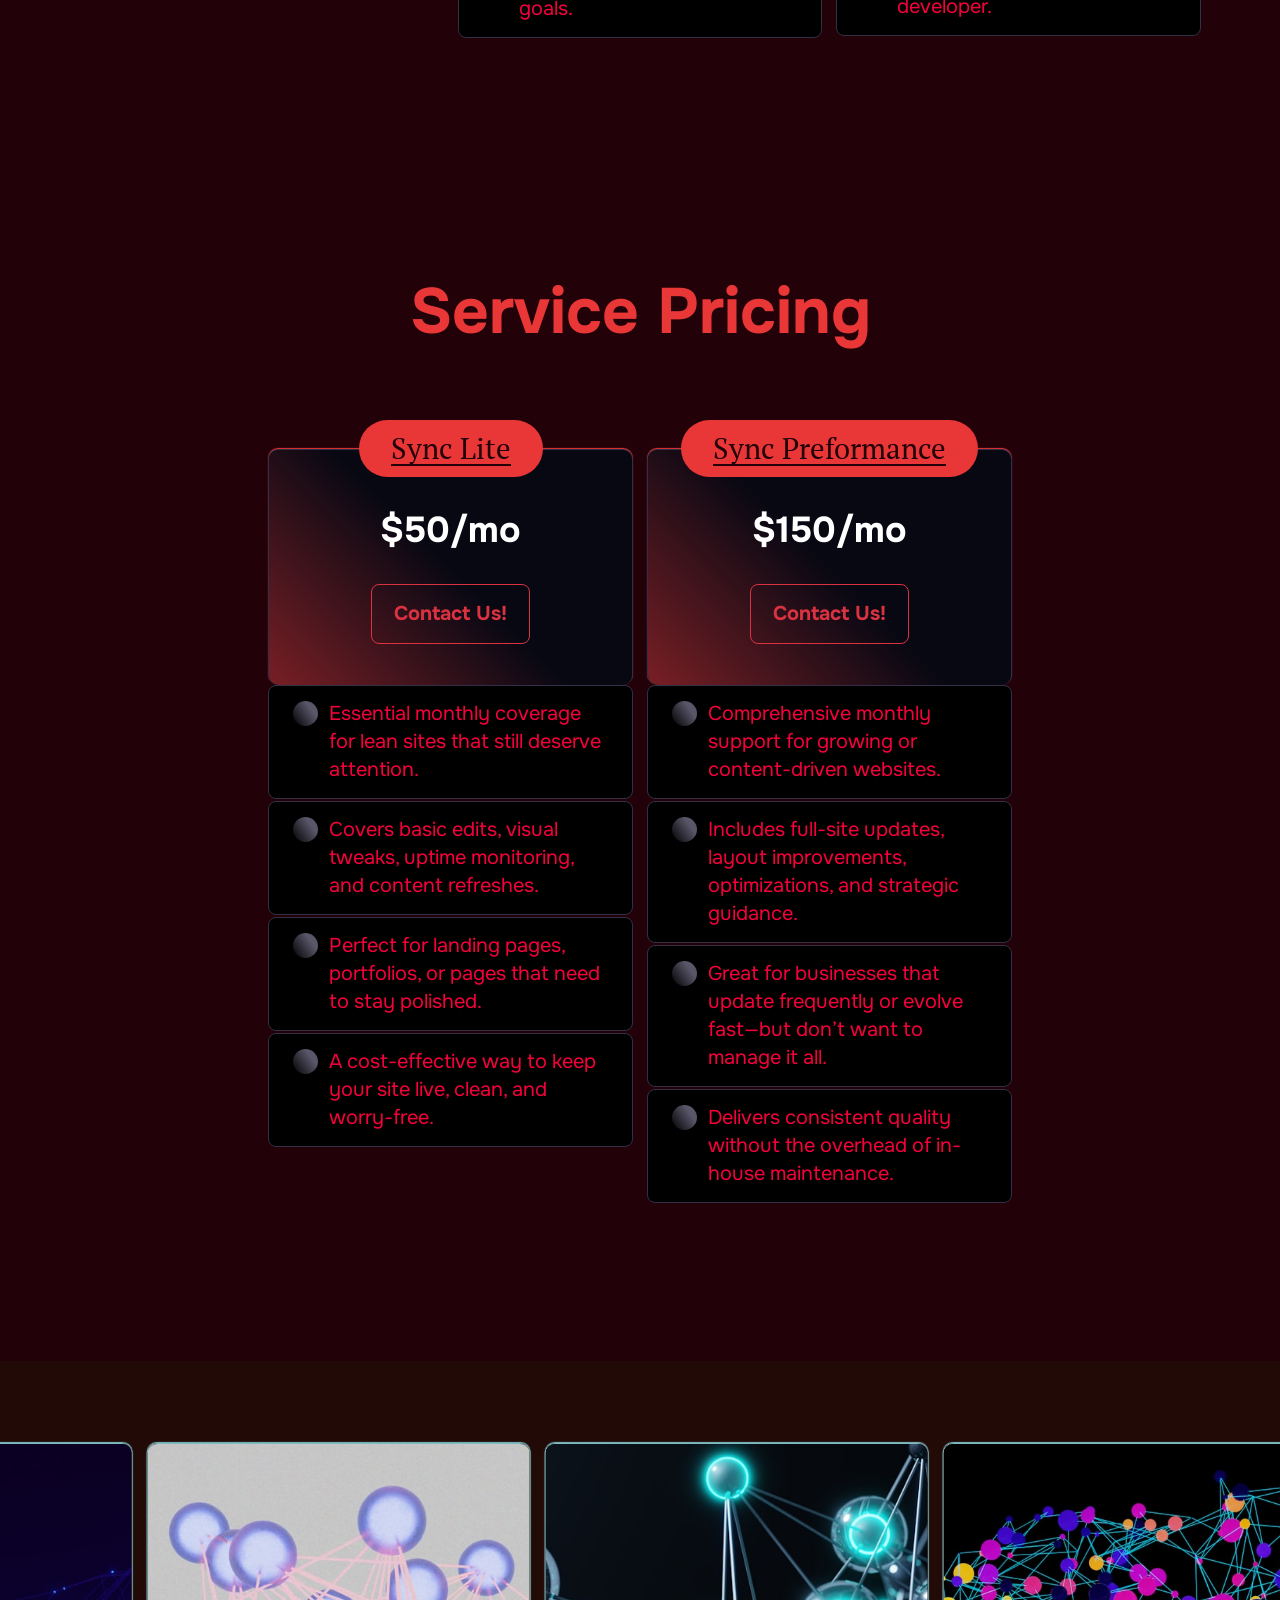
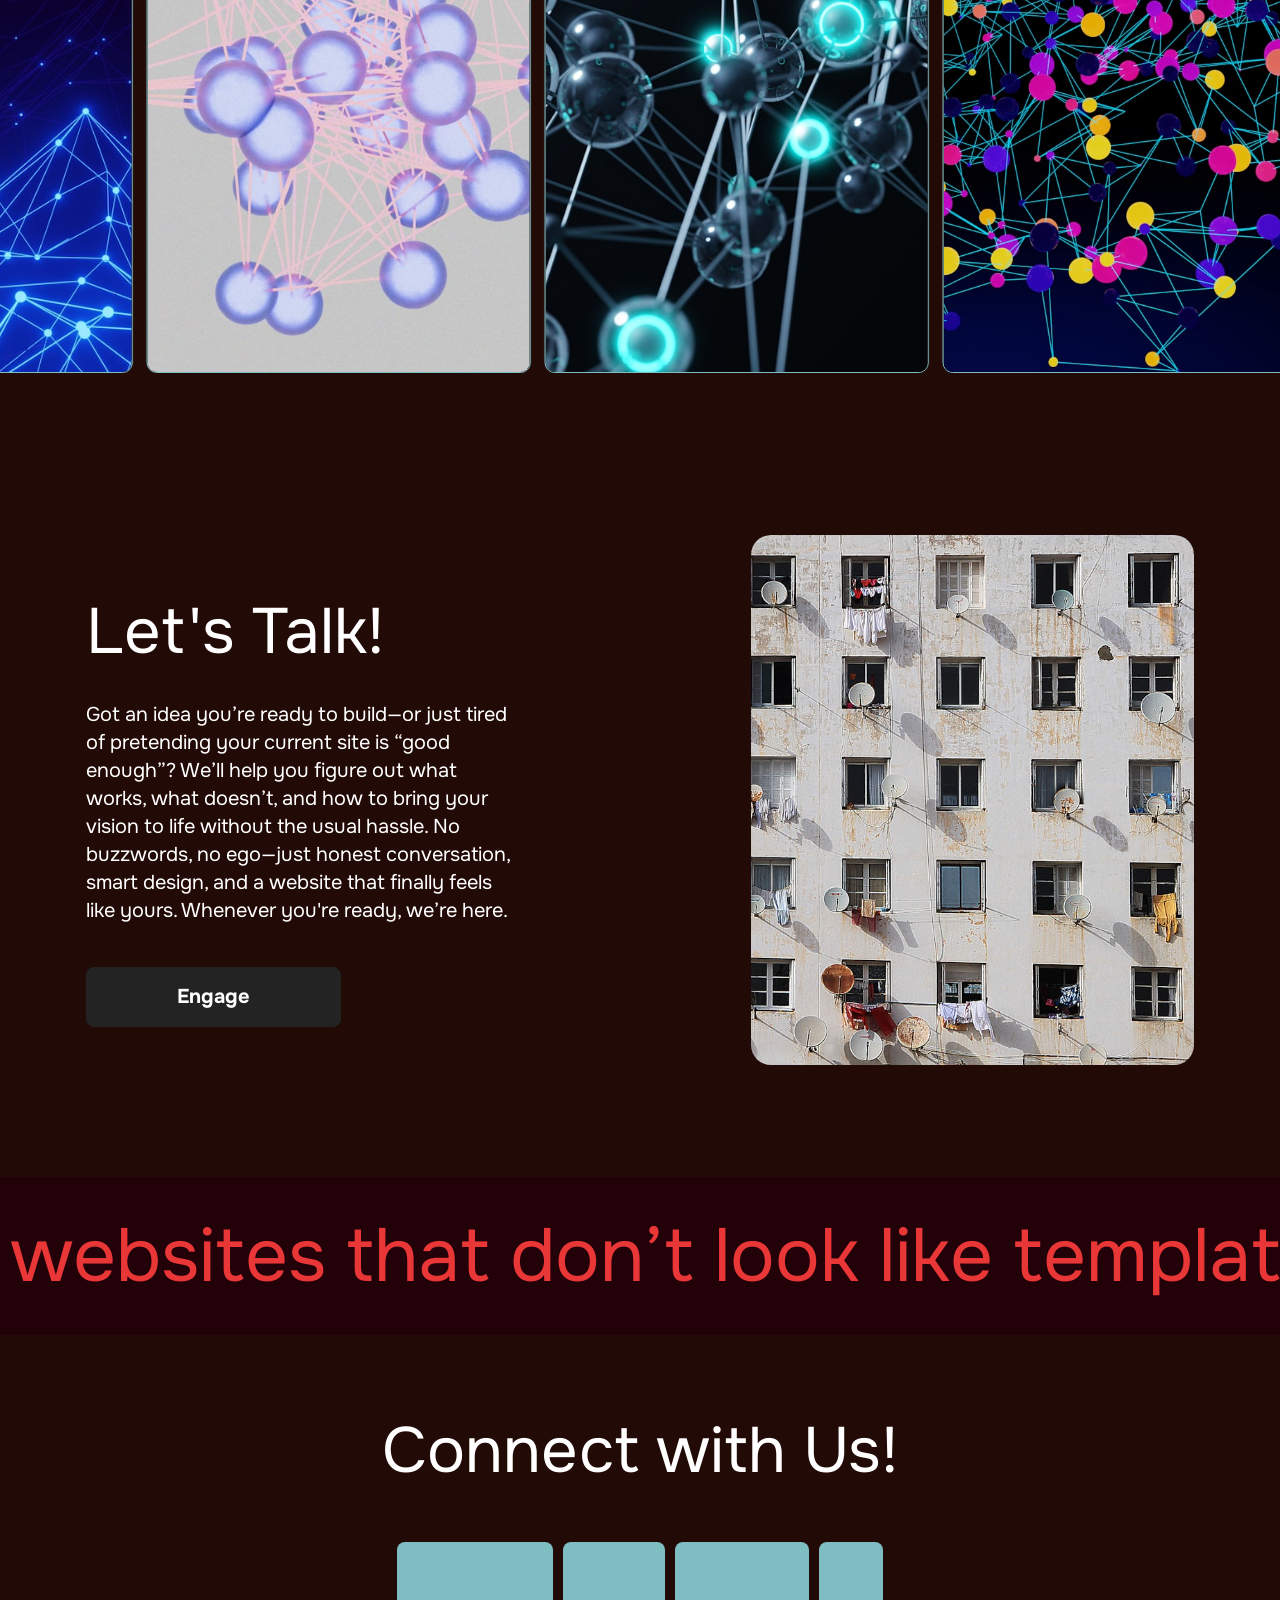
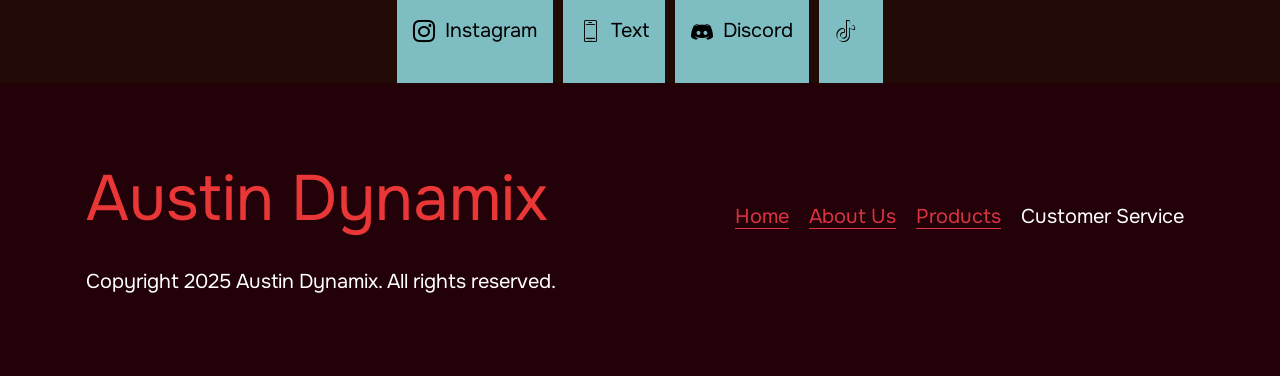
==== commit 9fe64e25: "Commit from editor" ====
--- a/index.html
+++ b/index.html
@@ -1,4 +1,16 @@
 <html data-iframe-content="true" class="desktop mbr-site-loaded"><head>
+        <style>
+          html[data-iframe-content="true"], body[data-iframe-content="true"] {
+            background: inherit !important;
+            color: inherit !important;
+            font-family: inherit !important;
+            margin: inherit !important;
+            padding: inherit !important;
+            overflow: inherit !important;
+            min-height: inherit !important;
+          }
+        </style>
+      
         <style>
           html[data-iframe-content="true"], body[data-iframe-content="true"] {
             background: inherit !important;
@@ -198,9 +210,9 @@
   <link rel="stylesheet" href="assets/socicon/css/styles.css">
   <link rel="stylesheet" href="assets/theme/css/style.css">
   <link rel="stylesheet" href="https://fonts.googleapis.com/css2?family=Onest:wght@400;700&amp;display=swap&amp;display=swap" as="style" onload="this.onload=null;this.rel='stylesheet'">
-  <noscript>&amp;amp;amp;amp;amp;amp;amp;amp;amp;amp;amp;amp;amp;amp;lt;link rel="stylesheet" href="https://fonts.googleapis.com/css2?family=Onest:wght@400;700&amp;amp;amp;amp;amp;amp;amp;amp;amp;amp;amp;amp;amp;amp;amp;display=swap&amp;amp;amp;amp;amp;amp;amp;amp;amp;amp;amp;amp;amp;amp;amp;display=swap"&amp;amp;amp;amp;amp;amp;amp;amp;amp;amp;amp;amp;amp;amp;gt;</noscript>
+  <noscript>&amp;amp;amp;amp;amp;amp;amp;amp;amp;amp;amp;amp;amp;amp;amp;lt;link rel="stylesheet" href="https://fonts.googleapis.com/css2?family=Onest:wght@400;700&amp;amp;amp;amp;amp;amp;amp;amp;amp;amp;amp;amp;amp;amp;amp;amp;display=swap&amp;amp;amp;amp;amp;amp;amp;amp;amp;amp;amp;amp;amp;amp;amp;amp;display=swap"&amp;amp;amp;amp;amp;amp;amp;amp;amp;amp;amp;amp;amp;amp;amp;gt;</noscript>
   <link rel="stylesheet" href="https://fonts.googleapis.com/css?family=PT+Serif:400,400i,700,700i&amp;display=swap" as="style" onload="this.onload=null;this.rel='stylesheet'">
-  <noscript>&amp;amp;amp;amp;amp;amp;amp;amp;amp;amp;amp;amp;amp;amp;lt;link rel="stylesheet" href="https://fonts.googleapis.com/css?family=PT+Serif:400,400i,700,700i&amp;amp;amp;amp;amp;amp;amp;amp;amp;amp;amp;amp;amp;amp;amp;display=swap"&amp;amp;amp;amp;amp;amp;amp;amp;amp;amp;amp;amp;amp;amp;gt;</noscript>
+  <noscript>&amp;amp;amp;amp;amp;amp;amp;amp;amp;amp;amp;amp;amp;amp;amp;lt;link rel="stylesheet" href="https://fonts.googleapis.com/css?family=PT+Serif:400,400i,700,700i&amp;amp;amp;amp;amp;amp;amp;amp;amp;amp;amp;amp;amp;amp;amp;amp;display=swap"&amp;amp;amp;amp;amp;amp;amp;amp;amp;amp;amp;amp;amp;amp;amp;gt;</noscript>
   <link rel="preload" as="style" href="assets/mobirise/css/mbr-additional.css?v=OehXjs"><link rel="stylesheet" href="assets/mobirise/css/mbr-additional.css?v=OehXjs" type="text/css">
 
   
@@ -281,7 +293,7 @@
                             <a class="nav-link link dropdown-toggle text-danger display-4" href="#" data-toggle="dropdown-submenu" data-bs-toggle="dropdown" data-bs-auto-close="outside" aria-expanded="true">Websites</a><div class="dropdown-menu" aria-labelledby="dropdown-887"><a class="dropdown-item text-danger display-4" href="#">Lawncare</a><a class="dropdown-item text-danger display-4" href="#">Fast Food</a></div>
                         </li>
                         <li class="nav-item dropdown">
-                            <a class="nav-link link dropdown-toggle text-danger display-4 dormant" data-toggle="dropdown-submenu" data-bs-toggle="dropdown" data-bs-auto-close="outside" aria-expanded="false" data-original-href="#" data-original-text="Contact" href="#">Contact</a><div class="dropdown-menu" aria-labelledby="dropdown-238"><a class="dropdown-item text-danger display-4" href="#">Current Customers</a><a class="dropdown-item text-danger display-4" href="#">New Customers</a></div>
+                            <a class="nav-link link dropdown-toggle text-danger display-4 dormant" data-toggle="dropdown-submenu" data-bs-toggle="dropdown" data-bs-auto-close="outside" aria-expanded="false" data-original-href="#" data-original-text="Contact"></a><div class="dropdown-menu" aria-labelledby="dropdown-238"><a class="dropdown-item text-danger display-4" href="#">Current Customers</a><a class="dropdown-item text-danger display-4" href="#">New Customers</a></div>
                         </li></ul>
                     
                     
@@ -586,7 +598,7 @@
                                 </div>
                             </div>
                             <div class="image-wrap">
-                                <div style="margin: 20px 0px; text-align: center;"><iframe src="https://docs.google.com/forms/d/e/1FAIpQLSebx5Cozwlh2lOhnttSBEOuH8IRihwQE7_ucNrhu00yuEH6Sw/viewform?usp=header&amp;%3Bembedded=true&amp;embedded=true" width="100%" height="500px" frameborder="0" marginheight="0" marginwidth="0" style="width: 100%; height: 499px; border: medium; display: block; margin: 0px auto; box-sizing: border-box; max-width: 100%;">Loading…</iframe>Loading…Loading…Loading…</div>
+                                <div style="margin: 20px 0px; text-align: center;"><iframe src="https://docs.google.com/forms/d/e/1FAIpQLSebx5Cozwlh2lOhnttSBEOuH8IRihwQE7_ucNrhu00yuEH6Sw/viewform?usp=header&amp;%3B%3Bembedded=true&amp;%3Bembedded=true&amp;embedded=true" width="100%" height="500px" frameborder="0" marginheight="0" marginwidth="0" style="width: 100%; height: 600px; border: medium; display: block; margin: 0px auto; box-sizing: border-box; max-width: 100%;" data-editor-src="https://docs.google.com/forms/d/e/1FAIpQLSebx5Cozwlh2lOhnttSBEOuH8IRihwQE7_ucNrhu00yuEH6Sw/viewform?usp=header&amp;%3B%3Bembedded=true&amp;%3Bembedded=true&amp;embedded=true">Loading…</iframe>Loading…Loading…Loading…</div>
                             </div>
                         </div>
                     </div>
@@ -600,7 +612,7 @@
                             </div>
                             <div class="image-wrap">
                                 
-                            </div><div style="margin: 20px 0px; text-align: center;"><iframe src="https://docs.google.com/forms/d/e/1FAIpQLSebx5Cozwlh2lOhnttSBEOuH8IRihwQE7_ucNrhu00yuEH6Sw/viewform?embedded=true%3Fusp%3Dheader" style="width: 200%; height: 500px; border: medium; display: block; margin: 0px auto; box-sizing: border-box; max-width: 100%;"></iframe></div>
+                            </div><div style="margin: 20px 0px; text-align: center;"><iframe src="https://docs.google.com/forms/d/e/1FAIpQLSebx5Cozwlh2lOhnttSBEOuH8IRihwQE7_ucNrhu00yuEH6Sw/viewform?embedded=true%3Fusp%3Dheader" style="width: 100%; height: 200px; border: medium; display: block; margin: 0px auto; box-sizing: border-box; max-width: 100%;" data-editor-src="https://docs.google.com/forms/d/e/1FAIpQLSebx5Cozwlh2lOhnttSBEOuH8IRihwQE7_ucNrhu00yuEH6Sw/viewform?embedded=true%3Fusp%3Dheader"></iframe></div>
                         </div>
                     </div>
                     <div id="features-10-uSG4uEKgMo_tab4" class="tab-pane" role="tabpanel">
@@ -635,8 +647,8 @@
             <div class="col-12">
                 <div class="embla" data-skip-snaps="true" data-align="center" data-contain-scroll="trimSnaps" data-loop="true" data-auto-play="true" data-auto-play-interval="3" data-draggable="true">
                     <div class="embla__viewport is-draggable">
-                        <div class="embla__container" style="transform: translate3d(2.64582%, 0px, 0px);">
-                            <div class="embla__slide slider-image item is-selected" style="margin-left: 5px; margin-right: 5px; left: 0%;">
+                        <div class="embla__container" style="transform: translate3d(40.5292%, 0px, 0px);">
+                            <div class="embla__slide slider-image item is-selected" style="margin-left: 5px; margin-right: 5px; left: 36.9799%;">
                                 <div class="slide-content">
                                     <div class="item-wrapper">
                                         <div class="item-img">
@@ -645,7 +657,7 @@
                                     </div>
                                 </div>
                             </div>
-                            <div class="embla__slide slider-image item is-selected" style="margin-left: 5px; margin-right: 5px; left: 0%;">
+                            <div class="embla__slide slider-image item is-selected" style="margin-left: 5px; margin-right: 5px; left: 36.9799%;">
                                 <div class="slide-content">
                                     <div class="item-wrapper">
                                         <div class="item-img">
@@ -663,7 +675,7 @@
                                     </div>
                                 </div>
                             </div>
-                            <div class="embla__slide slider-image item is-selected" style="margin-left: 5px; margin-right: 5px; left: 208.358%;">
+                            <div class="embla__slide slider-image item" style="margin-left: 5px; margin-right: 5px; left: 208.358%;">
                                 <div class="slide-content">
                                     <div class="item-wrapper">
                                         <div class="item-img">
@@ -672,7 +684,7 @@
                                     </div>
                                 </div>
                             </div>
-                            <div class="embla__slide slider-image item is-selected" style="margin-left: 5px; margin-right: 5px; left: 208.358%;">
+                            <div class="embla__slide slider-image item" style="margin-left: 5px; margin-right: 5px; left: 208.358%;">
                                 <div class="slide-content">
                                     <div class="item-wrapper">
                                         <div class="item-img">
@@ -681,7 +693,7 @@
                                     </div>
                                 </div>
                             </div>
-                            <div class="embla__slide slider-image item is-selected" style="margin-left: 5px; margin-right: 5px; left: 208.358%;">
+                            <div class="embla__slide slider-image item" style="margin-left: 5px; margin-right: 5px; left: 208.358%;">
                                 <div class="slide-content">
                                     <div class="item-wrapper">
                                         <div class="item-img">
@@ -717,7 +729,7 @@
                                     </div>
                                 </div>
                             </div>
-                            <div class="embla__slide slider-image item" style="margin-left: 5px; margin-right: 5px; left: 0%;">
+                            <div class="embla__slide slider-image item" style="margin-left: 5px; margin-right: 5px; left: -36.9799%;">
                                 <div class="slide-content">
                                     <div class="item-wrapper">
                                         <div class="item-img">
@@ -726,7 +738,7 @@
                                     </div>
                                 </div>
                             </div>
-                            <div class="embla__slide slider-image item is-selected" style="margin-left: 5px; margin-right: 5px; left: -208.358%;">
+                            <div class="embla__slide slider-image item is-selected" style="margin-left: 5px; margin-right: 5px; left: -36.9799%;">
                                 <div class="slide-content">
                                     <div class="item-wrapper">
                                         <div class="item-img">
@@ -970,7 +982,7 @@
 
   <div class="container-fluid">
 
-      <div class="loop-container" style="position: relative; display: inline-flex; white-space: nowrap; transform: translateX(-64.125%);">
+      <div class="loop-container" style="position: relative; display: inline-flex; white-space: nowrap; transform: translateX(-74.025%);">
         <div class="item display-1" data-linewords="Custom websites that don’t look like templates, built for your brand, fully editable, mobile-optimized, designed to scale, one-on-one collaboration — no fluff, no subscriptions, just clean, professional results." data-direction="-1" data-speed="0.03">Custom websites that don’t look like templates, built for your brand, fully editable, mobile-optimized, designed to scale, one-on-one collaboration — no fluff, no subscriptions, just clean, professional results.&nbsp;</div>
         <div class="item display-1" data-linewords="Custom websites that don’t look like templates, built for your brand, fully editable, mobile-optimized, designed to scale, one-on-one collaboration — no fluff, no subscriptions, just clean, professional results." data-direction="-1" data-speed="0.03" style="position: absolute; left: 100%;">Custom websites that don’t look like templates, built for your brand, fully editable, mobile-optimized, designed to scale, one-on-one collaboration — no fluff, no subscriptions, just clean, professional results.&nbsp;</div>
       </div>
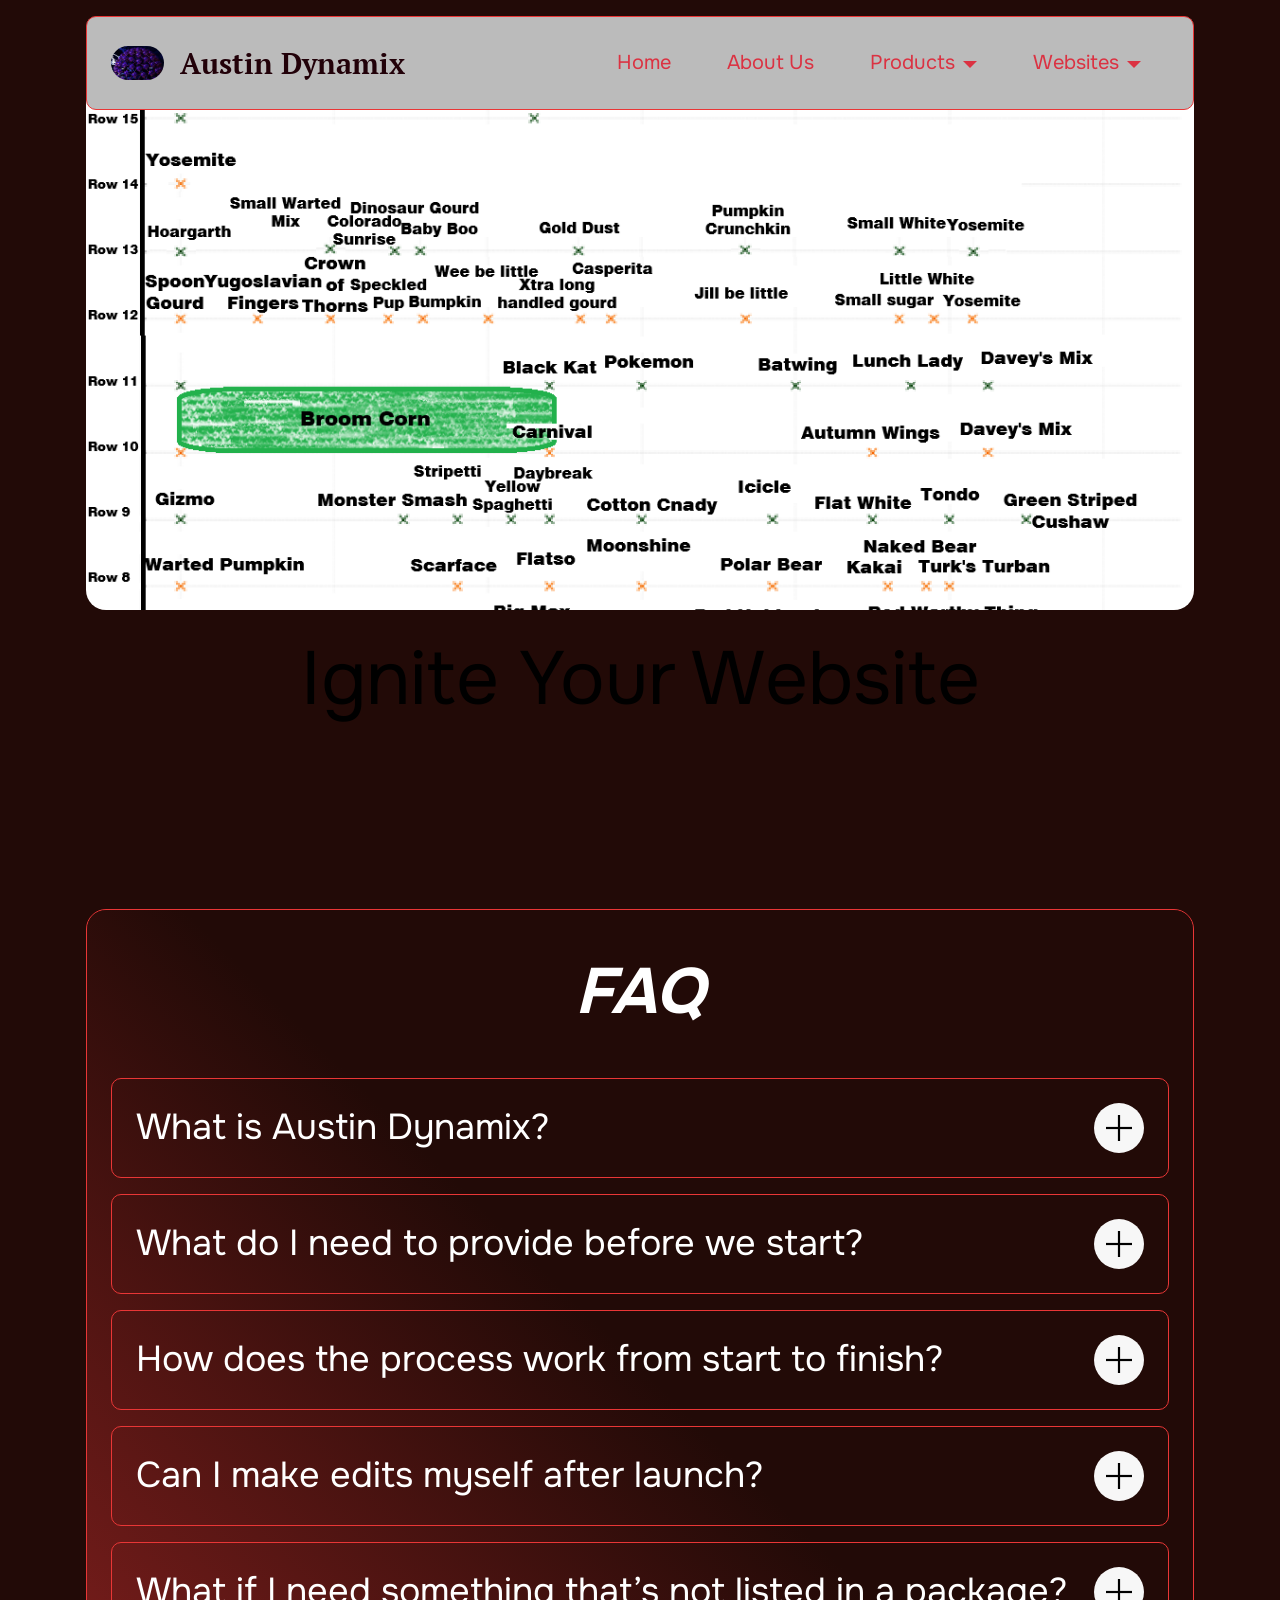
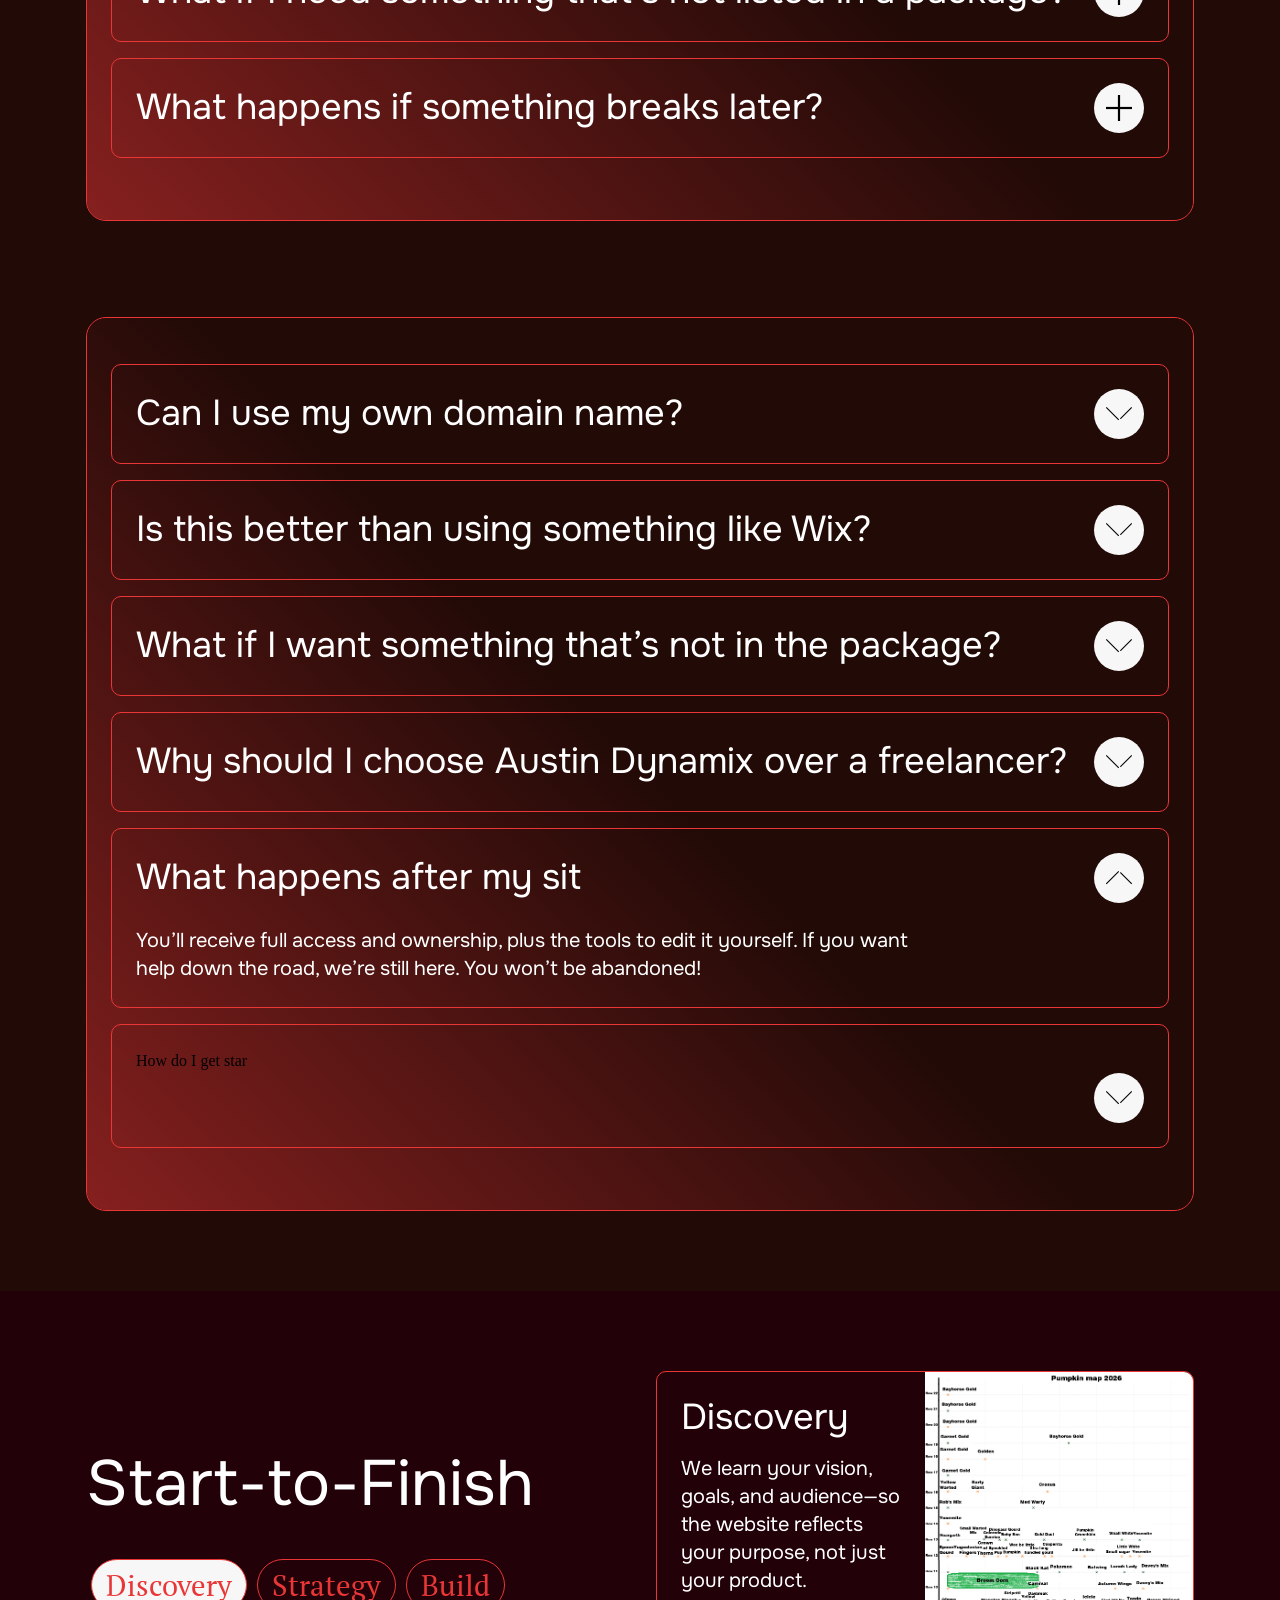
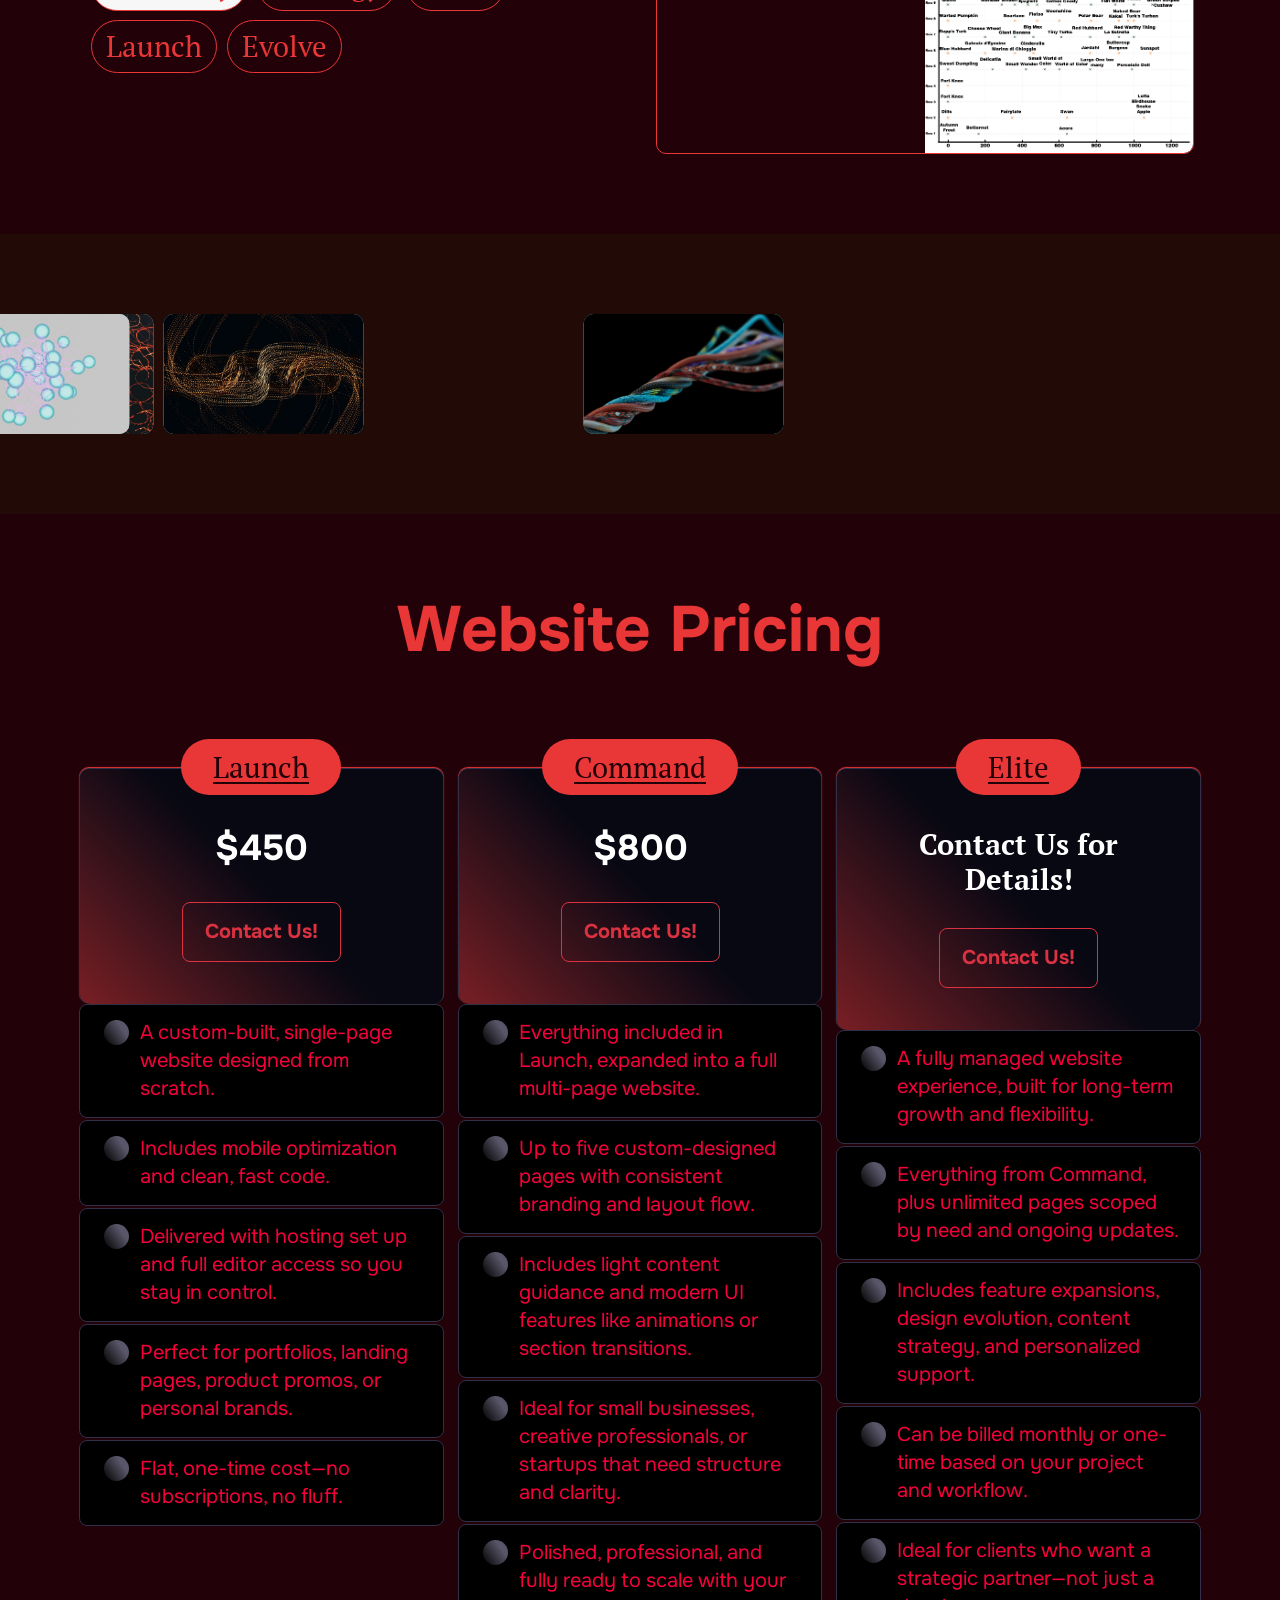
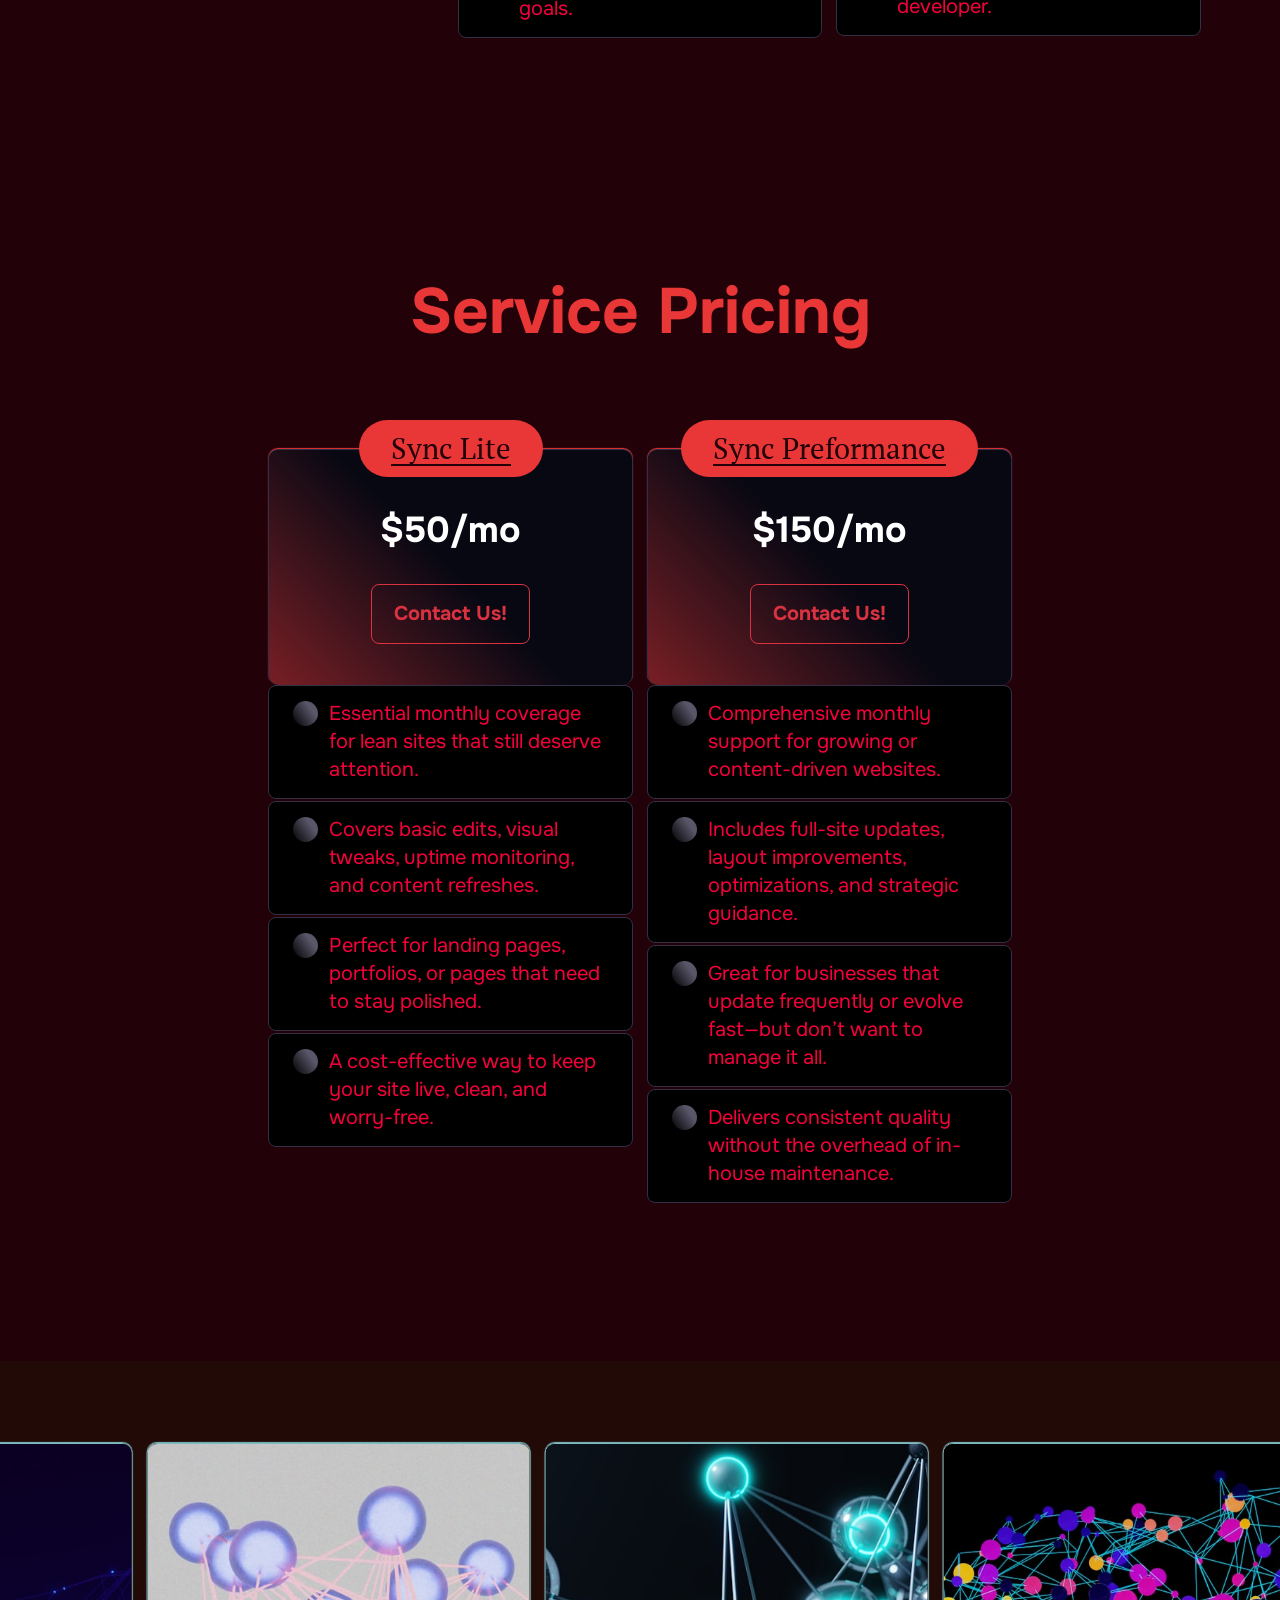
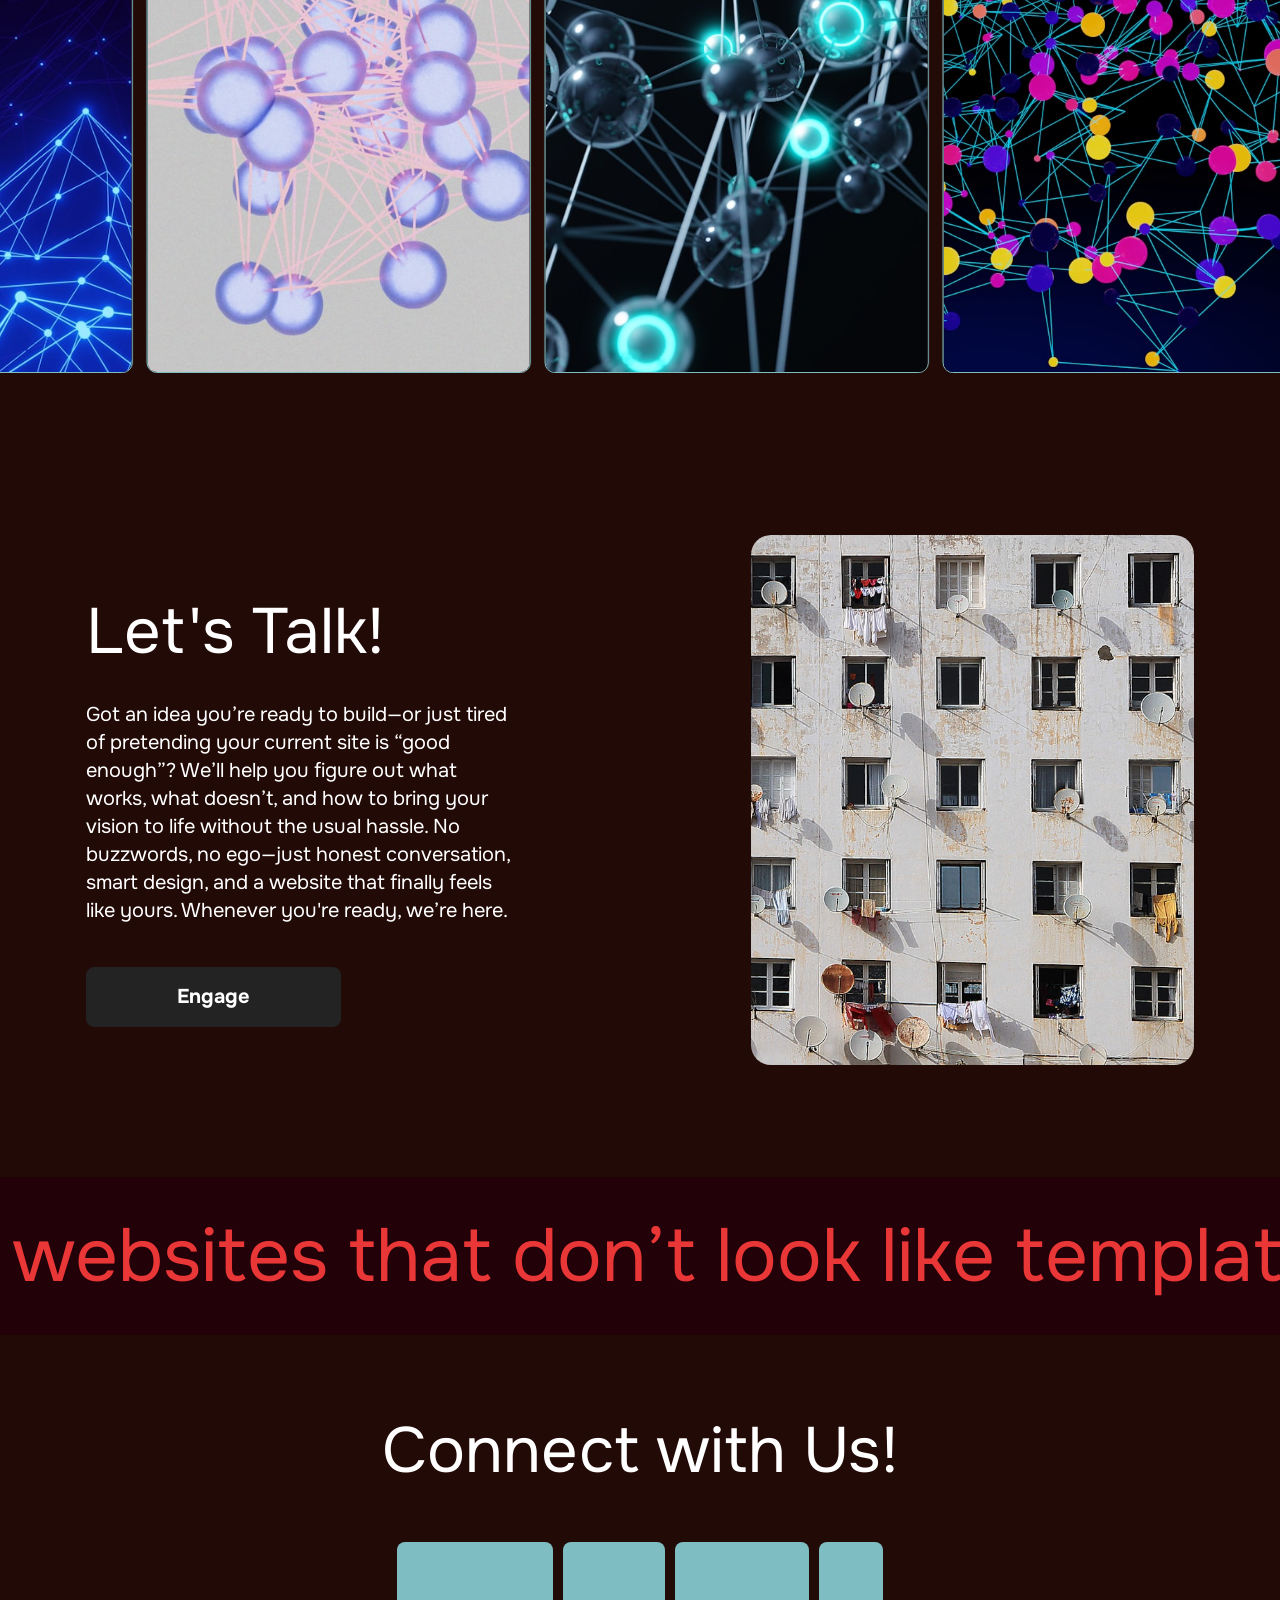
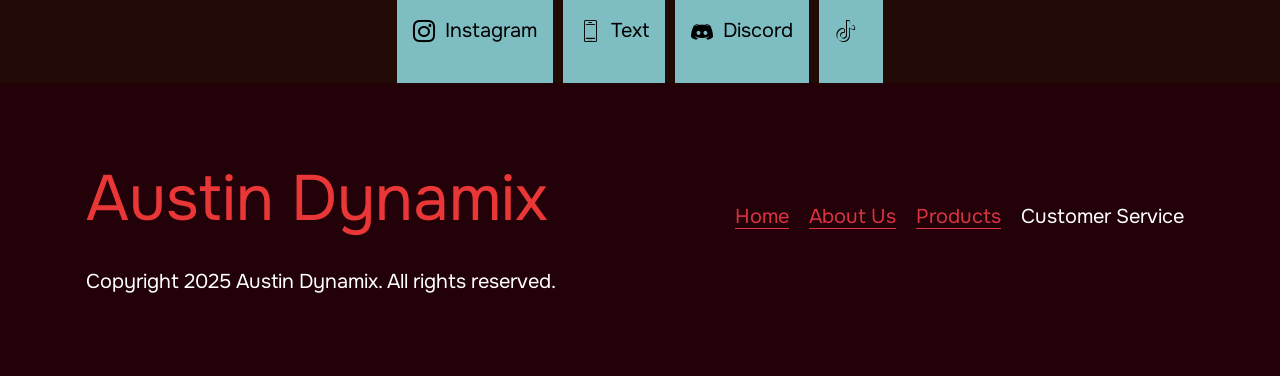
==== commit 3ab63337: "Commit from editor" ====
--- a/index.html
+++ b/index.html
@@ -1,4 +1,16 @@
 <html data-iframe-content="true" class="desktop mbr-site-loaded"><head>
+        <style>
+          html[data-iframe-content="true"], body[data-iframe-content="true"] {
+            background: inherit !important;
+            color: inherit !important;
+            font-family: inherit !important;
+            margin: inherit !important;
+            padding: inherit !important;
+            overflow: inherit !important;
+            min-height: inherit !important;
+          }
+        </style>
+      
         <style>
           html[data-iframe-content="true"], body[data-iframe-content="true"] {
             background: inherit !important;
@@ -210,9 +222,9 @@
   <link rel="stylesheet" href="assets/socicon/css/styles.css">
   <link rel="stylesheet" href="assets/theme/css/style.css">
   <link rel="stylesheet" href="https://fonts.googleapis.com/css2?family=Onest:wght@400;700&amp;display=swap&amp;display=swap" as="style" onload="this.onload=null;this.rel='stylesheet'">
-  <noscript>&amp;amp;amp;amp;amp;amp;amp;amp;amp;amp;amp;amp;amp;amp;amp;lt;link rel="stylesheet" href="https://fonts.googleapis.com/css2?family=Onest:wght@400;700&amp;amp;amp;amp;amp;amp;amp;amp;amp;amp;amp;amp;amp;amp;amp;amp;display=swap&amp;amp;amp;amp;amp;amp;amp;amp;amp;amp;amp;amp;amp;amp;amp;amp;display=swap"&amp;amp;amp;amp;amp;amp;amp;amp;amp;amp;amp;amp;amp;amp;amp;gt;</noscript>
+  <noscript>&amp;amp;amp;amp;amp;amp;amp;amp;amp;amp;amp;amp;amp;amp;amp;amp;lt;link rel="stylesheet" href="https://fonts.googleapis.com/css2?family=Onest:wght@400;700&amp;amp;amp;amp;amp;amp;amp;amp;amp;amp;amp;amp;amp;amp;amp;amp;amp;display=swap&amp;amp;amp;amp;amp;amp;amp;amp;amp;amp;amp;amp;amp;amp;amp;amp;amp;display=swap"&amp;amp;amp;amp;amp;amp;amp;amp;amp;amp;amp;amp;amp;amp;amp;amp;gt;</noscript>
   <link rel="stylesheet" href="https://fonts.googleapis.com/css?family=PT+Serif:400,400i,700,700i&amp;display=swap" as="style" onload="this.onload=null;this.rel='stylesheet'">
-  <noscript>&amp;amp;amp;amp;amp;amp;amp;amp;amp;amp;amp;amp;amp;amp;amp;lt;link rel="stylesheet" href="https://fonts.googleapis.com/css?family=PT+Serif:400,400i,700,700i&amp;amp;amp;amp;amp;amp;amp;amp;amp;amp;amp;amp;amp;amp;amp;amp;display=swap"&amp;amp;amp;amp;amp;amp;amp;amp;amp;amp;amp;amp;amp;amp;amp;gt;</noscript>
+  <noscript>&amp;amp;amp;amp;amp;amp;amp;amp;amp;amp;amp;amp;amp;amp;amp;amp;lt;link rel="stylesheet" href="https://fonts.googleapis.com/css?family=PT+Serif:400,400i,700,700i&amp;amp;amp;amp;amp;amp;amp;amp;amp;amp;amp;amp;amp;amp;amp;amp;amp;display=swap"&amp;amp;amp;amp;amp;amp;amp;amp;amp;amp;amp;amp;amp;amp;amp;amp;gt;</noscript>
   <link rel="preload" as="style" href="assets/mobirise/css/mbr-additional.css?v=OehXjs"><link rel="stylesheet" href="assets/mobirise/css/mbr-additional.css?v=OehXjs" type="text/css">
 
   
@@ -553,8 +565,8 @@
                         <ul class="nav nav-tabs" role="tablist">
                             <li class="nav-item first mbr-fonts-style"><a class="nav-link show mbr-fonts-style display-7" role="tab" data-toggle="tab" data-bs-toggle="tab" href="#features-10-uSG4uEKgMo_tab0" aria-selected="false">Discovery</a></li>
                             <li class="nav-item"><a class="nav-link mbr-fonts-style display-7" role="tab" data-toggle="tab" data-bs-toggle="tab" href="#features-10-uSG4uEKgMo_tab1" aria-selected="false">Strategy</a></li>
-                            <li class="nav-item"><a class="nav-link mbr-fonts-style display-7 active" role="tab" data-toggle="tab" data-bs-toggle="tab" href="#features-10-uSG4uEKgMo_tab2" aria-selected="true">Build</a></li>
-                            <li class="nav-item"><a class="nav-link mbr-fonts-style display-7" role="tab" data-toggle="tab" data-bs-toggle="tab" href="#features-10-uSG4uEKgMo_tab3" aria-selected="false">Launch</a></li>
+                            <li class="nav-item"><a class="nav-link mbr-fonts-style display-7" role="tab" data-toggle="tab" data-bs-toggle="tab" href="#features-10-uSG4uEKgMo_tab2" aria-selected="false">Build</a></li>
+                            <li class="nav-item"><a class="nav-link mbr-fonts-style display-7 active" role="tab" data-toggle="tab" data-bs-toggle="tab" href="#features-10-uSG4uEKgMo_tab3" aria-selected="true">Launch</a></li>
                             <li class="nav-item"><a class="nav-link mbr-fonts-style display-7" role="tab" data-toggle="tab" data-bs-toggle="tab" href="#features-10-uSG4uEKgMo_tab4" aria-selected="true">Evolve</a></li>
                             
                         </ul>
@@ -589,7 +601,7 @@
                             </div>
                         </div>
                     </div>
-                    <div id="features-10-uSG4uEKgMo_tab2" class="tab-pane active" role="tabpanel">
+                    <div id="features-10-uSG4uEKgMo_tab2" class="tab-pane" role="tabpanel">
                         <div class="item-content ">
                             <div class="text-wrapper">
                                 <h4 class="item-title mbr-fonts-style display-5">Build</h4>
@@ -598,11 +610,11 @@
                                 </div>
                             </div>
                             <div class="image-wrap">
-                                <div style="margin: 20px 0px; text-align: center;"><iframe src="https://docs.google.com/forms/d/e/1FAIpQLSebx5Cozwlh2lOhnttSBEOuH8IRihwQE7_ucNrhu00yuEH6Sw/viewform?usp=header&amp;%3B%3Bembedded=true&amp;%3Bembedded=true&amp;embedded=true" width="100%" height="500px" frameborder="0" marginheight="0" marginwidth="0" style="width: 100%; height: 600px; border: medium; display: block; margin: 0px auto; box-sizing: border-box; max-width: 100%;" data-editor-src="https://docs.google.com/forms/d/e/1FAIpQLSebx5Cozwlh2lOhnttSBEOuH8IRihwQE7_ucNrhu00yuEH6Sw/viewform?usp=header&amp;%3B%3Bembedded=true&amp;%3Bembedded=true&amp;embedded=true">Loading…</iframe>Loading…Loading…Loading…</div>
-                            </div>
-                        </div>
-                    </div>
-                    <div id="features-10-uSG4uEKgMo_tab3" class="tab-pane" role="tabpanel">
+                                <div style="margin: 20px 0px; text-align: center;"><iframe src="https://docs.google.com/forms/d/e/1FAIpQLSebx5Cozwlh2lOhnttSBEOuH8IRihwQE7_ucNrhu00yuEH6Sw/viewform?usp=header&amp;%3B%3Bembedded=true&amp;%3Bembedded=true&amp;embedded=true" width="100%" height="500px" frameborder="0" marginheight="0" marginwidth="0" style="width: 100%; height: 800px; border: medium; display: block; margin: 0px auto; box-sizing: border-box; max-width: 100%;" data-editor-src="https://docs.google.com/forms/d/e/1FAIpQLSebx5Cozwlh2lOhnttSBEOuH8IRihwQE7_ucNrhu00yuEH6Sw/viewform?usp=header&amp;%3B%3Bembedded=true&amp;%3Bembedded=true&amp;embedded=true"></iframe>Loading…Loading…Loading…</div>
+                            </div>
+                        </div>
+                    </div>
+                    <div id="features-10-uSG4uEKgMo_tab3" class="tab-pane active" role="tabpanel">
                         <div class="item-content ">
                             <div class="text-wrapper">
                                 <h4 class="item-title mbr-fonts-style display-5">Launch</h4>
@@ -612,7 +624,7 @@
                             </div>
                             <div class="image-wrap">
                                 
-                            </div><div style="margin: 20px 0px; text-align: center;"><iframe src="https://docs.google.com/forms/d/e/1FAIpQLSebx5Cozwlh2lOhnttSBEOuH8IRihwQE7_ucNrhu00yuEH6Sw/viewform?embedded=true%3Fusp%3Dheader" style="width: 100%; height: 200px; border: medium; display: block; margin: 0px auto; box-sizing: border-box; max-width: 100%;" data-editor-src="https://docs.google.com/forms/d/e/1FAIpQLSebx5Cozwlh2lOhnttSBEOuH8IRihwQE7_ucNrhu00yuEH6Sw/viewform?embedded=true%3Fusp%3Dheader"></iframe></div>
+                            </div><div style="margin: 20px 0px; text-align: center;"><iframe src="https://docs.google.com/forms/d/e/1FAIpQLSebx5Cozwlh2lOhnttSBEOuH8IRihwQE7_ucNrhu00yuEH6Sw/viewform?embedded=true" style="width: 100%; height: 200px; border: medium; display: block; margin: 0px auto; box-sizing: border-box; max-width: 100%;" data-editor-src="https://docs.google.com/forms/d/e/1FAIpQLSebx5Cozwlh2lOhnttSBEOuH8IRihwQE7_ucNrhu00yuEH6Sw/viewform?embedded=true"></iframe></div>
                         </div>
                     </div>
                     <div id="features-10-uSG4uEKgMo_tab4" class="tab-pane" role="tabpanel">
@@ -647,8 +659,8 @@
             <div class="col-12">
                 <div class="embla" data-skip-snaps="true" data-align="center" data-contain-scroll="trimSnaps" data-loop="true" data-auto-play="true" data-auto-play-interval="3" data-draggable="true">
                     <div class="embla__viewport is-draggable">
-                        <div class="embla__container" style="transform: translate3d(40.5292%, 0px, 0px);">
-                            <div class="embla__slide slider-image item is-selected" style="margin-left: 5px; margin-right: 5px; left: 36.9799%;">
+                        <div class="embla__container" style="transform: translate3d(-138.142%, 0px, 0px);">
+                            <div class="embla__slide slider-image item is-selected" style="margin-left: 5px; margin-right: 5px; left: 171.379%;">
                                 <div class="slide-content">
                                     <div class="item-wrapper">
                                         <div class="item-img">
@@ -657,7 +669,7 @@
                                     </div>
                                 </div>
                             </div>
-                            <div class="embla__slide slider-image item is-selected" style="margin-left: 5px; margin-right: 5px; left: 36.9799%;">
+                            <div class="embla__slide slider-image item is-selected" style="margin-left: 5px; margin-right: 5px; left: 171.379%;">
                                 <div class="slide-content">
                                     <div class="item-wrapper">
                                         <div class="item-img">
@@ -666,7 +678,7 @@
                                     </div>
                                 </div>
                             </div>
-                            <div class="embla__slide slider-image item is-selected" style="margin-left: 5px; margin-right: 5px; left: 0%;">
+                            <div class="embla__slide slider-image item is-selected" style="margin-left: 5px; margin-right: 5px; left: 171.379%;">
                                 <div class="slide-content">
                                     <div class="item-wrapper">
                                         <div class="item-img">
@@ -693,7 +705,7 @@
                                     </div>
                                 </div>
                             </div>
-                            <div class="embla__slide slider-image item" style="margin-left: 5px; margin-right: 5px; left: 208.358%;">
+                            <div class="embla__slide slider-image item is-selected" style="margin-left: 5px; margin-right: 5px; left: 208.358%;">
                                 <div class="slide-content">
                                     <div class="item-wrapper">
                                         <div class="item-img">
@@ -711,7 +723,7 @@
                                     </div>
                                 </div>
                             </div>
-                            <div class="embla__slide slider-image item" style="margin-left: 5px; margin-right: 5px;">
+                            <div class="embla__slide slider-image item is-selected" style="margin-left: 5px; margin-right: 5px;">
                                 <div class="slide-content">
                                     <div class="item-wrapper">
                                         <div class="item-img">
@@ -720,7 +732,7 @@
                                     </div>
                                 </div>
                             </div>
-                            <div class="embla__slide slider-image item" style="margin-left: 5px; margin-right: 5px; left: 0%;">
+                            <div class="embla__slide slider-image item is-selected" style="margin-left: 5px; margin-right: 5px; left: 0%;">
                                 <div class="slide-content">
                                     <div class="item-wrapper">
                                         <div class="item-img">
@@ -729,7 +741,7 @@
                                     </div>
                                 </div>
                             </div>
-                            <div class="embla__slide slider-image item" style="margin-left: 5px; margin-right: 5px; left: -36.9799%;">
+                            <div class="embla__slide slider-image item is-selected" style="margin-left: 5px; margin-right: 5px; left: -36.9799%;">
                                 <div class="slide-content">
                                     <div class="item-wrapper">
                                         <div class="item-img">
@@ -738,7 +750,7 @@
                                     </div>
                                 </div>
                             </div>
-                            <div class="embla__slide slider-image item is-selected" style="margin-left: 5px; margin-right: 5px; left: -36.9799%;">
+                            <div class="embla__slide slider-image item is-selected" style="margin-left: 5px; margin-right: 5px; left: 0%;">
                                 <div class="slide-content">
                                     <div class="item-wrapper">
                                         <div class="item-img">
@@ -982,7 +994,7 @@
 
   <div class="container-fluid">
 
-      <div class="loop-container" style="position: relative; display: inline-flex; white-space: nowrap; transform: translateX(-74.025%);">
+      <div class="loop-container" style="position: relative; display: inline-flex; white-space: nowrap; transform: translateX(-53.64%);">
         <div class="item display-1" data-linewords="Custom websites that don’t look like templates, built for your brand, fully editable, mobile-optimized, designed to scale, one-on-one collaboration — no fluff, no subscriptions, just clean, professional results." data-direction="-1" data-speed="0.03">Custom websites that don’t look like templates, built for your brand, fully editable, mobile-optimized, designed to scale, one-on-one collaboration — no fluff, no subscriptions, just clean, professional results.&nbsp;</div>
         <div class="item display-1" data-linewords="Custom websites that don’t look like templates, built for your brand, fully editable, mobile-optimized, designed to scale, one-on-one collaboration — no fluff, no subscriptions, just clean, professional results." data-direction="-1" data-speed="0.03" style="position: absolute; left: 100%;">Custom websites that don’t look like templates, built for your brand, fully editable, mobile-optimized, designed to scale, one-on-one collaboration — no fluff, no subscriptions, just clean, professional results.&nbsp;</div>
       </div>
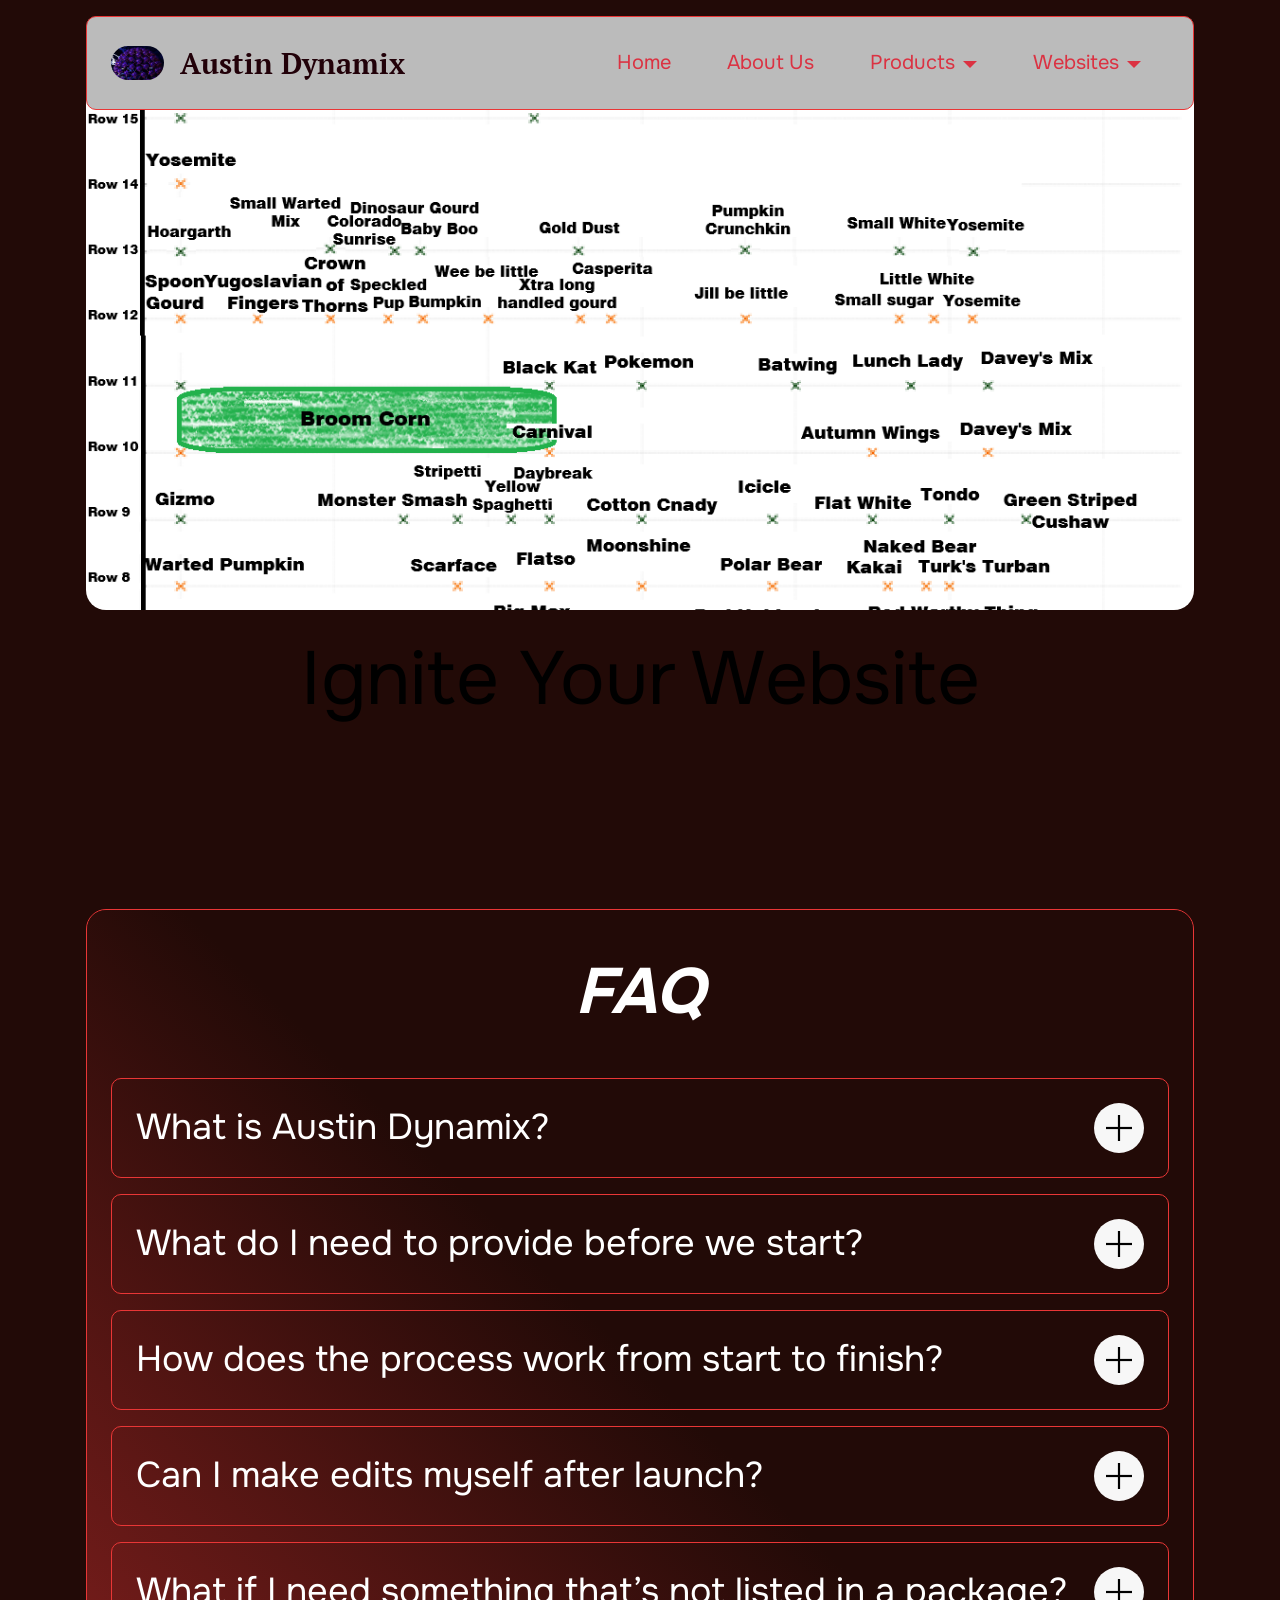
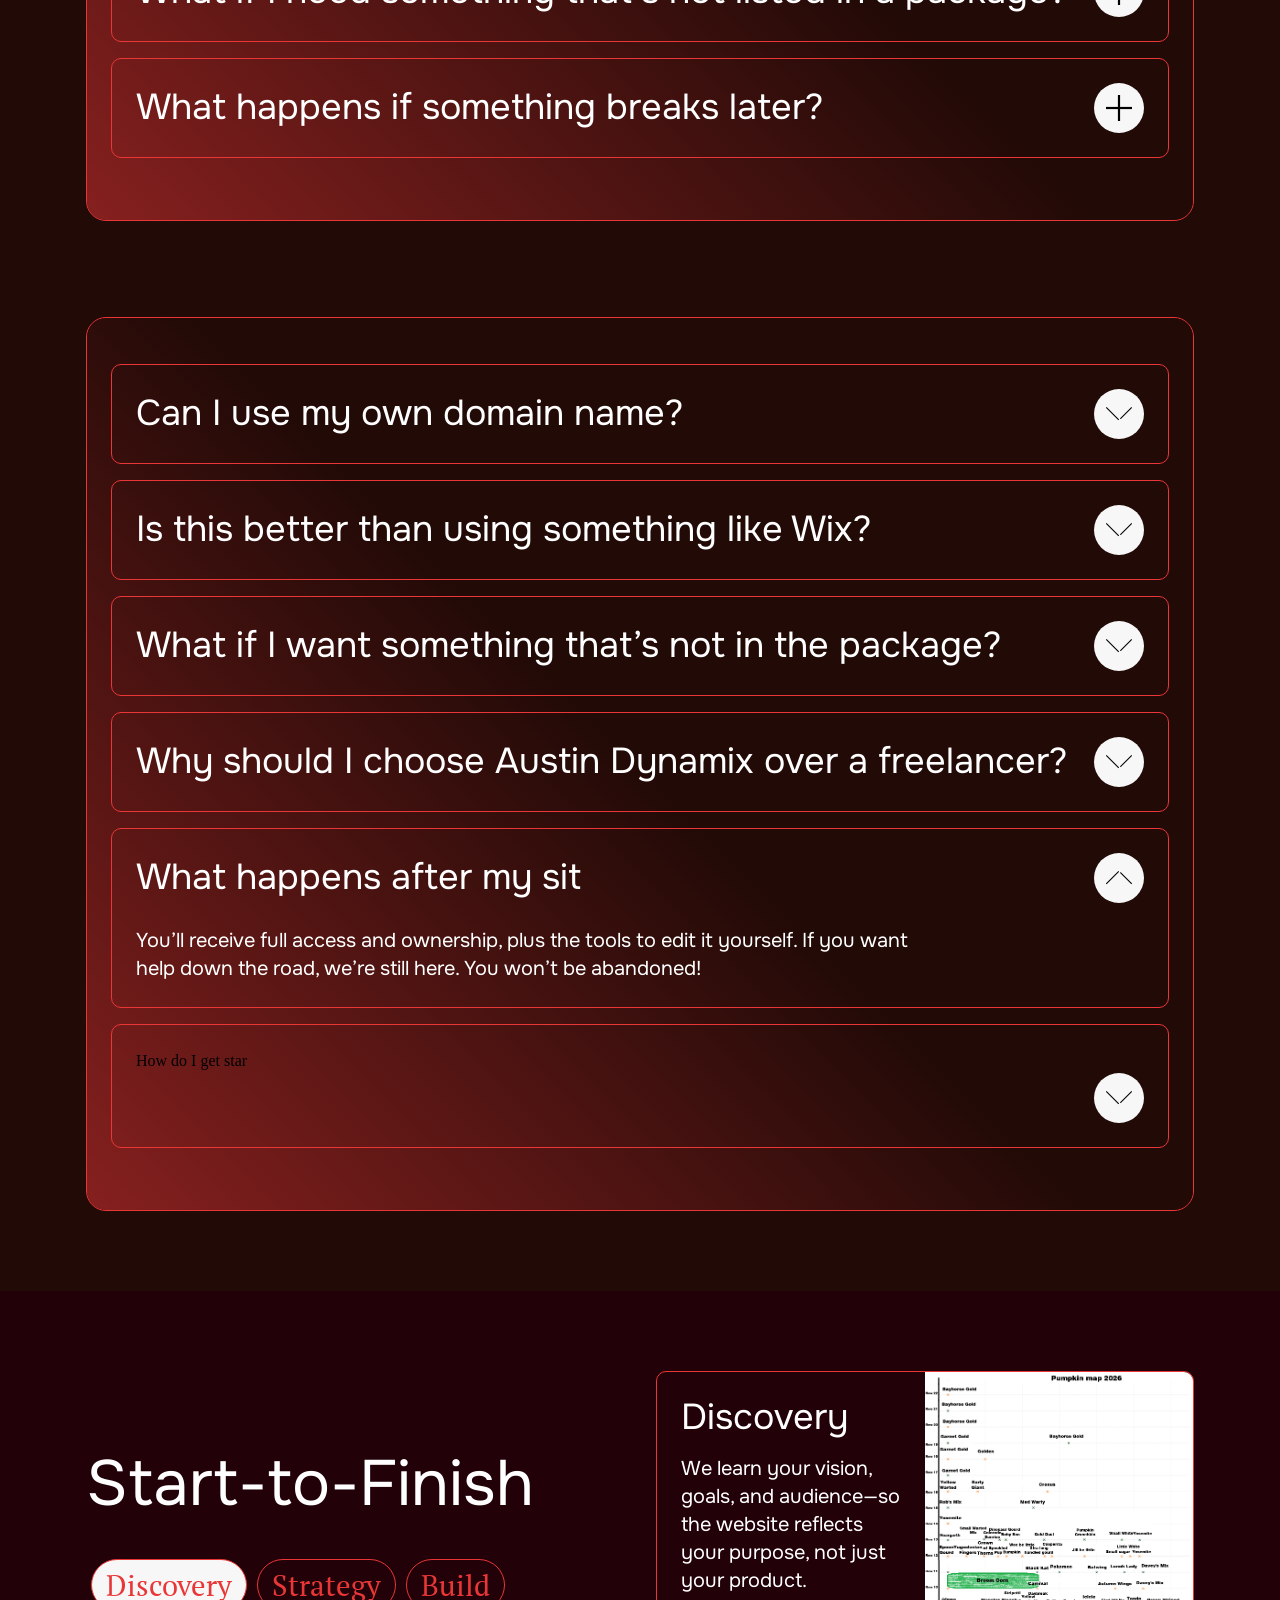
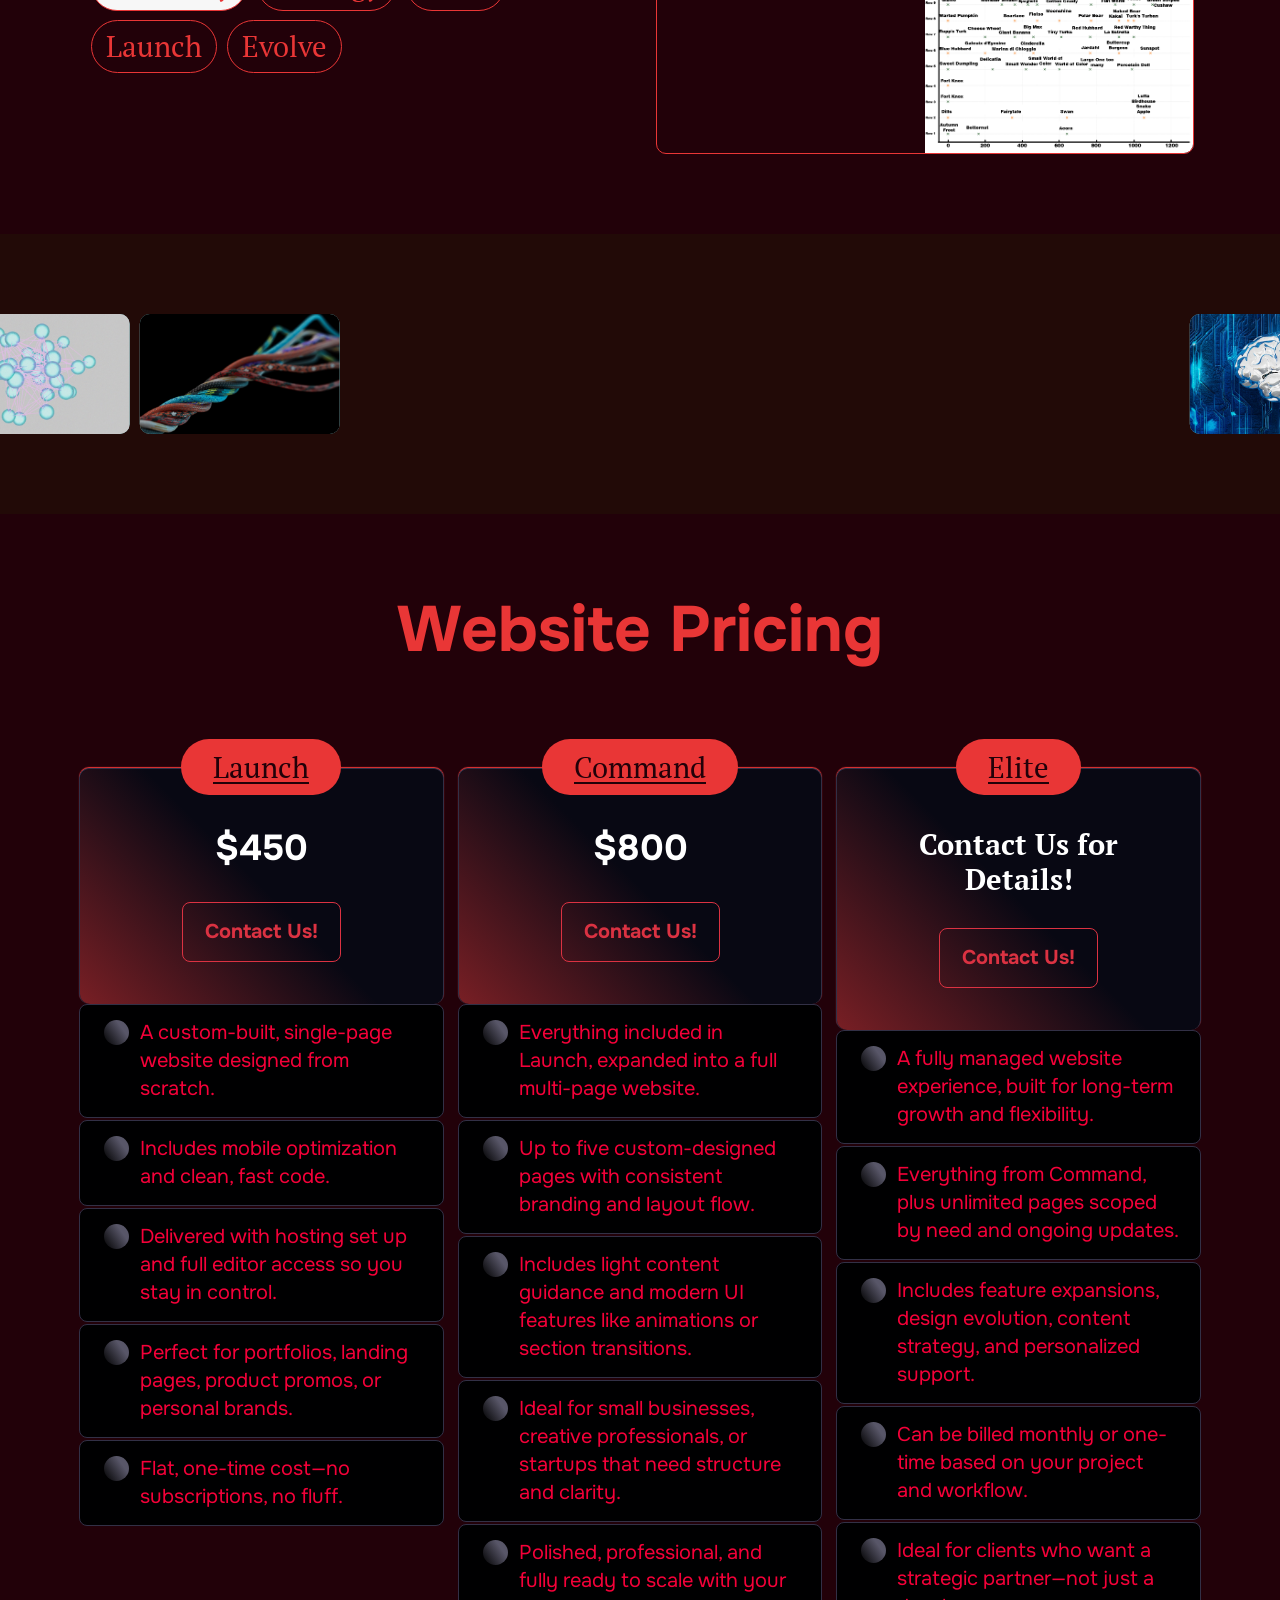
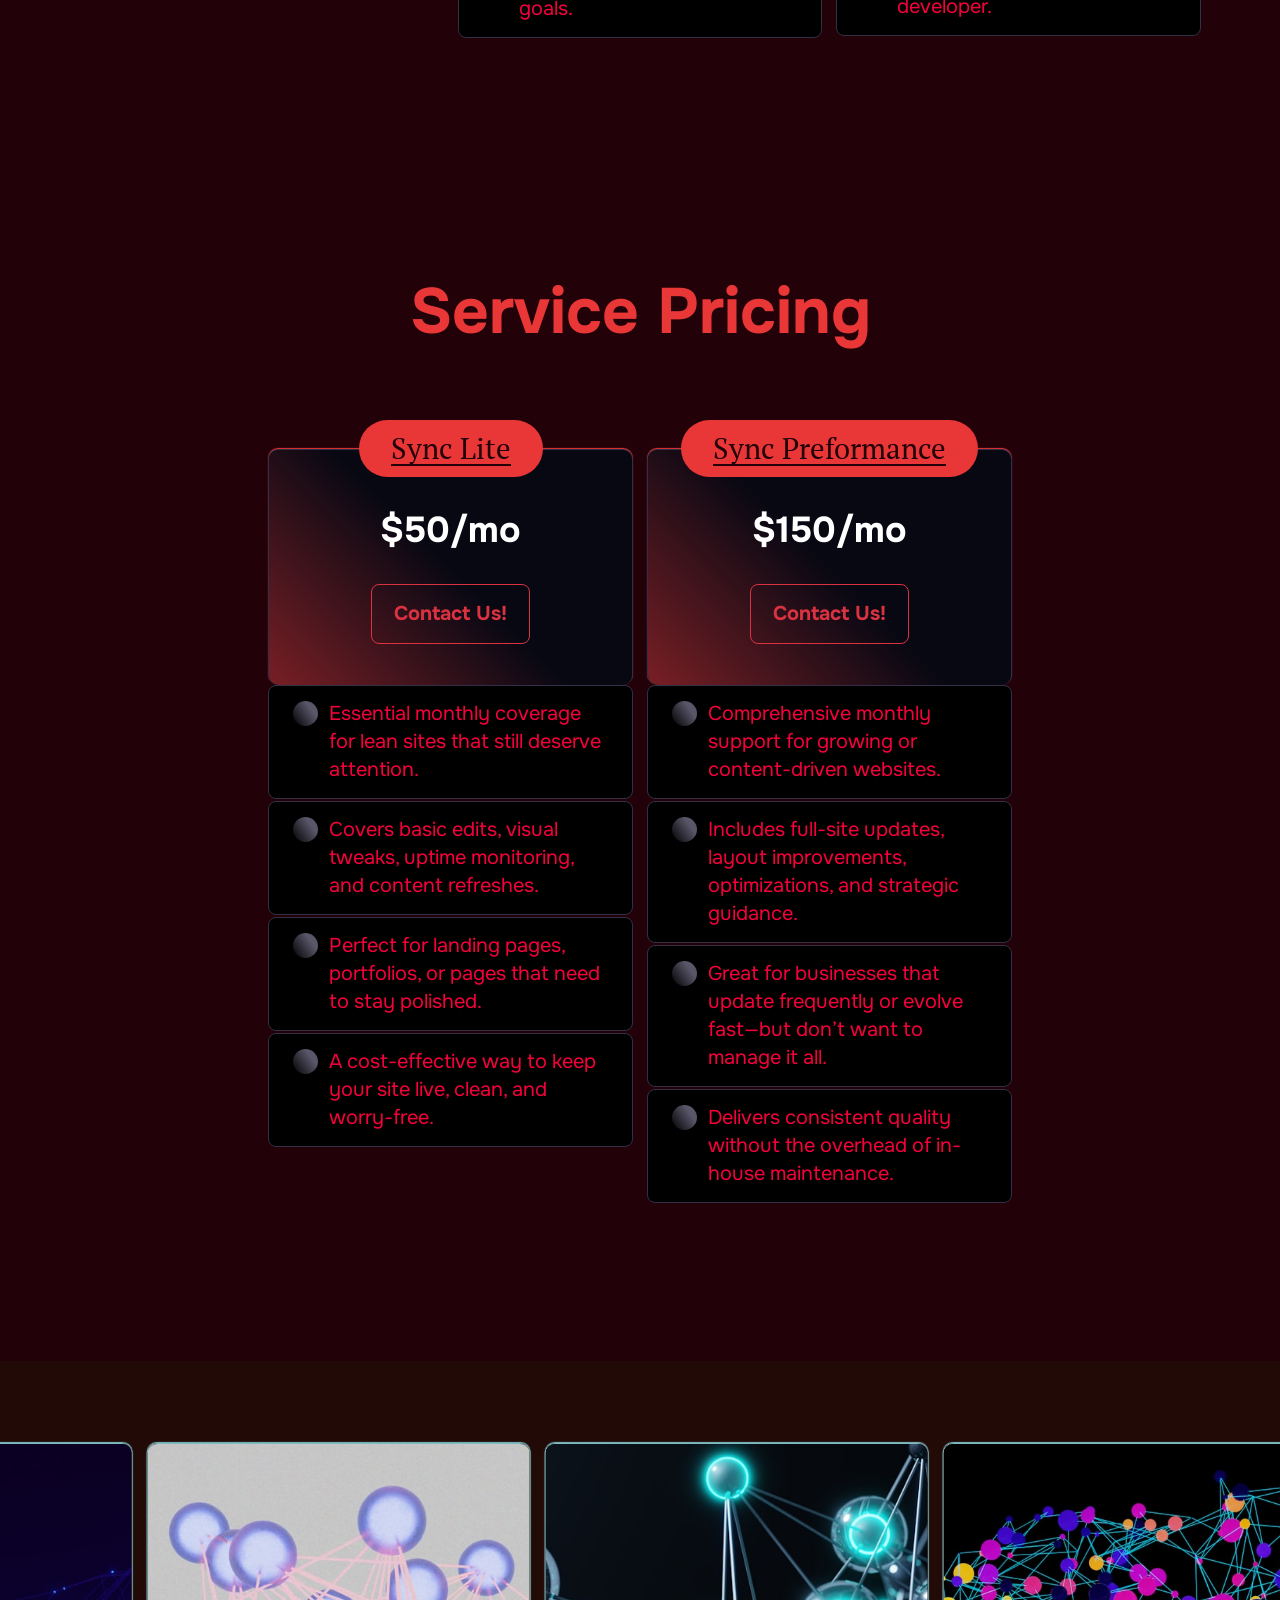
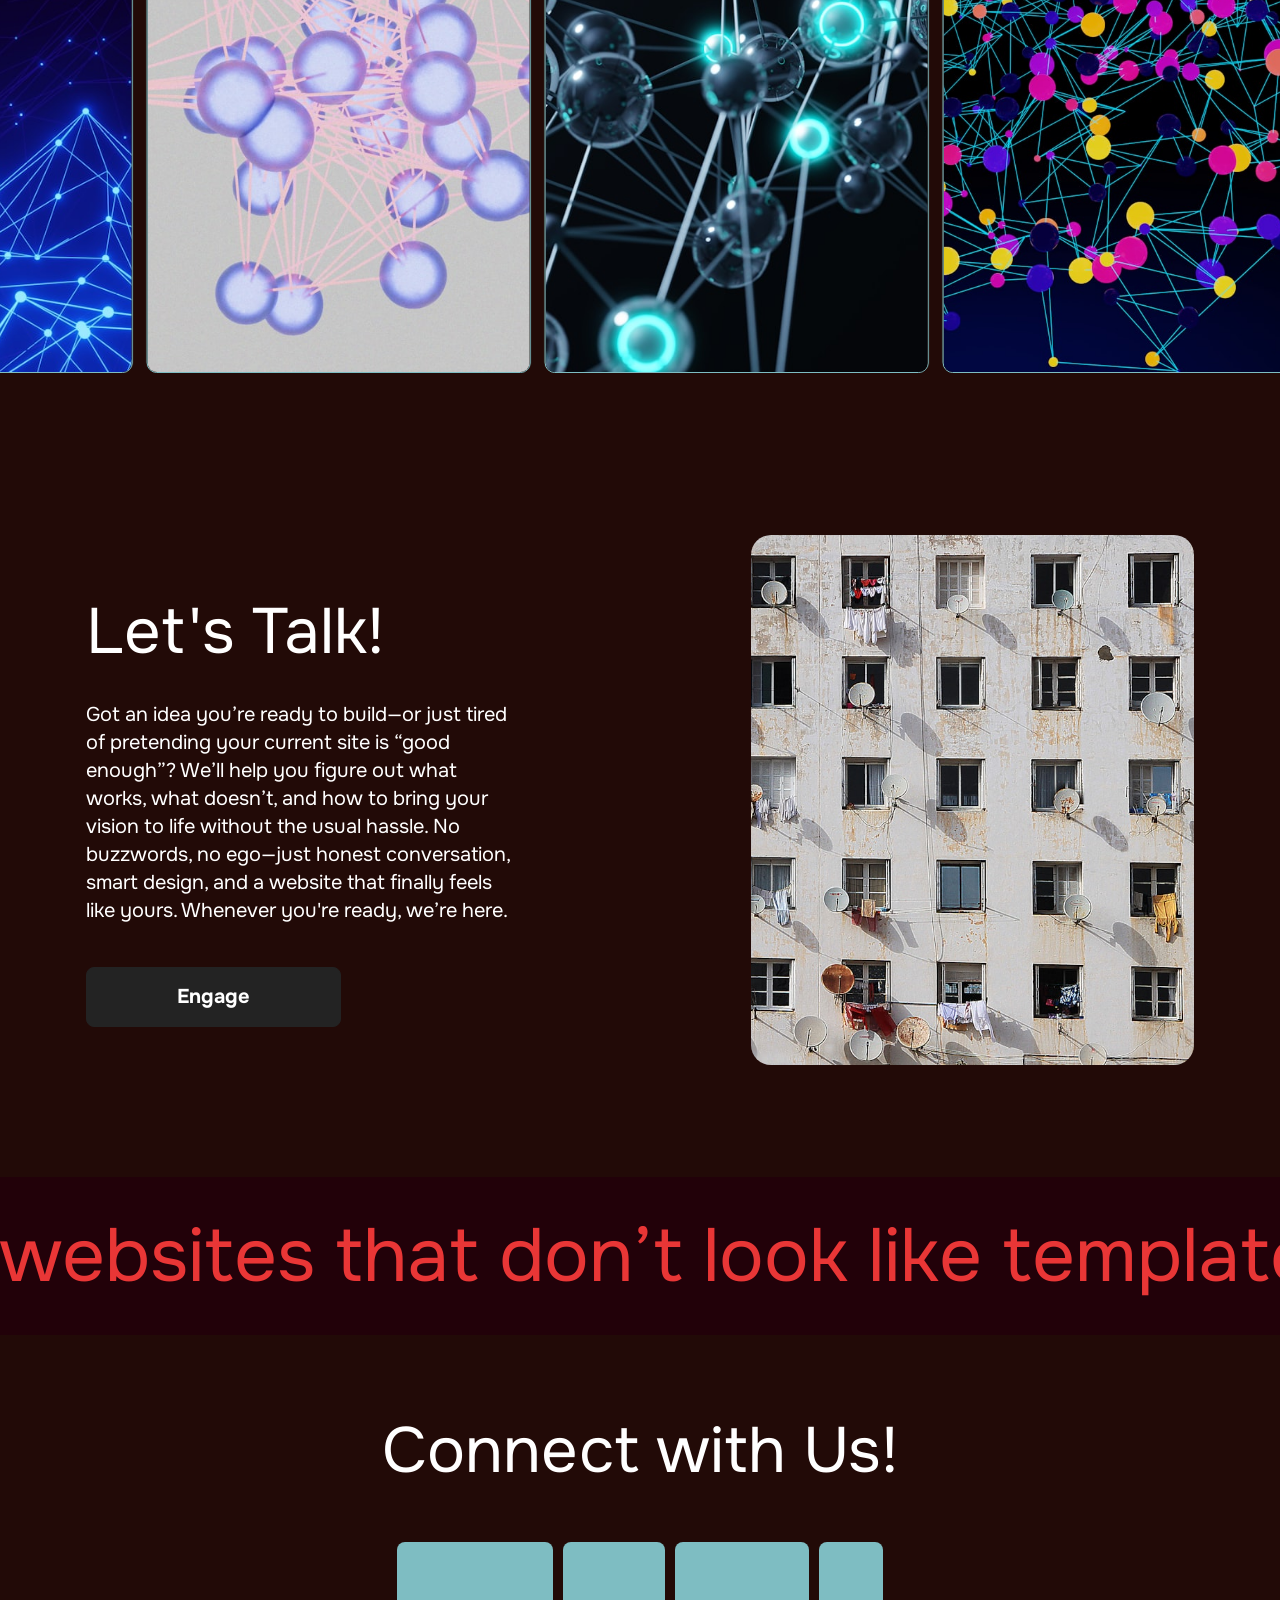
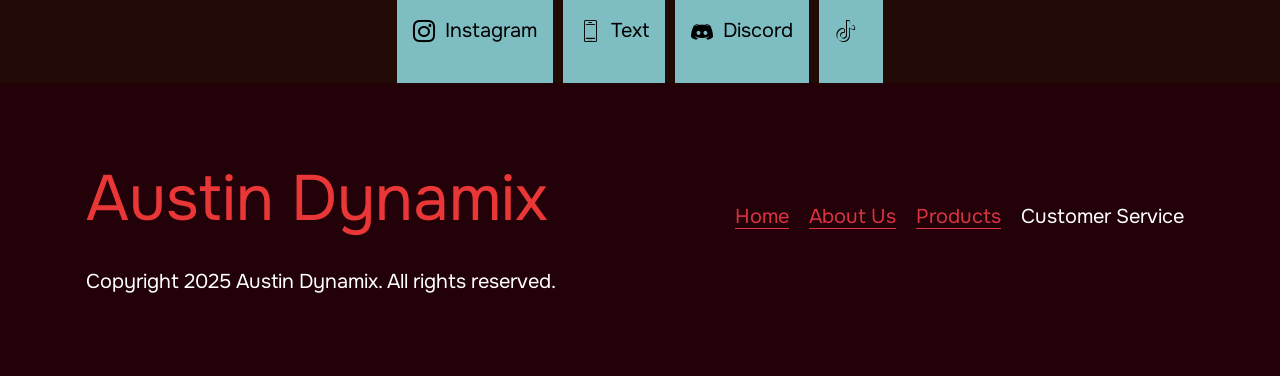
==== commit 6a60d7b7: "Commit from editor" ====
--- a/index.html
+++ b/index.html
@@ -1,4 +1,28 @@
 <html data-iframe-content="true" class="desktop mbr-site-loaded"><head>
+        <style>
+          html[data-iframe-content="true"], body[data-iframe-content="true"] {
+            background: inherit !important;
+            color: inherit !important;
+            font-family: inherit !important;
+            margin: inherit !important;
+            padding: inherit !important;
+            overflow: inherit !important;
+            min-height: inherit !important;
+          }
+        </style>
+      
+        <style>
+          html[data-iframe-content="true"], body[data-iframe-content="true"] {
+            background: inherit !important;
+            color: inherit !important;
+            font-family: inherit !important;
+            margin: inherit !important;
+            padding: inherit !important;
+            overflow: inherit !important;
+            min-height: inherit !important;
+          }
+        </style>
+      
         <style>
           html[data-iframe-content="true"], body[data-iframe-content="true"] {
             background: inherit !important;
@@ -222,9 +246,9 @@
   <link rel="stylesheet" href="assets/socicon/css/styles.css">
   <link rel="stylesheet" href="assets/theme/css/style.css">
   <link rel="stylesheet" href="https://fonts.googleapis.com/css2?family=Onest:wght@400;700&amp;display=swap&amp;display=swap" as="style" onload="this.onload=null;this.rel='stylesheet'">
-  <noscript>&amp;amp;amp;amp;amp;amp;amp;amp;amp;amp;amp;amp;amp;amp;amp;amp;lt;link rel="stylesheet" href="https://fonts.googleapis.com/css2?family=Onest:wght@400;700&amp;amp;amp;amp;amp;amp;amp;amp;amp;amp;amp;amp;amp;amp;amp;amp;amp;display=swap&amp;amp;amp;amp;amp;amp;amp;amp;amp;amp;amp;amp;amp;amp;amp;amp;amp;display=swap"&amp;amp;amp;amp;amp;amp;amp;amp;amp;amp;amp;amp;amp;amp;amp;amp;gt;</noscript>
+  <noscript>&amp;amp;amp;amp;amp;amp;amp;amp;amp;amp;amp;amp;amp;amp;amp;amp;amp;lt;link rel="stylesheet" href="https://fonts.googleapis.com/css2?family=Onest:wght@400;700&amp;amp;amp;amp;amp;amp;amp;amp;amp;amp;amp;amp;amp;amp;amp;amp;amp;amp;display=swap&amp;amp;amp;amp;amp;amp;amp;amp;amp;amp;amp;amp;amp;amp;amp;amp;amp;amp;display=swap"&amp;amp;amp;amp;amp;amp;amp;amp;amp;amp;amp;amp;amp;amp;amp;amp;amp;gt;</noscript>
   <link rel="stylesheet" href="https://fonts.googleapis.com/css?family=PT+Serif:400,400i,700,700i&amp;display=swap" as="style" onload="this.onload=null;this.rel='stylesheet'">
-  <noscript>&amp;amp;amp;amp;amp;amp;amp;amp;amp;amp;amp;amp;amp;amp;amp;amp;lt;link rel="stylesheet" href="https://fonts.googleapis.com/css?family=PT+Serif:400,400i,700,700i&amp;amp;amp;amp;amp;amp;amp;amp;amp;amp;amp;amp;amp;amp;amp;amp;amp;display=swap"&amp;amp;amp;amp;amp;amp;amp;amp;amp;amp;amp;amp;amp;amp;amp;amp;gt;</noscript>
+  <noscript>&amp;amp;amp;amp;amp;amp;amp;amp;amp;amp;amp;amp;amp;amp;amp;amp;amp;lt;link rel="stylesheet" href="https://fonts.googleapis.com/css?family=PT+Serif:400,400i,700,700i&amp;amp;amp;amp;amp;amp;amp;amp;amp;amp;amp;amp;amp;amp;amp;amp;amp;amp;display=swap"&amp;amp;amp;amp;amp;amp;amp;amp;amp;amp;amp;amp;amp;amp;amp;amp;amp;gt;</noscript>
   <link rel="preload" as="style" href="assets/mobirise/css/mbr-additional.css?v=OehXjs"><link rel="stylesheet" href="assets/mobirise/css/mbr-additional.css?v=OehXjs" type="text/css">
 
   
@@ -566,8 +590,8 @@
                             <li class="nav-item first mbr-fonts-style"><a class="nav-link show mbr-fonts-style display-7" role="tab" data-toggle="tab" data-bs-toggle="tab" href="#features-10-uSG4uEKgMo_tab0" aria-selected="false">Discovery</a></li>
                             <li class="nav-item"><a class="nav-link mbr-fonts-style display-7" role="tab" data-toggle="tab" data-bs-toggle="tab" href="#features-10-uSG4uEKgMo_tab1" aria-selected="false">Strategy</a></li>
                             <li class="nav-item"><a class="nav-link mbr-fonts-style display-7" role="tab" data-toggle="tab" data-bs-toggle="tab" href="#features-10-uSG4uEKgMo_tab2" aria-selected="false">Build</a></li>
-                            <li class="nav-item"><a class="nav-link mbr-fonts-style display-7 active" role="tab" data-toggle="tab" data-bs-toggle="tab" href="#features-10-uSG4uEKgMo_tab3" aria-selected="true">Launch</a></li>
-                            <li class="nav-item"><a class="nav-link mbr-fonts-style display-7" role="tab" data-toggle="tab" data-bs-toggle="tab" href="#features-10-uSG4uEKgMo_tab4" aria-selected="true">Evolve</a></li>
+                            <li class="nav-item"><a class="nav-link mbr-fonts-style display-7" role="tab" data-toggle="tab" data-bs-toggle="tab" href="#features-10-uSG4uEKgMo_tab3" aria-selected="false">Launch</a></li>
+                            <li class="nav-item"><a class="nav-link mbr-fonts-style display-7 active" role="tab" data-toggle="tab" data-bs-toggle="tab" href="#features-10-uSG4uEKgMo_tab4" aria-selected="true">Evolve</a></li>
                             
                         </ul>
                     </div>
@@ -597,7 +621,7 @@
                                 </div>
                             </div>
                             <div class="image-wrap">
-                                <img src="assets/images/photo-1678957949479-b1e876bee3f1.jpeg" alt="">
+                                <div style="margin: 20px 0px; text-align: center;"><iframe src="https://docs.google.com/forms/d/e/1FAIpQLSebx5Cozwlh2lOhnttSBEOuH8IRihwQE7_ucNrhu00yuEH6Sw/viewform?embedded=true" style="width: 100%; height: 500px; border: medium; display: block; margin: 0px auto; box-sizing: border-box; max-width: 100%;" data-editor-src="https://docs.google.com/forms/d/e/1FAIpQLSebx5Cozwlh2lOhnttSBEOuH8IRihwQE7_ucNrhu00yuEH6Sw/viewform?embedded=true"></iframe></div>
                             </div>
                         </div>
                     </div>
@@ -610,11 +634,11 @@
                                 </div>
                             </div>
                             <div class="image-wrap">
-                                <div style="margin: 20px 0px; text-align: center;"><iframe src="https://docs.google.com/forms/d/e/1FAIpQLSebx5Cozwlh2lOhnttSBEOuH8IRihwQE7_ucNrhu00yuEH6Sw/viewform?usp=header&amp;%3B%3Bembedded=true&amp;%3Bembedded=true&amp;embedded=true" width="100%" height="500px" frameborder="0" marginheight="0" marginwidth="0" style="width: 100%; height: 800px; border: medium; display: block; margin: 0px auto; box-sizing: border-box; max-width: 100%;" data-editor-src="https://docs.google.com/forms/d/e/1FAIpQLSebx5Cozwlh2lOhnttSBEOuH8IRihwQE7_ucNrhu00yuEH6Sw/viewform?usp=header&amp;%3B%3Bembedded=true&amp;%3Bembedded=true&amp;embedded=true"></iframe>Loading…Loading…Loading…</div>
-                            </div>
-                        </div>
-                    </div>
-                    <div id="features-10-uSG4uEKgMo_tab3" class="tab-pane active" role="tabpanel">
+                                <div style="margin: 20px 0px; text-align: center;"><iframe src="https://docs.google.com/forms/d/e/1FAIpQLSebx5Cozwlh2lOhnttSBEOuH8IRihwQE7_ucNrhu00yuEH6Sw/viewform?usp=header&amp;%3B%3B%3Bembedded=true&amp;%3B%3Bembedded=true&amp;%3Bembedded=true&amp;embedded=true" width="100%" height="500px" frameborder="0" marginheight="0" marginwidth="0" style="width: 100%; height: 800px; border: medium; display: block; margin: 0px auto; box-sizing: border-box; max-width: 100%;" data-editor-src="https://docs.google.com/forms/d/e/1FAIpQLSebx5Cozwlh2lOhnttSBEOuH8IRihwQE7_ucNrhu00yuEH6Sw/viewform?usp=header&amp;%3B%3B%3Bembedded=true&amp;%3B%3Bembedded=true&amp;%3Bembedded=true&amp;embedded=true"></iframe>Loading…Loading…Loading…</div>
+                            </div>
+                        </div>
+                    </div>
+                    <div id="features-10-uSG4uEKgMo_tab3" class="tab-pane" role="tabpanel">
                         <div class="item-content ">
                             <div class="text-wrapper">
                                 <h4 class="item-title mbr-fonts-style display-5">Launch</h4>
@@ -627,7 +651,7 @@
                             </div><div style="margin: 20px 0px; text-align: center;"><iframe src="https://docs.google.com/forms/d/e/1FAIpQLSebx5Cozwlh2lOhnttSBEOuH8IRihwQE7_ucNrhu00yuEH6Sw/viewform?embedded=true" style="width: 100%; height: 200px; border: medium; display: block; margin: 0px auto; box-sizing: border-box; max-width: 100%;" data-editor-src="https://docs.google.com/forms/d/e/1FAIpQLSebx5Cozwlh2lOhnttSBEOuH8IRihwQE7_ucNrhu00yuEH6Sw/viewform?embedded=true"></iframe></div>
                         </div>
                     </div>
-                    <div id="features-10-uSG4uEKgMo_tab4" class="tab-pane" role="tabpanel">
+                    <div id="features-10-uSG4uEKgMo_tab4" class="tab-pane active" role="tabpanel">
                         <div class="item-content ">
                             <div class="text-wrapper">
                                 <h4 class="item-title mbr-fonts-style display-5">Evolve</h4>
@@ -636,7 +660,7 @@
                                 </div>
                             </div>
                             <div class="image-wrap">
-                                <img src="assets/images/photo-1603121144201-1b7f945a0c92.jpeg" alt="">
+                                <div style="margin: 20px 0px; text-align: center;"><iframe src="https://docs.google.com/forms/d/e/1FAIpQLSebx5Cozwlh2lOhnttSBEOuH8IRihwQE7_ucNrhu00yuEH6Sw/viewform?embedded=true" style="width: 100%; height: 1000px; border: medium; display: block; margin: 0px auto; box-sizing: border-box; max-width: 100%;" data-editor-src="https://docs.google.com/forms/d/e/1FAIpQLSebx5Cozwlh2lOhnttSBEOuH8IRihwQE7_ucNrhu00yuEH6Sw/viewform?embedded=true"></iframe></div>
                             </div>
                         </div>
                     </div>
@@ -659,8 +683,8 @@
             <div class="col-12">
                 <div class="embla" data-skip-snaps="true" data-align="center" data-contain-scroll="trimSnaps" data-loop="true" data-auto-play="true" data-auto-play-interval="3" data-draggable="true">
                     <div class="embla__viewport is-draggable">
-                        <div class="embla__container" style="transform: translate3d(-138.142%, 0px, 0px);">
-                            <div class="embla__slide slider-image item is-selected" style="margin-left: 5px; margin-right: 5px; left: 171.379%;">
+                        <div class="embla__container" style="transform: translate3d(-167.602%, 0px, 0px);">
+                            <div class="embla__slide slider-image item is-selected" style="margin-left: 5px; margin-right: 5px; left: 208.358%;">
                                 <div class="slide-content">
                                     <div class="item-wrapper">
                                         <div class="item-img">
@@ -669,7 +693,7 @@
                                     </div>
                                 </div>
                             </div>
-                            <div class="embla__slide slider-image item is-selected" style="margin-left: 5px; margin-right: 5px; left: 171.379%;">
+                            <div class="embla__slide slider-image item is-selected" style="margin-left: 5px; margin-right: 5px; left: 208.358%;">
                                 <div class="slide-content">
                                     <div class="item-wrapper">
                                         <div class="item-img">
@@ -678,7 +702,7 @@
                                     </div>
                                 </div>
                             </div>
-                            <div class="embla__slide slider-image item is-selected" style="margin-left: 5px; margin-right: 5px; left: 171.379%;">
+                            <div class="embla__slide slider-image item is-selected" style="margin-left: 5px; margin-right: 5px; left: 208.358%;">
                                 <div class="slide-content">
                                     <div class="item-wrapper">
                                         <div class="item-img">
@@ -687,7 +711,7 @@
                                     </div>
                                 </div>
                             </div>
-                            <div class="embla__slide slider-image item" style="margin-left: 5px; margin-right: 5px; left: 208.358%;">
+                            <div class="embla__slide slider-image item is-selected" style="margin-left: 5px; margin-right: 5px; left: 208.358%;">
                                 <div class="slide-content">
                                     <div class="item-wrapper">
                                         <div class="item-img">
@@ -696,7 +720,7 @@
                                     </div>
                                 </div>
                             </div>
-                            <div class="embla__slide slider-image item" style="margin-left: 5px; margin-right: 5px; left: 208.358%;">
+                            <div class="embla__slide slider-image item" style="margin-left: 5px; margin-right: 5px; left: 0%;">
                                 <div class="slide-content">
                                     <div class="item-wrapper">
                                         <div class="item-img">
@@ -705,7 +729,7 @@
                                     </div>
                                 </div>
                             </div>
-                            <div class="embla__slide slider-image item is-selected" style="margin-left: 5px; margin-right: 5px; left: 208.358%;">
+                            <div class="embla__slide slider-image item" style="margin-left: 5px; margin-right: 5px; left: 0%;">
                                 <div class="slide-content">
                                     <div class="item-wrapper">
                                         <div class="item-img">
@@ -723,7 +747,7 @@
                                     </div>
                                 </div>
                             </div>
-                            <div class="embla__slide slider-image item is-selected" style="margin-left: 5px; margin-right: 5px;">
+                            <div class="embla__slide slider-image item" style="margin-left: 5px; margin-right: 5px;">
                                 <div class="slide-content">
                                     <div class="item-wrapper">
                                         <div class="item-img">
@@ -741,7 +765,7 @@
                                     </div>
                                 </div>
                             </div>
-                            <div class="embla__slide slider-image item is-selected" style="margin-left: 5px; margin-right: 5px; left: -36.9799%;">
+                            <div class="embla__slide slider-image item" style="margin-left: 5px; margin-right: 5px; left: 0%;">
                                 <div class="slide-content">
                                     <div class="item-wrapper">
                                         <div class="item-img">
@@ -994,7 +1018,7 @@
 
   <div class="container-fluid">
 
-      <div class="loop-container" style="position: relative; display: inline-flex; white-space: nowrap; transform: translateX(-53.64%);">
+      <div class="loop-container" style="position: relative; display: inline-flex; white-space: nowrap; transform: translateX(-67.71%);">
         <div class="item display-1" data-linewords="Custom websites that don’t look like templates, built for your brand, fully editable, mobile-optimized, designed to scale, one-on-one collaboration — no fluff, no subscriptions, just clean, professional results." data-direction="-1" data-speed="0.03">Custom websites that don’t look like templates, built for your brand, fully editable, mobile-optimized, designed to scale, one-on-one collaboration — no fluff, no subscriptions, just clean, professional results.&nbsp;</div>
         <div class="item display-1" data-linewords="Custom websites that don’t look like templates, built for your brand, fully editable, mobile-optimized, designed to scale, one-on-one collaboration — no fluff, no subscriptions, just clean, professional results." data-direction="-1" data-speed="0.03" style="position: absolute; left: 100%;">Custom websites that don’t look like templates, built for your brand, fully editable, mobile-optimized, designed to scale, one-on-one collaboration — no fluff, no subscriptions, just clean, professional results.&nbsp;</div>
       </div>
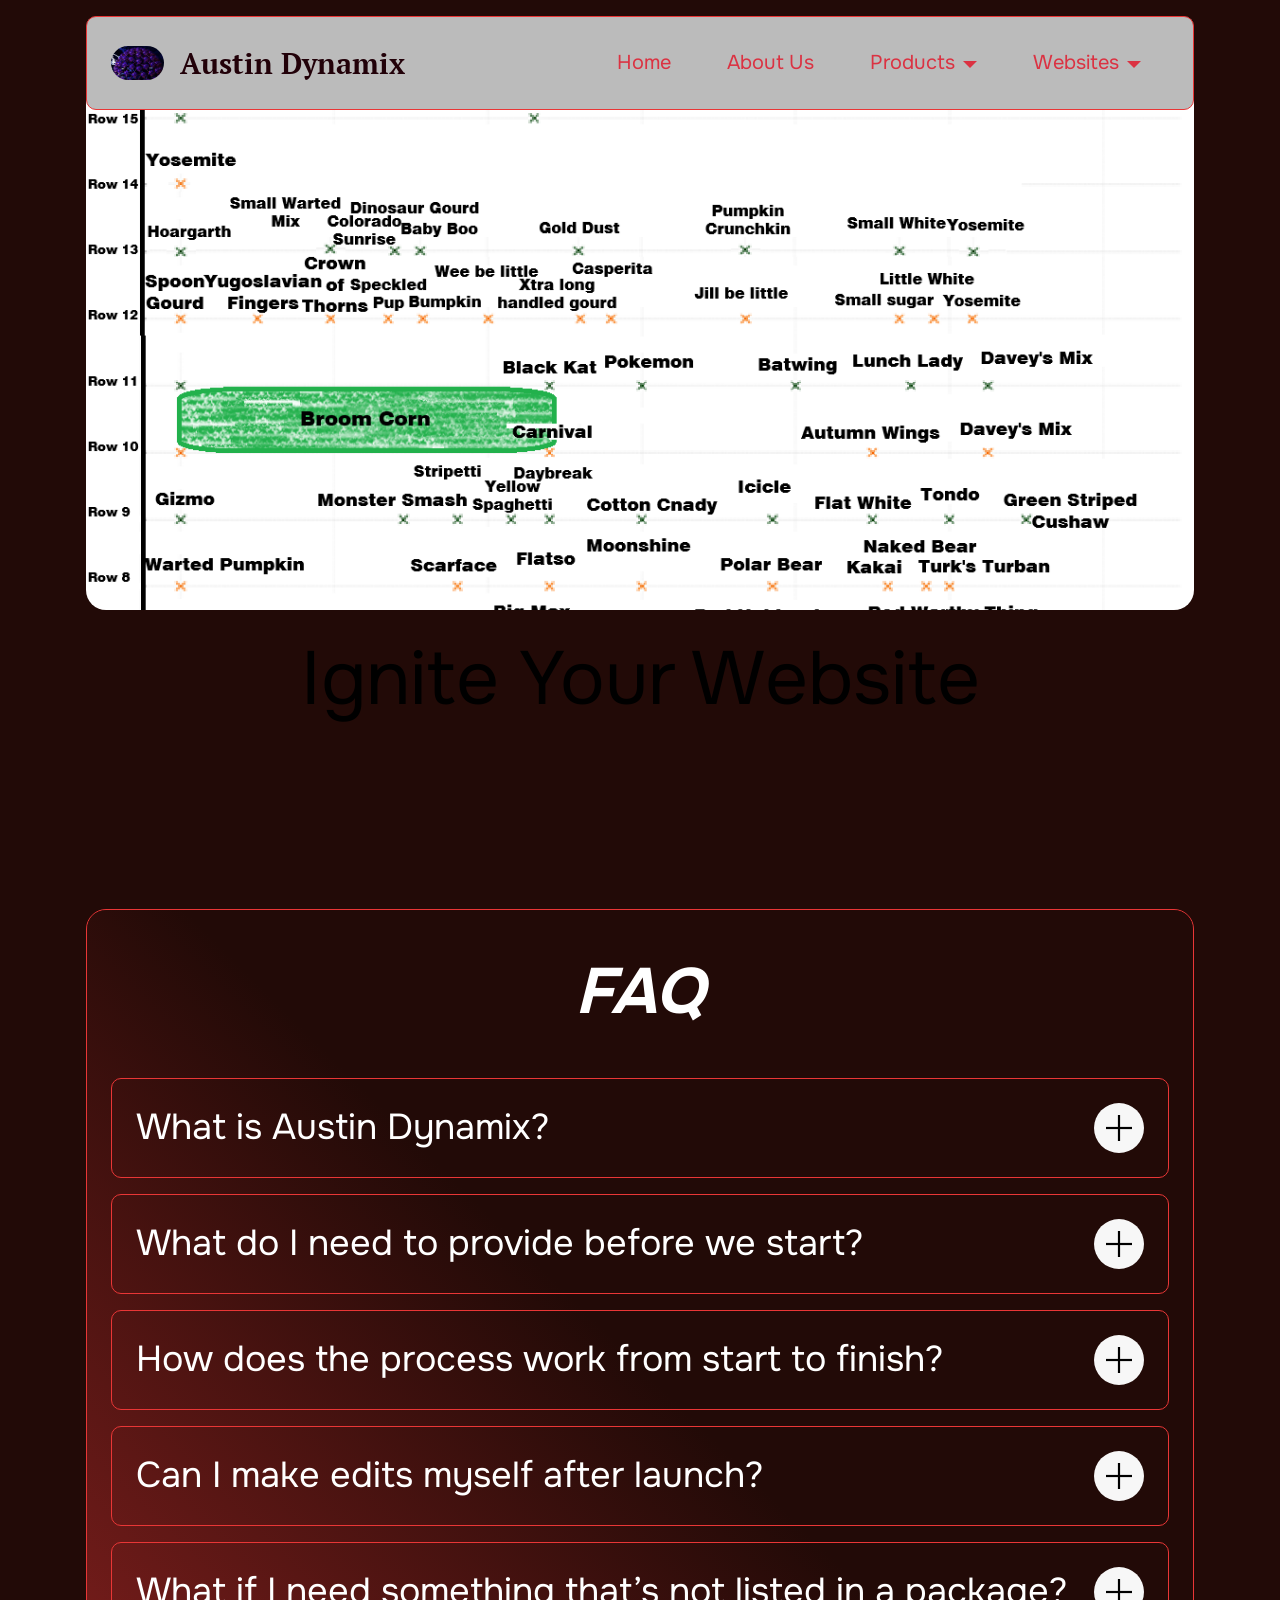
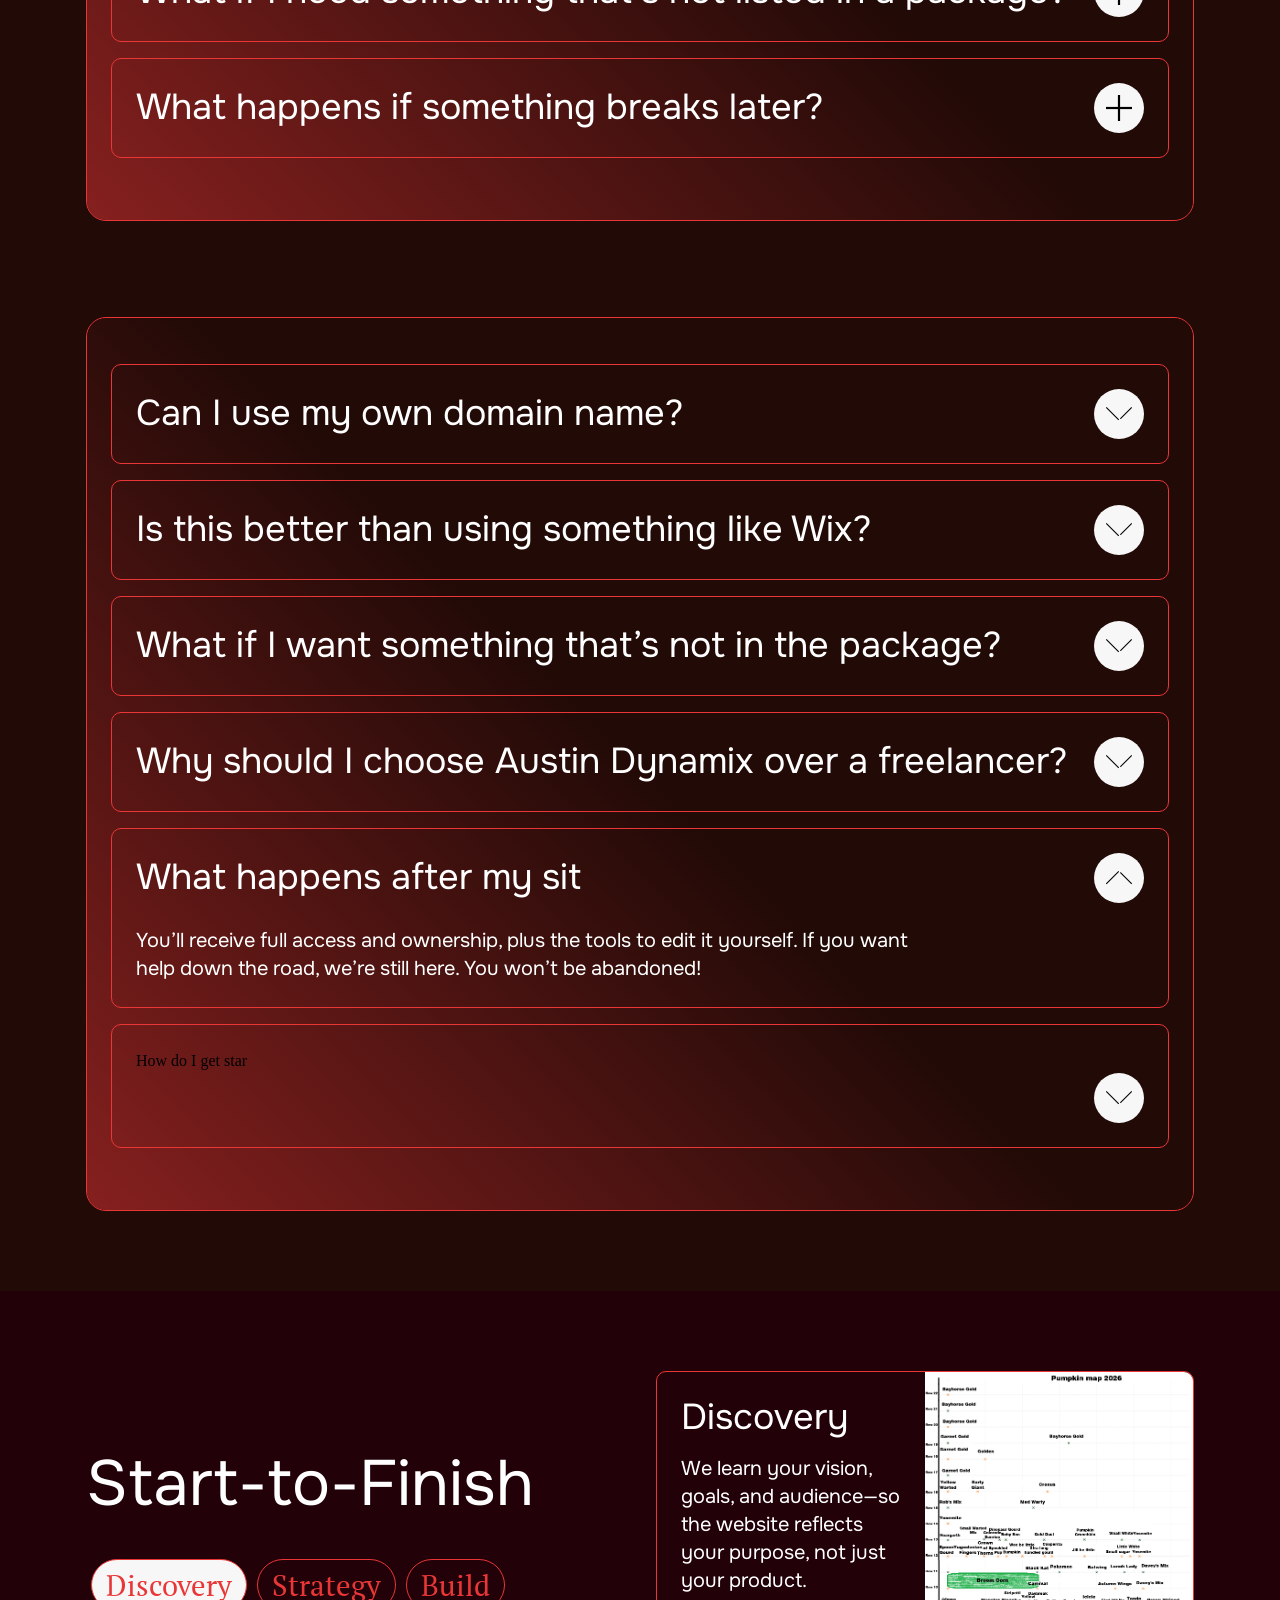
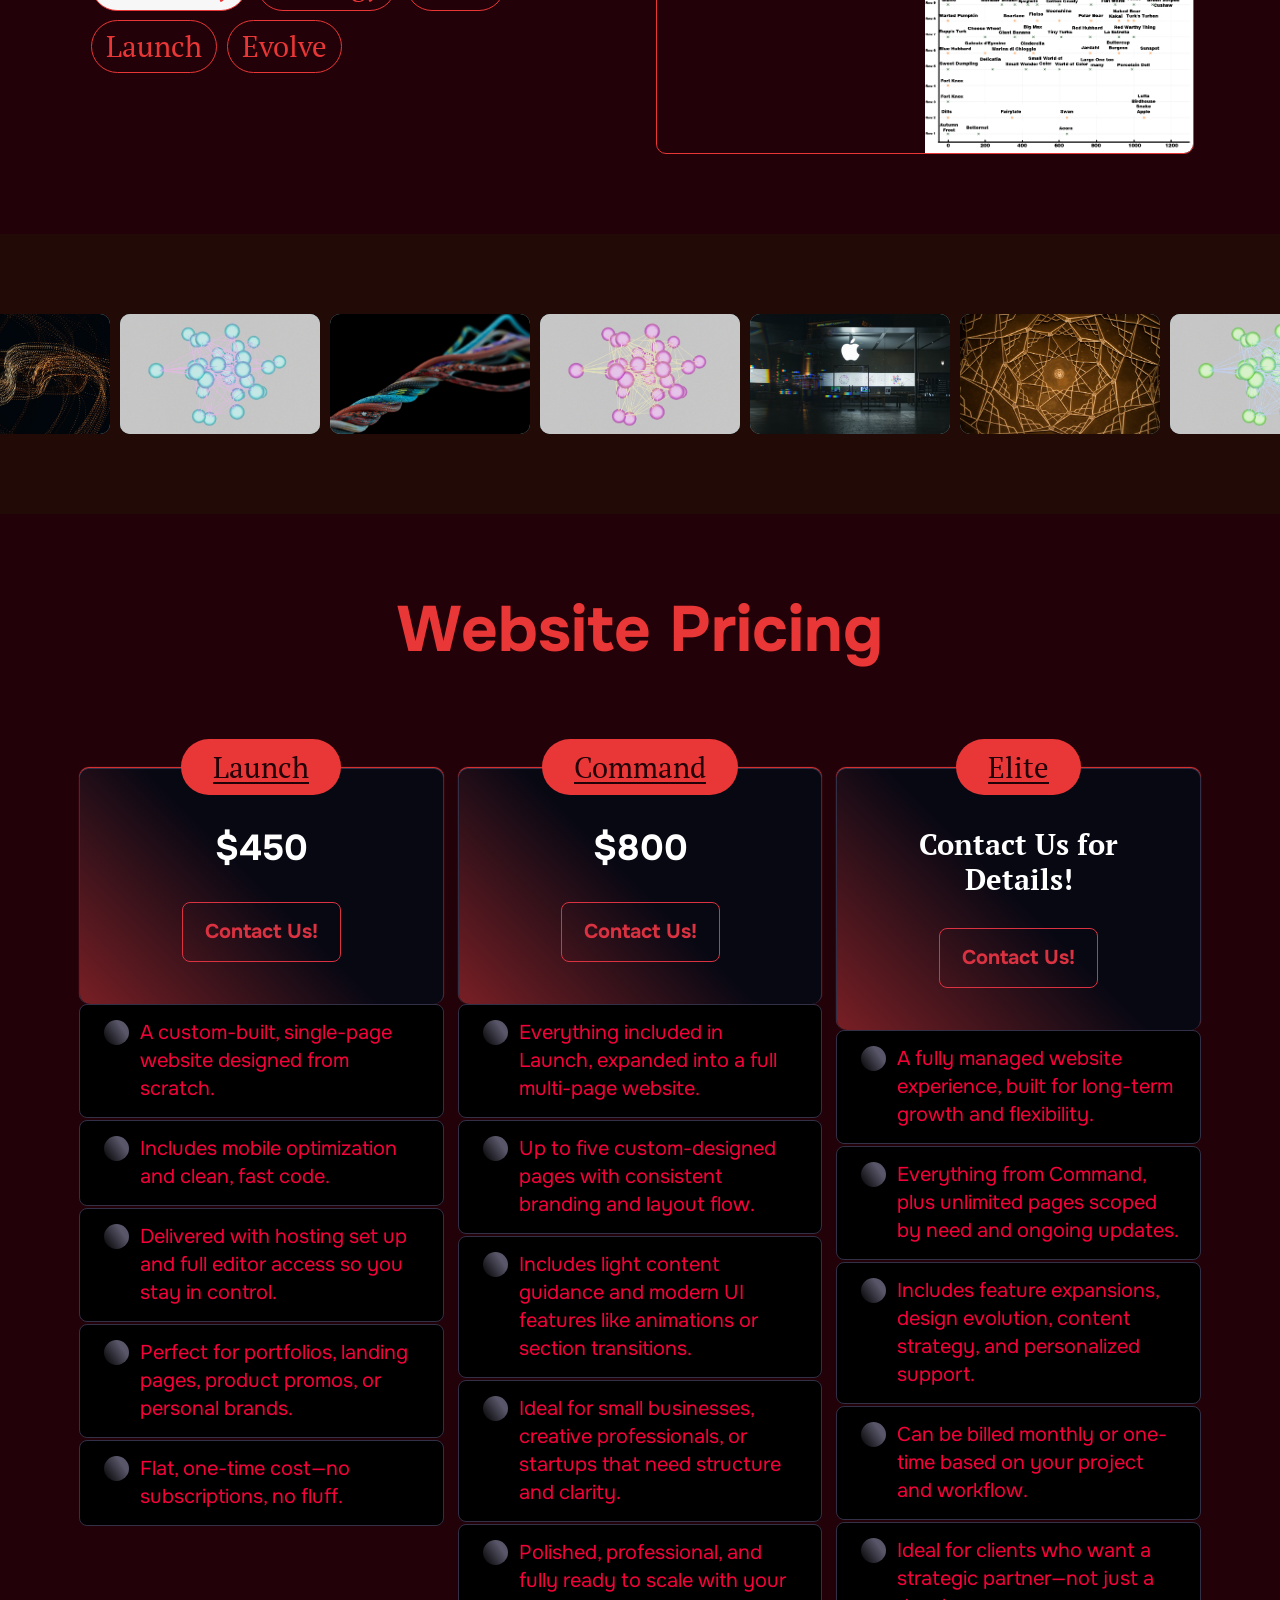
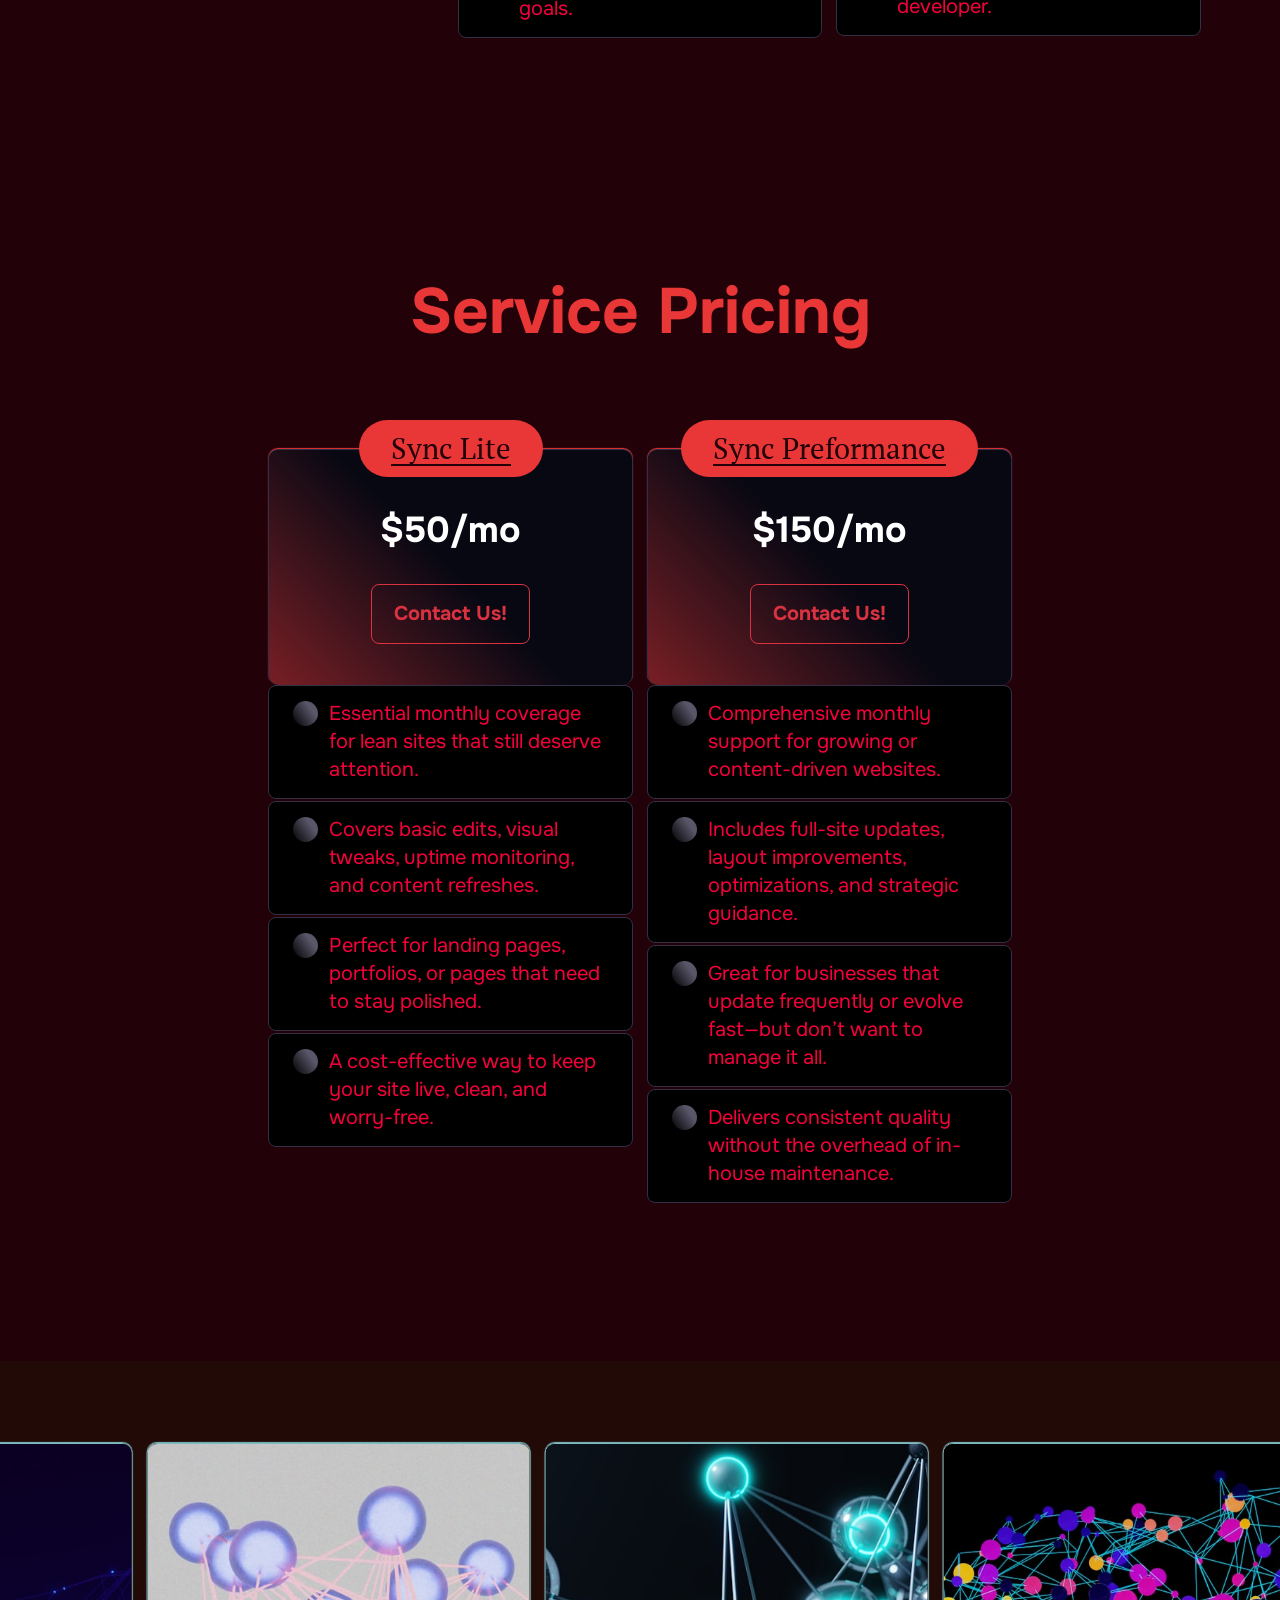
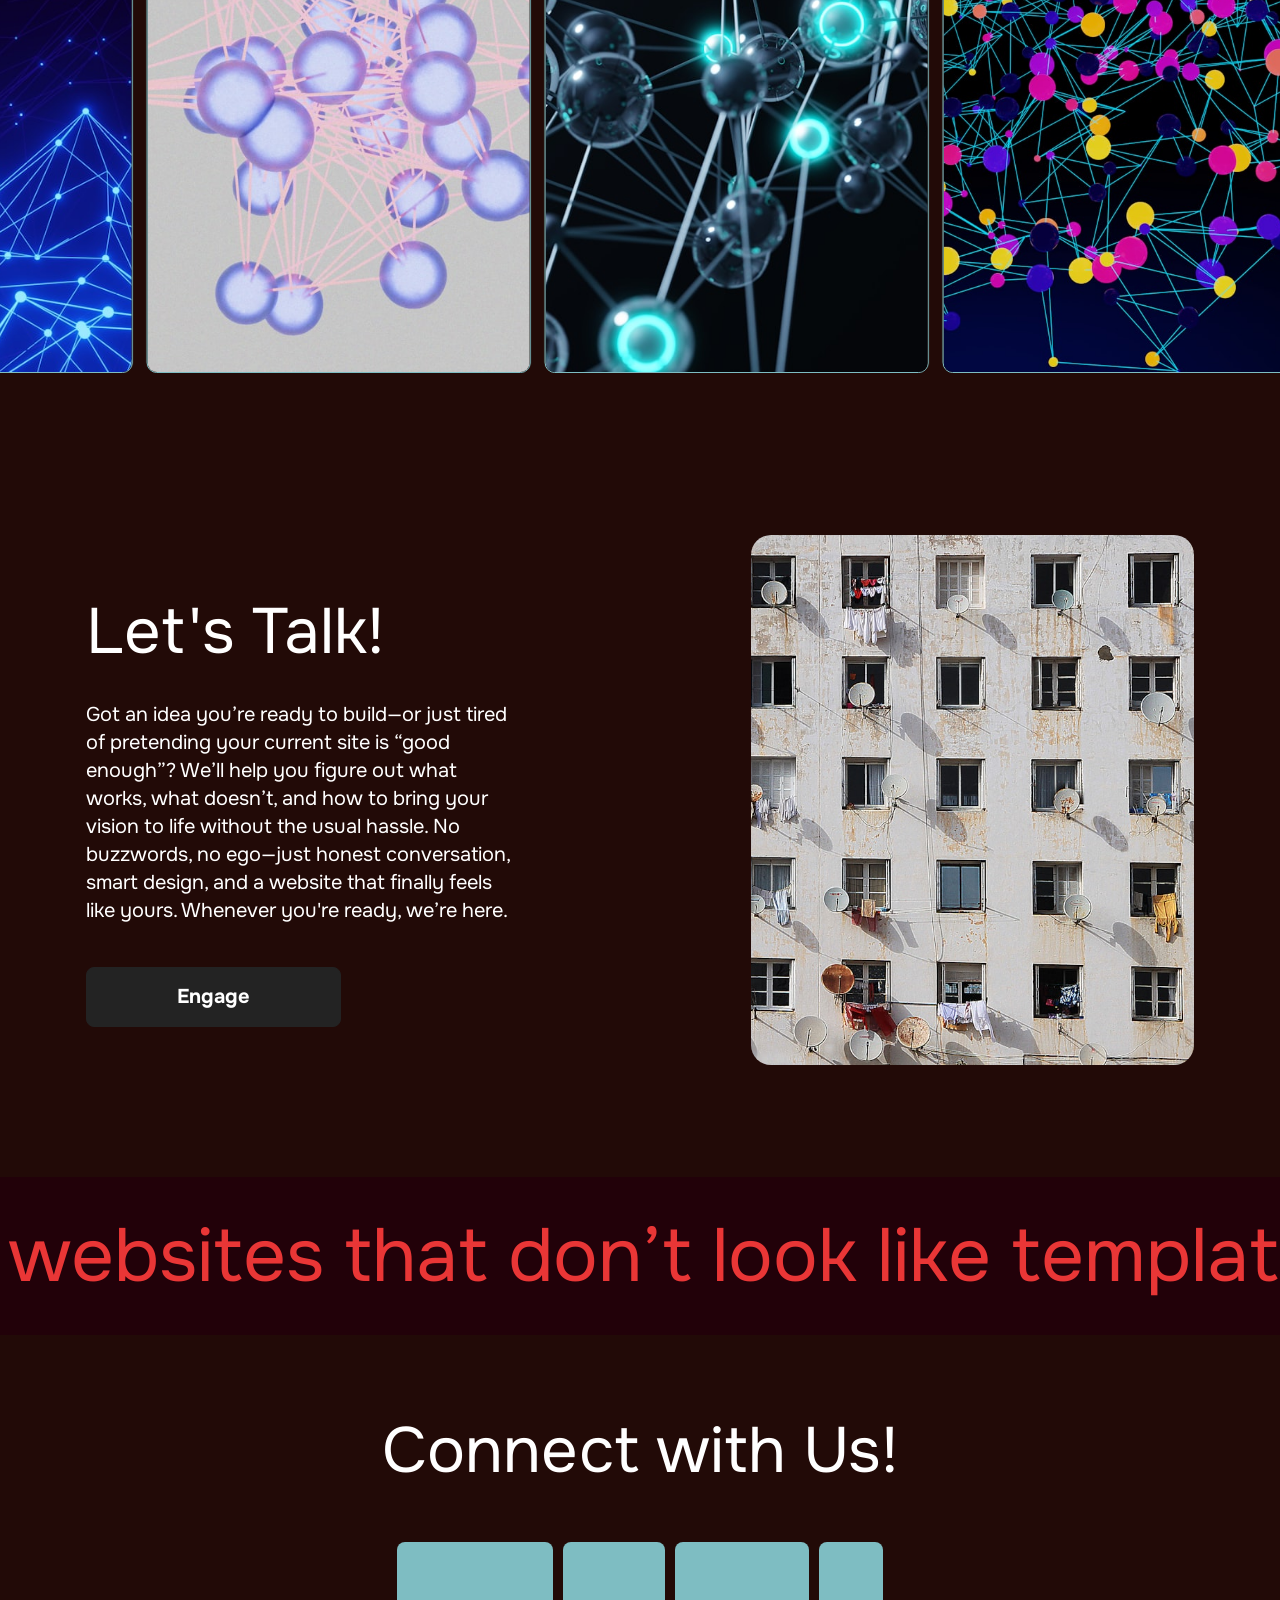
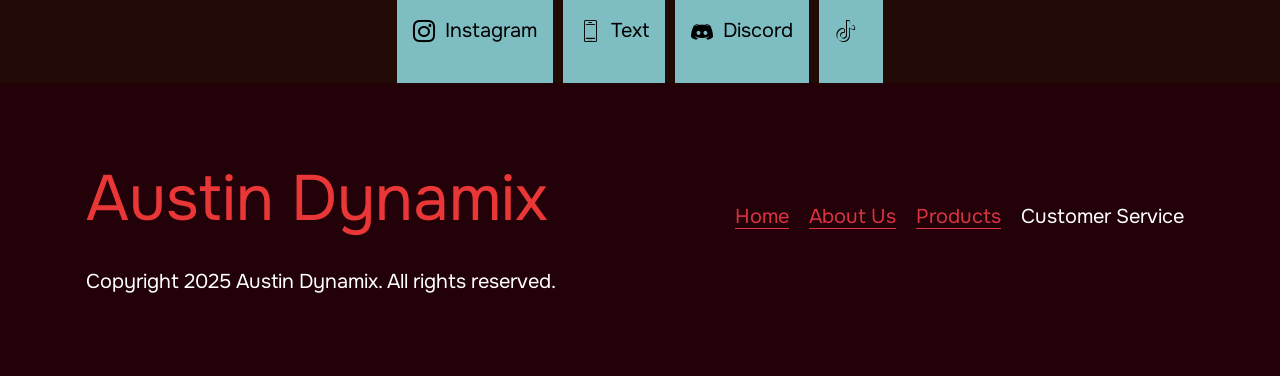
==== commit 8ef77b81: "Commit from editor" ====
--- a/index.html
+++ b/index.html
@@ -1,4 +1,16 @@
 <html data-iframe-content="true" class="desktop mbr-site-loaded"><head>
+        <style>
+          html[data-iframe-content="true"], body[data-iframe-content="true"] {
+            background: inherit !important;
+            color: inherit !important;
+            font-family: inherit !important;
+            margin: inherit !important;
+            padding: inherit !important;
+            overflow: inherit !important;
+            min-height: inherit !important;
+          }
+        </style>
+      
         <style>
           html[data-iframe-content="true"], body[data-iframe-content="true"] {
             background: inherit !important;
@@ -246,9 +258,9 @@
   <link rel="stylesheet" href="assets/socicon/css/styles.css">
   <link rel="stylesheet" href="assets/theme/css/style.css">
   <link rel="stylesheet" href="https://fonts.googleapis.com/css2?family=Onest:wght@400;700&amp;display=swap&amp;display=swap" as="style" onload="this.onload=null;this.rel='stylesheet'">
-  <noscript>&amp;amp;amp;amp;amp;amp;amp;amp;amp;amp;amp;amp;amp;amp;amp;amp;amp;lt;link rel="stylesheet" href="https://fonts.googleapis.com/css2?family=Onest:wght@400;700&amp;amp;amp;amp;amp;amp;amp;amp;amp;amp;amp;amp;amp;amp;amp;amp;amp;amp;display=swap&amp;amp;amp;amp;amp;amp;amp;amp;amp;amp;amp;amp;amp;amp;amp;amp;amp;amp;display=swap"&amp;amp;amp;amp;amp;amp;amp;amp;amp;amp;amp;amp;amp;amp;amp;amp;amp;gt;</noscript>
+  <noscript>&amp;amp;amp;amp;amp;amp;amp;amp;amp;amp;amp;amp;amp;amp;amp;amp;amp;amp;lt;link rel="stylesheet" href="https://fonts.googleapis.com/css2?family=Onest:wght@400;700&amp;amp;amp;amp;amp;amp;amp;amp;amp;amp;amp;amp;amp;amp;amp;amp;amp;amp;amp;display=swap&amp;amp;amp;amp;amp;amp;amp;amp;amp;amp;amp;amp;amp;amp;amp;amp;amp;amp;amp;display=swap"&amp;amp;amp;amp;amp;amp;amp;amp;amp;amp;amp;amp;amp;amp;amp;amp;amp;amp;gt;</noscript>
   <link rel="stylesheet" href="https://fonts.googleapis.com/css?family=PT+Serif:400,400i,700,700i&amp;display=swap" as="style" onload="this.onload=null;this.rel='stylesheet'">
-  <noscript>&amp;amp;amp;amp;amp;amp;amp;amp;amp;amp;amp;amp;amp;amp;amp;amp;amp;lt;link rel="stylesheet" href="https://fonts.googleapis.com/css?family=PT+Serif:400,400i,700,700i&amp;amp;amp;amp;amp;amp;amp;amp;amp;amp;amp;amp;amp;amp;amp;amp;amp;amp;display=swap"&amp;amp;amp;amp;amp;amp;amp;amp;amp;amp;amp;amp;amp;amp;amp;amp;amp;gt;</noscript>
+  <noscript>&amp;amp;amp;amp;amp;amp;amp;amp;amp;amp;amp;amp;amp;amp;amp;amp;amp;amp;lt;link rel="stylesheet" href="https://fonts.googleapis.com/css?family=PT+Serif:400,400i,700,700i&amp;amp;amp;amp;amp;amp;amp;amp;amp;amp;amp;amp;amp;amp;amp;amp;amp;amp;amp;display=swap"&amp;amp;amp;amp;amp;amp;amp;amp;amp;amp;amp;amp;amp;amp;amp;amp;amp;amp;gt;</noscript>
   <link rel="preload" as="style" href="assets/mobirise/css/mbr-additional.css?v=OehXjs"><link rel="stylesheet" href="assets/mobirise/css/mbr-additional.css?v=OehXjs" type="text/css">
 
   
@@ -587,11 +599,11 @@
                     <h2 class="mbr-section-title mbr-fonts-style display-2">Start-to-Finish</h2>
                     <div class="tabs-wrapper">
                         <ul class="nav nav-tabs" role="tablist">
-                            <li class="nav-item first mbr-fonts-style"><a class="nav-link show mbr-fonts-style display-7" role="tab" data-toggle="tab" data-bs-toggle="tab" href="#features-10-uSG4uEKgMo_tab0" aria-selected="false">Discovery</a></li>
+                            <li class="nav-item first mbr-fonts-style"><a class="nav-link show mbr-fonts-style display-7 active" role="tab" data-toggle="tab" data-bs-toggle="tab" href="#features-10-uSG4uEKgMo_tab0" aria-selected="false">Discovery</a></li>
                             <li class="nav-item"><a class="nav-link mbr-fonts-style display-7" role="tab" data-toggle="tab" data-bs-toggle="tab" href="#features-10-uSG4uEKgMo_tab1" aria-selected="false">Strategy</a></li>
                             <li class="nav-item"><a class="nav-link mbr-fonts-style display-7" role="tab" data-toggle="tab" data-bs-toggle="tab" href="#features-10-uSG4uEKgMo_tab2" aria-selected="false">Build</a></li>
                             <li class="nav-item"><a class="nav-link mbr-fonts-style display-7" role="tab" data-toggle="tab" data-bs-toggle="tab" href="#features-10-uSG4uEKgMo_tab3" aria-selected="false">Launch</a></li>
-                            <li class="nav-item"><a class="nav-link mbr-fonts-style display-7 active" role="tab" data-toggle="tab" data-bs-toggle="tab" href="#features-10-uSG4uEKgMo_tab4" aria-selected="true">Evolve</a></li>
+                            <li class="nav-item"><a class="nav-link mbr-fonts-style display-7" role="tab" data-toggle="tab" data-bs-toggle="tab" href="#features-10-uSG4uEKgMo_tab4" aria-selected="true">Evolve</a></li>
                             
                         </ul>
                     </div>
@@ -599,7 +611,7 @@
             </div>
             <div class="col-12 col-lg-6 card">
                 <div class="tab-content">
-                    <div id="features-10-uSG4uEKgMo_tab0" class="tab-pane in show" role="tabpanel">
+                    <div id="features-10-uSG4uEKgMo_tab0" class="tab-pane in show active" role="tabpanel">
                         <div class="item-content">
                             <div class="text-wrapper">
                                 <h4 class="item-title mbr-fonts-style display-5">Discovery</h4>
@@ -634,7 +646,7 @@
                                 </div>
                             </div>
                             <div class="image-wrap">
-                                <div style="margin: 20px 0px; text-align: center;"><iframe src="https://docs.google.com/forms/d/e/1FAIpQLSebx5Cozwlh2lOhnttSBEOuH8IRihwQE7_ucNrhu00yuEH6Sw/viewform?usp=header&amp;%3B%3B%3Bembedded=true&amp;%3B%3Bembedded=true&amp;%3Bembedded=true&amp;embedded=true" width="100%" height="500px" frameborder="0" marginheight="0" marginwidth="0" style="width: 100%; height: 800px; border: medium; display: block; margin: 0px auto; box-sizing: border-box; max-width: 100%;" data-editor-src="https://docs.google.com/forms/d/e/1FAIpQLSebx5Cozwlh2lOhnttSBEOuH8IRihwQE7_ucNrhu00yuEH6Sw/viewform?usp=header&amp;%3B%3B%3Bembedded=true&amp;%3B%3Bembedded=true&amp;%3Bembedded=true&amp;embedded=true"></iframe>Loading…Loading…Loading…</div>
+                                <div style="margin: 20px 0px; text-align: center;"><iframe src="https://docs.google.com/forms/d/e/1FAIpQLSebx5Cozwlh2lOhnttSBEOuH8IRihwQE7_ucNrhu00yuEH6Sw/viewform?usp=header&amp;%3B%3B%3B%3Bembedded=true&amp;%3B%3B%3Bembedded=true&amp;%3B%3Bembedded=true&amp;%3Bembedded=true&amp;embedded=true" width="100%" height="500px" frameborder="0" marginheight="0" marginwidth="0" style="width: 100%; height: 800px; border: medium; display: block; margin: 0px auto; box-sizing: border-box; max-width: 100%;" data-editor-src="https://docs.google.com/forms/d/e/1FAIpQLSebx5Cozwlh2lOhnttSBEOuH8IRihwQE7_ucNrhu00yuEH6Sw/viewform?usp=header&amp;%3B%3B%3B%3Bembedded=true&amp;%3B%3B%3Bembedded=true&amp;%3B%3Bembedded=true&amp;%3Bembedded=true&amp;embedded=true"></iframe>Loading…Loading…Loading…</div>
                             </div>
                         </div>
                     </div>
@@ -651,7 +663,7 @@
                             </div><div style="margin: 20px 0px; text-align: center;"><iframe src="https://docs.google.com/forms/d/e/1FAIpQLSebx5Cozwlh2lOhnttSBEOuH8IRihwQE7_ucNrhu00yuEH6Sw/viewform?embedded=true" style="width: 100%; height: 200px; border: medium; display: block; margin: 0px auto; box-sizing: border-box; max-width: 100%;" data-editor-src="https://docs.google.com/forms/d/e/1FAIpQLSebx5Cozwlh2lOhnttSBEOuH8IRihwQE7_ucNrhu00yuEH6Sw/viewform?embedded=true"></iframe></div>
                         </div>
                     </div>
-                    <div id="features-10-uSG4uEKgMo_tab4" class="tab-pane active" role="tabpanel">
+                    <div id="features-10-uSG4uEKgMo_tab4" class="tab-pane" role="tabpanel">
                         <div class="item-content ">
                             <div class="text-wrapper">
                                 <h4 class="item-title mbr-fonts-style display-5">Evolve</h4>
@@ -683,8 +695,8 @@
             <div class="col-12">
                 <div class="embla" data-skip-snaps="true" data-align="center" data-contain-scroll="trimSnaps" data-loop="true" data-auto-play="true" data-auto-play-interval="3" data-draggable="true">
                     <div class="embla__viewport is-draggable">
-                        <div class="embla__container" style="transform: translate3d(-167.602%, 0px, 0px);">
-                            <div class="embla__slide slider-image item is-selected" style="margin-left: 5px; margin-right: 5px; left: 208.358%;">
+                        <div class="embla__container" style="transform: translate3d(-167.828%, 0px, 0px);">
+                            <div class="embla__slide slider-image item is-selected" style="margin-left: 5px; margin-right: 5px; left: 0%;">
                                 <div class="slide-content">
                                     <div class="item-wrapper">
                                         <div class="item-img">
@@ -693,7 +705,7 @@
                                     </div>
                                 </div>
                             </div>
-                            <div class="embla__slide slider-image item is-selected" style="margin-left: 5px; margin-right: 5px; left: 208.358%;">
+                            <div class="embla__slide slider-image item is-selected" style="margin-left: 5px; margin-right: 5px; left: 0%;">
                                 <div class="slide-content">
                                     <div class="item-wrapper">
                                         <div class="item-img">
@@ -702,7 +714,7 @@
                                     </div>
                                 </div>
                             </div>
-                            <div class="embla__slide slider-image item is-selected" style="margin-left: 5px; margin-right: 5px; left: 208.358%;">
+                            <div class="embla__slide slider-image item is-selected" style="margin-left: 5px; margin-right: 5px; left: 0%;">
                                 <div class="slide-content">
                                     <div class="item-wrapper">
                                         <div class="item-img">
@@ -711,7 +723,7 @@
                                     </div>
                                 </div>
                             </div>
-                            <div class="embla__slide slider-image item is-selected" style="margin-left: 5px; margin-right: 5px; left: 208.358%;">
+                            <div class="embla__slide slider-image item is-selected" style="margin-left: 5px; margin-right: 5px; left: 0%;">
                                 <div class="slide-content">
                                     <div class="item-wrapper">
                                         <div class="item-img">
@@ -765,7 +777,7 @@
                                     </div>
                                 </div>
                             </div>
-                            <div class="embla__slide slider-image item" style="margin-left: 5px; margin-right: 5px; left: 0%;">
+                            <div class="embla__slide slider-image item is-selected" style="margin-left: 5px; margin-right: 5px; left: 0%;">
                                 <div class="slide-content">
                                     <div class="item-wrapper">
                                         <div class="item-img">
@@ -1018,7 +1030,7 @@
 
   <div class="container-fluid">
 
-      <div class="loop-container" style="position: relative; display: inline-flex; white-space: nowrap; transform: translateX(-67.71%);">
+      <div class="loop-container" style="position: relative; display: inline-flex; white-space: nowrap; transform: translateX(-5.1%);">
         <div class="item display-1" data-linewords="Custom websites that don’t look like templates, built for your brand, fully editable, mobile-optimized, designed to scale, one-on-one collaboration — no fluff, no subscriptions, just clean, professional results." data-direction="-1" data-speed="0.03">Custom websites that don’t look like templates, built for your brand, fully editable, mobile-optimized, designed to scale, one-on-one collaboration — no fluff, no subscriptions, just clean, professional results.&nbsp;</div>
         <div class="item display-1" data-linewords="Custom websites that don’t look like templates, built for your brand, fully editable, mobile-optimized, designed to scale, one-on-one collaboration — no fluff, no subscriptions, just clean, professional results." data-direction="-1" data-speed="0.03" style="position: absolute; left: 100%;">Custom websites that don’t look like templates, built for your brand, fully editable, mobile-optimized, designed to scale, one-on-one collaboration — no fluff, no subscriptions, just clean, professional results.&nbsp;</div>
       </div>
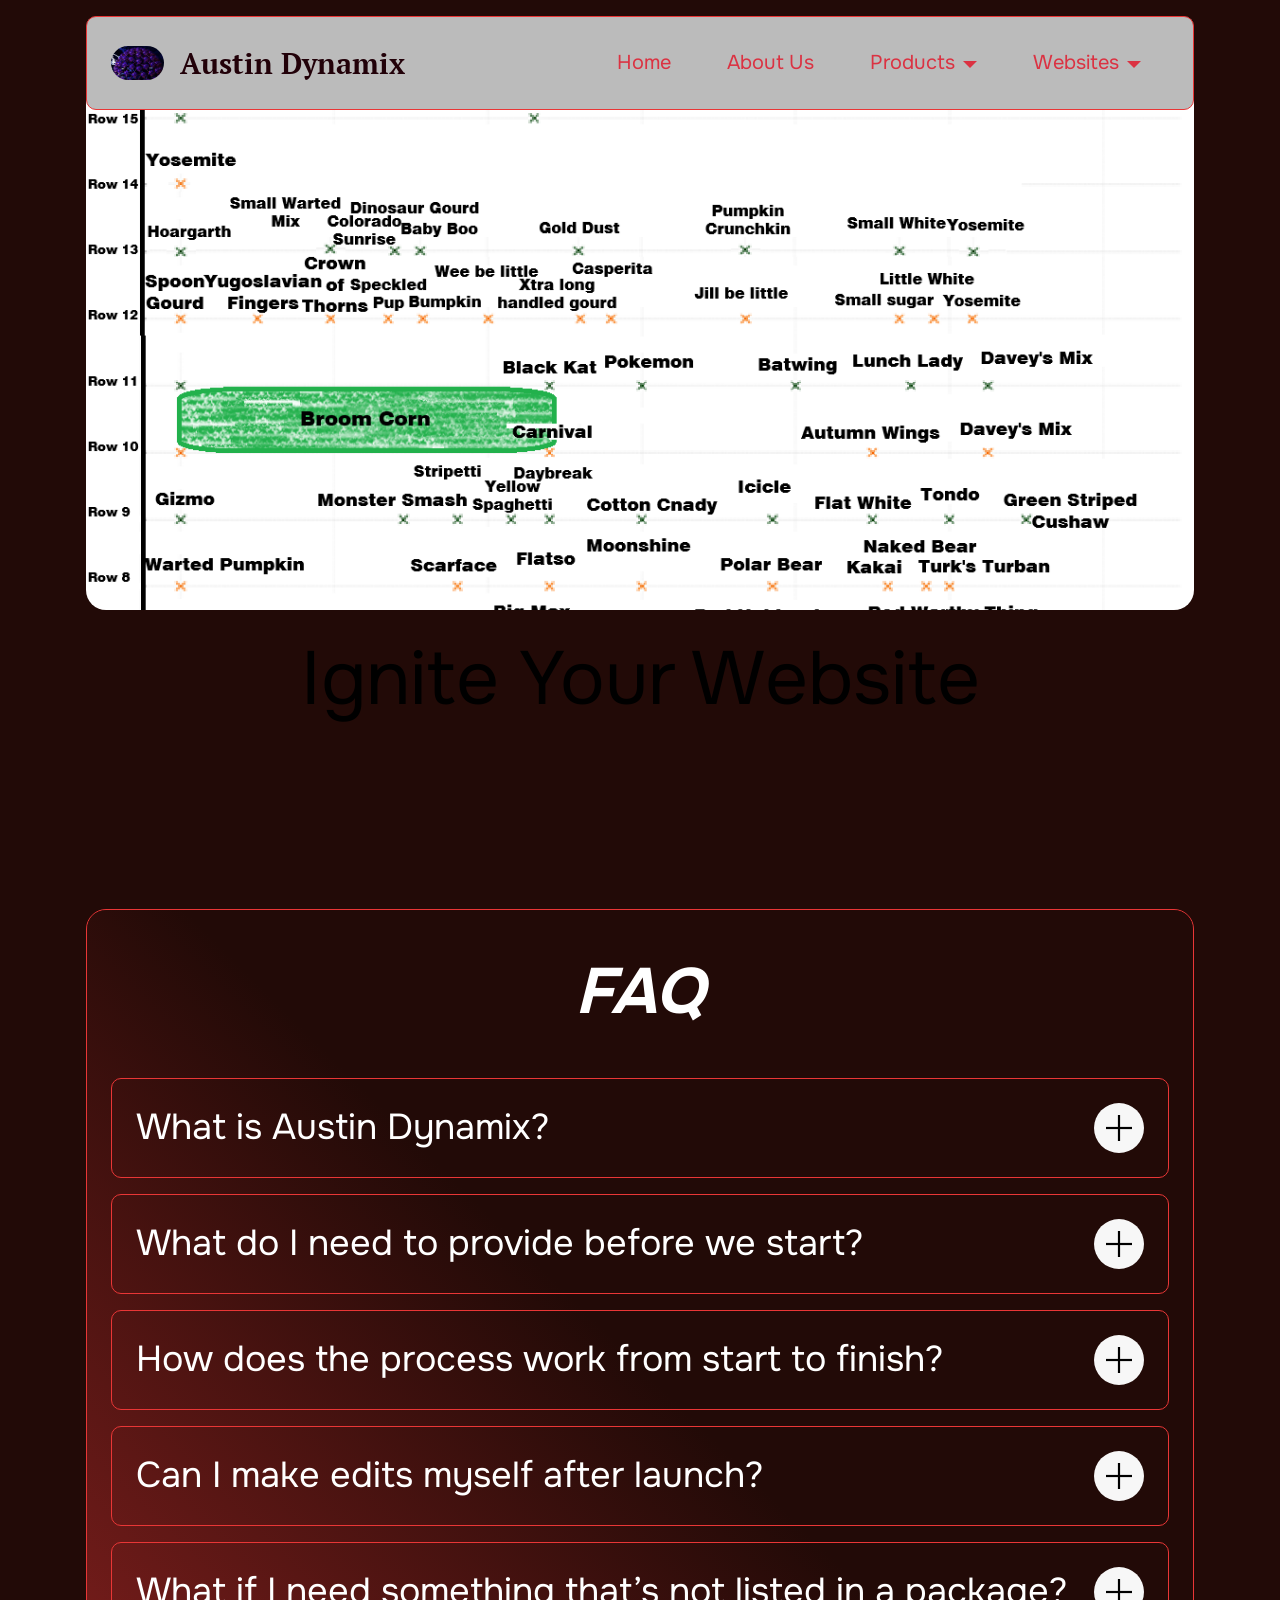
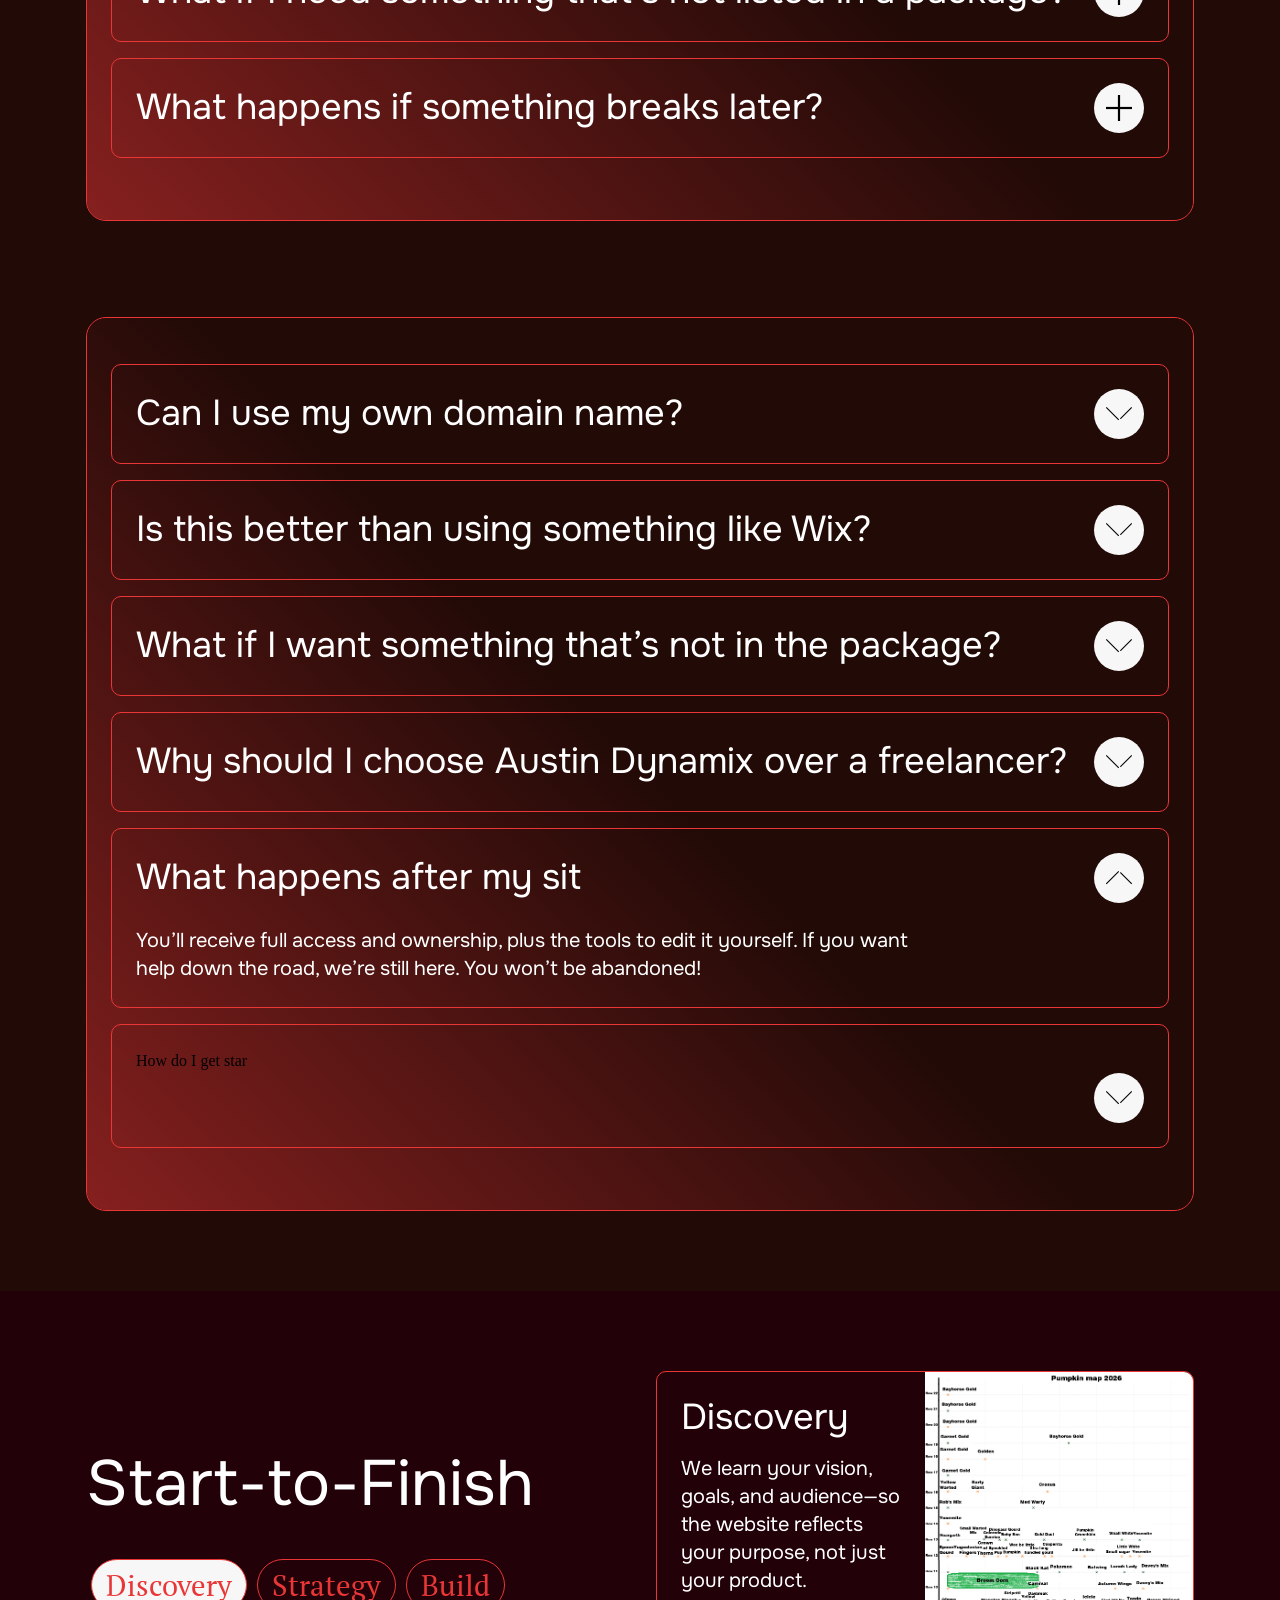
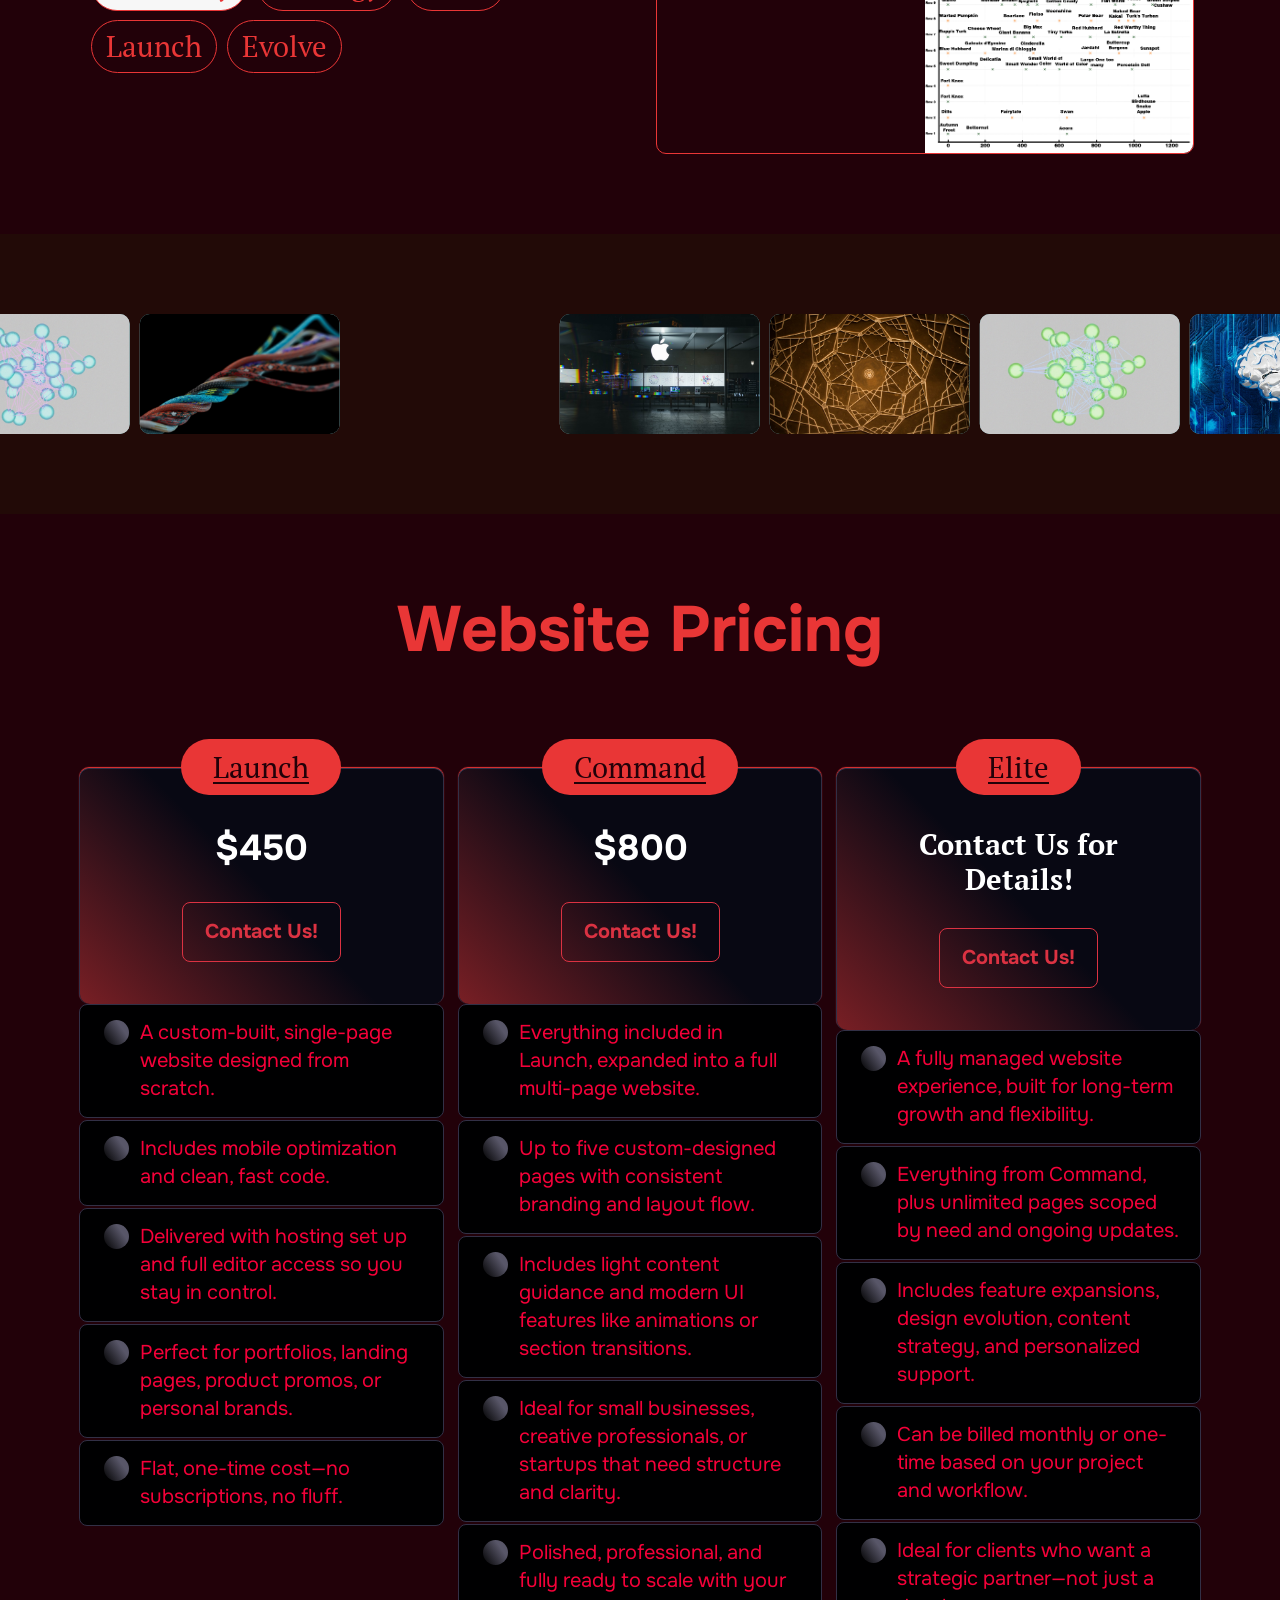
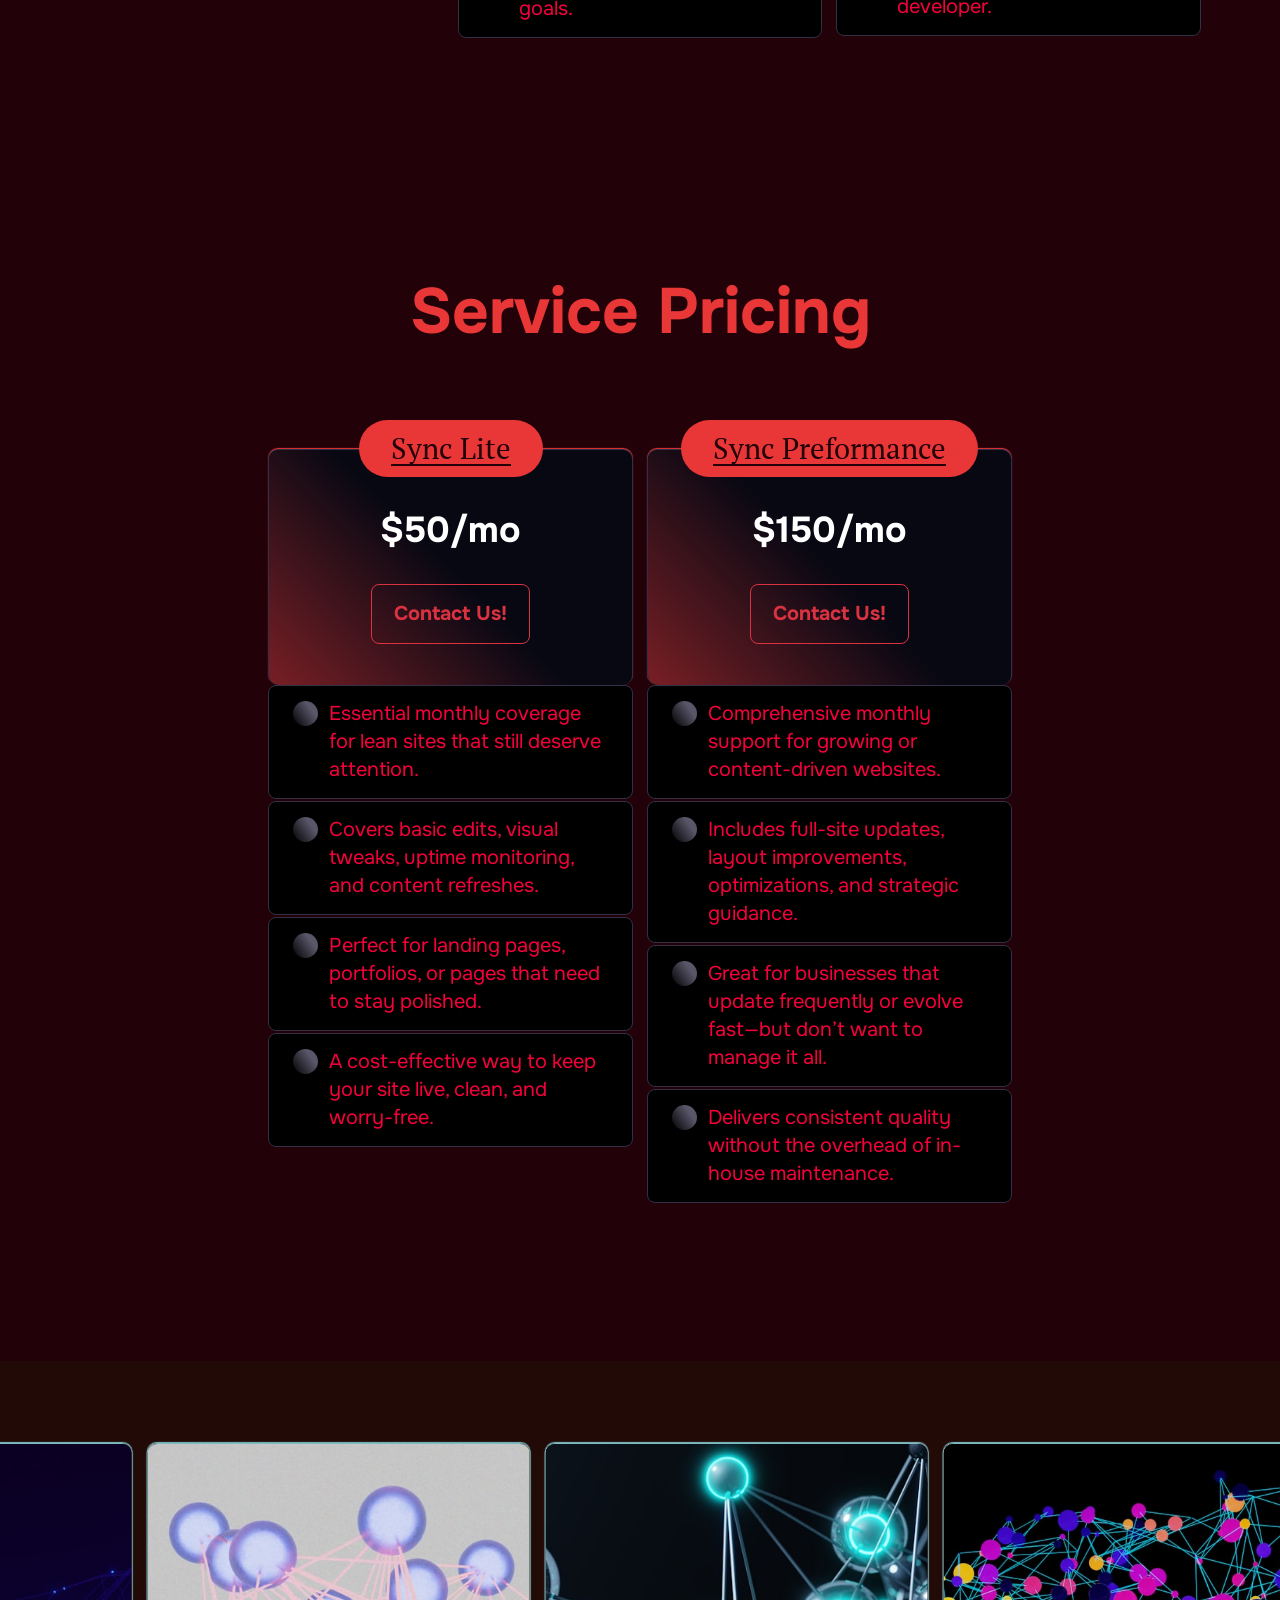
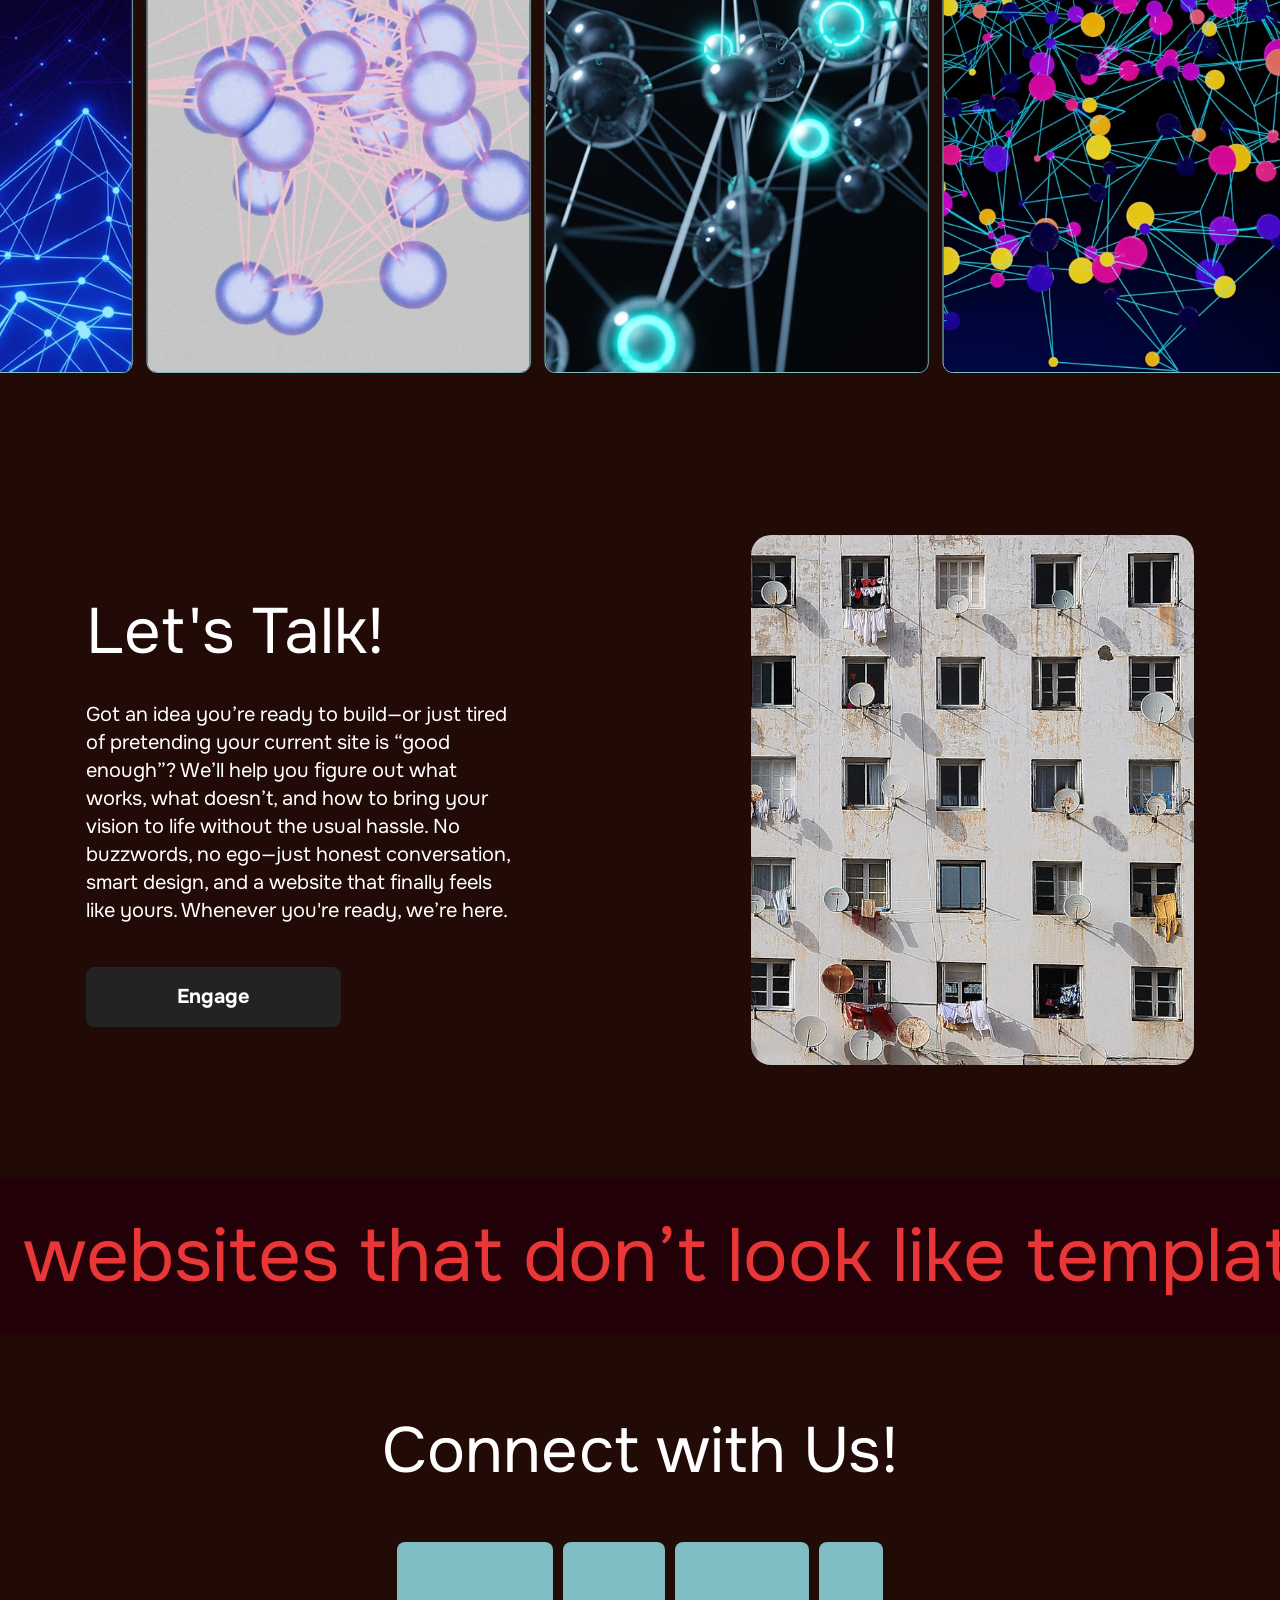
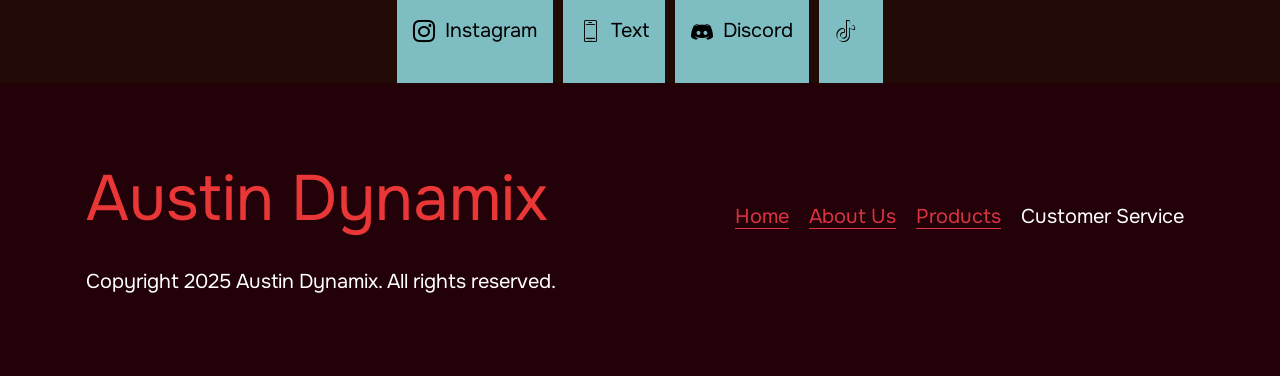
==== commit 7098cf43: "Commit from editor" ====
--- a/index.html
+++ b/index.html
@@ -1,4 +1,16 @@
 <html data-iframe-content="true" class="desktop mbr-site-loaded"><head>
+        <style>
+          html[data-iframe-content="true"], body[data-iframe-content="true"] {
+            background: inherit !important;
+            color: inherit !important;
+            font-family: inherit !important;
+            margin: inherit !important;
+            padding: inherit !important;
+            overflow: inherit !important;
+            min-height: inherit !important;
+          }
+        </style>
+      
         <style>
           html[data-iframe-content="true"], body[data-iframe-content="true"] {
             background: inherit !important;
@@ -258,9 +270,9 @@
   <link rel="stylesheet" href="assets/socicon/css/styles.css">
   <link rel="stylesheet" href="assets/theme/css/style.css">
   <link rel="stylesheet" href="https://fonts.googleapis.com/css2?family=Onest:wght@400;700&amp;display=swap&amp;display=swap" as="style" onload="this.onload=null;this.rel='stylesheet'">
-  <noscript>&amp;amp;amp;amp;amp;amp;amp;amp;amp;amp;amp;amp;amp;amp;amp;amp;amp;amp;lt;link rel="stylesheet" href="https://fonts.googleapis.com/css2?family=Onest:wght@400;700&amp;amp;amp;amp;amp;amp;amp;amp;amp;amp;amp;amp;amp;amp;amp;amp;amp;amp;amp;display=swap&amp;amp;amp;amp;amp;amp;amp;amp;amp;amp;amp;amp;amp;amp;amp;amp;amp;amp;amp;display=swap"&amp;amp;amp;amp;amp;amp;amp;amp;amp;amp;amp;amp;amp;amp;amp;amp;amp;amp;gt;</noscript>
+  <noscript>&amp;amp;amp;amp;amp;amp;amp;amp;amp;amp;amp;amp;amp;amp;amp;amp;amp;amp;amp;lt;link rel="stylesheet" href="https://fonts.googleapis.com/css2?family=Onest:wght@400;700&amp;amp;amp;amp;amp;amp;amp;amp;amp;amp;amp;amp;amp;amp;amp;amp;amp;amp;amp;amp;display=swap&amp;amp;amp;amp;amp;amp;amp;amp;amp;amp;amp;amp;amp;amp;amp;amp;amp;amp;amp;amp;display=swap"&amp;amp;amp;amp;amp;amp;amp;amp;amp;amp;amp;amp;amp;amp;amp;amp;amp;amp;amp;gt;</noscript>
   <link rel="stylesheet" href="https://fonts.googleapis.com/css?family=PT+Serif:400,400i,700,700i&amp;display=swap" as="style" onload="this.onload=null;this.rel='stylesheet'">
-  <noscript>&amp;amp;amp;amp;amp;amp;amp;amp;amp;amp;amp;amp;amp;amp;amp;amp;amp;amp;lt;link rel="stylesheet" href="https://fonts.googleapis.com/css?family=PT+Serif:400,400i,700,700i&amp;amp;amp;amp;amp;amp;amp;amp;amp;amp;amp;amp;amp;amp;amp;amp;amp;amp;amp;display=swap"&amp;amp;amp;amp;amp;amp;amp;amp;amp;amp;amp;amp;amp;amp;amp;amp;amp;amp;gt;</noscript>
+  <noscript>&amp;amp;amp;amp;amp;amp;amp;amp;amp;amp;amp;amp;amp;amp;amp;amp;amp;amp;amp;lt;link rel="stylesheet" href="https://fonts.googleapis.com/css?family=PT+Serif:400,400i,700,700i&amp;amp;amp;amp;amp;amp;amp;amp;amp;amp;amp;amp;amp;amp;amp;amp;amp;amp;amp;amp;display=swap"&amp;amp;amp;amp;amp;amp;amp;amp;amp;amp;amp;amp;amp;amp;amp;amp;amp;amp;amp;gt;</noscript>
   <link rel="preload" as="style" href="assets/mobirise/css/mbr-additional.css?v=OehXjs"><link rel="stylesheet" href="assets/mobirise/css/mbr-additional.css?v=OehXjs" type="text/css">
 
   
@@ -599,8 +611,8 @@
                     <h2 class="mbr-section-title mbr-fonts-style display-2">Start-to-Finish</h2>
                     <div class="tabs-wrapper">
                         <ul class="nav nav-tabs" role="tablist">
-                            <li class="nav-item first mbr-fonts-style"><a class="nav-link show mbr-fonts-style display-7 active" role="tab" data-toggle="tab" data-bs-toggle="tab" href="#features-10-uSG4uEKgMo_tab0" aria-selected="false">Discovery</a></li>
-                            <li class="nav-item"><a class="nav-link mbr-fonts-style display-7" role="tab" data-toggle="tab" data-bs-toggle="tab" href="#features-10-uSG4uEKgMo_tab1" aria-selected="false">Strategy</a></li>
+                            <li class="nav-item first mbr-fonts-style"><a class="nav-link show mbr-fonts-style display-7" role="tab" data-toggle="tab" data-bs-toggle="tab" href="#features-10-uSG4uEKgMo_tab0" aria-selected="false">Discovery</a></li>
+                            <li class="nav-item"><a class="nav-link mbr-fonts-style display-7 active" role="tab" data-toggle="tab" data-bs-toggle="tab" href="#features-10-uSG4uEKgMo_tab1" aria-selected="true">Strategy</a></li>
                             <li class="nav-item"><a class="nav-link mbr-fonts-style display-7" role="tab" data-toggle="tab" data-bs-toggle="tab" href="#features-10-uSG4uEKgMo_tab2" aria-selected="false">Build</a></li>
                             <li class="nav-item"><a class="nav-link mbr-fonts-style display-7" role="tab" data-toggle="tab" data-bs-toggle="tab" href="#features-10-uSG4uEKgMo_tab3" aria-selected="false">Launch</a></li>
                             <li class="nav-item"><a class="nav-link mbr-fonts-style display-7" role="tab" data-toggle="tab" data-bs-toggle="tab" href="#features-10-uSG4uEKgMo_tab4" aria-selected="true">Evolve</a></li>
@@ -611,7 +623,7 @@
             </div>
             <div class="col-12 col-lg-6 card">
                 <div class="tab-content">
-                    <div id="features-10-uSG4uEKgMo_tab0" class="tab-pane in show active" role="tabpanel">
+                    <div id="features-10-uSG4uEKgMo_tab0" class="tab-pane in show" role="tabpanel">
                         <div class="item-content">
                             <div class="text-wrapper">
                                 <h4 class="item-title mbr-fonts-style display-5">Discovery</h4>
@@ -624,7 +636,7 @@
                             </div>
                         </div>
                     </div>
-                    <div id="features-10-uSG4uEKgMo_tab1" class="tab-pane" role="tabpanel">
+                    <div id="features-10-uSG4uEKgMo_tab1" class="tab-pane active" role="tabpanel">
                         <div class="item-content ">
                             <div class="text-wrapper">
                                 <h4 class="item-title mbr-fonts-style display-5">Strategy</h4>
@@ -646,7 +658,7 @@
                                 </div>
                             </div>
                             <div class="image-wrap">
-                                <div style="margin: 20px 0px; text-align: center;"><iframe src="https://docs.google.com/forms/d/e/1FAIpQLSebx5Cozwlh2lOhnttSBEOuH8IRihwQE7_ucNrhu00yuEH6Sw/viewform?usp=header&amp;%3B%3B%3B%3Bembedded=true&amp;%3B%3B%3Bembedded=true&amp;%3B%3Bembedded=true&amp;%3Bembedded=true&amp;embedded=true" width="100%" height="500px" frameborder="0" marginheight="0" marginwidth="0" style="width: 100%; height: 800px; border: medium; display: block; margin: 0px auto; box-sizing: border-box; max-width: 100%;" data-editor-src="https://docs.google.com/forms/d/e/1FAIpQLSebx5Cozwlh2lOhnttSBEOuH8IRihwQE7_ucNrhu00yuEH6Sw/viewform?usp=header&amp;%3B%3B%3B%3Bembedded=true&amp;%3B%3B%3Bembedded=true&amp;%3B%3Bembedded=true&amp;%3Bembedded=true&amp;embedded=true"></iframe>Loading…Loading…Loading…</div>
+                                <div style="margin: 20px 0px; text-align: center;"><iframe src="https://docs.google.com/forms/d/e/1FAIpQLSebx5Cozwlh2lOhnttSBEOuH8IRihwQE7_ucNrhu00yuEH6Sw/viewform?usp=header&amp;%3B%3B%3B%3B%3Bembedded=true&amp;%3B%3B%3B%3Bembedded=true&amp;%3B%3B%3Bembedded=true&amp;%3B%3Bembedded=true&amp;%3Bembedded=true&amp;embedded=true" width="100%" height="500px" frameborder="0" marginheight="0" marginwidth="0" style="width: 100%; height: 800px; border: medium; display: block; margin: 0px auto; box-sizing: border-box; max-width: 100%;" data-editor-src="https://docs.google.com/forms/d/e/1FAIpQLSebx5Cozwlh2lOhnttSBEOuH8IRihwQE7_ucNrhu00yuEH6Sw/viewform?usp=header&amp;%3B%3B%3B%3B%3Bembedded=true&amp;%3B%3B%3B%3Bembedded=true&amp;%3B%3B%3Bembedded=true&amp;%3B%3Bembedded=true&amp;%3Bembedded=true&amp;embedded=true"></iframe>Loading…Loading…Loading…</div>
                             </div>
                         </div>
                     </div>
@@ -695,8 +707,8 @@
             <div class="col-12">
                 <div class="embla" data-skip-snaps="true" data-align="center" data-contain-scroll="trimSnaps" data-loop="true" data-auto-play="true" data-auto-play-interval="3" data-draggable="true">
                     <div class="embla__viewport is-draggable">
-                        <div class="embla__container" style="transform: translate3d(-167.828%, 0px, 0px);">
-                            <div class="embla__slide slider-image item is-selected" style="margin-left: 5px; margin-right: 5px; left: 0%;">
+                        <div class="embla__container" style="transform: translate3d(-111.004%, 0px, 0px);">
+                            <div class="embla__slide slider-image item is-selected" style="margin-left: 5px; margin-right: 5px; left: 208.358%;">
                                 <div class="slide-content">
                                     <div class="item-wrapper">
                                         <div class="item-img">
@@ -705,7 +717,7 @@
                                     </div>
                                 </div>
                             </div>
-                            <div class="embla__slide slider-image item is-selected" style="margin-left: 5px; margin-right: 5px; left: 0%;">
+                            <div class="embla__slide slider-image item" style="margin-left: 5px; margin-right: 5px; left: 0%;">
                                 <div class="slide-content">
                                     <div class="item-wrapper">
                                         <div class="item-img">
@@ -714,7 +726,7 @@
                                     </div>
                                 </div>
                             </div>
-                            <div class="embla__slide slider-image item is-selected" style="margin-left: 5px; margin-right: 5px; left: 0%;">
+                            <div class="embla__slide slider-image item" style="margin-left: 5px; margin-right: 5px; left: 0%;">
                                 <div class="slide-content">
                                     <div class="item-wrapper">
                                         <div class="item-img">
@@ -723,7 +735,7 @@
                                     </div>
                                 </div>
                             </div>
-                            <div class="embla__slide slider-image item is-selected" style="margin-left: 5px; margin-right: 5px; left: 0%;">
+                            <div class="embla__slide slider-image item" style="margin-left: 5px; margin-right: 5px; left: 0%;">
                                 <div class="slide-content">
                                     <div class="item-wrapper">
                                         <div class="item-img">
@@ -741,7 +753,7 @@
                                     </div>
                                 </div>
                             </div>
-                            <div class="embla__slide slider-image item" style="margin-left: 5px; margin-right: 5px; left: 0%;">
+                            <div class="embla__slide slider-image item is-selected" style="margin-left: 5px; margin-right: 5px; left: 0%;">
                                 <div class="slide-content">
                                     <div class="item-wrapper">
                                         <div class="item-img">
@@ -750,7 +762,7 @@
                                     </div>
                                 </div>
                             </div>
-                            <div class="embla__slide slider-image item" style="margin-left: 5px; margin-right: 5px;">
+                            <div class="embla__slide slider-image item is-selected" style="margin-left: 5px; margin-right: 5px;">
                                 <div class="slide-content">
                                     <div class="item-wrapper">
                                         <div class="item-img">
@@ -759,7 +771,7 @@
                                     </div>
                                 </div>
                             </div>
-                            <div class="embla__slide slider-image item" style="margin-left: 5px; margin-right: 5px;">
+                            <div class="embla__slide slider-image item is-selected" style="margin-left: 5px; margin-right: 5px;">
                                 <div class="slide-content">
                                     <div class="item-wrapper">
                                         <div class="item-img">
@@ -1030,7 +1042,7 @@
 
   <div class="container-fluid">
 
-      <div class="loop-container" style="position: relative; display: inline-flex; white-space: nowrap; transform: translateX(-5.1%);">
+      <div class="loop-container" style="position: relative; display: inline-flex; white-space: nowrap; transform: translateX(-54.765%);">
         <div class="item display-1" data-linewords="Custom websites that don’t look like templates, built for your brand, fully editable, mobile-optimized, designed to scale, one-on-one collaboration — no fluff, no subscriptions, just clean, professional results." data-direction="-1" data-speed="0.03">Custom websites that don’t look like templates, built for your brand, fully editable, mobile-optimized, designed to scale, one-on-one collaboration — no fluff, no subscriptions, just clean, professional results.&nbsp;</div>
         <div class="item display-1" data-linewords="Custom websites that don’t look like templates, built for your brand, fully editable, mobile-optimized, designed to scale, one-on-one collaboration — no fluff, no subscriptions, just clean, professional results." data-direction="-1" data-speed="0.03" style="position: absolute; left: 100%;">Custom websites that don’t look like templates, built for your brand, fully editable, mobile-optimized, designed to scale, one-on-one collaboration — no fluff, no subscriptions, just clean, professional results.&nbsp;</div>
       </div>
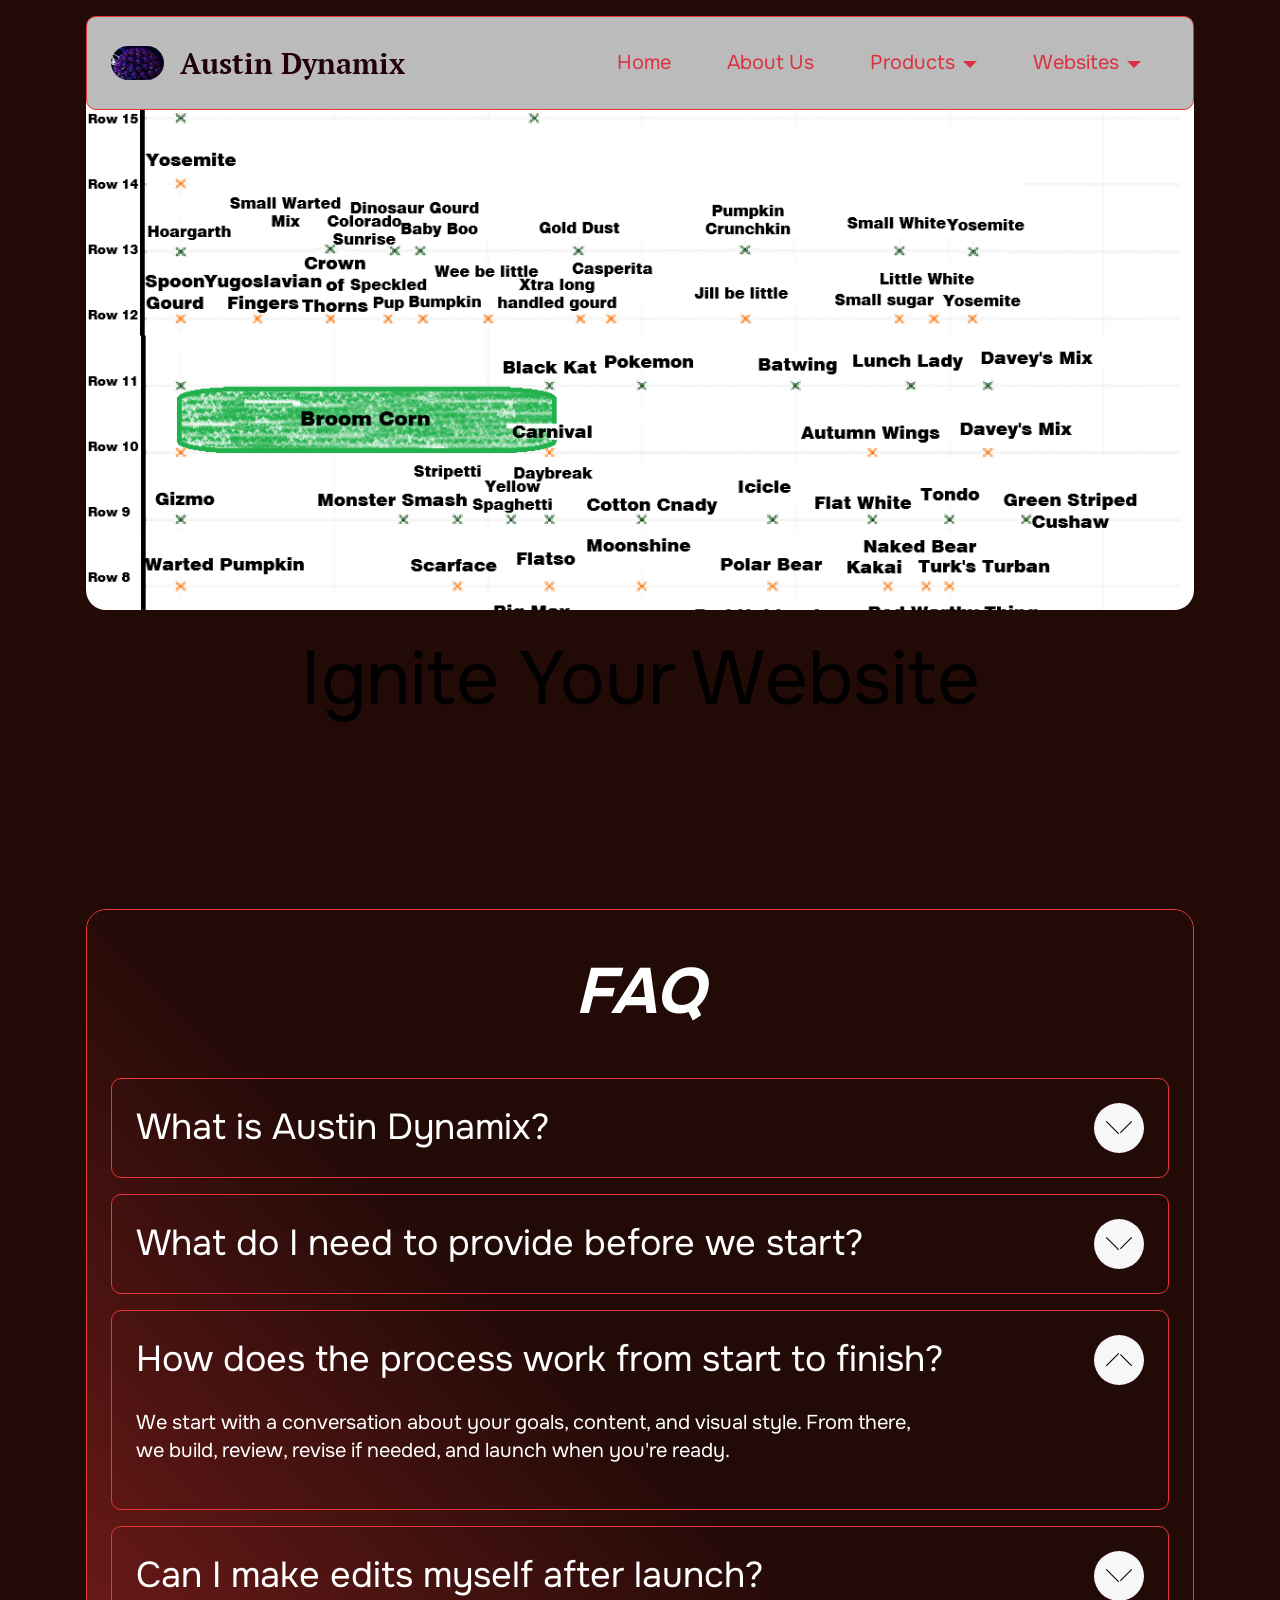
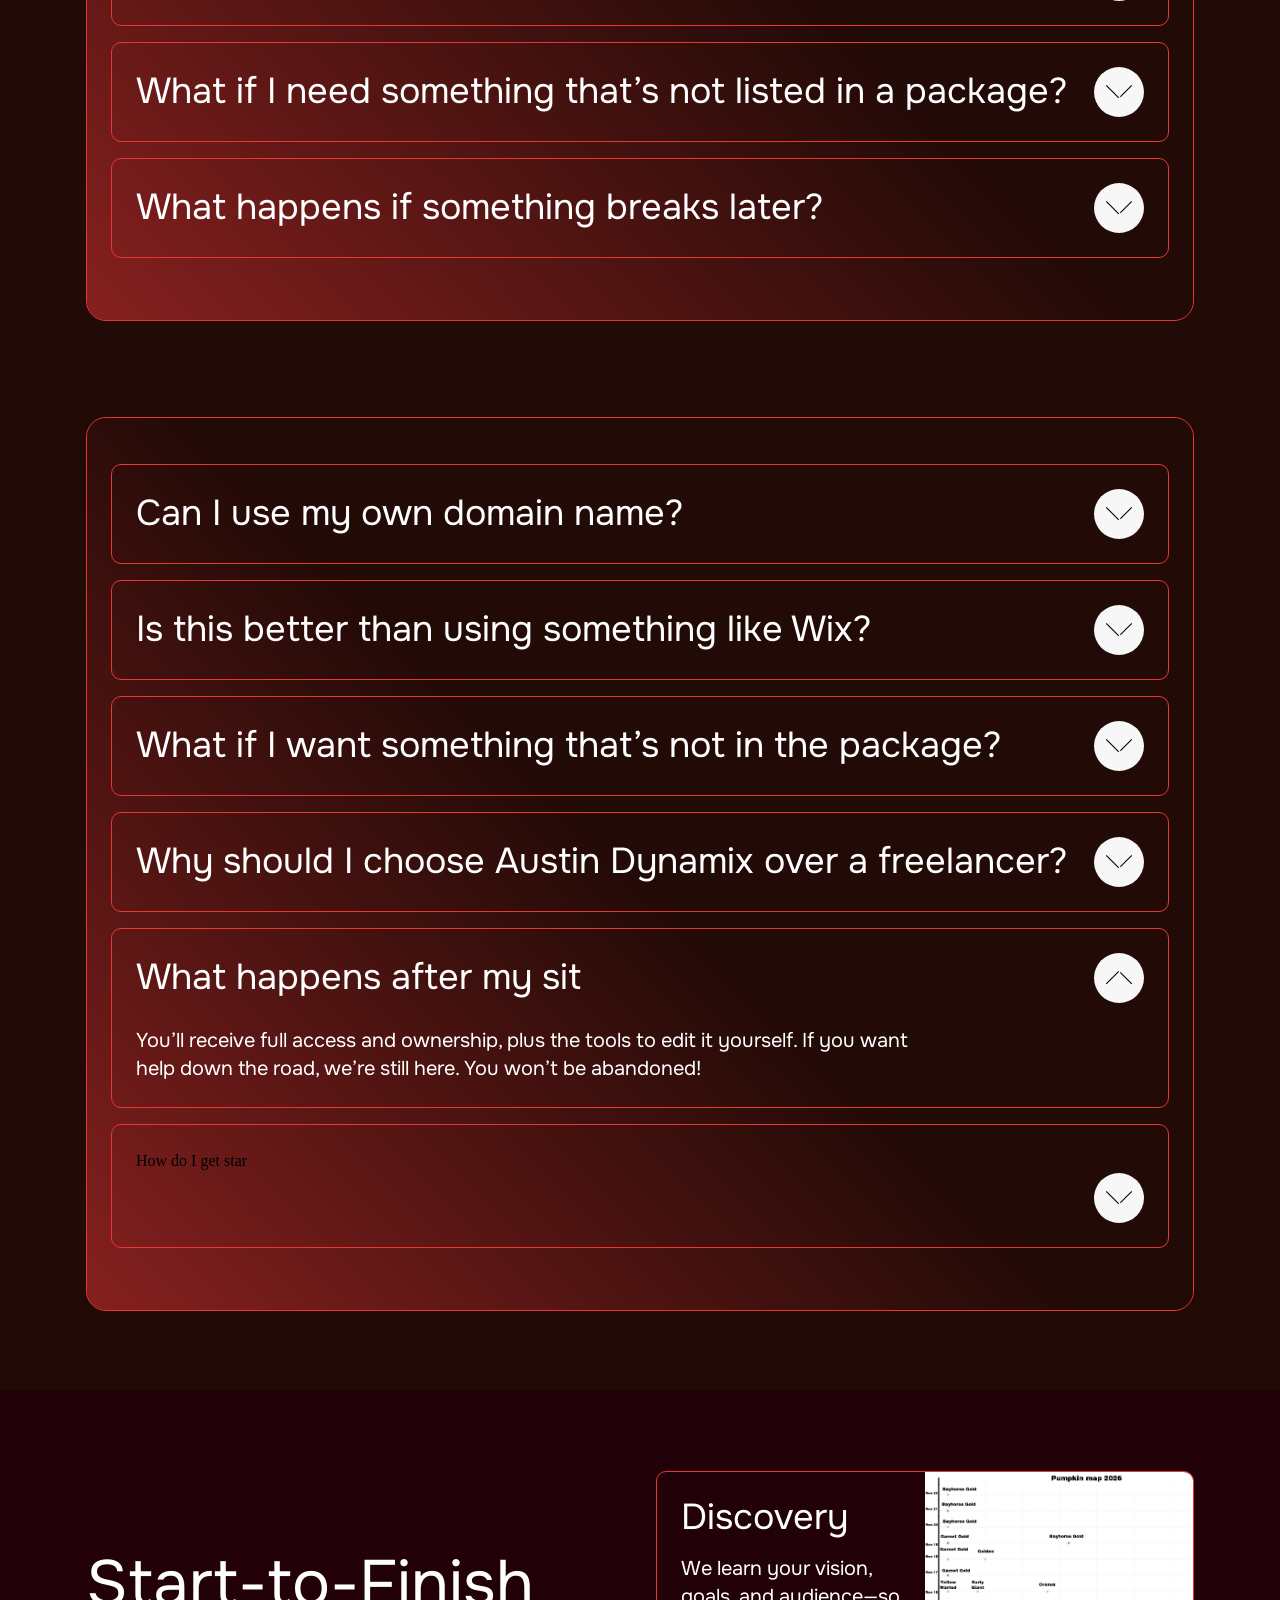
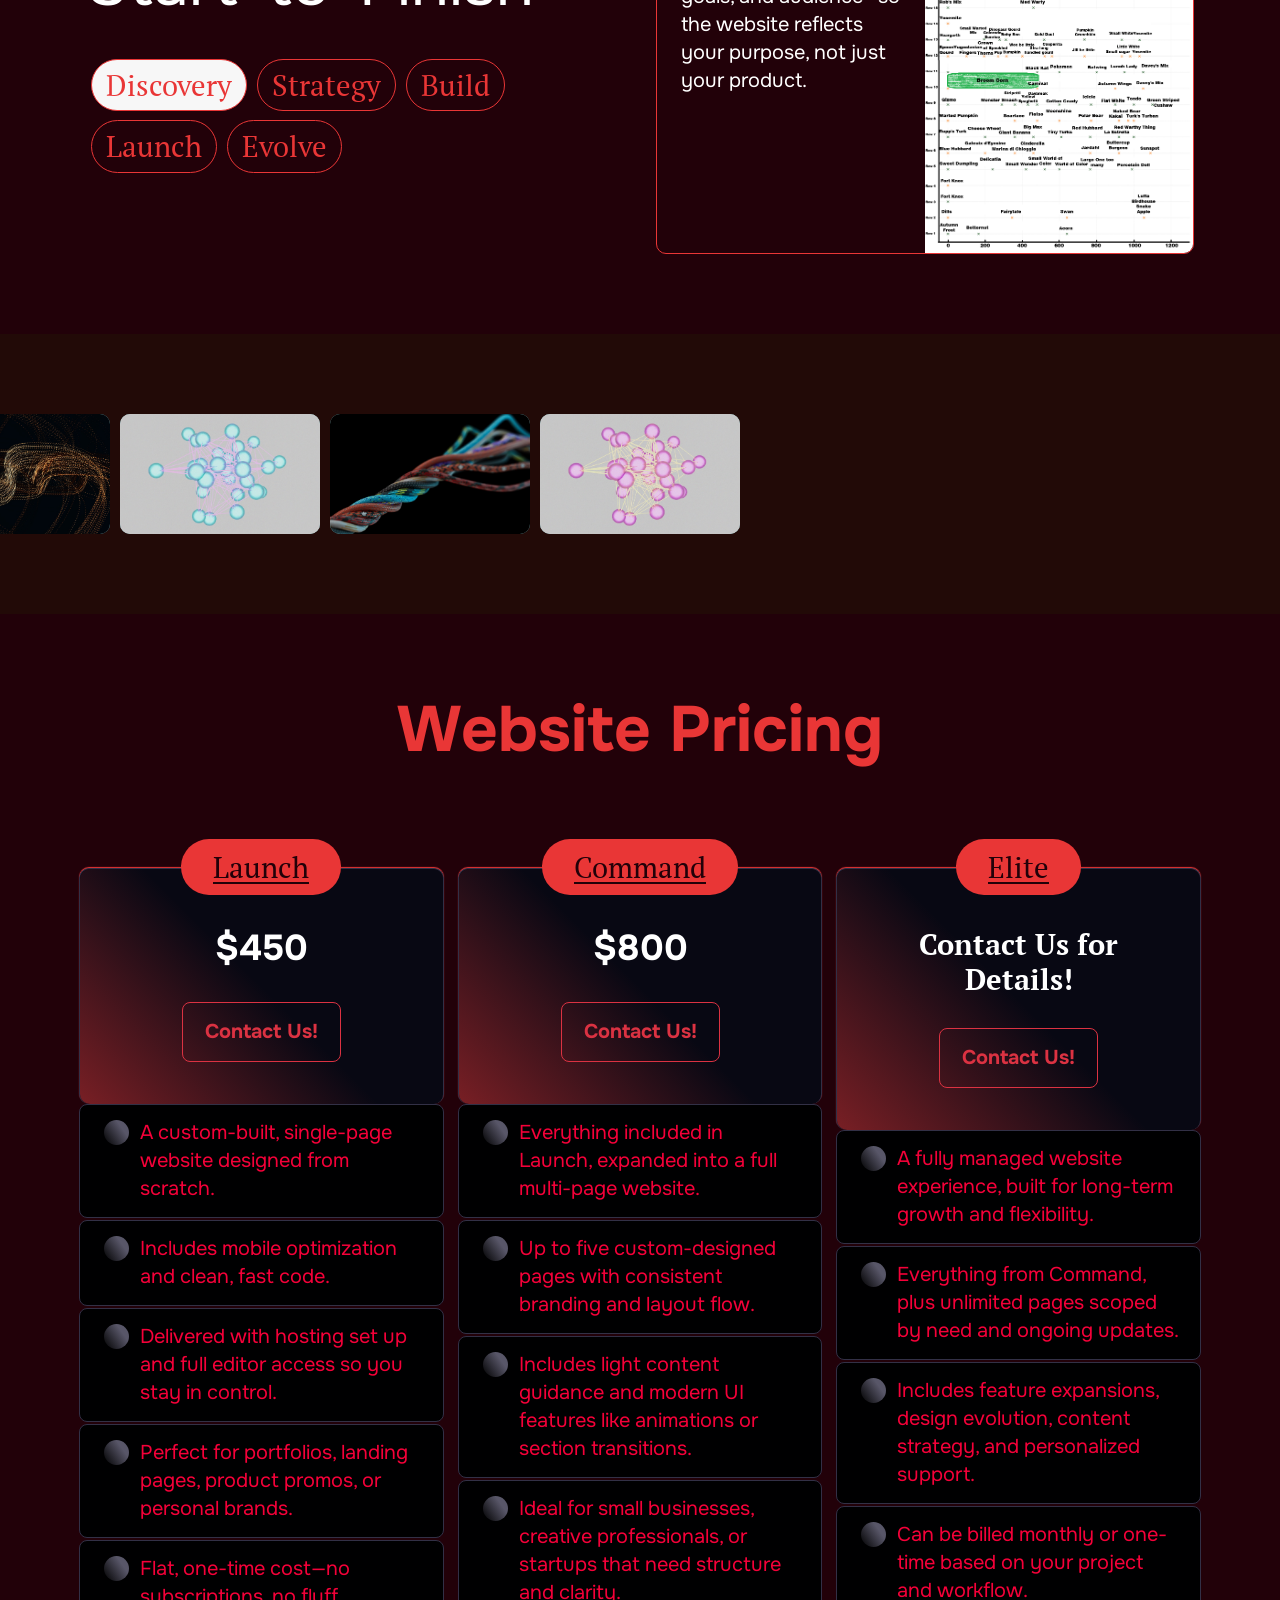
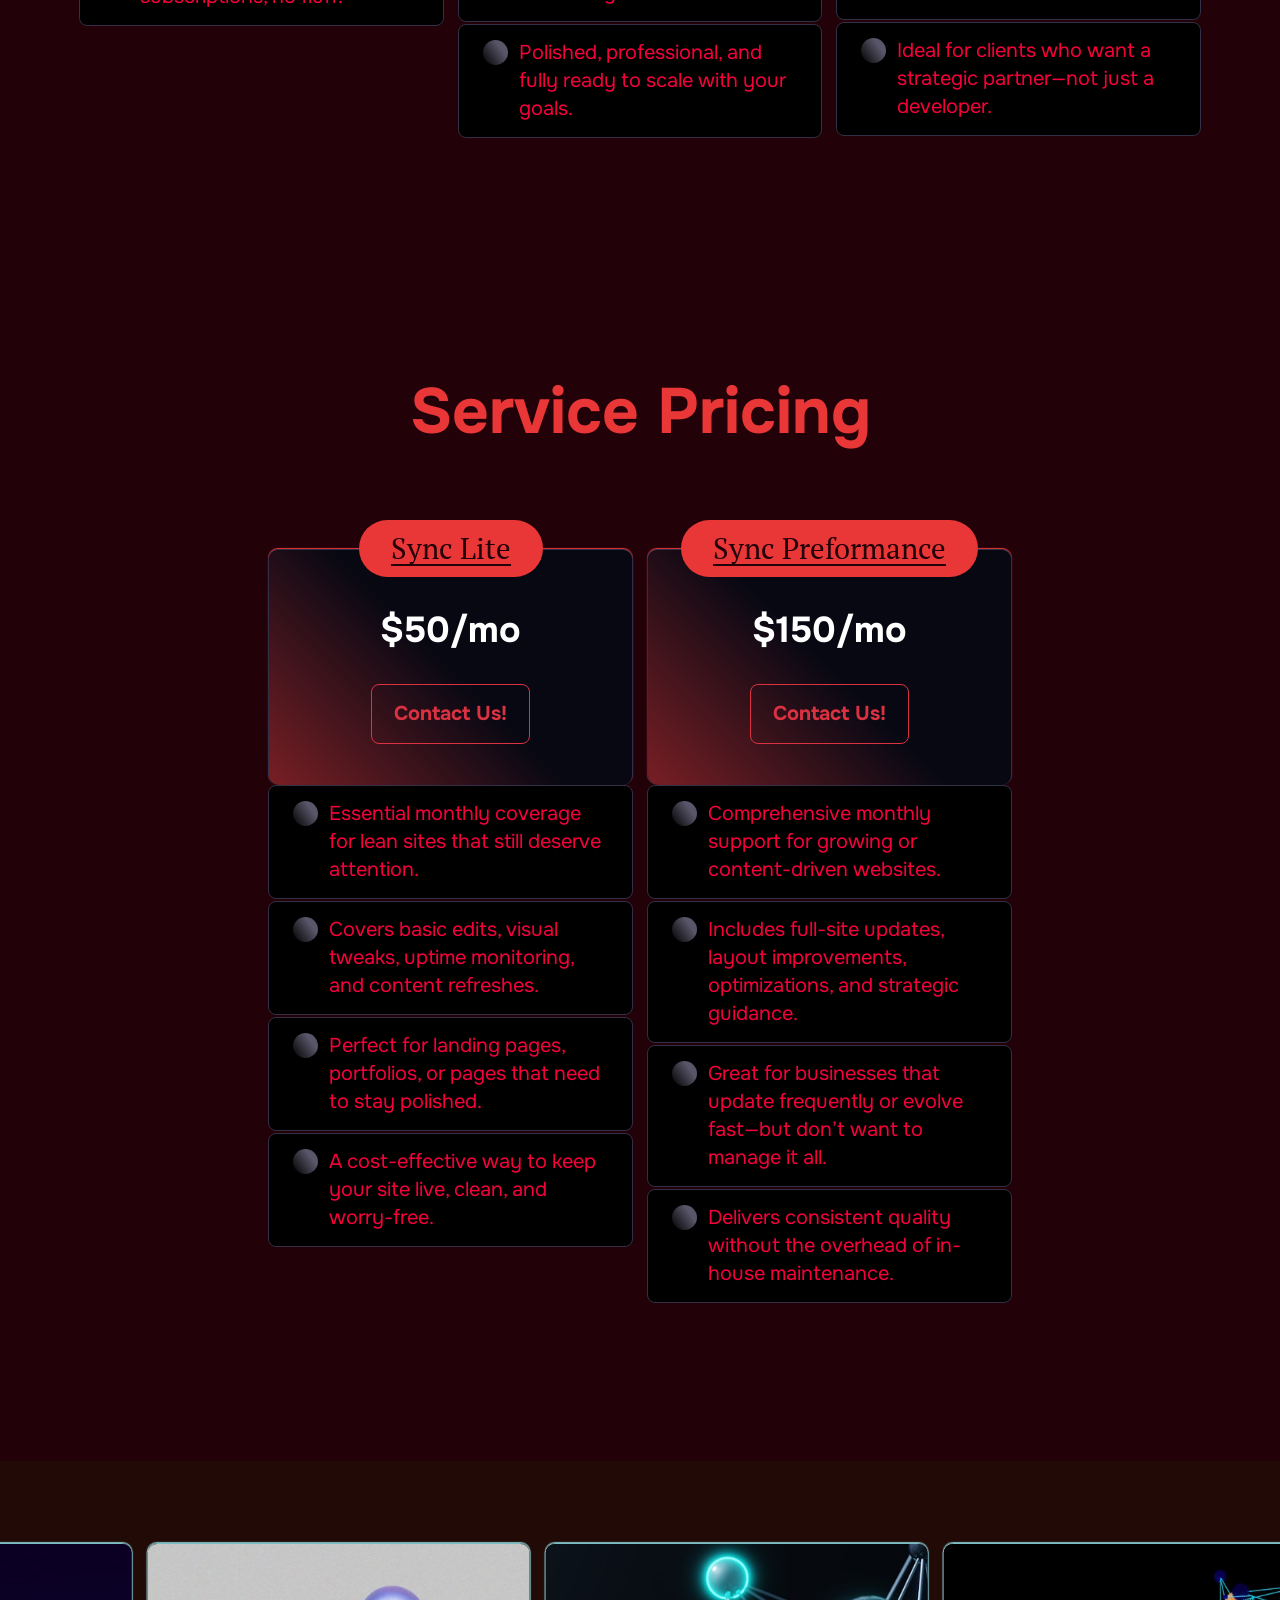
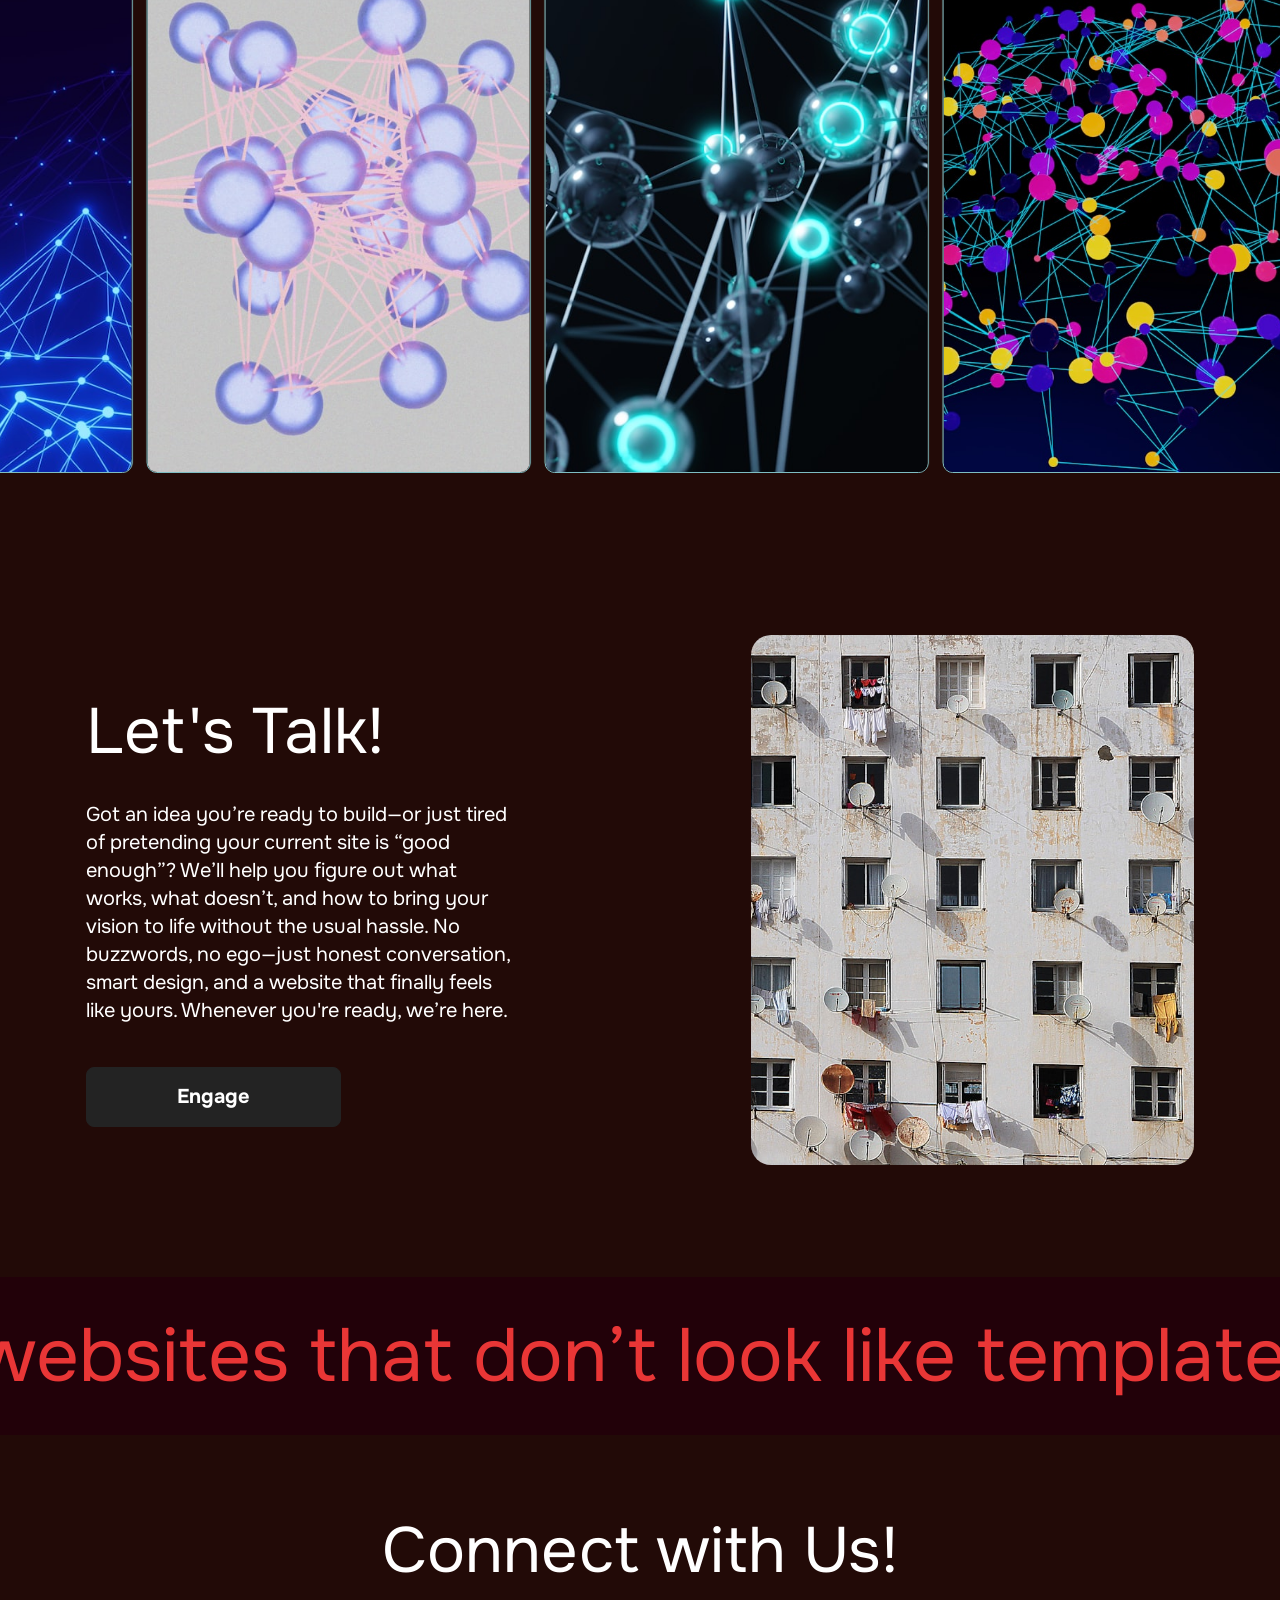
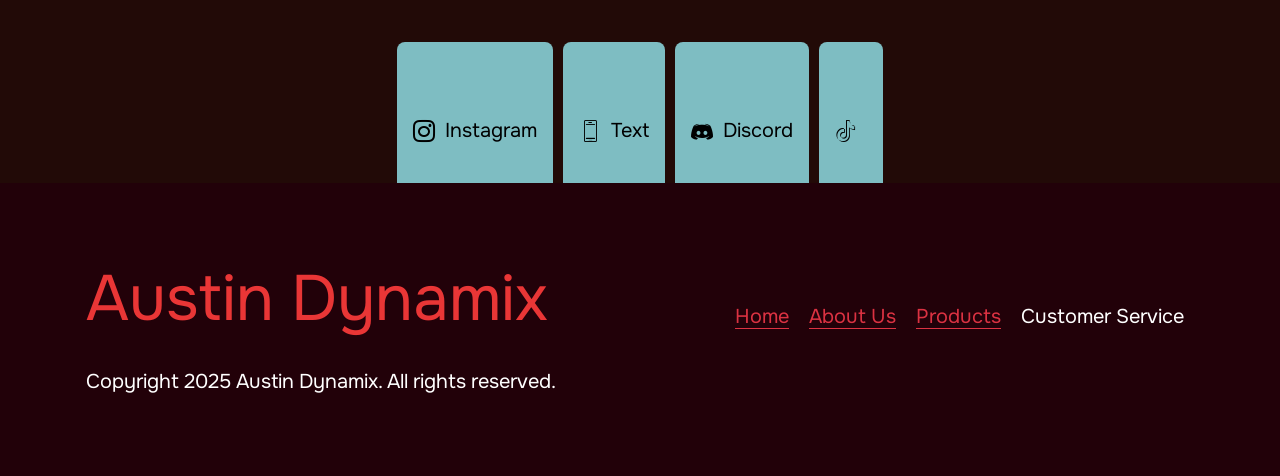
==== commit c172017c: "Commit from editor" ====
--- a/index.html
+++ b/index.html
@@ -1,4 +1,16 @@
 <html data-iframe-content="true" class="desktop mbr-site-loaded"><head>
+        <style>
+          html[data-iframe-content="true"], body[data-iframe-content="true"] {
+            background: inherit !important;
+            color: inherit !important;
+            font-family: inherit !important;
+            margin: inherit !important;
+            padding: inherit !important;
+            overflow: inherit !important;
+            min-height: inherit !important;
+          }
+        </style>
+      
         <style>
           html[data-iframe-content="true"], body[data-iframe-content="true"] {
             background: inherit !important;
@@ -270,9 +282,9 @@
   <link rel="stylesheet" href="assets/socicon/css/styles.css">
   <link rel="stylesheet" href="assets/theme/css/style.css">
   <link rel="stylesheet" href="https://fonts.googleapis.com/css2?family=Onest:wght@400;700&amp;display=swap&amp;display=swap" as="style" onload="this.onload=null;this.rel='stylesheet'">
-  <noscript>&amp;amp;amp;amp;amp;amp;amp;amp;amp;amp;amp;amp;amp;amp;amp;amp;amp;amp;amp;lt;link rel="stylesheet" href="https://fonts.googleapis.com/css2?family=Onest:wght@400;700&amp;amp;amp;amp;amp;amp;amp;amp;amp;amp;amp;amp;amp;amp;amp;amp;amp;amp;amp;amp;display=swap&amp;amp;amp;amp;amp;amp;amp;amp;amp;amp;amp;amp;amp;amp;amp;amp;amp;amp;amp;amp;display=swap"&amp;amp;amp;amp;amp;amp;amp;amp;amp;amp;amp;amp;amp;amp;amp;amp;amp;amp;amp;gt;</noscript>
+  <noscript>&amp;amp;amp;amp;amp;amp;amp;amp;amp;amp;amp;amp;amp;amp;amp;amp;amp;amp;amp;amp;lt;link rel="stylesheet" href="https://fonts.googleapis.com/css2?family=Onest:wght@400;700&amp;amp;amp;amp;amp;amp;amp;amp;amp;amp;amp;amp;amp;amp;amp;amp;amp;amp;amp;amp;amp;display=swap&amp;amp;amp;amp;amp;amp;amp;amp;amp;amp;amp;amp;amp;amp;amp;amp;amp;amp;amp;amp;amp;display=swap"&amp;amp;amp;amp;amp;amp;amp;amp;amp;amp;amp;amp;amp;amp;amp;amp;amp;amp;amp;amp;gt;</noscript>
   <link rel="stylesheet" href="https://fonts.googleapis.com/css?family=PT+Serif:400,400i,700,700i&amp;display=swap" as="style" onload="this.onload=null;this.rel='stylesheet'">
-  <noscript>&amp;amp;amp;amp;amp;amp;amp;amp;amp;amp;amp;amp;amp;amp;amp;amp;amp;amp;amp;lt;link rel="stylesheet" href="https://fonts.googleapis.com/css?family=PT+Serif:400,400i,700,700i&amp;amp;amp;amp;amp;amp;amp;amp;amp;amp;amp;amp;amp;amp;amp;amp;amp;amp;amp;amp;display=swap"&amp;amp;amp;amp;amp;amp;amp;amp;amp;amp;amp;amp;amp;amp;amp;amp;amp;amp;amp;gt;</noscript>
+  <noscript>&amp;amp;amp;amp;amp;amp;amp;amp;amp;amp;amp;amp;amp;amp;amp;amp;amp;amp;amp;amp;lt;link rel="stylesheet" href="https://fonts.googleapis.com/css?family=PT+Serif:400,400i,700,700i&amp;amp;amp;amp;amp;amp;amp;amp;amp;amp;amp;amp;amp;amp;amp;amp;amp;amp;amp;amp;amp;display=swap"&amp;amp;amp;amp;amp;amp;amp;amp;amp;amp;amp;amp;amp;amp;amp;amp;amp;amp;amp;amp;gt;</noscript>
   <link rel="preload" as="style" href="assets/mobirise/css/mbr-additional.css?v=OehXjs"><link rel="stylesheet" href="assets/mobirise/css/mbr-additional.css?v=OehXjs" type="text/css">
 
   
@@ -404,7 +416,7 @@
                                 <a role="button" class="panel-title collapsed" data-toggle="collapse" data-bs-toggle="collapse" data-core="" href="#collapse1_7" aria-expanded="false" aria-controls="collapse1">
                                     <h4 class="panel-title-edit mbr-fonts-style display-5">What is Austin Dynamix?</h4>
                                     <div class="icon-wrapper">
-                                        <span class="sign mbr-iconfont mobi-mbri-plus mobi-mbri"></span>
+                                        <span class="sign mbr-iconfont mobi-mbri-plus mobi-mbri mbri-arrow-down"></span>
                                     </div>
                                 </a>
                             </div>
@@ -419,7 +431,7 @@
                                 <a role="button" class="panel-title collapsed" data-toggle="collapse" data-bs-toggle="collapse" data-core="" href="#collapse2_7" aria-expanded="false" aria-controls="collapse2">
                                     <h4 class="panel-title-edit mbr-fonts-style display-5">What do I need to provide before we start?</h4>
                                     <div class="icon-wrapper">
-                                        <span class="sign mbr-iconfont mobi-mbri-plus mobi-mbri"></span>
+                                        <span class="sign mbr-iconfont mobi-mbri-plus mobi-mbri mbri-arrow-down"></span>
                                     </div>
                                 </a>
                             </div>
@@ -431,16 +443,16 @@
                         </div>
                         <div class="card">
                             <div class="card-header" role="tab" id="headingThree">
-                                <a role="button" class="panel-title collapsed" data-toggle="collapse" data-bs-toggle="collapse" data-core="" href="#collapse3_7" aria-expanded="false" aria-controls="collapse3">
+                                <a role="button" class="panel-title" data-toggle="collapse" data-bs-toggle="collapse" data-core="" href="#collapse3_7" aria-expanded="true" aria-controls="collapse3">
                                     <h4 class="panel-title-edit mbr-fonts-style display-5">How does the process work from start to finish?</h4>
                                     <div class="icon-wrapper">
-                                        <span class="sign mbr-iconfont mobi-mbri-plus mobi-mbri"></span>
-                                    </div>
-                                </a>
-                            </div>
-                            <div id="collapse3_7" class="panel-collapse noScroll collapse" role="tabpanel" aria-labelledby="headingThree" data-parent="#accordion" data-bs-parent="#bootstrap-accordion_7">
+                                        <span class="sign mbr-iconfont mobi-mbri-plus mobi-mbri mbri-arrow-up"></span>
+                                    </div>
+                                </a>
+                            </div>
+                            <div id="collapse3_7" class="panel-collapse noScroll collapse show" role="tabpanel" aria-labelledby="headingThree" data-parent="#accordion" data-bs-parent="#bootstrap-accordion_7" style="">
                                 <div class="panel-body">
-                                    <p class="panel-text mbr-fonts-style display-4">We start with a conversation about your goals, content, and visual style. From there, we build, review, revise if needed, and launch when you're ready.</p>
+                                    <p class="panel-text mbr-fonts-style display-4">We start with a conversation about your goals, content, and visual style. From there, we build, review, revise if needed, and launch when you're ready.</p><div style="margin: 20px 0px; text-align: center;"><iframe src="https://docs.google.com/forms/d/e/1FAIpQLSebx5Cozwlh2lOhnttSBEOuH8IRihwQE7_ucNrhu00yuEH6Sw/viewform?embedded=true" style="width: 100%; height: 500px; border: medium; display: block; margin: 0px auto; box-sizing: border-box; max-width: 100%;" data-editor-src="https://docs.google.com/forms/d/e/1FAIpQLSebx5Cozwlh2lOhnttSBEOuH8IRihwQE7_ucNrhu00yuEH6Sw/viewform?embedded=true" class="dormant"></iframe></div>
                                 </div>
                             </div>
                         </div>
@@ -449,7 +461,7 @@
                                 <a role="button" class="panel-title collapsed" data-toggle="collapse" data-bs-toggle="collapse" data-core="" href="#collapse4_7" aria-expanded="false" aria-controls="collapse4">
                                     <h4 class="panel-title-edit mbr-fonts-style display-5">Can I make edits myself after launch?</h4>
                                     <div class="icon-wrapper">
-                                        <span class="sign mbr-iconfont mobi-mbri-plus mobi-mbri"></span>
+                                        <span class="sign mbr-iconfont mobi-mbri-plus mobi-mbri mbri-arrow-down"></span>
                                     </div>
                                 </a>
                             </div>
@@ -464,7 +476,7 @@
                                 <a role="button" class="panel-title collapsed" data-toggle="collapse" data-bs-toggle="collapse" data-core="" href="#collapse5_7" aria-expanded="false" aria-controls="collapse5">
                                     <h4 class="panel-title-edit mbr-fonts-style display-5">What if I need something that’s not listed in a package?</h4>
                                     <div class="icon-wrapper">
-                                        <span class="sign mbr-iconfont mobi-mbri-plus mobi-mbri"></span>
+                                        <span class="sign mbr-iconfont mobi-mbri-plus mobi-mbri mbri-arrow-down"></span>
                                     </div>
                                 </a>
                             </div>
@@ -479,7 +491,7 @@
                                 <a role="button" class="panel-title collapsed" data-toggle="collapse" data-bs-toggle="collapse" data-core="" href="#collapse6_7" aria-expanded="false" aria-controls="collapse6">
                                     <h4 class="panel-title-edit mbr-fonts-style display-5">What happens if something breaks later?</h4>
                                     <div class="icon-wrapper">
-                                        <span class="sign mbr-iconfont mobi-mbri-plus mobi-mbri"></span>
+                                        <span class="sign mbr-iconfont mobi-mbri-plus mobi-mbri mbri-arrow-down"></span>
                                     </div>
                                 </a>
                             </div>
@@ -611,8 +623,8 @@
                     <h2 class="mbr-section-title mbr-fonts-style display-2">Start-to-Finish</h2>
                     <div class="tabs-wrapper">
                         <ul class="nav nav-tabs" role="tablist">
-                            <li class="nav-item first mbr-fonts-style"><a class="nav-link show mbr-fonts-style display-7" role="tab" data-toggle="tab" data-bs-toggle="tab" href="#features-10-uSG4uEKgMo_tab0" aria-selected="false">Discovery</a></li>
-                            <li class="nav-item"><a class="nav-link mbr-fonts-style display-7 active" role="tab" data-toggle="tab" data-bs-toggle="tab" href="#features-10-uSG4uEKgMo_tab1" aria-selected="true">Strategy</a></li>
+                            <li class="nav-item first mbr-fonts-style"><a class="nav-link show mbr-fonts-style display-7 active" role="tab" data-toggle="tab" data-bs-toggle="tab" href="#features-10-uSG4uEKgMo_tab0" aria-selected="true">Discovery</a></li>
+                            <li class="nav-item"><a class="nav-link mbr-fonts-style display-7" role="tab" data-toggle="tab" data-bs-toggle="tab" href="#features-10-uSG4uEKgMo_tab1" aria-selected="false">Strategy</a></li>
                             <li class="nav-item"><a class="nav-link mbr-fonts-style display-7" role="tab" data-toggle="tab" data-bs-toggle="tab" href="#features-10-uSG4uEKgMo_tab2" aria-selected="false">Build</a></li>
                             <li class="nav-item"><a class="nav-link mbr-fonts-style display-7" role="tab" data-toggle="tab" data-bs-toggle="tab" href="#features-10-uSG4uEKgMo_tab3" aria-selected="false">Launch</a></li>
                             <li class="nav-item"><a class="nav-link mbr-fonts-style display-7" role="tab" data-toggle="tab" data-bs-toggle="tab" href="#features-10-uSG4uEKgMo_tab4" aria-selected="true">Evolve</a></li>
@@ -623,7 +635,7 @@
             </div>
             <div class="col-12 col-lg-6 card">
                 <div class="tab-content">
-                    <div id="features-10-uSG4uEKgMo_tab0" class="tab-pane in show" role="tabpanel">
+                    <div id="features-10-uSG4uEKgMo_tab0" class="tab-pane in show active" role="tabpanel">
                         <div class="item-content">
                             <div class="text-wrapper">
                                 <h4 class="item-title mbr-fonts-style display-5">Discovery</h4>
@@ -636,7 +648,7 @@
                             </div>
                         </div>
                     </div>
-                    <div id="features-10-uSG4uEKgMo_tab1" class="tab-pane active" role="tabpanel">
+                    <div id="features-10-uSG4uEKgMo_tab1" class="tab-pane" role="tabpanel">
                         <div class="item-content ">
                             <div class="text-wrapper">
                                 <h4 class="item-title mbr-fonts-style display-5">Strategy</h4>
@@ -658,7 +670,7 @@
                                 </div>
                             </div>
                             <div class="image-wrap">
-                                <div style="margin: 20px 0px; text-align: center;"><iframe src="https://docs.google.com/forms/d/e/1FAIpQLSebx5Cozwlh2lOhnttSBEOuH8IRihwQE7_ucNrhu00yuEH6Sw/viewform?usp=header&amp;%3B%3B%3B%3B%3Bembedded=true&amp;%3B%3B%3B%3Bembedded=true&amp;%3B%3B%3Bembedded=true&amp;%3B%3Bembedded=true&amp;%3Bembedded=true&amp;embedded=true" width="100%" height="500px" frameborder="0" marginheight="0" marginwidth="0" style="width: 100%; height: 800px; border: medium; display: block; margin: 0px auto; box-sizing: border-box; max-width: 100%;" data-editor-src="https://docs.google.com/forms/d/e/1FAIpQLSebx5Cozwlh2lOhnttSBEOuH8IRihwQE7_ucNrhu00yuEH6Sw/viewform?usp=header&amp;%3B%3B%3B%3B%3Bembedded=true&amp;%3B%3B%3B%3Bembedded=true&amp;%3B%3B%3Bembedded=true&amp;%3B%3Bembedded=true&amp;%3Bembedded=true&amp;embedded=true"></iframe>Loading…Loading…Loading…</div>
+                                <div style="margin: 20px 0px; text-align: center;"><iframe src="https://docs.google.com/forms/d/e/1FAIpQLSebx5Cozwlh2lOhnttSBEOuH8IRihwQE7_ucNrhu00yuEH6Sw/viewform?usp=header&amp;%3B%3B%3B%3B%3B%3Bembedded=true&amp;%3B%3B%3B%3B%3Bembedded=true&amp;%3B%3B%3B%3Bembedded=true&amp;%3B%3B%3Bembedded=true&amp;%3B%3Bembedded=true&amp;%3Bembedded=true&amp;embedded=true" width="100%" height="500px" frameborder="0" marginheight="0" marginwidth="0" style="width: 100%; height: 800px; border: medium; display: block; margin: 0px auto; box-sizing: border-box; max-width: 100%;" data-editor-src="https://docs.google.com/forms/d/e/1FAIpQLSebx5Cozwlh2lOhnttSBEOuH8IRihwQE7_ucNrhu00yuEH6Sw/viewform?usp=header&amp;%3B%3B%3B%3B%3B%3Bembedded=true&amp;%3B%3B%3B%3B%3Bembedded=true&amp;%3B%3B%3B%3Bembedded=true&amp;%3B%3B%3Bembedded=true&amp;%3B%3Bembedded=true&amp;%3Bembedded=true&amp;embedded=true"></iframe>Loading…Loading…Loading…</div>
                             </div>
                         </div>
                     </div>
@@ -707,8 +719,8 @@
             <div class="col-12">
                 <div class="embla" data-skip-snaps="true" data-align="center" data-contain-scroll="trimSnaps" data-loop="true" data-auto-play="true" data-auto-play-interval="3" data-draggable="true">
                     <div class="embla__viewport is-draggable">
-                        <div class="embla__container" style="transform: translate3d(-111.004%, 0px, 0px);">
-                            <div class="embla__slide slider-image item is-selected" style="margin-left: 5px; margin-right: 5px; left: 208.358%;">
+                        <div class="embla__container" style="transform: translate3d(-262.528%, 0px, 0px);">
+                            <div class="embla__slide slider-image item" style="margin-left: 5px; margin-right: 5px; left: 0%;">
                                 <div class="slide-content">
                                     <div class="item-wrapper">
                                         <div class="item-img">
@@ -717,7 +729,7 @@
                                     </div>
                                 </div>
                             </div>
-                            <div class="embla__slide slider-image item" style="margin-left: 5px; margin-right: 5px; left: 0%;">
+                            <div class="embla__slide slider-image item" style="margin-left: 5px; margin-right: 5px; left: 208.358%;">
                                 <div class="slide-content">
                                     <div class="item-wrapper">
                                         <div class="item-img">
@@ -726,7 +738,7 @@
                                     </div>
                                 </div>
                             </div>
-                            <div class="embla__slide slider-image item" style="margin-left: 5px; margin-right: 5px; left: 0%;">
+                            <div class="embla__slide slider-image item is-selected" style="margin-left: 5px; margin-right: 5px; left: 208.358%;">
                                 <div class="slide-content">
                                     <div class="item-wrapper">
                                         <div class="item-img">
@@ -735,7 +747,7 @@
                                     </div>
                                 </div>
                             </div>
-                            <div class="embla__slide slider-image item" style="margin-left: 5px; margin-right: 5px; left: 0%;">
+                            <div class="embla__slide slider-image item is-selected" style="margin-left: 5px; margin-right: 5px; left: 208.358%;">
                                 <div class="slide-content">
                                     <div class="item-wrapper">
                                         <div class="item-img">
@@ -744,7 +756,7 @@
                                     </div>
                                 </div>
                             </div>
-                            <div class="embla__slide slider-image item" style="margin-left: 5px; margin-right: 5px; left: 0%;">
+                            <div class="embla__slide slider-image item is-selected" style="margin-left: 5px; margin-right: 5px; left: 208.358%;">
                                 <div class="slide-content">
                                     <div class="item-wrapper">
                                         <div class="item-img">
@@ -753,7 +765,7 @@
                                     </div>
                                 </div>
                             </div>
-                            <div class="embla__slide slider-image item is-selected" style="margin-left: 5px; margin-right: 5px; left: 0%;">
+                            <div class="embla__slide slider-image item is-selected" style="margin-left: 5px; margin-right: 5px; left: 208.358%;">
                                 <div class="slide-content">
                                     <div class="item-wrapper">
                                         <div class="item-img">
@@ -789,7 +801,7 @@
                                     </div>
                                 </div>
                             </div>
-                            <div class="embla__slide slider-image item is-selected" style="margin-left: 5px; margin-right: 5px; left: 0%;">
+                            <div class="embla__slide slider-image item" style="margin-left: 5px; margin-right: 5px; left: 0%;">
                                 <div class="slide-content">
                                     <div class="item-wrapper">
                                         <div class="item-img">
@@ -798,7 +810,7 @@
                                     </div>
                                 </div>
                             </div>
-                            <div class="embla__slide slider-image item is-selected" style="margin-left: 5px; margin-right: 5px; left: 0%;">
+                            <div class="embla__slide slider-image item" style="margin-left: 5px; margin-right: 5px; left: 0%;">
                                 <div class="slide-content">
                                     <div class="item-wrapper">
                                         <div class="item-img">
@@ -1042,7 +1054,7 @@
 
   <div class="container-fluid">
 
-      <div class="loop-container" style="position: relative; display: inline-flex; white-space: nowrap; transform: translateX(-54.765%);">
+      <div class="loop-container" style="position: relative; display: inline-flex; white-space: nowrap; transform: translateX(-4.35%);">
         <div class="item display-1" data-linewords="Custom websites that don’t look like templates, built for your brand, fully editable, mobile-optimized, designed to scale, one-on-one collaboration — no fluff, no subscriptions, just clean, professional results." data-direction="-1" data-speed="0.03">Custom websites that don’t look like templates, built for your brand, fully editable, mobile-optimized, designed to scale, one-on-one collaboration — no fluff, no subscriptions, just clean, professional results.&nbsp;</div>
         <div class="item display-1" data-linewords="Custom websites that don’t look like templates, built for your brand, fully editable, mobile-optimized, designed to scale, one-on-one collaboration — no fluff, no subscriptions, just clean, professional results." data-direction="-1" data-speed="0.03" style="position: absolute; left: 100%;">Custom websites that don’t look like templates, built for your brand, fully editable, mobile-optimized, designed to scale, one-on-one collaboration — no fluff, no subscriptions, just clean, professional results.&nbsp;</div>
       </div>
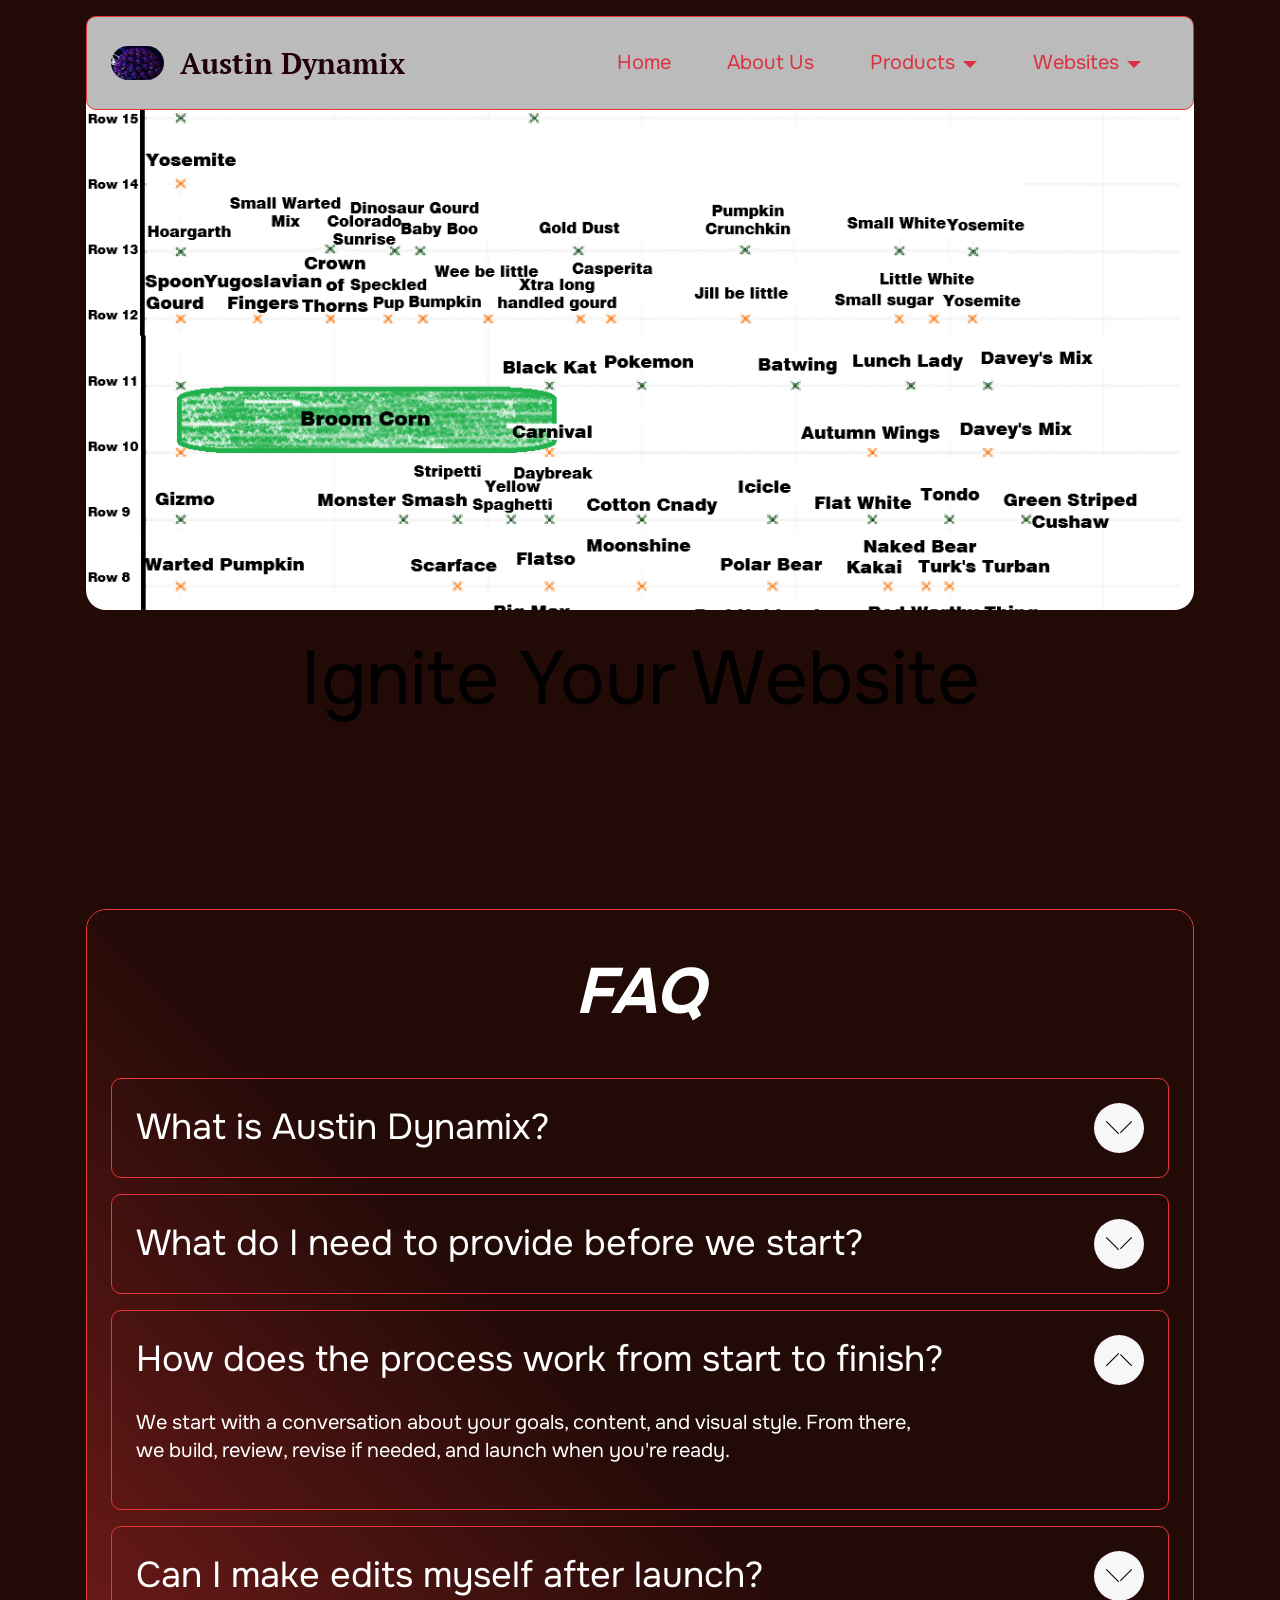
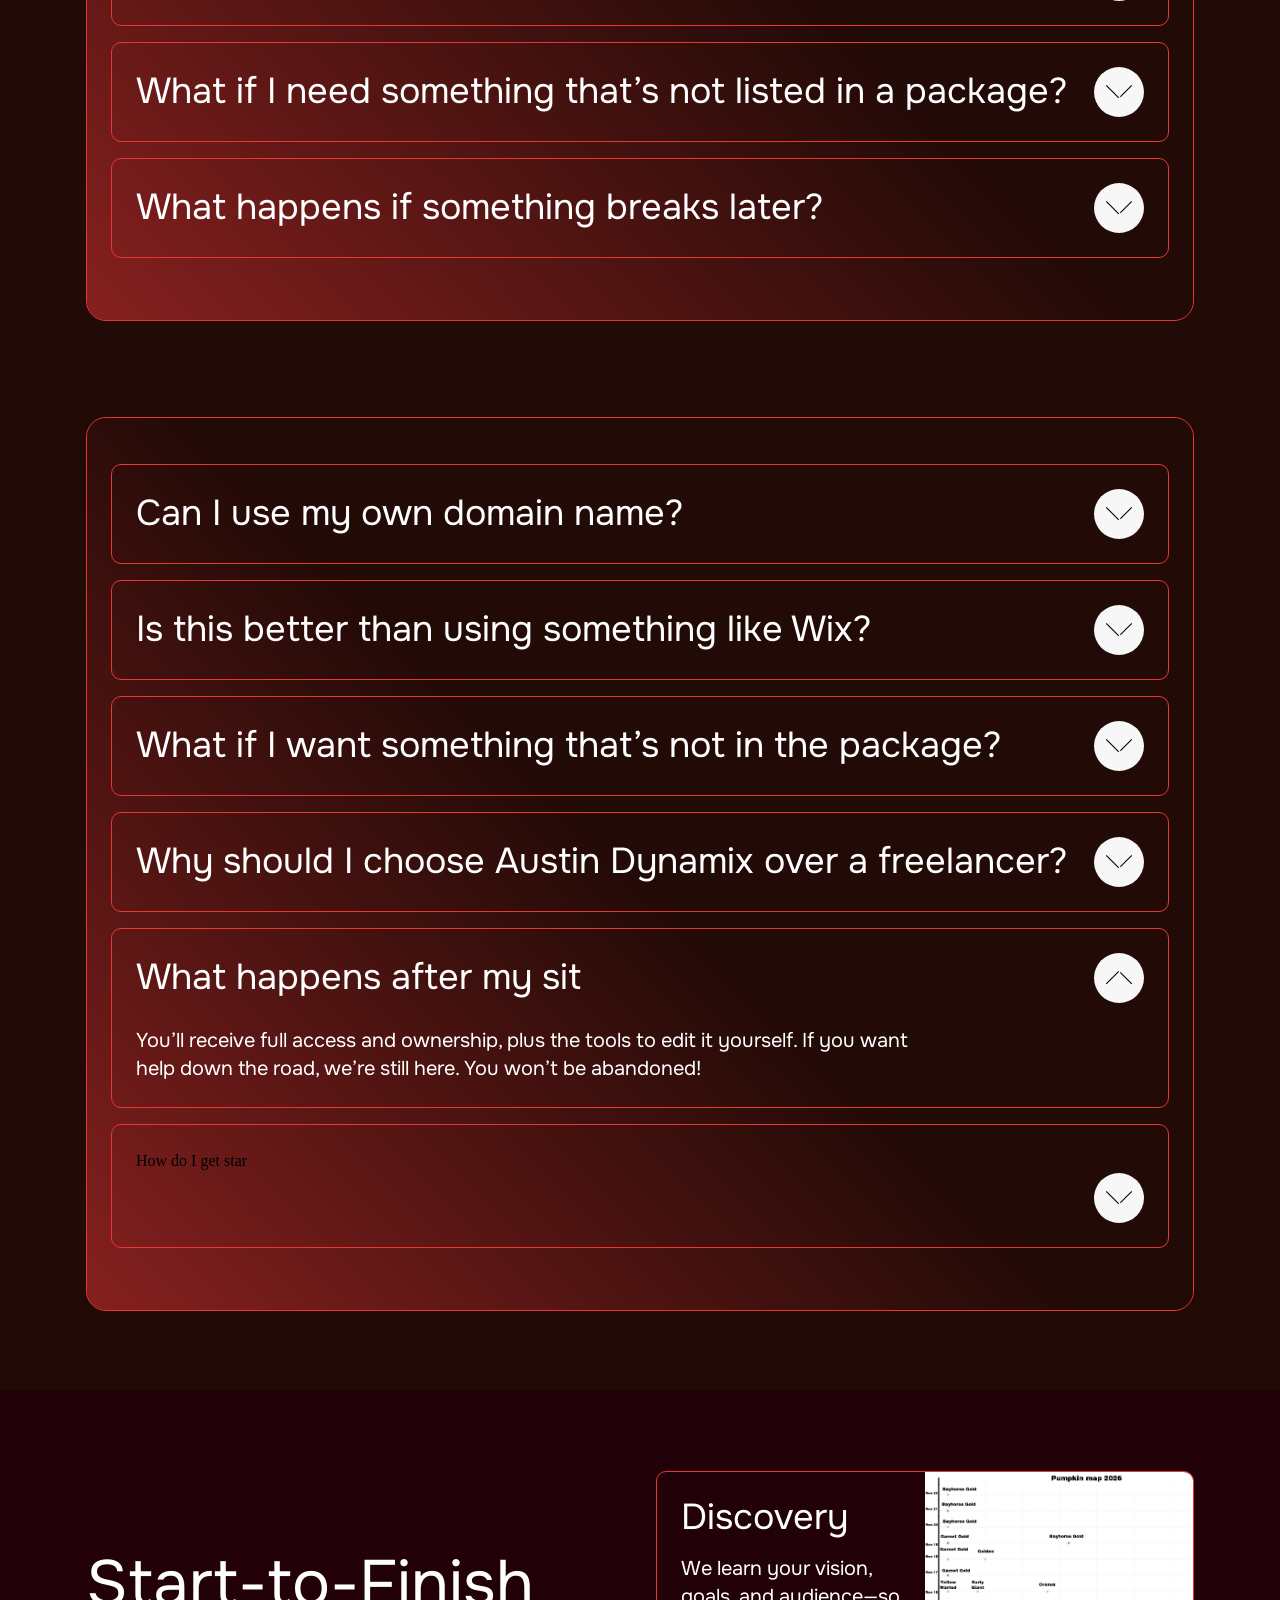
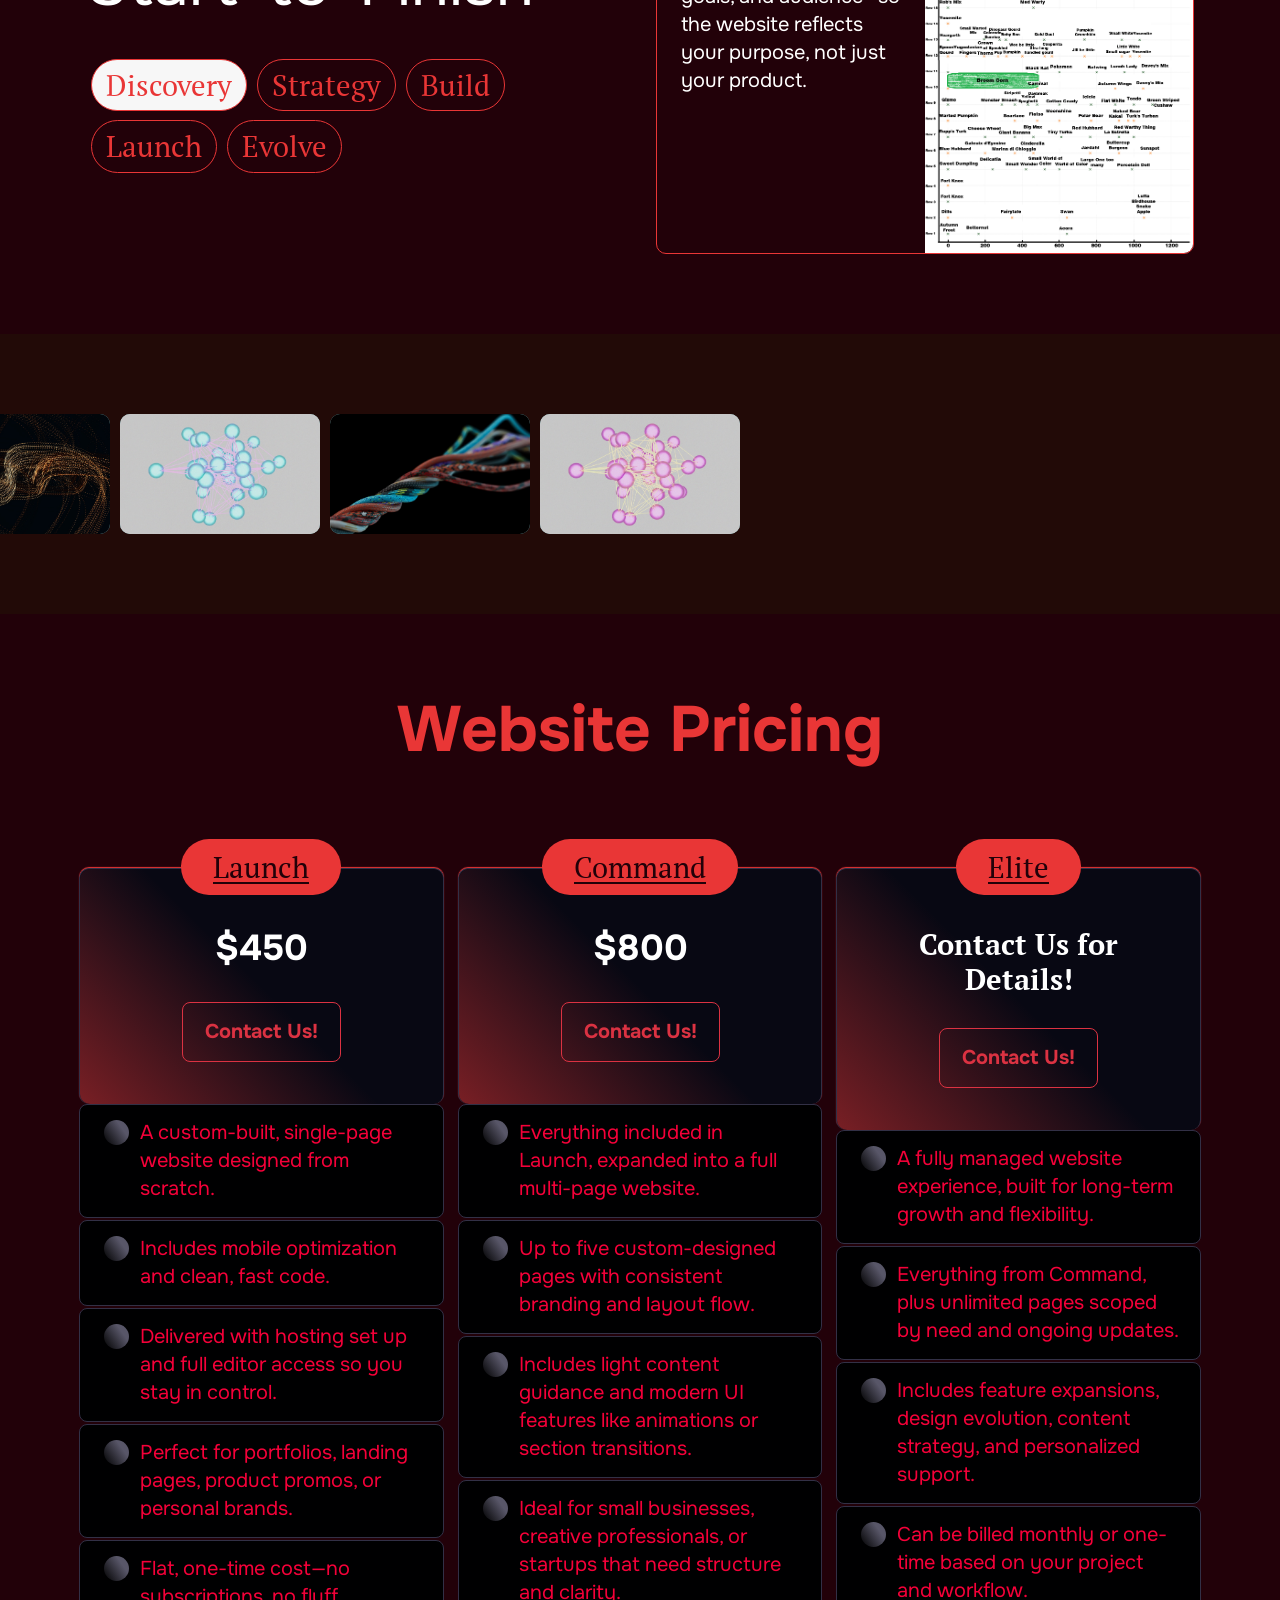
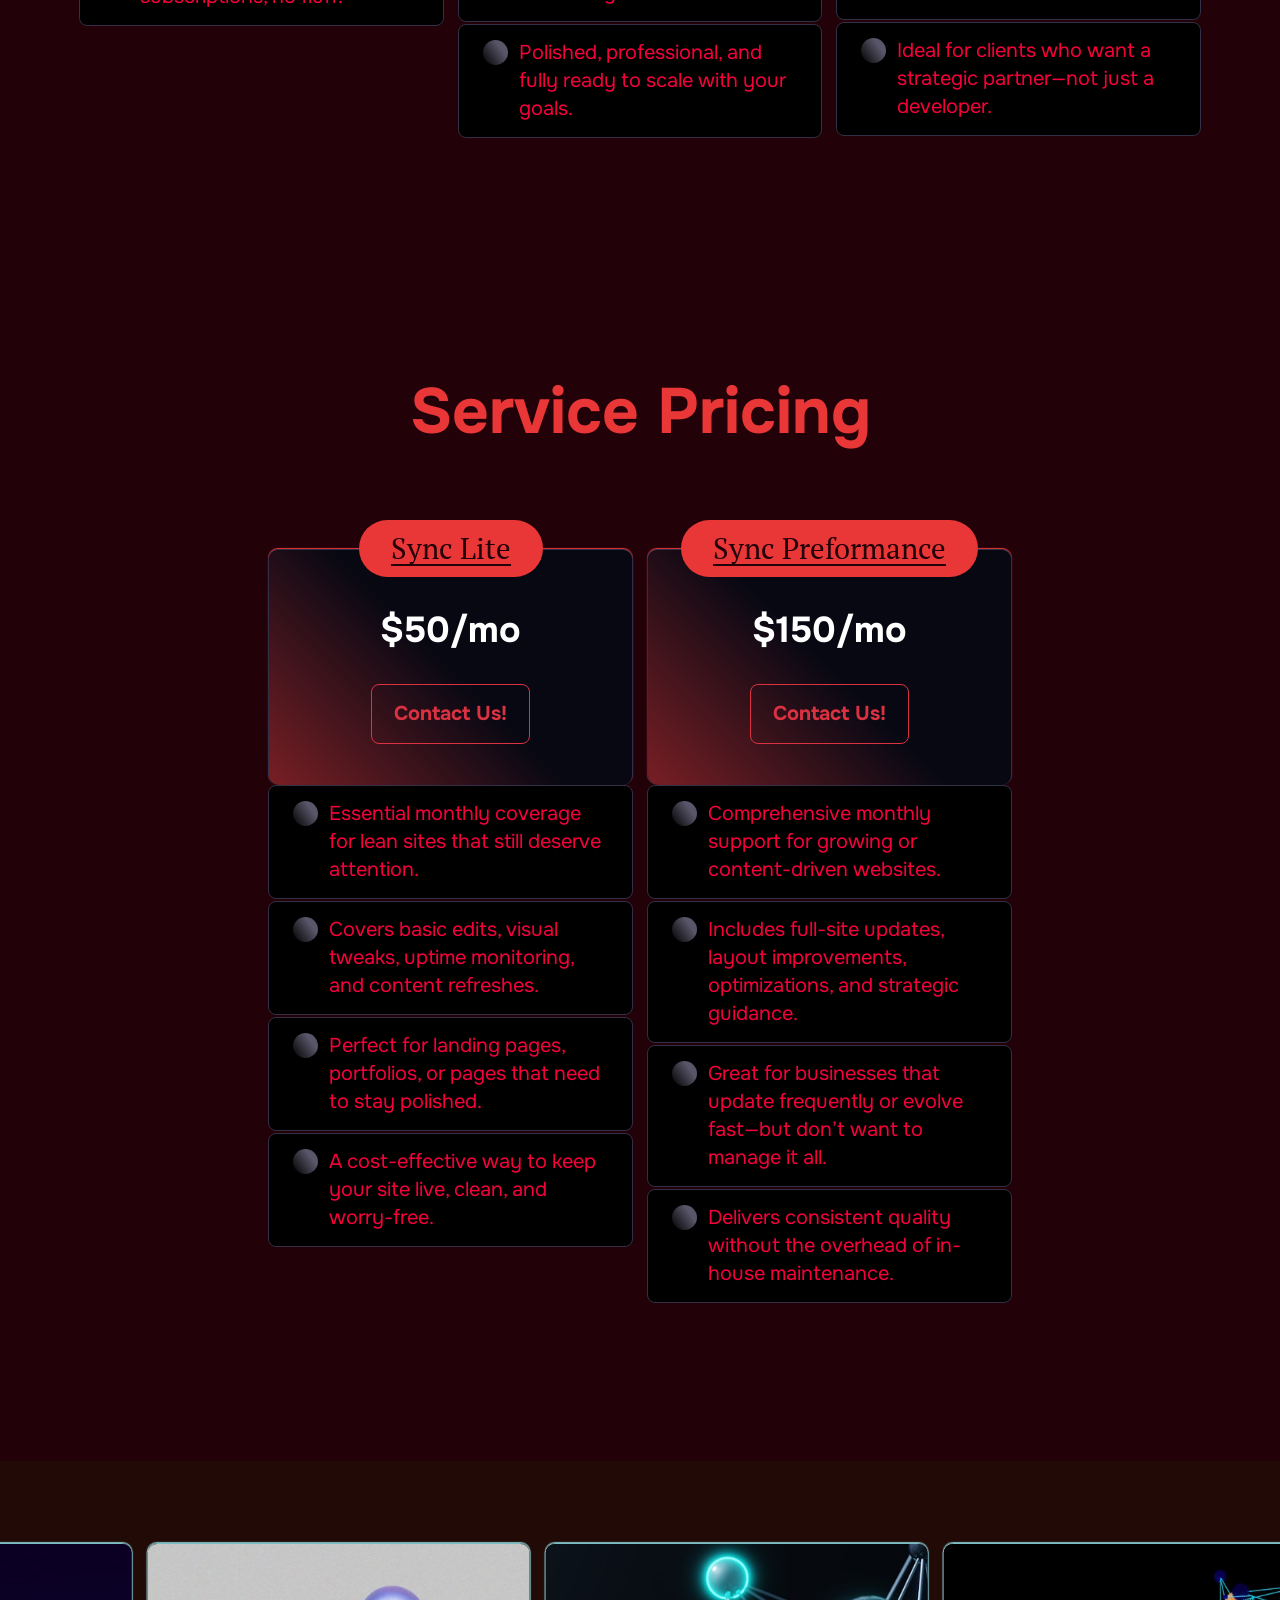
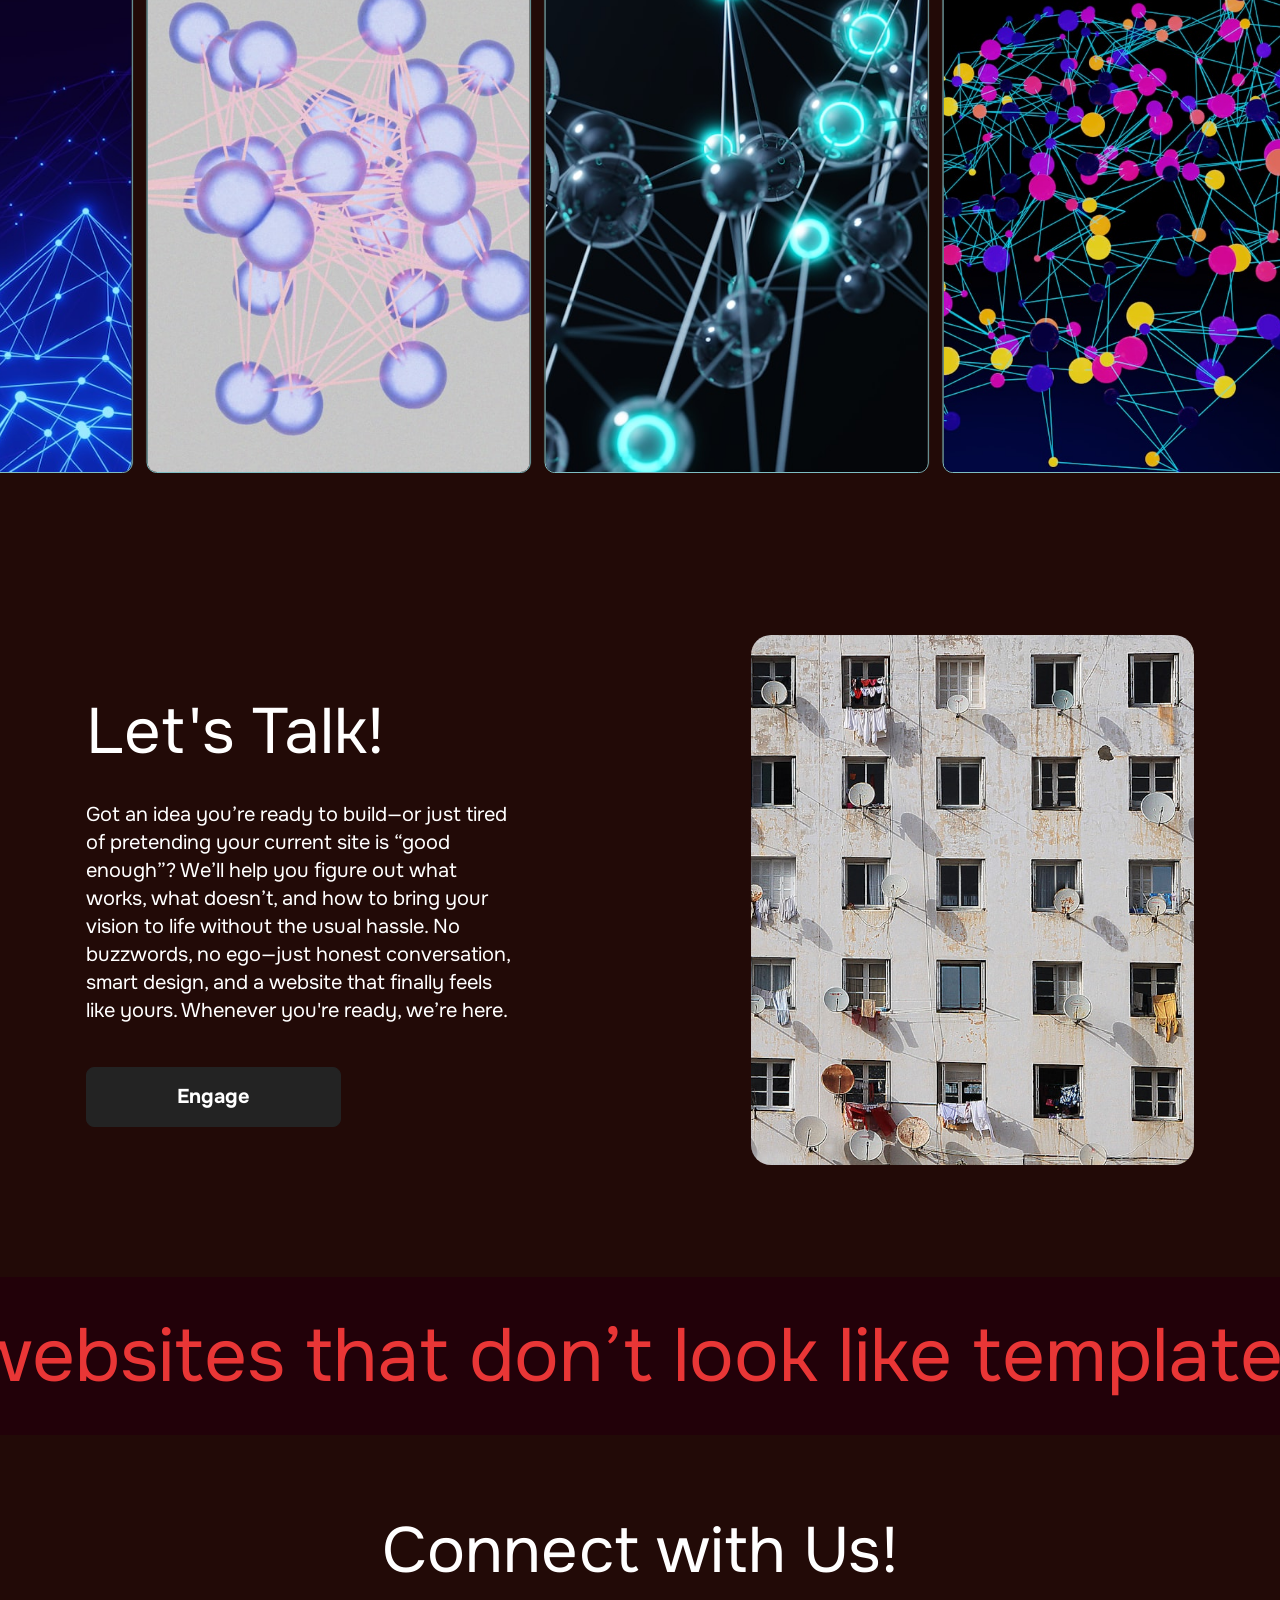
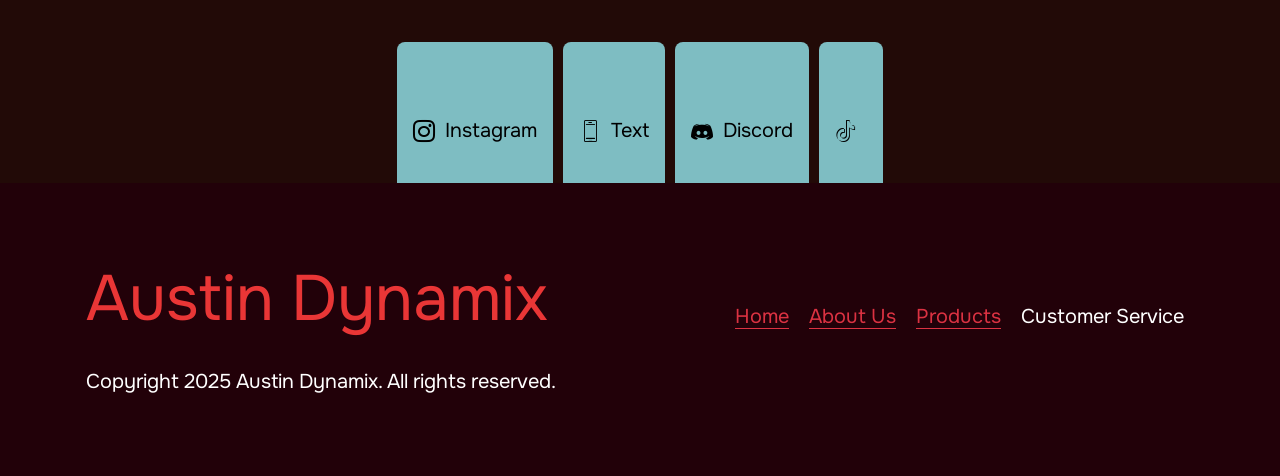
==== commit 7ee21e4e: "Update index.html" ====
--- a/index.html
+++ b/index.html
@@ -268,7 +268,7 @@
   <meta http-equiv="X-UA-Compatible" content="IE=edge">
   
   <meta name="viewport" content="width=device-width, initial-scale=1, minimum-scale=1">
-  <link rel="shortcut icon" href="assets/images/background1.jpg" type="image/x-icon">
+  <link rel="shortcut icon" href="https://static.wixstatic.com/media/ce4dee_e0b42e5541f34dd48d13252fb917d1ea%7Emv2.png/v1/fill/w_192%2Ch_192%2Clg_1%2Cusm_0.66_1.00_0.01/ce4dee_e0b42e5541f34dd48d13252fb917d1ea%7Emv2.png" type="image/x-icon">
   <meta name="description" content="">
   
   
@@ -1155,4 +1155,4 @@
   
   
 
-<grammarly-desktop-integration data-grammarly-shadow-root="true"></grammarly-desktop-integration></body></html>+<grammarly-desktop-integration data-grammarly-shadow-root="true"></grammarly-desktop-integration></body></html>
